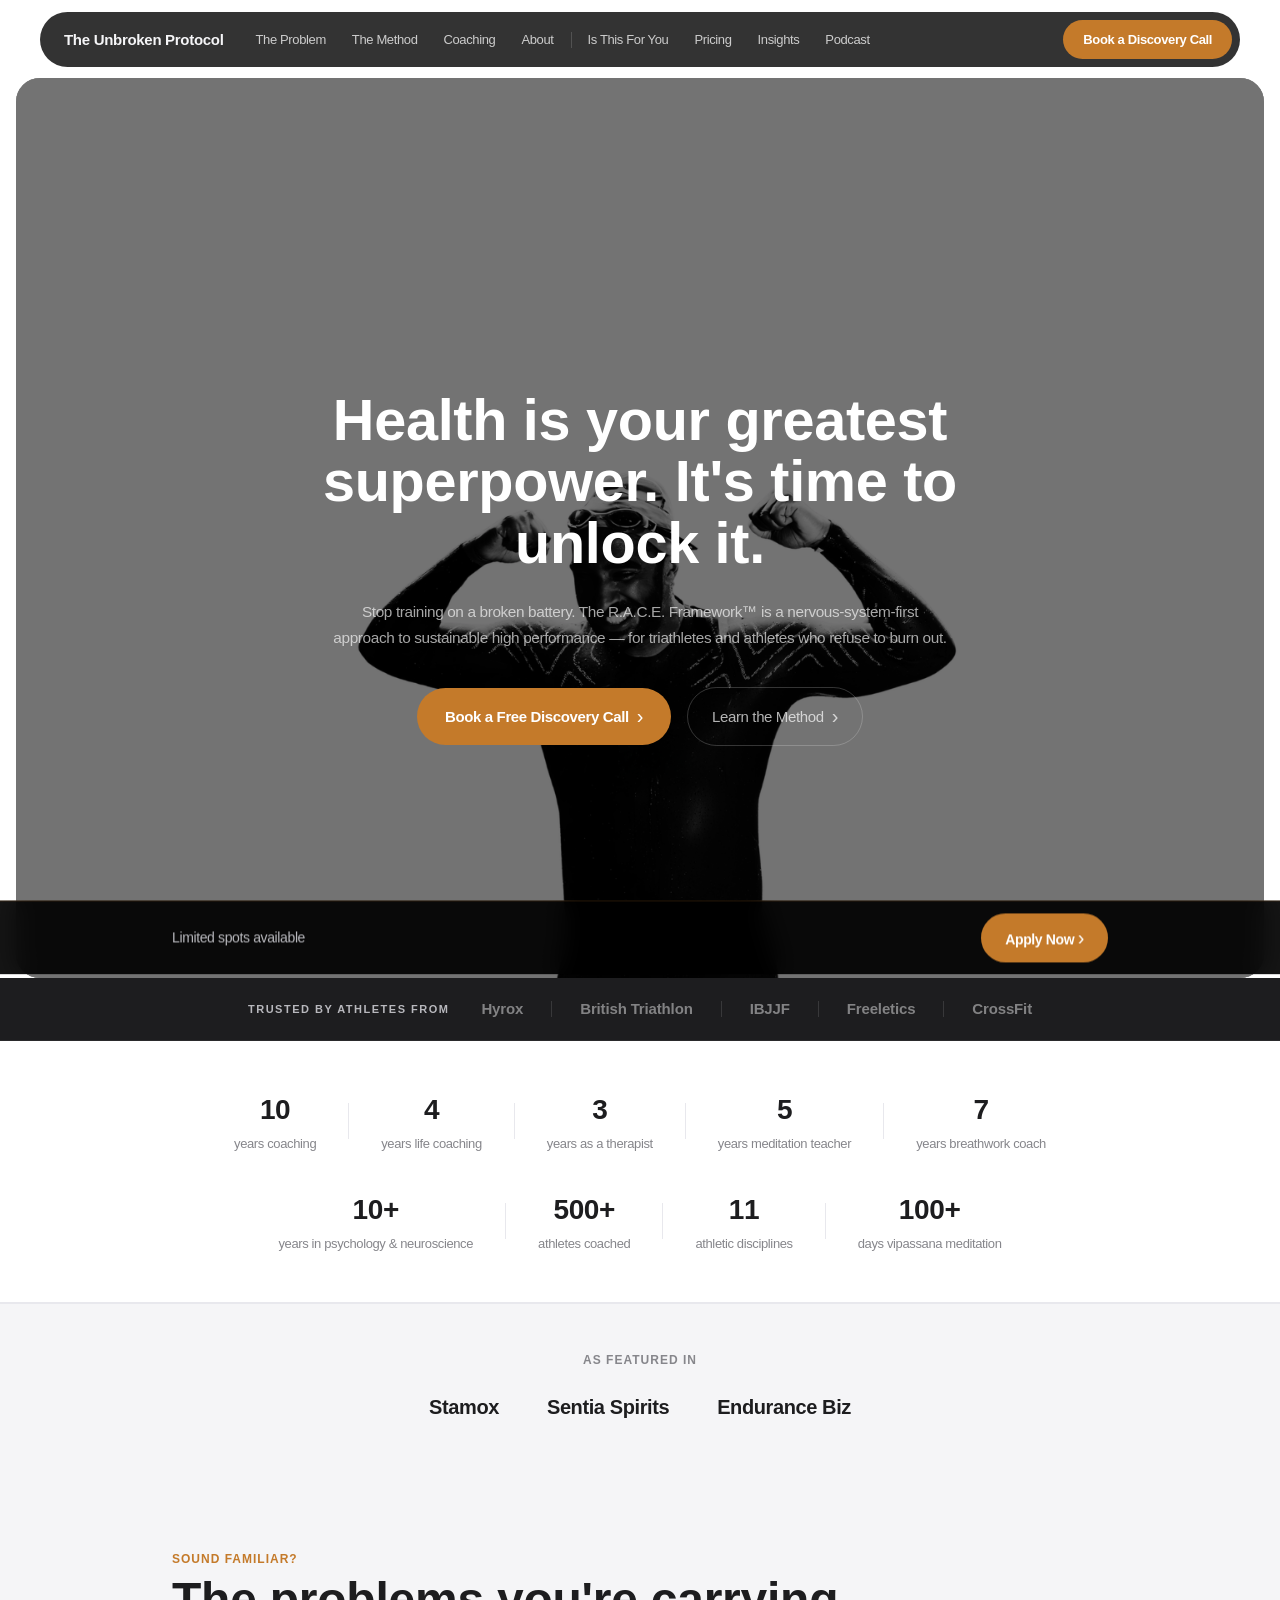
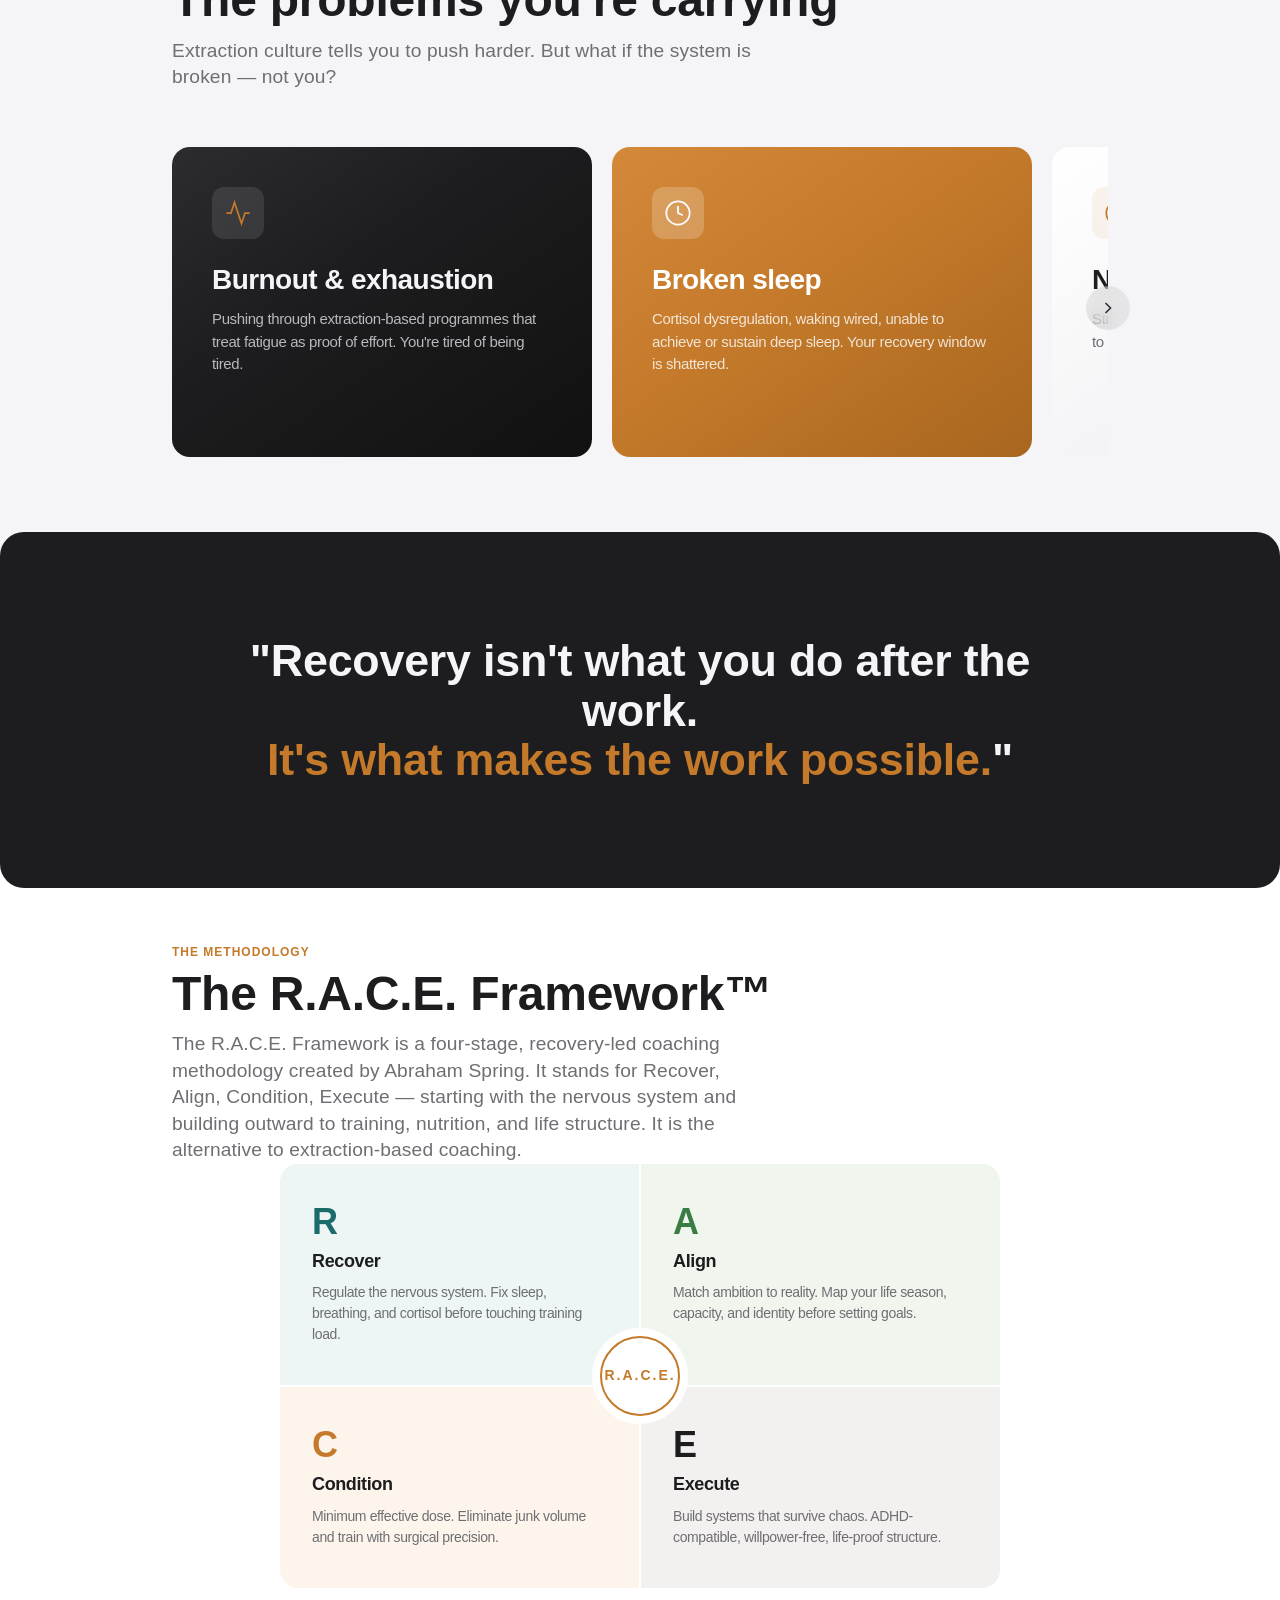
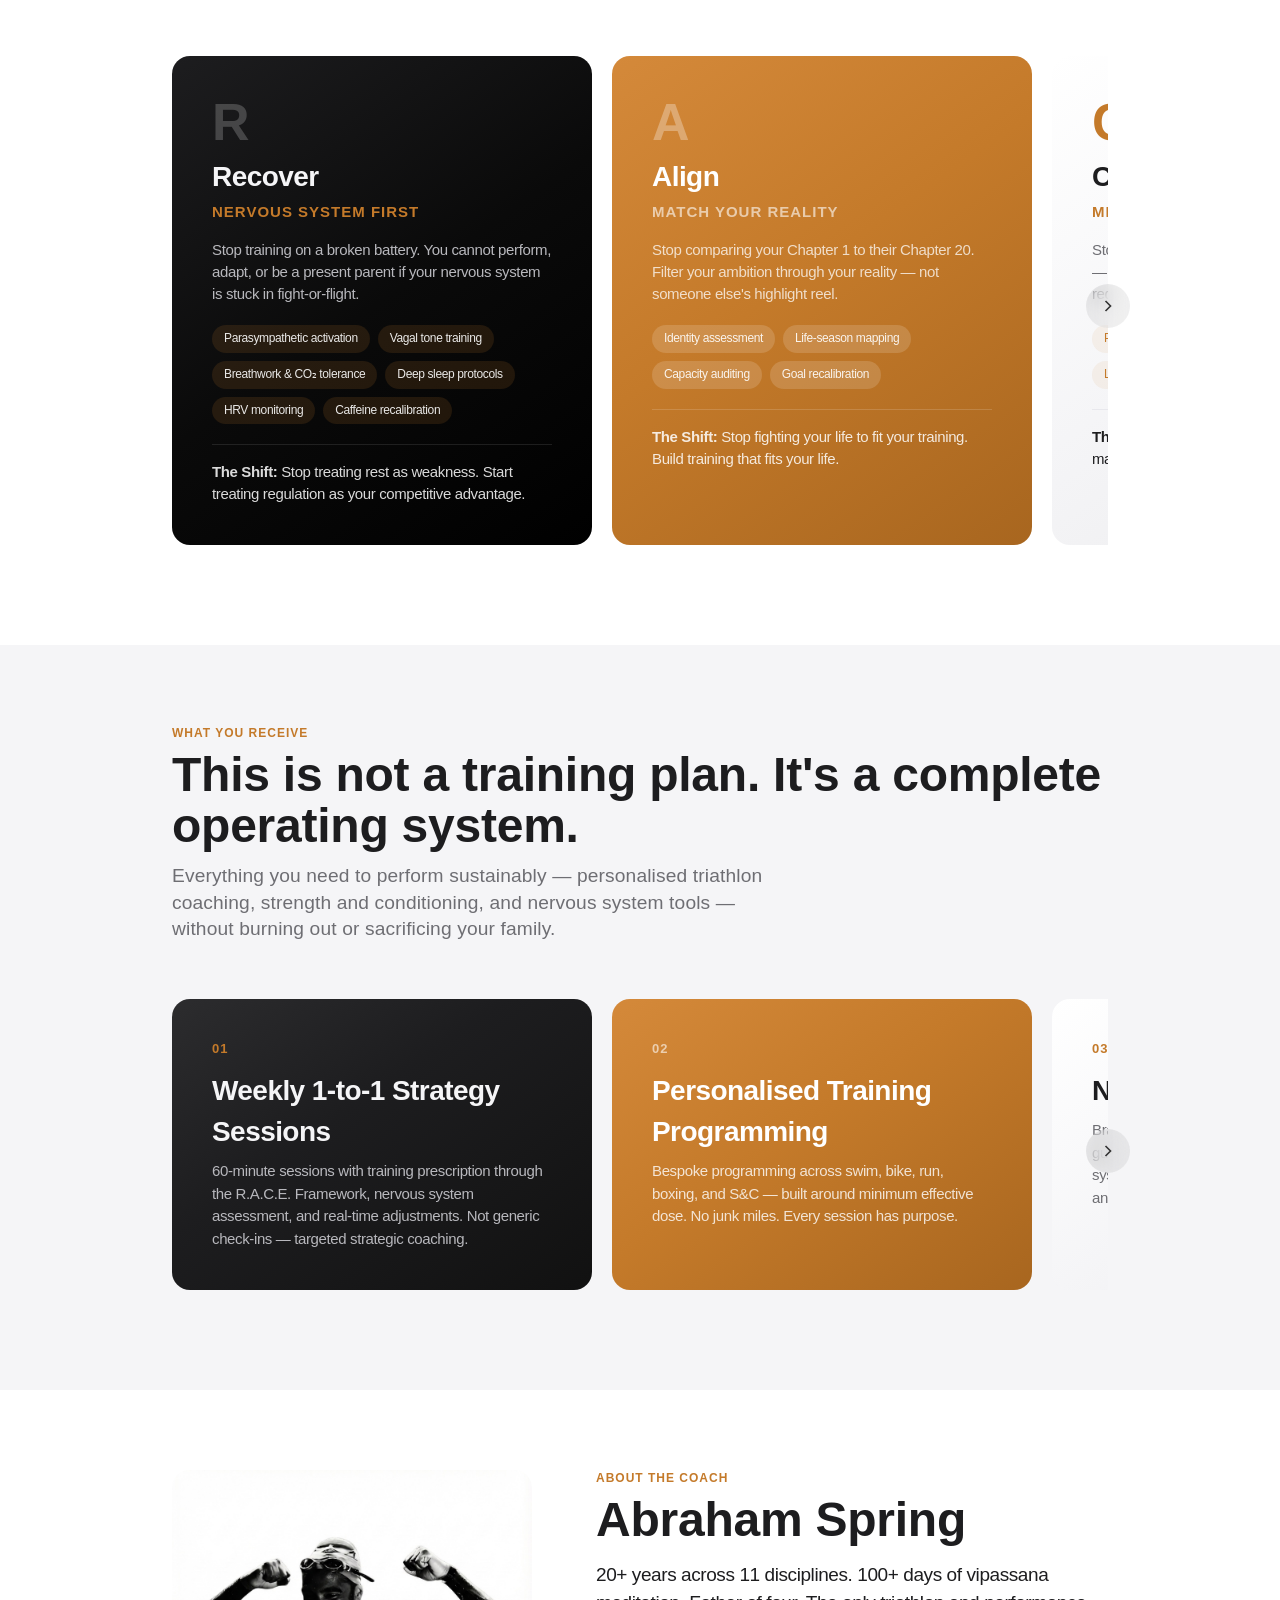
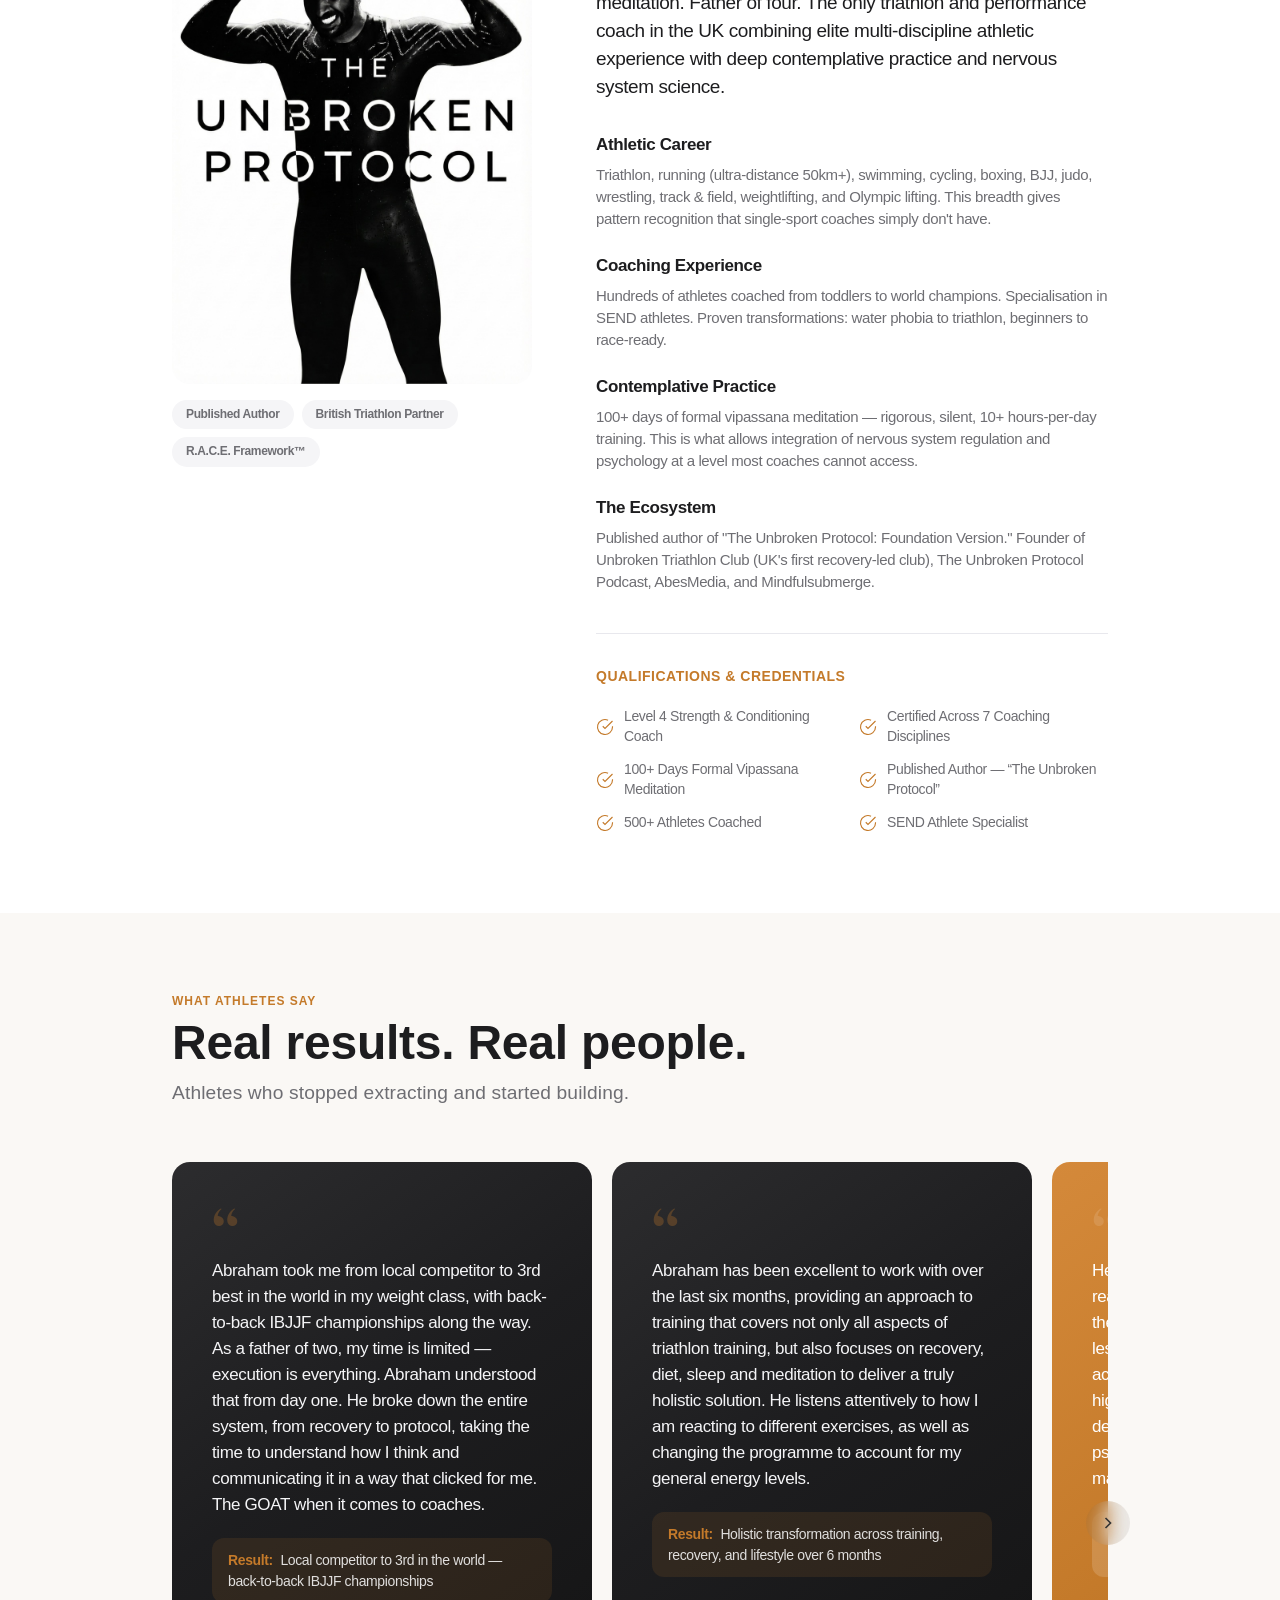
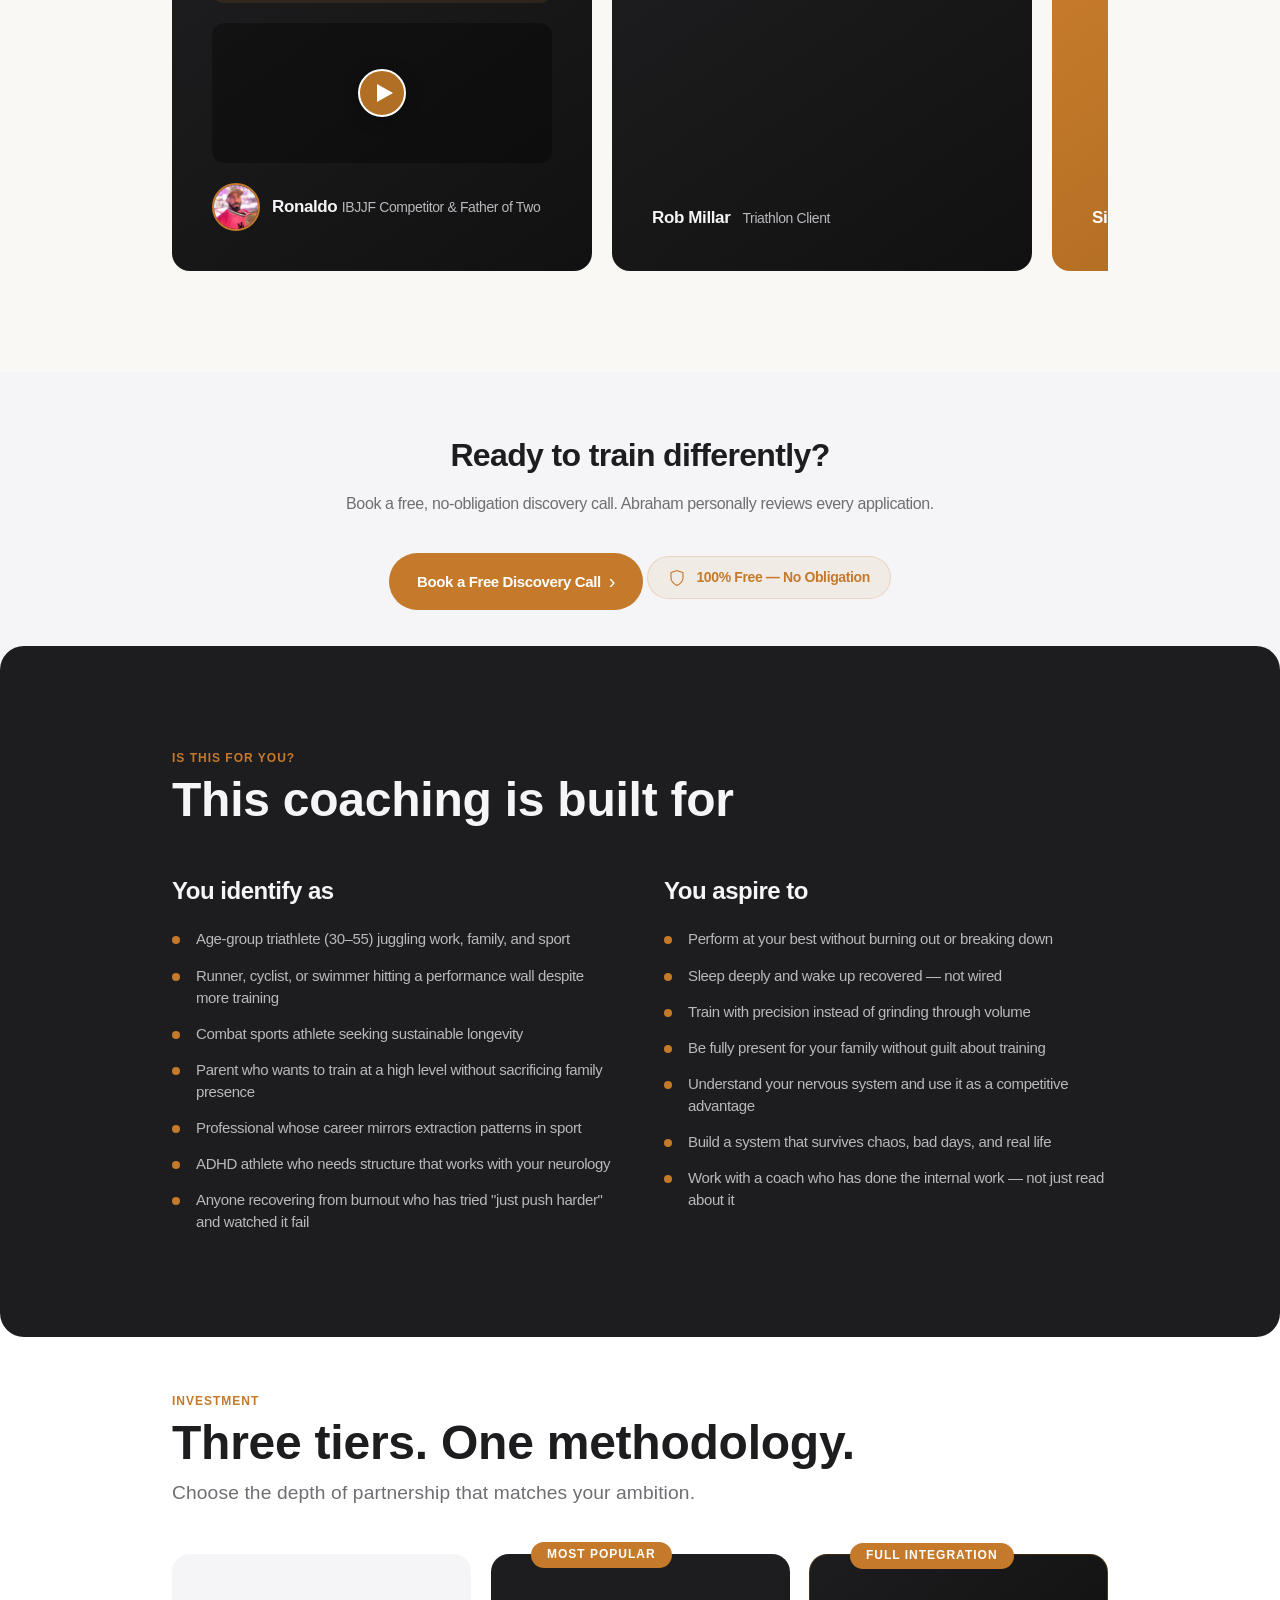
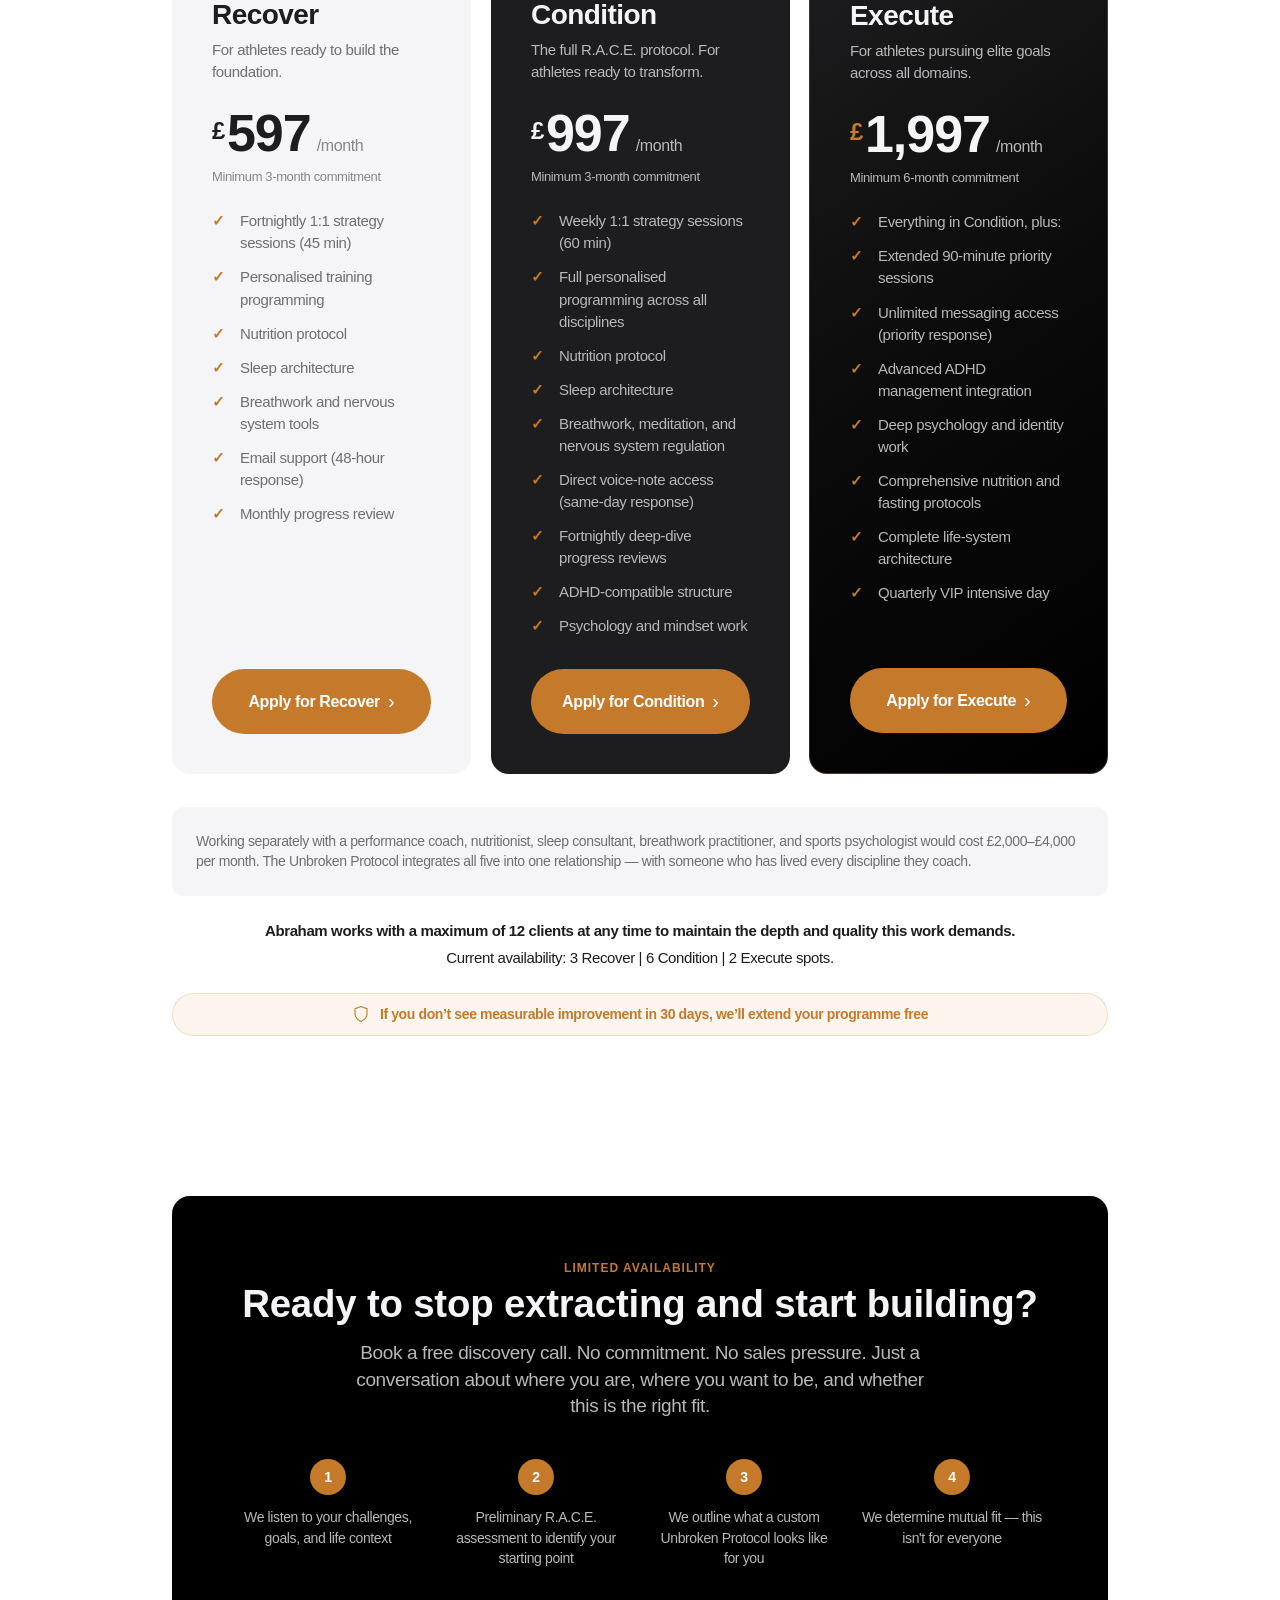
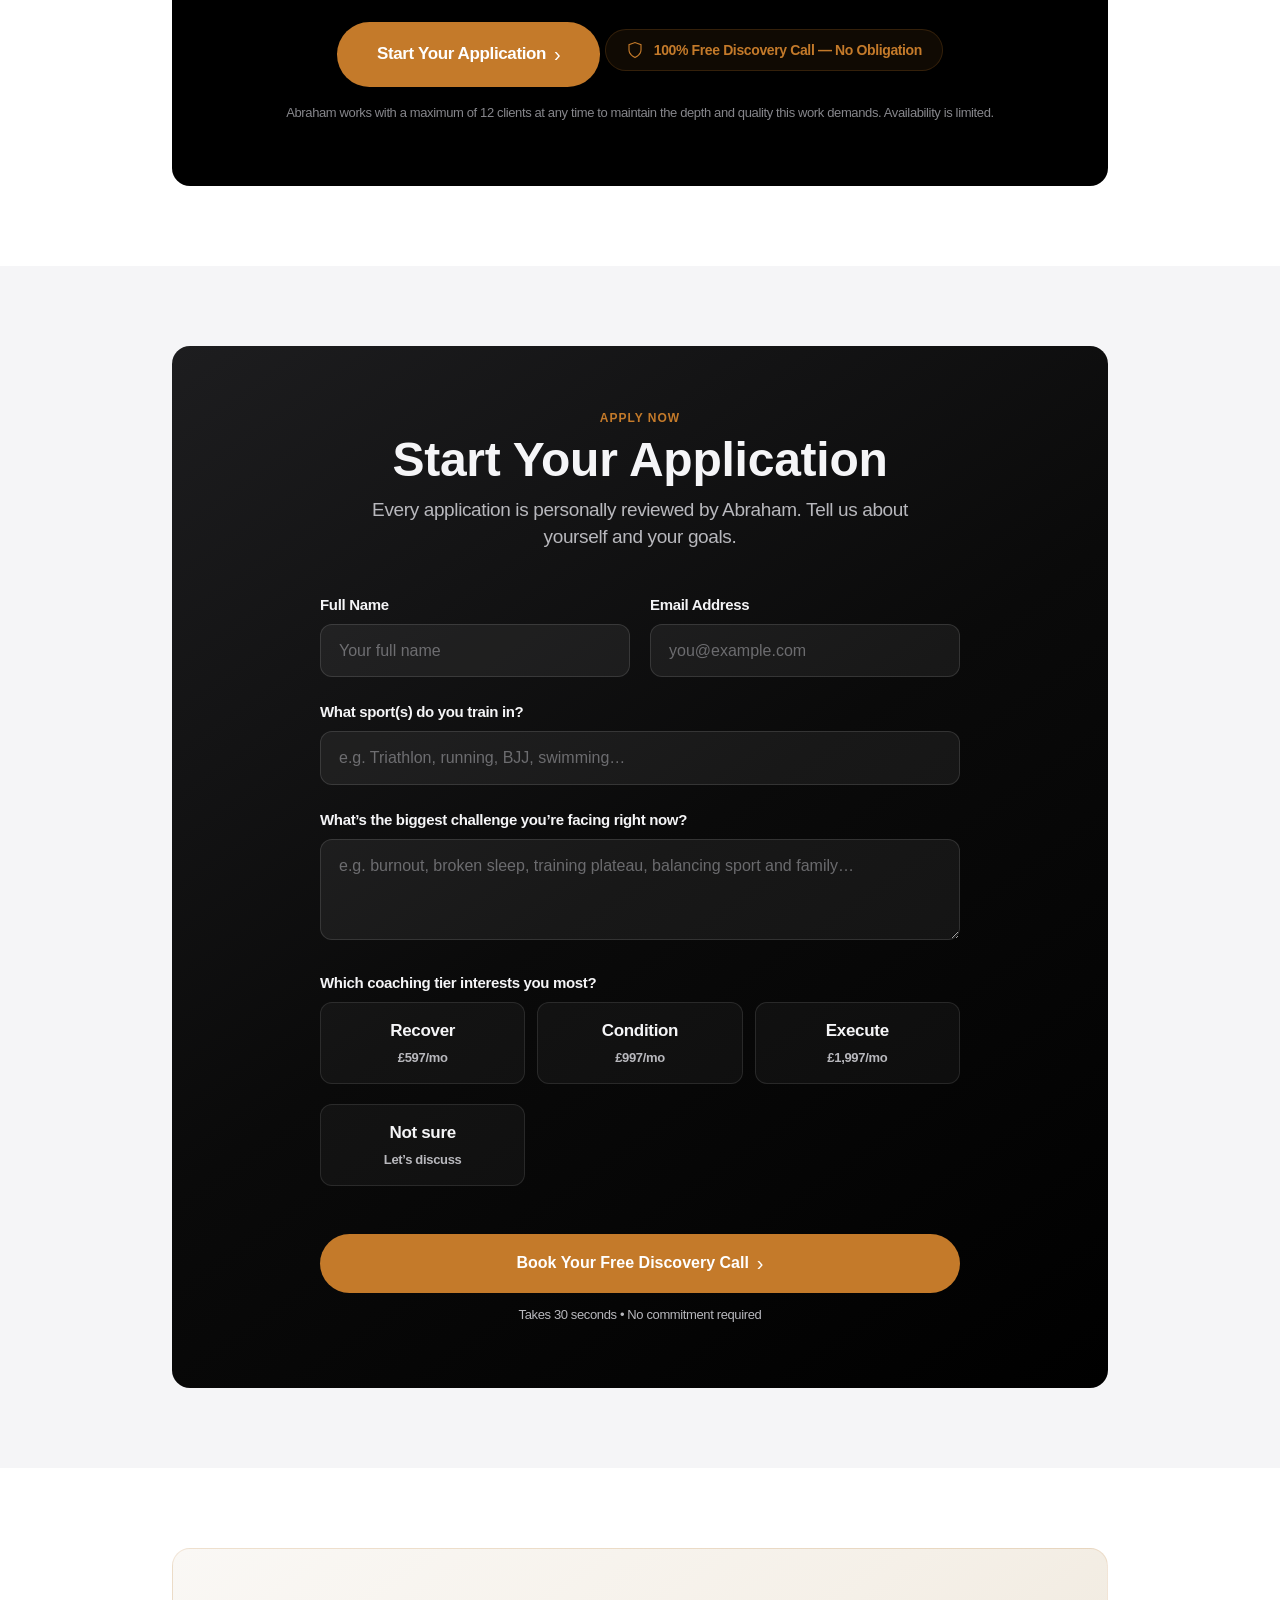
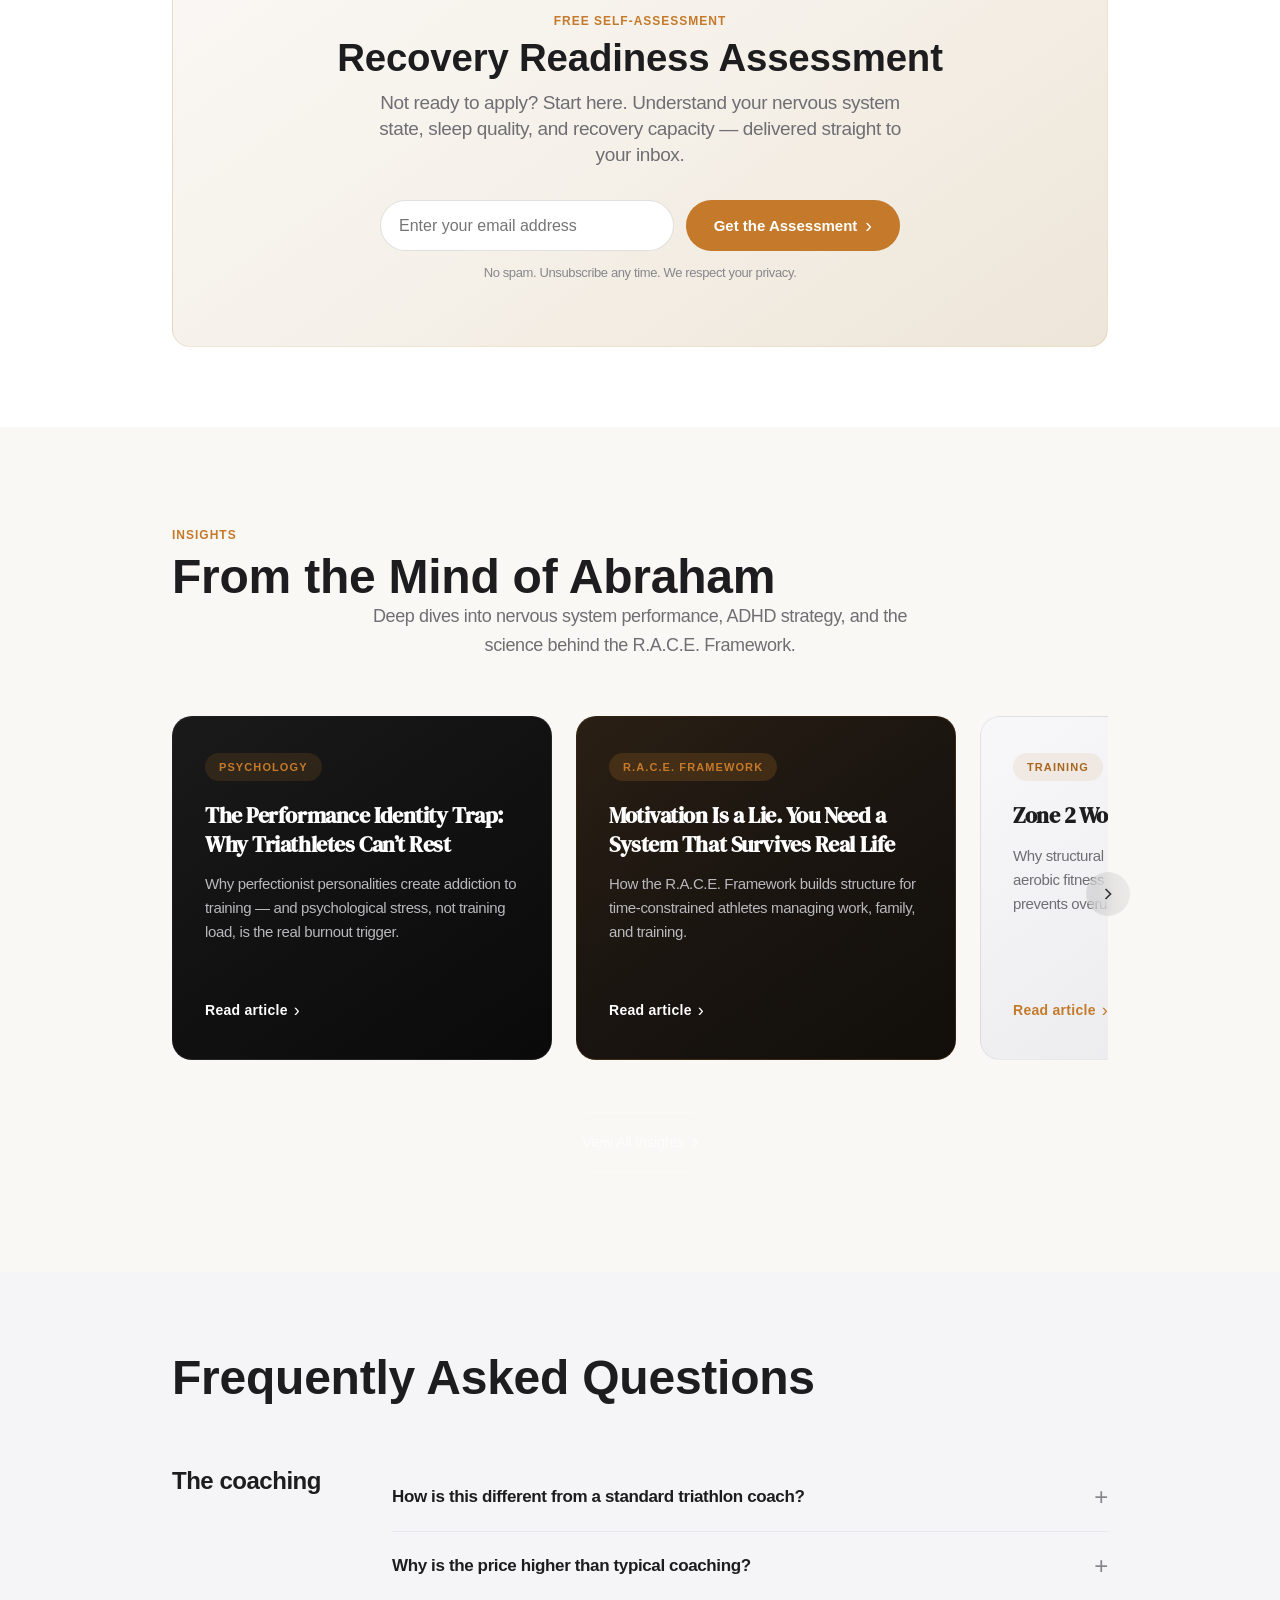
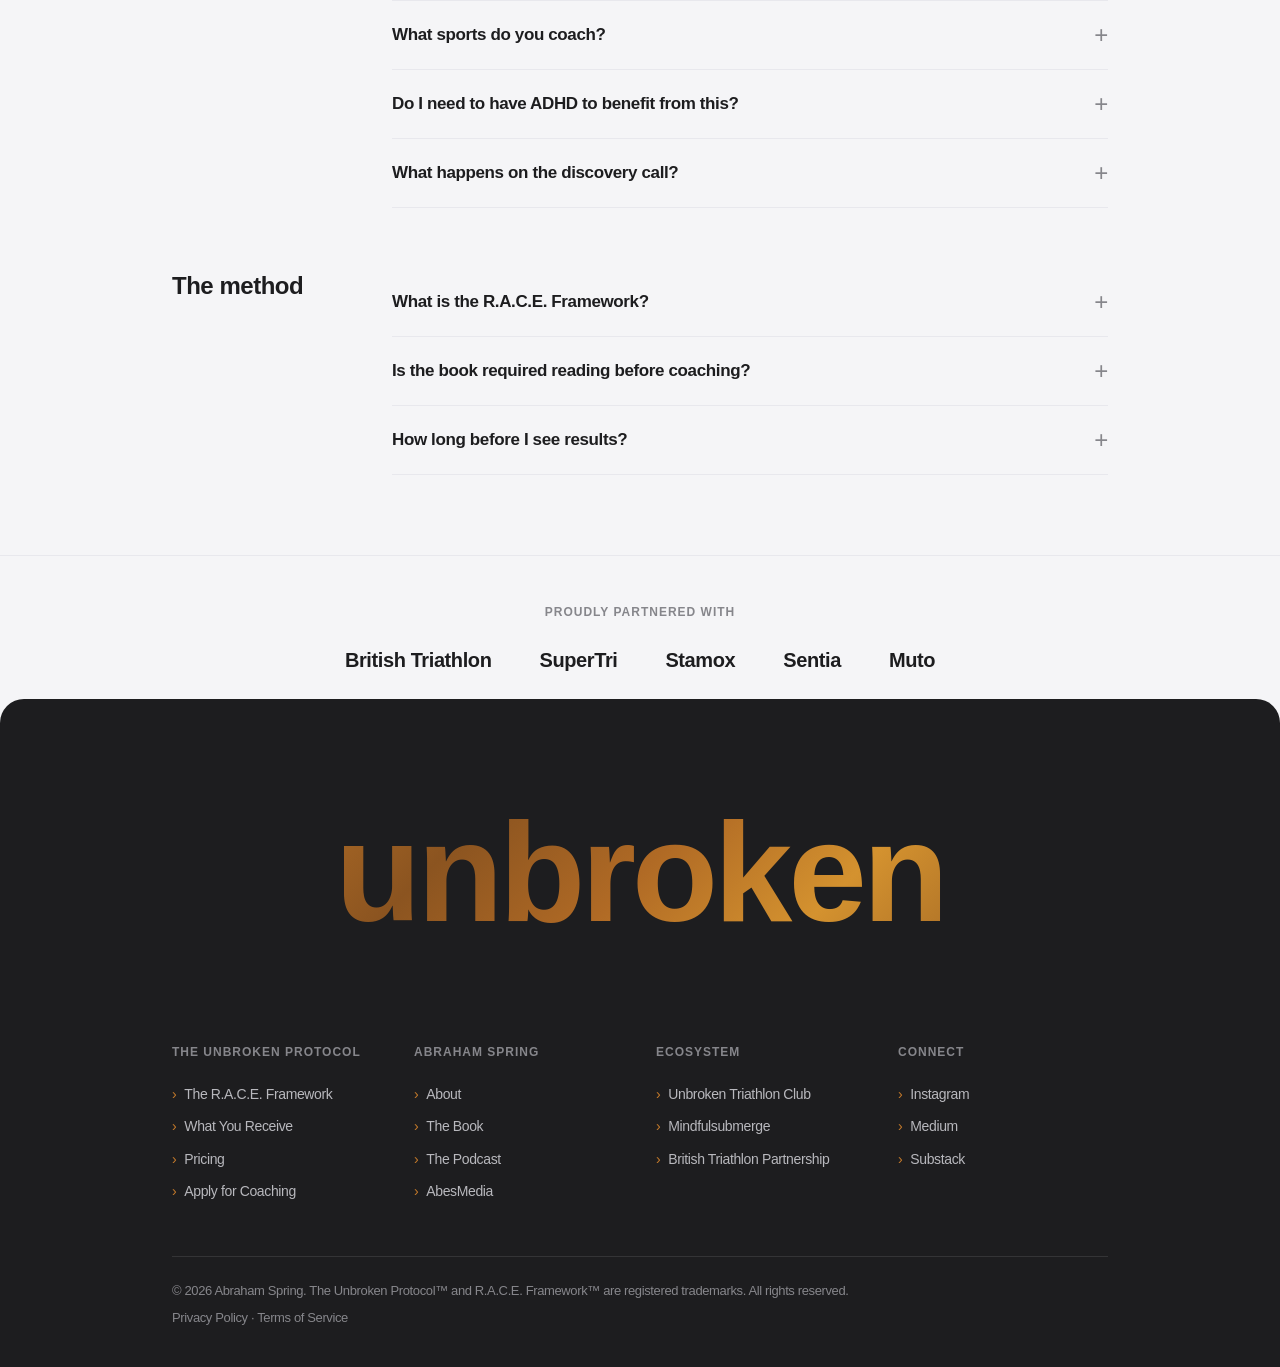
==== index.html @ 1a7e5030 "Restyle As Featured In to match Partners typography Clean static text layout — no SVGs, no dividers," ====
<!DOCTYPE html>
<html lang="en">
<head>
  <meta charset="UTF-8">
  <meta name="viewport" content="width=device-width, initial-scale=1.0">
  <meta name="google-site-verification" content="u3CYCLKpTF6dMRkoKI0PkgcPvoCCPbMqg4wJ_id_yRU">

  <!-- Google Analytics (GA4) -->
  <script async src="https://www.googletagmanager.com/gtag/js?id=G-G8VF61J7PK"></script>
  <script>
    window.dataLayer = window.dataLayer || [];
    function gtag(){dataLayer.push(arguments);}
    gtag('js', new Date());
    gtag('config', 'G-G8VF61J7PK');
  </script>

  <title>The Unbroken Protocol — Recovery-Led Performance Coaching by Abraham Spring</title>
  <meta name="description" content="Recovery-led performance coaching for triathletes and athletes in the UK. Abraham Spring's R.A.C.E. Framework combines triathlon coaching, nervous system regulation, breathwork, sleep architecture, and ADHD-compatible structure. Book a free discovery call.">
  <meta name="keywords" content="triathlon coach UK, triathlon coaching online, recovery-led coaching, performance coaching, strength and conditioning coach, nervous system coaching, breathwork coach for athletes, ADHD athlete coaching, sleep coaching for athletes, holistic triathlon training, Abraham Spring, R.A.C.E. Framework, Unbroken Protocol">
  <meta name="author" content="Abraham Spring">
  <link rel="canonical" href="https://abrahamspring.co.uk/">

  <!-- Open Graph -->
  <meta property="og:title" content="The Unbroken Protocol — Recovery-Led Performance Coaching">
  <meta property="og:description" content="Stop training on a broken battery. The R.A.C.E. Framework is a nervous-system-first approach to sustainable high performance for triathletes and athletes in the UK.">
  <meta property="og:image" content="https://abrahamspring.co.uk/assets/og-share.png">
  <meta property="og:image:width" content="1200">
  <meta property="og:image:height" content="630">
  <meta property="og:url" content="https://abrahamspring.co.uk/">
  <meta property="og:type" content="website">
  <meta property="og:site_name" content="The Unbroken Protocol">
  <meta property="og:locale" content="en_GB">

  <!-- Twitter Card -->
  <meta name="twitter:card" content="summary_large_image">
  <meta name="twitter:title" content="The Unbroken Protocol — Recovery-Led Performance Coaching">
  <meta name="twitter:description" content="Stop training on a broken battery. The R.A.C.E. Framework is a nervous-system-first approach to sustainable high performance for triathletes and athletes in the UK.">
  <meta name="twitter:image" content="https://abrahamspring.co.uk/assets/og-share.png">

  <meta name="robots" content="index, follow">
  <link rel="manifest" href="/manifest.json">
  <meta name="theme-color" content="#C47A2A">
  <link rel="icon" type="image/png" sizes="32x32" href="/assets/icon-32.png">
  <link rel="apple-touch-icon" href="/assets/icon-192.png">

  <link rel="stylesheet" href="styles.css">
  <link rel="preconnect" href="https://fonts.googleapis.com">
  <link rel="preconnect" href="https://fonts.gstatic.com" crossorigin>
  <link rel="preload" as="style" href="https://fonts.googleapis.com/css2?family=DM+Serif+Display&display=swap" onload="this.onload=null;this.rel='stylesheet'">
  <link rel="preload" as="style" href="https://fonts.googleapis.com/css2?family=Inter:wght@400;500;600;700&family=DM+Sans:opsz,wght@9..40,400;9..40,500;9..40,600;9..40,700&display=swap" onload="this.onload=null;this.rel='stylesheet'">
  <noscript>
    <link href="https://fonts.googleapis.com/css2?family=Inter:wght@400;500;600;700&family=DM+Sans:opsz,wght@9..40,400;9..40,500;9..40,600;9..40,700&family=DM+Serif+Display&display=swap" rel="stylesheet">
  </noscript>

  <!-- Structured Data -->
  <script type="application/ld+json">
  {
    "@context": "https://schema.org",
    "@graph": [
      {
        "@type": "ProfessionalService",
        "@id": "https://abrahamspring.co.uk/#business",
        "name": "The Unbroken Protocol",
        "description": "Recovery-led performance coaching for triathletes and athletes. Combining triathlon coaching, nervous system regulation, breathwork, sleep architecture, nutrition, and ADHD-compatible structure through the R.A.C.E. Framework.",
        "url": "https://abrahamspring.co.uk/",
        "email": "welcome@unbrokenclub.com",
        "areaServed": [
          { "@type": "Country", "name": "United Kingdom" },
          { "@type": "Place", "name": "Online" }
        ],
        "founder": { "@id": "https://abrahamspring.co.uk/#person" },
        "priceRange": "$$$$",
        "sameAs": [
          "https://www.instagram.com/abrahamspring_/",
          "https://medium.com/@abrahamspring",
          "https://substack.com/@abraham2spring",
          "https://open.spotify.com/show/2NaEjPL1jUODb9yCyeVXcz"
        ],
        "hasOfferCatalog": {
          "@type": "OfferCatalog",
          "name": "Coaching Tiers",
          "itemListElement": [
            {
              "@type": "Offer",
              "name": "Recover — Foundation Coaching",
              "description": "Fortnightly 45-minute 1:1 strategy sessions, personalised training programming, nutrition protocol, sleep architecture, breathwork and nervous system tools, email support with 48-hour response, and monthly progress review. Minimum 3-month commitment.",
              "priceCurrency": "GBP",
              "price": "597"
            },
            {
              "@type": "Offer",
              "name": "Condition — Full R.A.C.E. Protocol",
              "description": "Weekly 60-minute 1:1 strategy sessions, full personalised programming, nutrition protocol, sleep architecture, breathwork, meditation, nervous system regulation, direct voice-note access with same-day response, fortnightly deep-dive progress reviews, ADHD-compatible structure, and psychology and mindset work. Minimum 3-month commitment.",
              "priceCurrency": "GBP",
              "price": "997"
            },
            {
              "@type": "Offer",
              "name": "Execute — Full Integration Coaching",
              "description": "Everything in Condition plus extended 90-minute priority sessions, unlimited messaging access with priority response, advanced ADHD management integration, deep psychology and identity work, comprehensive nutrition and fasting protocols, complete life-system architecture, and quarterly VIP intensive day. Minimum 6-month commitment.",
              "priceCurrency": "GBP",
              "price": "1997"
            }
          ]
        }
      },
      {
        "@type": "Person",
        "@id": "https://abrahamspring.co.uk/#person",
        "name": "Abraham Spring",
        "jobTitle": "Recovery-Led Performance Coach",
        "description": "UK-based performance coach with 20+ years across 11 athletic disciplines, 500+ athletes coached, 100+ days of vipassana meditation, and expertise in nervous system regulation, breathwork, sleep architecture, and ADHD-compatible coaching. Published author and British Triathlon affiliated coach.",
        "url": "https://abrahamspring.co.uk/",
        "image": "https://abrahamspring.co.uk/assets/abraham.jpg",
        "email": "welcome@unbrokenclub.com",
        "sameAs": [
          "https://www.instagram.com/abrahamspring_/",
          "https://medium.com/@abrahamspring",
          "https://substack.com/@abraham2spring"
        ],
        "knowsAbout": [
          "Triathlon Coaching",
          "Strength and Conditioning",
          "Nervous System Regulation",
          "Breathwork",
          "Meditation",
          "Sleep Architecture",
          "ADHD Coaching for Athletes",
          "Sports Nutrition",
          "Psychology"
        ],
        "hasCredential": [
          {
            "@type": "EducationalOccupationalCredential",
            "credentialCategory": "Coaching Qualification",
            "name": "Level 4 Strength & Conditioning Coach"
          },
          {
            "@type": "EducationalOccupationalCredential",
            "credentialCategory": "Coaching Qualification",
            "name": "Certified Across 7 Coaching Disciplines"
          }
        ],
        "award": [
          "Published Author — The Unbroken Protocol: Foundation Version",
          "British Triathlon Partnership"
        ],
        "alumniOf": {
          "@type": "Organization",
          "name": "British Triathlon"
        }
      },
      {
        "@type": "FAQPage",
        "@id": "https://abrahamspring.co.uk/#faq",
        "mainEntity": [
          {
            "@type": "Question",
            "name": "How is this different from a standard triathlon coach?",
            "acceptedAnswer": {
              "@type": "Answer",
              "text": "Standard coaching delivers training plans. This delivers a complete operating system: training + nervous system regulation + nutrition + sleep architecture + psychology + ADHD management. It's the difference between a plan and a transformation."
            }
          },
          {
            "@type": "Question",
            "name": "Why is the price higher than typical coaching?",
            "acceptedAnswer": {
              "@type": "Answer",
              "text": "Because this replaces multiple professionals. The work here would otherwise require separate coaches, therapists, nutritionists, and sleep consultants. The methodology prevents future costs: injury rehab, burnout recovery, failed races, therapy. It's an investment in sustainable performance, not an expense."
            }
          },
          {
            "@type": "Question",
            "name": "What sports do you coach?",
            "acceptedAnswer": {
              "@type": "Answer",
              "text": "Triathlon (including Ironman-distance), running (including ultra-distance), swimming, cycling, boxing, BJJ, and strength & conditioning. The R.A.C.E. Framework applies across all disciplines because the nervous system doesn't care what sport you do."
            }
          },
          {
            "@type": "Question",
            "name": "Do I need to have ADHD to benefit from this?",
            "acceptedAnswer": {
              "@type": "Answer",
              "text": "No. ADHD-compatible structure benefits everyone. The systems are designed to survive chaos, low motivation, and real life. If you've ever struggled to stick to a training plan when things get hard, this approach will work for you."
            }
          },
          {
            "@type": "Question",
            "name": "What happens on the discovery call?",
            "acceptedAnswer": {
              "@type": "Answer",
              "text": "We talk about where you are, what you're struggling with, and what you want to achieve. I'll do a preliminary R.A.C.E. assessment, outline what a custom protocol would look like, and we'll determine if it's a mutual fit. No pressure, no obligation."
            }
          },
          {
            "@type": "Question",
            "name": "What is the R.A.C.E. Framework?",
            "acceptedAnswer": {
              "@type": "Answer",
              "text": "R.A.C.E. stands for Recover, Align, Condition, Execute. It's a trademarked, published methodology that starts with nervous system regulation and builds outward to training, nutrition, and life structure. It's the alternative to extraction-based coaching."
            }
          },
          {
            "@type": "Question",
            "name": "Is the book required reading before coaching?",
            "acceptedAnswer": {
              "@type": "Answer",
              "text": "The Unbroken Protocol: Foundation Version is helpful background but not required. The 1-to-1 coaching goes far deeper than the book, with personalised application to your specific situation."
            }
          },
          {
            "@type": "Question",
            "name": "How long before I see results?",
            "acceptedAnswer": {
              "@type": "Answer",
              "text": "Most clients notice improvements in sleep and energy within 2-4 weeks. Nervous system regulation shifts within 4-8 weeks. Training performance changes follow as the foundation stabilises. This is not a quick fix - it's a permanent shift."
            }
          }
        ]
      },
      {
        "@type": "Book",
        "@id": "https://abrahamspring.co.uk/#book",
        "name": "The Unbroken Protocol: Foundation Version",
        "author": { "@id": "https://abrahamspring.co.uk/#person" },
        "url": "https://www.amazon.co.uk/Unbroken-Protocol-Foundation-Recovery-Led-Grounded-ebook/dp/B0G5M1TKYQ",
        "bookFormat": "EBook",
        "inLanguage": "en"
      },
      {
        "@type": "Review",
        "author": { "@type": "Person", "name": "Rob Millar" },
        "reviewBody": "Abraham has been excellent to work with over the last six months, providing an approach to training that covers not only all aspects of triathlon training, but also focuses on recovery, diet, sleep and meditation to deliver a truly holistic solution.",
        "itemReviewed": { "@id": "https://abrahamspring.co.uk/#business" },
        "reviewRating": { "@type": "Rating", "ratingValue": "5", "bestRating": "5" }
      },
      {
        "@type": "Review",
        "author": { "@type": "Person", "name": "Simon" },
        "reviewBody": "He has loads of emotional intelligence, is a really talented coach and always understands the context you're in when you arrive for a lesson. My sessions with Abraham are the highlight of my week.",
        "itemReviewed": { "@id": "https://abrahamspring.co.uk/#business" },
        "reviewRating": { "@type": "Rating", "ratingValue": "5", "bestRating": "5" }
      }
    ]
  }
  </script>
</head>
<body>

  <a href="#main-content" class="skip-nav">Skip to main content</a>

  <!-- ===== NAVBAR ===== -->
  <nav class="navbar" aria-label="Main navigation">
    <div class="nav-pill">
      <a href="#" class="nav-logo">The Unbroken Protocol</a>
      <div class="nav-links" id="navLinks">
        <a href="#problems">The Problem</a>
        <a href="#method">The Method</a>
        <a href="#coaching">Coaching</a>
        <a href="#about" class="nav-divider-after">About</a>
        <a href="#for-you">Is This For You</a>
        <a href="#pricing">Pricing</a>
        <a href="#insights">Insights</a>
        <a href="/podcast">Podcast</a>
      </div>
      <div class="nav-right">
        <a href="#apply-form" class="nav-cta">Book a Discovery Call</a>
      </div>
      <button class="mobile-toggle" id="mobileToggle" aria-label="Menu">
        <span></span><span></span><span></span>
      </button>
    </div>
  </nav>

  <!-- ===== MOBILE MENU ===== -->
  <div class="mobile-menu" id="mobileMenu" role="navigation" aria-label="Mobile navigation" aria-hidden="true">
    <a href="#problems">The Problem</a>
    <a href="#method">The Method</a>
    <a href="#coaching">Coaching</a>
    <a href="#about">About</a>
    <a href="#for-you">Is This For You</a>
    <a href="#pricing">Pricing</a>
    <a href="#insights">Insights</a>
    <a href="/podcast">Podcast</a>
    <a href="#apply-form" class="nav-cta">Book a Discovery Call</a>
  </div>

  <main id="main-content">

  <!-- ===== HERO ===== -->
  <section class="hero">
    <video class="hero-video" autoplay muted loop playsinline aria-hidden="true" poster="assets/hero-poster.png">
      <source src="assets/hero-video.mp4" type="video/mp4">
    </video>
    <div class="hero-overlay"></div>
    <div class="hero-content">
      <p class="hero-tag">Recovery-Led Performance Coaching</p>
      <h1>Health is your greatest superpower. It's time to unlock it.</h1>
      <p class="hero-sub">Stop training on a broken battery. The R.A.C.E. Framework&trade; is a nervous-system-first approach to sustainable high performance &mdash; for triathletes and athletes who refuse to burn out.</p>
      <div class="hero-ctas">
        <a href="#apply-form" class="btn-primary">Book a Free Discovery Call <span class="btn-arrow">&rsaquo;</span></a>
        <a href="#method" class="btn-ghost">Learn the Method <span class="btn-arrow">&rsaquo;</span></a>
      </div>
    </div>
  </section>

  <!-- ===== TRUST BAR ===== -->
  <section class="trust-bar" aria-label="Trusted by athletes from">
    <div class="container">
      <div class="trust-bar-inner">
        <span class="trust-bar-label">Trusted by athletes from</span>
        <div class="trust-bar-logos">
          <span class="trust-bar-item">Hyrox</span>
          <span class="trust-bar-divider"></span>
          <span class="trust-bar-item">British Triathlon</span>
          <span class="trust-bar-divider"></span>
          <span class="trust-bar-item">IBJJF</span>
          <span class="trust-bar-divider"></span>
          <span class="trust-bar-item">Freeletics</span>
          <span class="trust-bar-divider"></span>
          <span class="trust-bar-item">CrossFit</span>
        </div>
      </div>
    </div>
  </section>

  <!-- ===== CREDIBILITY BAR ===== -->
  <section class="stats-bar">
    <div class="container">
      <!-- Row 1: Experience -->
      <div class="stats-row">
        <div class="stat-item">
          <span class="stat-number" data-count="10">0</span>
          <span class="stat-label">years coaching</span>
        </div>
        <div class="stat-divider"></div>
        <div class="stat-item">
          <span class="stat-number" data-count="4">0</span>
          <span class="stat-label">years life coaching</span>
        </div>
        <div class="stat-divider"></div>
        <div class="stat-item">
          <span class="stat-number" data-count="3">0</span>
          <span class="stat-label">years as a therapist</span>
        </div>
        <div class="stat-divider"></div>
        <div class="stat-item">
          <span class="stat-number" data-count="5">0</span>
          <span class="stat-label">years meditation teacher</span>
        </div>
        <div class="stat-divider"></div>
        <div class="stat-item">
          <span class="stat-number" data-count="7">0</span>
          <span class="stat-label">years breathwork coach</span>
        </div>
      </div>
      <!-- Row 2: Key numbers -->
      <div class="stats-row">
        <div class="stat-item">
          <span class="stat-number" data-count="10" data-suffix="+">0</span>
          <span class="stat-label">years in psychology &amp; neuroscience</span>
        </div>
        <div class="stat-divider"></div>
        <div class="stat-item">
          <span class="stat-number" data-count="500" data-suffix="+">0</span>
          <span class="stat-label">athletes coached</span>
        </div>
        <div class="stat-divider"></div>
        <div class="stat-item">
          <span class="stat-number" data-count="11">0</span>
          <span class="stat-label">athletic disciplines</span>
        </div>
        <div class="stat-divider"></div>
        <div class="stat-item">
          <span class="stat-number" data-count="100" data-suffix="+">0</span>
          <span class="stat-label">days vipassana meditation</span>
        </div>
      </div>
    </div>
  </section>

  <!-- ===== AS FEATURED IN ===== -->
  <section class="featured-in" aria-label="As featured in">
    <div class="container">
      <p class="featured-in-heading">As Featured In</p>
      <div class="featured-in-row">
        <span class="featured-in-name">Stamox</span>
        <span class="featured-in-name">Sentia Spirits</span>
        <span class="featured-in-name">Endurance Biz</span>
      </div>
    </div>
  </section>

  <!-- ===== PROBLEMS ===== -->
  <section class="problems" id="problems">
    <div class="container">
      <p class="section-tag">Sound familiar?</p>
      <h2 class="section-title-lg">The problems you're carrying</h2>
      <p class="section-desc">Extraction culture tells you to push harder. But what if the system is broken &mdash; not you?</p>
      <div class="carousel-wrap">
        <div class="carousel-track problems-track">
          <div class="problem-card problem-dark">
            <div class="problem-icon">
              <svg width="28" height="28" viewBox="0 0 24 24" fill="none" stroke="currentColor" stroke-width="1.5" aria-hidden="true"><path d="M22 12h-4l-3 9L9 3l-3 9H2"/></svg>
            </div>
            <h3>Burnout &amp; exhaustion</h3>
            <p>Pushing through extraction-based programmes that treat fatigue as proof of effort. You're tired of being tired.</p>
          </div>
          <div class="problem-card problem-copper">
            <div class="problem-icon">
              <svg width="28" height="28" viewBox="0 0 24 24" fill="none" stroke="currentColor" stroke-width="1.5" aria-hidden="true"><path d="M12 2C6.5 2 2 6.5 2 12s4.5 10 10 10 10-4.5 10-10S17.5 2 12 2z"/><path d="M12 6v6l4 2"/></svg>
            </div>
            <h3>Broken sleep</h3>
            <p>Cortisol dysregulation, waking wired, unable to achieve or sustain deep sleep. Your recovery window is shattered.</p>
          </div>
          <div class="problem-card problem-grey">
            <div class="problem-icon">
              <svg width="28" height="28" viewBox="0 0 24 24" fill="none" stroke="currentColor" stroke-width="1.5" aria-hidden="true"><path d="M12 2a10 10 0 1 0 10 10A10 10 0 0 0 12 2zm0 14a1.5 1.5 0 1 1 0-3 1.5 1.5 0 0 1 0 3zm1-5h-2V7h2z"/></svg>
            </div>
            <h3>Nervous system overdrive</h3>
            <p>Stuck in fight-or-flight. Hypervigilant, anxious, unable to down-regulate. Wired but tired &mdash; every single day.</p>
          </div>
          <div class="problem-card problem-charcoal">
            <div class="problem-icon">
              <svg width="28" height="28" viewBox="0 0 24 24" fill="none" stroke="currentColor" stroke-width="1.5" aria-hidden="true"><path d="M17 21v-2a4 4 0 0 0-4-4H5a4 4 0 0 0-4 4v2"/><circle cx="9" cy="7" r="4"/><path d="M23 21v-2a4 4 0 0 0-3-3.87"/><path d="M16 3.13a4 4 0 0 1 0 7.75"/></svg>
            </div>
            <h3>Parent-athlete guilt</h3>
            <p>The impossible tension between showing up for training and being present for your family. You can't win either way.</p>
          </div>
          <div class="problem-card problem-warm">
            <div class="problem-icon">
              <svg width="28" height="28" viewBox="0 0 24 24" fill="none" stroke="currentColor" stroke-width="1.5" aria-hidden="true"><path d="M18 20V10"/><path d="M12 20V4"/><path d="M6 20v-6"/></svg>
            </div>
            <h3>Training plateaus</h3>
            <p>More volume, same results. You're working harder than ever across swim, bike, run, or boxing &mdash; and going nowhere.</p>
          </div>
          <div class="problem-card problem-black">
            <div class="problem-icon">
              <svg width="28" height="28" viewBox="0 0 24 24" fill="none" stroke="currentColor" stroke-width="1.5" aria-hidden="true"><path d="M12 22s8-4 8-10V5l-8-3-8 3v7c0 6 8 10 8 10z"/></svg>
            </div>
            <h3>ADHD &amp; caffeine dependency</h3>
            <p>Chronic cognitive fatigue, structure that fights your neurology, and caffeine as a survival mechanism instead of a strategic tool.</p>
          </div>
        </div>
        <button class="carousel-arrow carousel-prev hidden" aria-label="Previous"><svg width="20" height="20" viewBox="0 0 24 24" fill="none" stroke="currentColor" stroke-width="2"><path d="M15 18l-6-6 6-6"/></svg></button>
        <button class="carousel-arrow carousel-next" aria-label="Next"><svg width="20" height="20" viewBox="0 0 24 24" fill="none" stroke="currentColor" stroke-width="2"><path d="M9 18l6-6-6-6"/></svg></button>
      </div>
    </div>
  </section>

  <!-- ===== PHILOSOPHY QUOTE ===== -->
  <section class="quote-section">
    <div class="container">
      <blockquote class="big-quote">
        "Recovery isn't what you do after the work.<br><span class="quote-highlight">It's what makes the work possible.</span>"
      </blockquote>
    </div>
  </section>

  <!-- ===== R.A.C.E. METHOD ===== -->
  <section class="method" id="method">
    <div class="container">
      <p class="section-tag">The Methodology</p>
      <h2 class="section-title-lg">The R.A.C.E. Framework&trade;</h2>
      <p class="section-desc">The R.A.C.E. Framework is a four-stage, recovery-led coaching methodology created by Abraham Spring. It stands for Recover, Align, Condition, Execute &mdash; starting with the nervous system and building outward to training, nutrition, and life structure. It is the alternative to extraction-based coaching.</p>

      <!-- R.A.C.E. Visual Diagram -->
      <div class="race-diagram" role="img" aria-label="R.A.C.E. Framework: Recover, Align, Condition, Execute">
        <div class="race-quadrant">
          <span class="race-quadrant-letter">R</span>
          <span class="race-quadrant-name">Recover</span>
          <span class="race-quadrant-desc">Regulate the nervous system. Fix sleep, breathing, and cortisol before touching training load.</span>
        </div>
        <div class="race-quadrant">
          <span class="race-quadrant-letter">A</span>
          <span class="race-quadrant-name">Align</span>
          <span class="race-quadrant-desc">Match ambition to reality. Map your life season, capacity, and identity before setting goals.</span>
        </div>
        <div class="race-quadrant">
          <span class="race-quadrant-letter">C</span>
          <span class="race-quadrant-name">Condition</span>
          <span class="race-quadrant-desc">Minimum effective dose. Eliminate junk volume and train with surgical precision.</span>
        </div>
        <div class="race-quadrant">
          <span class="race-quadrant-letter">E</span>
          <span class="race-quadrant-name">Execute</span>
          <span class="race-quadrant-desc">Build systems that survive chaos. ADHD-compatible, willpower-free, life-proof structure.</span>
        </div>
      </div>

      <div class="carousel-wrap">
        <div class="carousel-track race-track">
          <div class="race-card race-blue">
            <div class="race-letter">R</div>
            <h3>Recover</h3>
            <p class="race-subtitle">Nervous System First</p>
            <p>Stop training on a broken battery. You cannot perform, adapt, or be a present parent if your nervous system is stuck in fight-or-flight.</p>
            <div class="race-tools">
              <span>Parasympathetic activation</span>
              <span>Vagal tone training</span>
              <span>Breathwork &amp; CO&#8322; tolerance</span>
              <span>Deep sleep protocols</span>
              <span>HRV monitoring</span>
              <span>Caffeine recalibration</span>
            </div>
            <p class="race-shift"><strong>The Shift:</strong> Stop treating rest as weakness. Start treating regulation as your competitive advantage.</p>
          </div>

          <div class="race-card race-green">
            <div class="race-letter">A</div>
            <h3>Align</h3>
            <p class="race-subtitle">Match Your Reality</p>
            <p>Stop comparing your Chapter 1 to their Chapter 20. Filter your ambition through your reality &mdash; not someone else's highlight reel.</p>
            <div class="race-tools">
              <span>Identity assessment</span>
              <span>Life-season mapping</span>
              <span>Capacity auditing</span>
              <span>Goal recalibration</span>
            </div>
            <p class="race-shift"><strong>The Shift:</strong> Stop fighting your life to fit your training. Build training that fits your life.</p>
          </div>

          <div class="race-card race-amber">
            <div class="race-letter">C</div>
            <h3>Condition</h3>
            <p class="race-subtitle">Minimum Effective Dose</p>
            <p>Stop confusing fatigue with fitness. More isn't better &mdash; better is better. Find the smallest amount of training required to get the result.</p>
            <div class="race-tools">
              <span>Precision programming</span>
              <span>Junk mile elimination</span>
              <span>Load management</span>
              <span>Progressive overload</span>
            </div>
            <p class="race-shift"><strong>The Shift:</strong> Switch from maximum volume to maximum precision.</p>
          </div>

          <div class="race-card race-dark">
            <div class="race-letter">E</div>
            <h3>Execute</h3>
            <p class="race-subtitle">Simple Systems</p>
            <p>Build a plan that survives a bad day. Complex plans collapse when life gets chaotic. Simple systems survive.</p>
            <div class="race-tools">
              <span>Minimum viable week</span>
              <span>ADHD-compatible routines</span>
              <span>Chaos-proof planning</span>
              <span>Willpower-free systems</span>
            </div>
            <p class="race-shift"><strong>The Shift:</strong> Stop relying on willpower. Start relying on a system that adapts to chaos.</p>
          </div>
        </div>
        <button class="carousel-arrow carousel-prev hidden" aria-label="Previous"><svg width="20" height="20" viewBox="0 0 24 24" fill="none" stroke="currentColor" stroke-width="2"><path d="M15 18l-6-6 6-6"/></svg></button>
        <button class="carousel-arrow carousel-next" aria-label="Next"><svg width="20" height="20" viewBox="0 0 24 24" fill="none" stroke="currentColor" stroke-width="2"><path d="M9 18l6-6-6-6"/></svg></button>
      </div>
    </div>
  </section>

  <!-- ===== WHAT YOU RECEIVE ===== -->
  <section class="coaching" id="coaching">
    <div class="container">
      <p class="section-tag">What You Receive</p>
      <h2 class="section-title-lg">This is not a training plan. It's a complete operating system.</h2>
      <p class="section-desc">Everything you need to perform sustainably &mdash; personalised triathlon coaching, strength and conditioning, and nervous system tools &mdash; without burning out or sacrificing your family.</p>
      <div class="carousel-wrap">
        <div class="carousel-track coaching-grid">
          <div class="coaching-card coach-dark">
            <div class="coaching-num">01</div>
            <h3>Weekly 1-to-1 Strategy Sessions</h3>
            <p>60-minute sessions with training prescription through the R.A.C.E. Framework, nervous system assessment, and real-time adjustments. Not generic check-ins &mdash; targeted strategic coaching.</p>
          </div>
          <div class="coaching-card coach-copper">
            <div class="coaching-num">02</div>
            <h3>Personalised Training Programming</h3>
            <p>Bespoke programming across swim, bike, run, boxing, and S&amp;C &mdash; built around minimum effective dose. No junk miles. Every session has purpose.</p>
          </div>
          <div class="coaching-card coach-grey">
            <div class="coaching-num">03</div>
            <h3>Nutrition Protocol</h3>
            <p>Brain-supporting nutrition, not just macros. Fasting guidance, caffeine recalibration, food as nervous system fuel, and specific protocols for deep cognitive and athletic performance.</p>
          </div>
          <div class="coaching-card coach-charcoal">
            <div class="coaching-num">04</div>
            <h3>Sleep Architecture</h3>
            <p>Deep sleep protocols, cortisol management, evening wind-down systems. Addressing the root of why you're not sleeping &mdash; not layering supplements on broken patterns.</p>
          </div>
          <div class="coaching-card coach-warm">
            <div class="coaching-num">05</div>
            <h3>Breathwork &amp; Meditation</h3>
            <p>Parasympathetic activation, vagal tone training, CO&#8322; tolerance work. Built on 100+ days of vipassana training &mdash; practiced, embodied methodology.</p>
          </div>
          <div class="coaching-card coach-black">
            <div class="coaching-num">06</div>
            <h3>ADHD-Compatible Structure</h3>
            <p>Routine design that works with your neurology. Predictable systems that don't rely on willpower, minimum viable weeks, and chaos-proof architecture.</p>
          </div>
          <div class="coaching-card coach-copper">
            <div class="coaching-num">07</div>
            <h3>Psychology &amp; Mindset</h3>
            <p>Fear processing, identity alignment, imposter syndrome work. Trauma-informed coaching grounded in contemplative practice &mdash; not pop psychology.</p>
          </div>
          <div class="coaching-card coach-dark">
            <div class="coaching-num">08</div>
            <h3>Direct Access Between Sessions</h3>
            <p>Voice note support, real-time check-ins, and ongoing communication. You're not left alone between sessions &mdash; you have a line to your coach when you need it.</p>
          </div>
        </div>
        <button class="carousel-arrow carousel-prev" aria-label="Previous"><svg width="20" height="20" viewBox="0 0 24 24" fill="none" stroke="currentColor" stroke-width="2"><path d="M15 18l-6-6 6-6"/></svg></button>
        <button class="carousel-arrow carousel-next" aria-label="Next"><svg width="20" height="20" viewBox="0 0 24 24" fill="none" stroke="currentColor" stroke-width="2"><path d="M9 18l6-6-6-6"/></svg></button>
      </div>
    </div>
  </section>

  <!-- ===== ABOUT / CREDENTIALS ===== -->
  <section class="about" id="about">
    <div class="container">
      <div class="about-layout">
        <div class="about-visual">
          <div class="about-image-wrap">
            <img src="assets/abraham.jpg" alt="Abraham Spring — Recovery-Led Performance Coach" class="about-image" loading="lazy">
          </div>
          <div class="about-badges">
            <span>Published Author</span>
            <span>British Triathlon Partner</span>
            <span>R.A.C.E. Framework&trade;</span>
          </div>
        </div>
        <div class="about-content">
          <p class="section-tag">About the Coach</p>
          <h2 class="section-title-lg">Abraham Spring</h2>
          <p class="about-lead">20+ years across 11 disciplines. 100+ days of vipassana meditation. Father of four. The only triathlon and performance coach in the UK combining elite multi-discipline athletic experience with deep contemplative practice and nervous system science.</p>
          <div class="about-details">
            <div class="about-detail">
              <h4>Athletic Career</h4>
              <p>Triathlon, running (ultra-distance 50km+), swimming, cycling, boxing, BJJ, judo, wrestling, track &amp; field, weightlifting, and Olympic lifting. This breadth gives pattern recognition that single-sport coaches simply don't have.</p>
            </div>
            <div class="about-detail">
              <h4>Coaching Experience</h4>
              <p>Hundreds of athletes coached from toddlers to world champions. Specialisation in SEND athletes. Proven transformations: water phobia to triathlon, beginners to race-ready.</p>
            </div>
            <div class="about-detail">
              <h4>Contemplative Practice</h4>
              <p>100+ days of formal vipassana meditation &mdash; rigorous, silent, 10+ hours-per-day training. This is what allows integration of nervous system regulation and psychology at a level most coaches cannot access.</p>
            </div>
            <div class="about-detail">
              <h4>The Ecosystem</h4>
              <p>Published author of "The Unbroken Protocol: Foundation Version." Founder of Unbroken Triathlon Club (UK's first recovery-led club), The Unbroken Protocol Podcast, AbesMedia, and Mindfulsubmerge.</p>
            </div>
          </div>

          <!-- E-E-A-T Credentials -->
          <div class="credentials-section">
            <h4 class="credentials-heading">Qualifications &amp; Credentials</h4>
            <div class="credentials-grid">
              <div class="credential-item">
                <span class="credential-icon"><svg width="18" height="18" viewBox="0 0 24 24" fill="none" stroke="currentColor" stroke-width="1.5" aria-hidden="true"><path d="M22 11.08V12a10 10 0 1 1-5.93-9.14"/><polyline points="22 4 12 14.01 9 11.01"/></svg></span>
                <span class="credential-text">Level 4 Strength &amp; Conditioning Coach</span>
              </div>
              <div class="credential-item">
                <span class="credential-icon"><svg width="18" height="18" viewBox="0 0 24 24" fill="none" stroke="currentColor" stroke-width="1.5" aria-hidden="true"><path d="M22 11.08V12a10 10 0 1 1-5.93-9.14"/><polyline points="22 4 12 14.01 9 11.01"/></svg></span>
                <span class="credential-text">Certified Across 7 Coaching Disciplines</span>
              </div>
              <div class="credential-item">
                <span class="credential-icon"><svg width="18" height="18" viewBox="0 0 24 24" fill="none" stroke="currentColor" stroke-width="1.5" aria-hidden="true"><path d="M22 11.08V12a10 10 0 1 1-5.93-9.14"/><polyline points="22 4 12 14.01 9 11.01"/></svg></span>
                <span class="credential-text">100+ Days Formal Vipassana Meditation</span>
              </div>
              <div class="credential-item">
                <span class="credential-icon"><svg width="18" height="18" viewBox="0 0 24 24" fill="none" stroke="currentColor" stroke-width="1.5" aria-hidden="true"><path d="M22 11.08V12a10 10 0 1 1-5.93-9.14"/><polyline points="22 4 12 14.01 9 11.01"/></svg></span>
                <span class="credential-text">Published Author &mdash; &ldquo;The Unbroken Protocol&rdquo;</span>
              </div>
              <div class="credential-item">
                <span class="credential-icon"><svg width="18" height="18" viewBox="0 0 24 24" fill="none" stroke="currentColor" stroke-width="1.5" aria-hidden="true"><path d="M22 11.08V12a10 10 0 1 1-5.93-9.14"/><polyline points="22 4 12 14.01 9 11.01"/></svg></span>
                <span class="credential-text">500+ Athletes Coached</span>
              </div>
              <div class="credential-item">
                <span class="credential-icon"><svg width="18" height="18" viewBox="0 0 24 24" fill="none" stroke="currentColor" stroke-width="1.5" aria-hidden="true"><path d="M22 11.08V12a10 10 0 1 1-5.93-9.14"/><polyline points="22 4 12 14.01 9 11.01"/></svg></span>
                <span class="credential-text">SEND Athlete Specialist</span>
              </div>
              <!-- Add more credentials here as needed -->
            </div>
          </div>

        </div>
      </div>
    </div>
  </section>

  <!-- ===== TESTIMONIALS ===== -->
  <section class="testimonials" id="testimonials">
    <div class="container">
      <p class="section-tag">What Athletes Say</p>
      <h2 class="section-title-lg">Real results. Real people.</h2>
      <p class="section-desc">Athletes who stopped extracting and started building.</p>

      <div class="carousel-wrap">
        <div class="carousel-track testimonials-track">

          <!-- Testimonial: Ronaldo (3rd in the world) -->
          <div class="testimonial-card testimonial-dark">
            <div class="testimonial-quote-mark" aria-hidden="true">&ldquo;</div>
            <blockquote class="testimonial-text">Abraham took me from local competitor to 3rd best in the world in my weight class, with back-to-back IBJJF championships along the way. As a father of two, my time is limited &mdash; execution is everything. Abraham understood that from day one. He broke down the entire system, from recovery to protocol, taking the time to understand how I think and communicating it in a way that clicked for me. The GOAT when it comes to coaches.</blockquote>
            <div class="testimonial-result">
              <span class="testimonial-result-label">Result:</span>
              <span>Local competitor to 3rd in the world &mdash; back-to-back IBJJF championships</span>
            </div>
            <div class="video-embed-wrap" id="ronaldoVideoWrap">
              <video preload="metadata" playsinline id="ronaldoVideo">
                <source src="/assets/ronaldo-testimonial.mp4" type="video/mp4">
              </video>
              <div class="video-play-overlay" id="ronaldoPlayBtn" aria-label="Play testimonial video">
                <svg width="48" height="48" viewBox="0 0 48 48" fill="none"><circle cx="24" cy="24" r="23" fill="rgba(196,122,42,0.9)" stroke="white" stroke-width="2"/><path d="M19 15v18l16-9z" fill="white"/></svg>
              </div>
            </div>
            <div class="testimonial-attribution">
              <img src="assets/ronaldo.jpg" alt="Ronaldo — IBJJF Competitor" class="testimonial-avatar" width="48" height="48" loading="lazy">
              <div>
                <span class="testimonial-name">Ronaldo</span>
                <span class="testimonial-role">IBJJF Competitor &amp; Father of Two</span>
              </div>
            </div>
          </div>

          <!-- Testimonial 1: Dark — Rob Millar (holistic approach) -->
          <div class="testimonial-card testimonial-dark">
            <div class="testimonial-quote-mark" aria-hidden="true">&ldquo;</div>
            <blockquote class="testimonial-text">Abraham has been excellent to work with over the last six months, providing an approach to training that covers not only all aspects of triathlon training, but also focuses on recovery, diet, sleep and meditation to deliver a truly holistic solution. He listens attentively to how I am reacting to different exercises, as well as changing the programme to account for my general energy levels.</blockquote>
            <div class="testimonial-result">
              <span class="testimonial-result-label">Result:</span>
              <span>Holistic transformation across training, recovery, and lifestyle over 6 months</span>
            </div>
            <div class="testimonial-attribution">
              <span class="testimonial-name">Rob Millar</span>
              <span class="testimonial-role">Triathlon Client</span>
            </div>
          </div>

          <!-- Testimonial 2: Copper — Simon (emotional intelligence + physiology) -->
          <div class="testimonial-card testimonial-copper">
            <div class="testimonial-quote-mark" aria-hidden="true">&ldquo;</div>
            <blockquote class="testimonial-text">He has loads of emotional intelligence, is a really talented coach and always understands the context you&rsquo;re in when you arrive for a lesson, altering what he asks you to do accordingly. My sessions with Abraham are the highlight of my week. I always benefit from his deep knowledge of human physiology and psychology and feel like I am constantly making progress.</blockquote>
            <div class="testimonial-result">
              <span class="testimonial-result-label">Result:</span>
              <span>Constant progress through coaching that adapts to your context</span>
            </div>
            <div class="testimonial-attribution">
              <span class="testimonial-name">Simon</span>
              <span class="testimonial-role">Swimming Client</span>
            </div>
          </div>

          <!-- Testimonial 3: Grey — NV (character + trust) -->
          <div class="testimonial-card testimonial-grey">
            <div class="testimonial-quote-mark" aria-hidden="true">&ldquo;</div>
            <blockquote class="testimonial-text">Abraham ALWAYS goes out of his way to help where he can. His level of support, communication and all-round incredible character is not tied to money. He is someone that truly cares. Be it recovering from injury, understanding how much you can actually train, strengthening your mental resilience or facing your fears &mdash; Abraham is there.</blockquote>
            <div class="testimonial-result">
              <span class="testimonial-result-label">Result:</span>
              <span>Unmatched support and genuine care &mdash; even before becoming a paying client</span>
            </div>
            <div class="testimonial-attribution">
              <span class="testimonial-name">NV</span>
              <span class="testimonial-role">Gym Member</span>
            </div>
          </div>

        </div>
        <button class="carousel-arrow carousel-prev hidden" aria-label="Previous"><svg width="20" height="20" viewBox="0 0 24 24" fill="none" stroke="currentColor" stroke-width="2"><path d="M15 18l-6-6 6-6"/></svg></button>
        <button class="carousel-arrow carousel-next" aria-label="Next"><svg width="20" height="20" viewBox="0 0 24 24" fill="none" stroke="currentColor" stroke-width="2"><path d="M9 18l6-6-6-6"/></svg></button>
      </div>
    </div>
  </section>

  <!-- ===== MID-PAGE CTA ===== -->
  <section class="midpage-cta">
    <div class="container">
      <div class="midpage-cta-inner">
        <h2 class="midpage-cta-title">Ready to train differently?</h2>
        <p class="midpage-cta-desc">Book a free, no-obligation discovery call. Abraham personally reviews every application.</p>
        <a href="#apply-form" class="btn-primary">Book a Free Discovery Call <span class="btn-arrow">&rsaquo;</span></a>
        <div class="guarantee-badge">
          <svg width="18" height="18" viewBox="0 0 24 24" fill="none" stroke="currentColor" stroke-width="1.5"><path d="M12 22s8-4 8-10V5l-8-3-8 3v7c0 6 8 10 8 10z"/></svg>
          100% Free &mdash; No Obligation
        </div>
      </div>
    </div>
  </section>

  <!-- ===== IS THIS FOR YOU ===== -->
  <section class="for-you" id="for-you">
    <div class="container">
      <p class="section-tag">Is This For You?</p>
      <h2 class="section-title-lg">This coaching is built for</h2>
      <div class="for-you-grid">
        <div class="for-you-col">
          <h3>You identify as</h3>
          <ul>
            <li>Age-group triathlete (30&ndash;55) juggling work, family, and sport</li>
            <li>Runner, cyclist, or swimmer hitting a performance wall despite more training</li>
            <li>Combat sports athlete seeking sustainable longevity</li>
            <li>Parent who wants to train at a high level without sacrificing family presence</li>
            <li>Professional whose career mirrors extraction patterns in sport</li>
            <li>ADHD athlete who needs structure that works with your neurology</li>
            <li>Anyone recovering from burnout who has tried "just push harder" and watched it fail</li>
          </ul>
        </div>
        <div class="for-you-col">
          <h3>You aspire to</h3>
          <ul>
            <li>Perform at your best without burning out or breaking down</li>
            <li>Sleep deeply and wake up recovered &mdash; not wired</li>
            <li>Train with precision instead of grinding through volume</li>
            <li>Be fully present for your family without guilt about training</li>
            <li>Understand your nervous system and use it as a competitive advantage</li>
            <li>Build a system that survives chaos, bad days, and real life</li>
            <li>Work with a coach who has done the internal work &mdash; not just read about it</li>
          </ul>
        </div>
      </div>
    </div>
  </section>

  <!-- ===== PRICING ===== -->
  <section class="pricing" id="pricing">
    <div class="container">
      <p class="section-tag">Investment</p>
      <h2 class="section-title-lg">Three tiers. One methodology.</h2>
      <p class="section-desc">Choose the depth of partnership that matches your ambition.</p>
      <div class="pricing-cards-row">

        <!-- TIER 1: RECOVER -->
        <div class="pricing-card-v2">
          <h3>Recover</h3>
          <p class="pricing-tier-desc">For athletes ready to build the foundation.</p>
          <div class="pricing-amount-v2">
            <span class="price-currency">&pound;</span><span class="price-value">597</span><span class="price-period">/month</span>
          </div>
          <p class="pricing-commitment">Minimum 3-month commitment</p>
          <ul class="pricing-list">
            <li>Fortnightly 1:1 strategy sessions (45 min)</li>
            <li>Personalised training programming</li>
            <li>Nutrition protocol</li>
            <li>Sleep architecture</li>
            <li>Breathwork and nervous system tools</li>
            <li>Email support (48-hour response)</li>
            <li>Monthly progress review</li>
          </ul>
          <a href="#apply-form" class="btn-primary btn-full" data-tier="Recover">Apply for Recover <span class="btn-arrow">&rsaquo;</span></a>
        </div>

        <!-- TIER 2: CONDITION (Most Popular) -->
        <div class="pricing-card-v2 premium">
          <div class="premium-badge">Most Popular</div>
          <h3>Condition</h3>
          <p class="pricing-tier-desc">The full R.A.C.E. protocol. For athletes ready to transform.</p>
          <div class="pricing-amount-v2">
            <span class="price-currency">&pound;</span><span class="price-value">997</span><span class="price-period">/month</span>
          </div>
          <p class="pricing-commitment" style="color: var(--text-on-dark-sub);">Minimum 3-month commitment</p>
          <ul class="pricing-list">
            <li>Weekly 1:1 strategy sessions (60 min)</li>
            <li>Full personalised programming across all disciplines</li>
            <li>Nutrition protocol</li>
            <li>Sleep architecture</li>
            <li>Breathwork, meditation, and nervous system regulation</li>
            <li>Direct voice-note access (same-day response)</li>
            <li>Fortnightly deep-dive progress reviews</li>
            <li>ADHD-compatible structure</li>
            <li>Psychology and mindset work</li>
          </ul>
          <a href="#apply-form" class="btn-primary btn-full" data-tier="Condition">Apply for Condition <span class="btn-arrow">&rsaquo;</span></a>
        </div>

        <!-- TIER 3: EXECUTE (Full Integration) -->
        <div class="pricing-card-v2 elite">
          <div class="premium-badge">Full Integration</div>
          <h3>Execute</h3>
          <p class="pricing-tier-desc">For athletes pursuing elite goals across all domains.</p>
          <div class="pricing-amount-v2">
            <span class="price-currency">&pound;</span><span class="price-value">1,997</span><span class="price-period">/month</span>
          </div>
          <p class="pricing-commitment" style="color: var(--text-on-dark-sub);">Minimum 6-month commitment</p>
          <ul class="pricing-list">
            <li>Everything in Condition, plus:</li>
            <li>Extended 90-minute priority sessions</li>
            <li>Unlimited messaging access (priority response)</li>
            <li>Advanced ADHD management integration</li>
            <li>Deep psychology and identity work</li>
            <li>Comprehensive nutrition and fasting protocols</li>
            <li>Complete life-system architecture</li>
            <li>Quarterly VIP intensive day</li>
          </ul>
          <a href="#apply-form" class="btn-primary btn-full" data-tier="Execute">Apply for Execute <span class="btn-arrow">&rsaquo;</span></a>
        </div>

      </div>
      <div class="pricing-context">
        <p>Working separately with a performance coach, nutritionist, sleep consultant, breathwork practitioner, and sports psychologist would cost &pound;2,000&ndash;&pound;4,000 per month. The Unbroken Protocol integrates all five into one relationship &mdash; with someone who has lived every discipline they coach.</p>
      </div>
      <p class="pricing-scarcity"><strong>Abraham works with a maximum of 12 clients at any time to maintain the depth and quality this work demands.</strong> Current availability: 3 Recover | 6 Condition | 2 Execute spots.</p>
      <div class="guarantee-badge" style="margin: 24px auto 0; justify-content: center;">
        <svg width="18" height="18" viewBox="0 0 24 24" fill="none" stroke="currentColor" stroke-width="1.5"><path d="M12 22s8-4 8-10V5l-8-3-8 3v7c0 6 8 10 8 10z"/></svg>
        If you don&rsquo;t see measurable improvement in 30 days, we&rsquo;ll extend your programme free
      </div>
    </div>
  </section>

  <!-- ===== APPLY / CTA ===== -->
  <section class="apply" id="apply">
    <div class="container">
      <div class="apply-card">
        <p class="section-tag">Limited Availability</p>
        <h2>Ready to stop extracting and start building?</h2>
        <p class="apply-desc">Book a free discovery call. No commitment. No sales pressure. Just a conversation about where you are, where you want to be, and whether this is the right fit.</p>
        <div class="apply-steps">
          <div class="apply-step">
            <span class="apply-step-num">1</span>
            <p>We listen to your challenges, goals, and life context</p>
          </div>
          <div class="apply-step">
            <span class="apply-step-num">2</span>
            <p>Preliminary R.A.C.E. assessment to identify your starting point</p>
          </div>
          <div class="apply-step">
            <span class="apply-step-num">3</span>
            <p>We outline what a custom Unbroken Protocol looks like for you</p>
          </div>
          <div class="apply-step">
            <span class="apply-step-num">4</span>
            <p>We determine mutual fit &mdash; this isn't for everyone</p>
          </div>
        </div>
        <a href="#apply-form" class="btn-primary btn-lg-apply">Start Your Application <span class="btn-arrow">&rsaquo;</span></a>
        <div class="guarantee-badge">
          <svg width="18" height="18" viewBox="0 0 24 24" fill="none" stroke="currentColor" stroke-width="1.5"><path d="M12 22s8-4 8-10V5l-8-3-8 3v7c0 6 8 10 8 10z"/></svg>
          100% Free Discovery Call &mdash; No Obligation
        </div>
        <p class="apply-note">Abraham works with a maximum of 12 clients at any time to maintain the depth and quality this work demands. Availability is limited.</p>
      </div>
    </div>
  </section>

  <!-- ===== APPLICATION FORM ===== -->
  <section class="apply-form-section" id="apply-form">
    <div class="container">
      <div class="form-card">
        <p class="section-tag">Apply Now</p>
        <h2 class="section-title-lg" style="color: var(--text-on-dark);">Start Your Application</h2>
        <p class="form-desc">Every application is personally reviewed by Abraham. Tell us about yourself and your goals.</p>

        <form name="application" method="POST" data-netlify="true" data-netlify-honeypot="bot-field" class="application-form" id="applicationForm">
          <input type="hidden" name="form-name" value="application">
          <input type="hidden" name="tier" id="tierField" value="">
          <p class="hidden-field" style="display:none;"><input name="bot-field"></p>

          <!-- Name + Email -->
          <div class="form-row form-row-2col">
            <div class="form-group">
              <label for="app-name">Full Name</label>
              <input type="text" id="app-name" name="name" required placeholder="Your full name">
            </div>
            <div class="form-group">
              <label for="app-email">Email Address</label>
              <input type="email" id="app-email" name="email" required placeholder="you@example.com">
            </div>
          </div>

          <!-- Q1: Sport & experience -->
          <div class="form-group">
            <label for="q1">What sport(s) do you train in?</label>
            <input type="text" id="q1" name="sport-and-level" required placeholder="e.g. Triathlon, running, BJJ, swimming&hellip;">
          </div>

          <!-- Q2: Biggest challenge -->
          <div class="form-group">
            <label for="q2">What&rsquo;s the biggest challenge you&rsquo;re facing right now?</label>
            <textarea id="q2" name="biggest-challenge" rows="3" required placeholder="e.g. burnout, broken sleep, training plateau, balancing sport and family&hellip;"></textarea>
          </div>

          <!-- Q2: Tier selector -->
          <div class="form-group">
            <label>Which coaching tier interests you most?</label>
            <div class="tier-selector">
              <label class="tier-option">
                <input type="radio" name="tier-interest" value="Recover" required>
                <span class="tier-option-card">
                  <strong>Recover</strong>
                  <span>&pound;597/mo</span>
                </span>
              </label>
              <label class="tier-option">
                <input type="radio" name="tier-interest" value="Condition">
                <span class="tier-option-card">
                  <strong>Condition</strong>
                  <span>&pound;997/mo</span>
                </span>
              </label>
              <label class="tier-option">
                <input type="radio" name="tier-interest" value="Execute">
                <span class="tier-option-card">
                  <strong>Execute</strong>
                  <span>&pound;1,997/mo</span>
                </span>
              </label>
              <label class="tier-option">
                <input type="radio" name="tier-interest" value="Not sure yet">
                <span class="tier-option-card">
                  <strong>Not sure</strong>
                  <span>Let&rsquo;s discuss</span>
                </span>
              </label>
            </div>
          </div>

          <button type="submit" class="btn-primary btn-full form-submit">Book Your Free Discovery Call <span class="btn-arrow">&rsaquo;</span></button>
          <p style="text-align:center; margin-top:12px; font-size:13px; color: var(--text-on-dark-sub);">Takes 30 seconds &bull; No commitment required</p>
        </form>

        <!-- Success state -->
        <div class="form-success" id="formSuccess" style="display: none;">
          <div class="success-icon">
            <svg width="48" height="48" viewBox="0 0 24 24" fill="none" stroke="#C47A2A" stroke-width="2" stroke-linecap="round" stroke-linejoin="round"><path d="M22 11.08V12a10 10 0 1 1-5.93-9.14"/><polyline points="22 4 12 14.01 9 11.01"/></svg>
          </div>
          <h3>Application Received</h3>
          <p>Thank you. Abraham personally reviews every application. You&rsquo;ll hear back within 48 hours at the email address you provided.</p>
        </div>
      </div>
    </div>
  </section>

  <!-- ===== LEAD MAGNET ===== -->
  <section class="lead-magnet" id="assessment">
    <div class="container">
      <div class="lead-magnet-card">
        <p class="section-tag">Free Self-Assessment</p>
        <h2 class="lead-magnet-title">Recovery Readiness Assessment</h2>
        <p class="lead-magnet-desc">Not ready to apply? Start here. Understand your nervous system state, sleep quality, and recovery capacity &mdash; delivered straight to your inbox.</p>

        <form name="lead-magnet" method="POST" data-netlify="true" data-netlify-honeypot="bot-field-lm" class="lead-magnet-form" id="leadMagnetForm">
          <input type="hidden" name="form-name" value="lead-magnet">
          <p style="display:none;"><input name="bot-field-lm"></p>
          <div class="lead-magnet-input-row">
            <input type="email" name="email" required placeholder="Enter your email address" aria-label="Email address for assessment">
            <button type="submit" class="btn-primary lead-magnet-btn">Get the Assessment <span class="btn-arrow">&rsaquo;</span></button>
          </div>
          <p class="lead-magnet-privacy">No spam. Unsubscribe any time. We respect your privacy.</p>
        </form>

        <div class="lead-magnet-success" id="leadMagnetSuccess" style="display: none;">
          <p>Check your inbox &mdash; your Recovery Readiness Assessment is on its way.</p>
        </div>
      </div>
    </div>
  </section>

  <!-- ===== BLOG / INSIGHTS ===== -->
  <section class="blog-section" id="insights">
    <div class="container">
      <p class="section-tag">Insights</p>
      <h2 class="section-title-lg">From the Mind of Abraham</h2>
      <p class="blog-subtitle">Deep dives into nervous system performance, ADHD strategy, and the science behind the R.A.C.E. Framework.</p>

      <div class="carousel-wrap">
        <div class="carousel-track blog-track">

          <a href="/blog/performance-identity-trap" class="blog-card blog-card-dark scroll-reveal">
            <span class="blog-tag">Psychology</span>
            <h3 class="blog-card-title">The Performance Identity Trap: Why Triathletes Can&rsquo;t Rest</h3>
            <p class="blog-card-desc">Why perfectionist personalities create addiction to training &mdash; and psychological stress, not training load, is the real burnout trigger.</p>
            <span class="blog-read-more">Read article <span class="btn-arrow">&rsaquo;</span></span>
          </a>

          <a href="/blog/motivation-is-a-lie" class="blog-card blog-card-copper scroll-reveal">
            <span class="blog-tag">R.A.C.E. Framework</span>
            <h3 class="blog-card-title">Motivation Is a Lie. You Need a System That Survives Real Life</h3>
            <p class="blog-card-desc">How the R.A.C.E. Framework builds structure for time-constrained athletes managing work, family, and training.</p>
            <span class="blog-read-more">Read article <span class="btn-arrow">&rsaquo;</span></span>
          </a>

          <a href="/blog/zone-2-wont-save-your-knees" class="blog-card blog-card-grey scroll-reveal">
            <span class="blog-tag">Training</span>
            <h3 class="blog-card-title">Zone 2 Won&rsquo;t Save Your Knees</h3>
            <p class="blog-card-desc">Why structural readiness matters more than aerobic fitness &mdash; and how proper conditioning prevents overuse injuries in triathlon.</p>
            <span class="blog-read-more">Read article <span class="btn-arrow">&rsaquo;</span></span>
          </a>

          <a href="/blog/youre-not-lazy" class="blog-card blog-card-dark scroll-reveal">
            <span class="blog-tag">Neuroscience</span>
            <h3 class="blog-card-title">You&rsquo;re Not Lazy &mdash; Your Brain Was Hijacked</h3>
            <p class="blog-card-desc">How sugar, gaming, and social media create dopamine dysregulation &mdash; and why resistance to rest is neurological, not a character flaw.</p>
            <span class="blog-read-more">Read article <span class="btn-arrow">&rsaquo;</span></span>
          </a>

          <a href="/blog/adhd-system-not-flaw" class="blog-card blog-card-copper scroll-reveal">
            <span class="blog-tag">ADHD</span>
            <h3 class="blog-card-title">The Biggest Mistake: Treating ADHD Like a Character Flaw</h3>
            <p class="blog-card-desc">ADHD isn&rsquo;t a discipline problem. Time blindness and rejection sensitivity are neurological traits that need environmental design, not willpower.</p>
            <span class="blog-read-more">Read article <span class="btn-arrow">&rsaquo;</span></span>
          </a>

          <a href="/blog/social-media-biggest-lie" class="blog-card blog-card-grey scroll-reveal">
            <span class="blog-tag">Mindset</span>
            <h3 class="blog-card-title">Social Media&rsquo;s Biggest Lie: Comparing Your Chapter 1 to Everyone&rsquo;s Chapter 20</h3>
            <p class="blog-card-desc">How social comparison triggers threat-detection responses and activates chronic fight-or-flight states through curated highlight reels.</p>
            <span class="blog-read-more">Read article <span class="btn-arrow">&rsaquo;</span></span>
          </a>

          <a href="/blog/caffeine-recovery-debt" class="blog-card blog-card-dark scroll-reveal">
            <span class="blog-tag">Recovery</span>
            <h3 class="blog-card-title">The Biggest Mistake I&rsquo;ve Made: Treating Caffeine Like Recovery Instead of Debt</h3>
            <p class="blog-card-desc">Caffeine isn&rsquo;t energy &mdash; it&rsquo;s borrowed focus. How stimulant dependency creates sleep debt cycles that sabotage performance.</p>
            <span class="blog-read-more">Read article <span class="btn-arrow">&rsaquo;</span></span>
          </a>

        </div>
        <button class="carousel-arrow carousel-prev hidden" aria-label="Previous"><svg width="20" height="20" viewBox="0 0 24 24" fill="none" stroke="currentColor" stroke-width="2"><path d="M15 18l-6-6 6-6"/></svg></button>
        <button class="carousel-arrow carousel-next" aria-label="Next"><svg width="20" height="20" viewBox="0 0 24 24" fill="none" stroke="currentColor" stroke-width="2"><path d="M9 18l6-6-6-6"/></svg></button>
      </div>
      <div style="text-align:center; margin-top:32px;">
        <a href="/blog/" class="btn-ghost" style="font-size:15px;">View All Insights <span class="btn-arrow">&rsaquo;</span></a>
      </div>
    </div>
  </section>

  <!-- ===== FAQ ===== -->
  <section class="faq" id="faq">
    <div class="container">
      <div class="faq-header">
        <h2 class="section-title-lg">Frequently Asked Questions</h2>
      </div>
      <div class="faq-sections">
        <div class="faq-group">
          <h3 class="faq-group-title">The coaching</h3>
          <div class="faq-list">
            <div class="faq-item">
              <button class="faq-q"><span>How is this different from a standard triathlon coach?</span><span class="faq-plus">+</span></button>
              <div class="faq-a"><p>Standard coaching delivers training plans. This delivers a complete operating system: training + nervous system regulation + nutrition + sleep architecture + psychology + ADHD management. It's the difference between a plan and a transformation.</p></div>
            </div>
            <div class="faq-item">
              <button class="faq-q"><span>Why is the price higher than typical coaching?</span><span class="faq-plus">+</span></button>
              <div class="faq-a"><p>Because this replaces multiple professionals. The work here would otherwise require separate coaches, therapists, nutritionists, and sleep consultants. The methodology prevents future costs: injury rehab, burnout recovery, failed races, therapy. It's an investment in sustainable performance, not an expense.</p></div>
            </div>
            <div class="faq-item">
              <button class="faq-q"><span>What sports do you coach?</span><span class="faq-plus">+</span></button>
              <div class="faq-a"><p>Triathlon (including Ironman-distance), running (including ultra-distance), swimming, cycling, boxing, BJJ, and strength &amp; conditioning. The R.A.C.E. Framework applies across all disciplines because the nervous system doesn't care what sport you do.</p></div>
            </div>
            <div class="faq-item">
              <button class="faq-q"><span>Do I need to have ADHD to benefit from this?</span><span class="faq-plus">+</span></button>
              <div class="faq-a"><p>No. ADHD-compatible structure benefits everyone. The systems are designed to survive chaos, low motivation, and real life. If you've ever struggled to stick to a training plan when things get hard, this approach will work for you.</p></div>
            </div>
            <div class="faq-item">
              <button class="faq-q"><span>What happens on the discovery call?</span><span class="faq-plus">+</span></button>
              <div class="faq-a"><p>We talk about where you are, what you're struggling with, and what you want to achieve. I'll do a preliminary R.A.C.E. assessment, outline what a custom protocol would look like, and we'll determine if it's a mutual fit. No pressure, no obligation.</p></div>
            </div>
          </div>
        </div>
        <div class="faq-group">
          <h3 class="faq-group-title">The method</h3>
          <div class="faq-list">
            <div class="faq-item">
              <button class="faq-q"><span>What is the R.A.C.E. Framework?</span><span class="faq-plus">+</span></button>
              <div class="faq-a"><p>R.A.C.E. stands for Recover, Align, Condition, Execute. It's a trademarked, published methodology that starts with nervous system regulation and builds outward to training, nutrition, and life structure. It's the alternative to extraction-based coaching.</p></div>
            </div>
            <div class="faq-item">
              <button class="faq-q"><span>Is the book required reading before coaching?</span><span class="faq-plus">+</span></button>
              <div class="faq-a"><p>"The Unbroken Protocol: Foundation Version" is helpful background but not required. The 1-to-1 coaching goes far deeper than the book, with personalised application to your specific situation.</p></div>
            </div>
            <div class="faq-item">
              <button class="faq-q"><span>How long before I see results?</span><span class="faq-plus">+</span></button>
              <div class="faq-a"><p>Most clients notice improvements in sleep and energy within 2&ndash;4 weeks. Nervous system regulation shifts within 4&ndash;8 weeks. Training performance changes follow as the foundation stabilises. This is not a quick fix &mdash; it's a permanent shift.</p></div>
            </div>
          </div>
        </div>
      </div>
    </div>
  </section>

  <!-- ===== PARTNERS ===== -->
  <section class="partners">
    <div class="container">
      <p class="partners-heading">Proudly Partnered With</p>
      <div class="partners-row">
        <span class="partner-name">British Triathlon</span>
        <span class="partner-name">SuperTri</span>
        <span class="partner-name">Stamox</span>
        <span class="partner-name">Sentia</span>
        <span class="partner-name">Muto</span>
      </div>
    </div>
  </section>

  <!-- ===== BIG LOGO / FOOTER TOP ===== -->
  <section class="footer-hero">
    <div class="container">
      <div class="big-logo-text">unbroken</div>
    </div>
  </section>

  </main>

  <!-- ===== STICKY CTA BAR ===== -->
  <div class="sticky-cta-bar" id="stickyCta" aria-hidden="true">
    <div class="sticky-cta-inner">
      <span class="sticky-cta-text">Limited spots available</span>
      <a href="#apply-form" class="sticky-cta-btn">Apply Now <span class="btn-arrow">&rsaquo;</span></a>
    </div>
  </div>

  <!-- ===== FOOTER ===== -->
  <footer class="footer">
    <div class="container">
      <div class="footer-grid">
        <div class="footer-col">
          <h4>The Unbroken Protocol</h4>
          <a href="#method"><span class="footer-arrow">&rsaquo;</span> The R.A.C.E. Framework</a>
          <a href="#coaching"><span class="footer-arrow">&rsaquo;</span> What You Receive</a>
          <a href="#pricing"><span class="footer-arrow">&rsaquo;</span> Pricing</a>
          <a href="#apply-form"><span class="footer-arrow">&rsaquo;</span> Apply for Coaching</a>
        </div>
        <div class="footer-col">
          <h4>Abraham Spring</h4>
          <a href="#about"><span class="footer-arrow">&rsaquo;</span> About</a>
          <a href="https://www.amazon.co.uk/Unbroken-Protocol-Foundation-Recovery-Led-Grounded-ebook/dp/B0G5M1TKYQ" target="_blank" rel="noopener"><span class="footer-arrow">&rsaquo;</span> The Book</a>
          <a href="https://open.spotify.com/show/2NaEjPL1jUODb9yCyeVXcz" target="_blank" rel="noopener"><span class="footer-arrow">&rsaquo;</span> The Podcast</a>
          <a href="#"><span class="footer-arrow">&rsaquo;</span> AbesMedia</a>
        </div>
        <div class="footer-col">
          <h4>Ecosystem</h4>
          <a href="https://www.unbrokenclub.com" target="_blank" rel="noopener"><span class="footer-arrow">&rsaquo;</span> Unbroken Triathlon Club</a>
          <a href="https://mindfulsubmerge.com" target="_blank" rel="noopener"><span class="footer-arrow">&rsaquo;</span> Mindfulsubmerge</a>
          <a href="https://www.britishtriathlon.org/london/news/there%27s-a-new-club-in-town%21_20276" target="_blank" rel="noopener"><span class="footer-arrow">&rsaquo;</span> British Triathlon Partnership</a>
        </div>
        <div class="footer-col">
          <h4>Connect</h4>
          <a href="https://www.instagram.com/abrahamspring_/" target="_blank" rel="noopener"><span class="footer-arrow">&rsaquo;</span> Instagram</a>
          <a href="https://medium.com/@abrahamspring" target="_blank" rel="noopener"><span class="footer-arrow">&rsaquo;</span> Medium</a>
          <a href="https://substack.com/@abraham2spring" target="_blank" rel="noopener"><span class="footer-arrow">&rsaquo;</span> Substack</a>
        </div>
      </div>
      <div class="footer-bottom">
        <p>&copy; 2026 Abraham Spring. The Unbroken Protocol&trade; and R.A.C.E. Framework&trade; are registered trademarks. All rights reserved.</p>
        <p class="footer-legal-links"><a href="/privacy">Privacy Policy</a> &middot; <a href="/terms">Terms of Service</a></p>
      </div>
    </div>
  </footer>

  <!-- ===== EMAIL SIGNUP POPUP ===== -->
  <div class="popup-overlay" id="emailPopup" role="dialog" aria-modal="true" aria-label="Newsletter signup">
    <div class="popup-card">
      <button class="popup-close" id="popupClose" aria-label="Close popup">&times;</button>
      <div class="popup-icon">
        <svg width="40" height="40" viewBox="0 0 24 24" fill="none" stroke="#C47A2A" stroke-width="1.5" stroke-linecap="round" stroke-linejoin="round"><path d="M4 4h16c1.1 0 2 .9 2 2v12c0 1.1-.9 2-2 2H4c-1.1 0-2-.9-2-2V6c0-1.1.9-2 2-2z"/><polyline points="22,6 12,13 2,6"/></svg>
      </div>
      <h3 class="popup-title">Stay in the loop</h3>
      <p class="popup-desc">Get performance insights, recovery strategies &amp; exclusive content from Abraham &mdash; straight to your inbox.</p>
      <form name="newsletter" method="POST" data-netlify="true" data-netlify-honeypot="bot-field-nl" class="popup-form" id="newsletterPopupForm">
        <input type="hidden" name="form-name" value="newsletter">
        <p style="display:none;"><input name="bot-field-nl"></p>
        <div class="popup-input-row">
          <input type="email" name="email" required placeholder="Enter your email" aria-label="Email address for newsletter" class="popup-email-input">
          <button type="submit" class="popup-submit-btn">Subscribe <span class="btn-arrow">&rsaquo;</span></button>
        </div>
      </form>
      <div class="popup-success" id="popupSuccess" style="display:none;">
        <p>You&rsquo;re in! Watch your inbox for the latest insights.</p>
      </div>
      <p class="popup-privacy">No spam. Unsubscribe anytime.</p>
    </div>
  </div>

  <script src="script.js"></script>
</body>
</html>
---- styles.css ----
/* ===== RESET & BASE ===== */
*, *::before, *::after {
  margin: 0;
  padding: 0;
  box-sizing: border-box;
}

:root {
  /* Deep Teal + Copper palette */
  --accent: #C47A2A;
  --accent-hover: #a8661f;
  --accent-light: rgba(196, 122, 42, 0.08);
  --teal: #1A6B6A;
  --teal-light: #2A8C8A;
  --teal-subtle: rgba(26, 107, 106, 0.08);

  --bg-white: #FFFFFF;
  --bg-ivory: #FAF8F5;
  --bg-grey: #F5F5F7;
  --bg-grey-mid: #E8E8ED;
  --bg-dark: #1D1D1F;
  --bg-black: #000000;

  --text-primary: #1D1D1F;
  --text-secondary: #6E6E73;
  --text-tertiary: #86868B;
  --text-on-dark: #F5F5F7;
  --text-on-dark-sub: #B8B8BD;

  --dark: #1D1D1F;
  --dark-card: #1a1a1a;
  --text: #1D1D1F;
  --text-light: #6E6E73;
  --text-muted: #86868B;
  --bg: #FFFFFF;
  --bg-light: #F5F5F7;
  --border: #E8E8ED;
  --border-dark: #2a2a2a;
  --nav-bg: rgba(0, 0, 0, 0.8);

  --radius: 18px;
  --radius-sm: 12px;
  --radius-pill: 980px;
  --radius-section: 24px;

  /* Apple typography */
  --font-display: -apple-system, BlinkMacSystemFont, "SF Pro Display", "Helvetica Neue", "Helvetica", "Arial", sans-serif;
  --font-body: -apple-system, BlinkMacSystemFont, "SF Pro Text", "Helvetica Neue", "Helvetica", "Arial", sans-serif;

  /* Spacing */
  --space-xs: 6px;
  --space-sm: 12px;
  --space-md: 16px;
  --space-lg: 22px;
  --space-xl: 30px;
  --space-2xl: 44px;
  --space-3xl: 60px;
  --space-4xl: 80px;
}

html {
  scroll-behavior: smooth;
  -webkit-font-smoothing: antialiased;
  -moz-osx-font-smoothing: grayscale;
}

body {
  font-family: var(--font-body);
  color: var(--text-primary);
  background: var(--bg-white);
  line-height: 1.47;
  overflow-x: hidden;
  letter-spacing: -0.022em;
  font-size: 17px;
}

a { text-decoration: none; color: inherit; }
img { max-width: 100%; display: block; }

/* Skip Navigation */
.skip-nav {
  position: absolute;
  top: -100%;
  left: 16px;
  background: var(--accent);
  color: #fff;
  padding: 12px 24px;
  border-radius: 8px;
  z-index: 10001;
  font-weight: 600;
  font-size: 14px;
  transition: top 0.2s;
}
.skip-nav:focus {
  top: 16px;
}

/* Global Focus Styles */
:focus-visible {
  outline: 2px solid var(--accent);
  outline-offset: 3px;
  border-radius: 4px;
}

.container {
  max-width: 980px;
  margin: 0 auto;
  padding: 0 22px;
}

/* ===== NAVBAR ===== */
.navbar {
  position: fixed;
  top: 12px;
  left: 50%;
  transform: translateX(-50%);
  z-index: 1000;
  width: calc(100% - 32px);
  max-width: 1200px;
}

.nav-pill {
  display: flex;
  align-items: center;
  background: var(--nav-bg);
  border-radius: var(--radius-pill);
  padding: 8px 8px 8px 24px;
  backdrop-filter: saturate(180%) blur(20px);
  -webkit-backdrop-filter: saturate(180%) blur(20px);
  gap: 0;
  overflow: hidden;
}

.nav-logo {
  font-family: var(--font-display);
  font-weight: 600;
  font-size: 15px;
  color: var(--text-on-dark);
  letter-spacing: -0.3px;
  white-space: nowrap;
  margin-right: 20px;
  flex-shrink: 0;
}

.nav-links {
  display: flex;
  align-items: center;
  gap: 2px;
  flex: 1;
  min-width: 0;
}

.nav-links a {
  color: rgba(255,255,255,0.75);
  font-size: 13px;
  font-weight: 500;
  padding: 8px 12px;
  border-radius: var(--radius-pill);
  transition: all 0.2s;
  white-space: nowrap;
}

.nav-links a:hover {
  color: white;
  background: rgba(255,255,255,0.08);
}
.nav-links a.nav-active {
  color: white;
  background: rgba(196, 122, 42, 0.2);
}

.nav-divider-after {
  position: relative;
  margin-right: 8px;
}

.nav-divider-after::after {
  content: '';
  position: absolute;
  right: -6px;
  top: 50%;
  transform: translateY(-50%);
  width: 1px;
  height: 16px;
  background: rgba(255,255,255,0.15);
}

.nav-right {
  display: flex;
  align-items: center;
  margin-left: auto;
  flex-shrink: 0;
}

.nav-cta {
  background: var(--accent);
  color: white;
  font-size: 13px;
  font-weight: 600;
  padding: 10px 20px;
  border-radius: var(--radius-pill);
  white-space: nowrap;
}

.nav-cta:hover {
  background: var(--accent-hover);
}

.mobile-toggle {
  display: none;
  flex-direction: column;
  gap: 5px;
  background: none;
  border: none;
  cursor: pointer;
  padding: 8px;
  margin-left: auto;
}

.mobile-toggle span {
  display: block;
  width: 22px;
  height: 2px;
  background: white;
  border-radius: 2px;
  transition: all 0.3s;
}

.mobile-menu {
  display: none;
  position: fixed;
  top: 72px;
  left: 16px;
  right: 16px;
  background: rgba(0, 0, 0, 0.95);
  backdrop-filter: saturate(180%) blur(20px);
  -webkit-backdrop-filter: saturate(180%) blur(20px);
  border-radius: var(--radius);
  padding: 16px;
  z-index: 999;
  flex-direction: column;
  gap: 4px;
}

.mobile-menu a {
  color: rgba(255,255,255,0.8);
  font-size: 16px;
  padding: 12px 16px;
  border-radius: var(--radius-sm);
  transition: background 0.2s;
}

.mobile-menu a:hover { background: rgba(255,255,255,0.08); }
.mobile-menu .nav-cta { text-align: center; margin-top: 8px; }

/* ===== HERO ===== */
.hero {
  position: relative;
  height: 100vh;
  min-height: 640px;
  max-height: 920px;
  display: flex;
  align-items: center;
  justify-content: center;
  text-align: center;
  overflow: hidden;
  background: #000;
  border-radius: 24px;
  margin: 78px 16px 0;
}

.hero-video {
  position: absolute;
  inset: 0;
  width: 100%;
  height: 100%;
  object-fit: cover;
  z-index: 0;
}

.hero-overlay {
  position: absolute;
  inset: 0;
  background: rgba(0, 0, 0, 0.55);
  z-index: 1;
}

.hero::before {
  display: none;
}

.hero-content {
  position: relative;
  z-index: 2;
  padding: 80px 40px 0;
  max-width: 800px;
  animation: fadeInUp 0.8s ease-out;
}

.hero-tag {
  display: none;
}

.hero h1 {
  font-family: var(--font-display);
  font-size: clamp(36px, 4.5vw, 64px);
  font-weight: 600;
  color: #fff;
  line-height: 1.07;
  margin-bottom: 24px;
  letter-spacing: -0.005em;
}

.hero-sub {
  font-size: clamp(15px, 1.2vw, 17px);
  color: rgba(255,255,255,0.65);
  line-height: 1.7;
  margin-bottom: 36px;
  max-width: 620px;
  margin-left: auto;
  margin-right: auto;
}

.hero-ctas {
  display: flex;
  gap: 16px;
  align-items: center;
  justify-content: center;
  flex-wrap: wrap;
}

/* ===== BUTTONS ===== */
.btn-primary {
  display: inline-flex;
  align-items: center;
  gap: 8px;
  background: var(--accent);
  color: white;
  font-size: 15px;
  font-weight: 600;
  padding: 14px 28px;
  border-radius: var(--radius-pill);
  border: none;
  cursor: pointer;
}

.btn-primary:hover {
  background: var(--accent-hover);
}

.btn-primary.btn-full {
  width: 100%;
  justify-content: center;
  padding: 18px 28px;
  font-size: 16px;
}

.btn-primary.btn-lg-apply {
  padding: 18px 40px;
  font-size: 17px;
}

.btn-ghost {
  display: inline-flex;
  align-items: center;
  gap: 8px;
  color: rgba(255,255,255,0.7);
  font-size: 15px;
  font-weight: 500;
  padding: 14px 24px;
  border: 1px solid rgba(255,255,255,0.2);
  border-radius: var(--radius-pill);
}

.btn-ghost:hover {
  color: white;
  border-color: rgba(255,255,255,0.4);
}

.btn-arrow {
  font-size: 20px;
  font-weight: 300;
}

/* ===== SECTION SHARED ===== */
.section-tag {
  font-family: var(--font-body);
  font-size: 12px;
  font-weight: 600;
  letter-spacing: 1px;
  text-transform: uppercase;
  color: var(--accent);
  margin-bottom: var(--space-xs);
}

.section-title-lg {
  font-family: var(--font-display);
  font-size: clamp(32px, 4vw, 48px);
  font-weight: 600;
  color: var(--text-primary);
  letter-spacing: -0.005em;
  line-height: 1.07;
}

.section-desc {
  font-family: var(--font-display);
  font-size: clamp(17px, 1.5vw, 21px);
  font-weight: 400;
  color: var(--text-secondary);
  margin-top: var(--space-sm);
  max-width: 600px;
  line-height: 1.381;
  letter-spacing: 0.007em;
}

/* ===== STATS BAR ===== */
.stats-bar {
  padding: 48px 0;
  background: var(--bg-white);
  border-bottom: 1px solid var(--border);
}

.stats-bar .container {
  display: flex;
  flex-direction: column;
  gap: 36px;
  max-width: 1100px;
}

.stats-row {
  display: flex;
  align-items: center;
  justify-content: center;
  gap: 32px;
}

/* ===== PARTNERS ===== */
.partners {
  padding: 48px 0;
  background: var(--bg-grey);
  border-top: 1px solid var(--border);
}

.partners-heading {
  font-family: var(--font-body);
  font-size: 12px;
  font-weight: 600;
  letter-spacing: 1px;
  text-transform: uppercase;
  color: var(--text-tertiary);
  text-align: center;
  margin-bottom: 24px;
}

.partners-row {
  display: flex;
  align-items: center;
  justify-content: center;
  gap: 48px;
  flex-wrap: wrap;
}

.partner-name {
  font-family: var(--font-display);
  font-size: 20px;
  font-weight: 700;
  color: var(--text-primary);
  letter-spacing: -0.02em;
}

.stat-item {
  display: flex;
  flex-direction: column;
  align-items: center;
  gap: 4px;
  opacity: 0;
  transform: translateY(16px);
  transition: opacity 0.6s ease, transform 0.6s ease;
}

.stat-item.stat-visible {
  opacity: 1;
  transform: translateY(0);
}

.stat-number {
  font-size: 28px;
  font-weight: 700;
  color: var(--dark);
}

.stat-number:not([data-count]) {
  opacity: 0;
  transition: opacity 0.8s ease;
}

.stat-label {
  font-size: 13px;
  color: var(--text-muted);
}

.stat-divider {
  width: 1px;
  height: 36px;
  background: var(--border);
}

/* ===== PROBLEMS ===== */
.problems {
  padding: var(--space-4xl) 0;
  background: var(--bg-grey);
  position: relative;
  z-index: 1;
}

/* ===== CAROUSEL ===== */
.carousel-wrap {
  position: relative;
  margin-top: 48px;
}

.carousel-track {
  display: flex;
  gap: 20px;
  overflow-x: auto;
  scroll-behavior: smooth;
  scroll-snap-type: x mandatory;
  -webkit-overflow-scrolling: touch;
  padding: 8px 0 20px;
  scrollbar-width: none;
}

.carousel-track::-webkit-scrollbar {
  display: none;
}

.carousel-arrow {
  position: absolute;
  top: 50%;
  transform: translateY(-50%);
  width: 44px;
  height: 44px;
  border-radius: 50%;
  border: none;
  background: rgba(0, 0, 0, 0.06);
  color: #333;
  cursor: pointer;
  display: flex;
  align-items: center;
  justify-content: center;
  transition: all 0.25s;
  z-index: 10;
  backdrop-filter: blur(10px);
}

.carousel-arrow:hover {
  background: rgba(0, 0, 0, 0.12);
}

.carousel-arrow.hidden {
  opacity: 0;
  pointer-events: none;
}

.carousel-prev {
  left: -22px;
}

.carousel-next {
  right: -22px;
}

.problems-track {
  margin-top: 0;
}

.problem-card {
  min-width: 420px;
  max-width: 420px;
  padding: 40px;
  border-radius: var(--radius);
  transition: transform 0.4s cubic-bezier(0.25, 0.46, 0.45, 0.94), box-shadow 0.4s cubic-bezier(0.25, 0.46, 0.45, 0.94);
  scroll-snap-align: start;
  flex-shrink: 0;
  display: flex;
  flex-direction: column;
  will-change: transform;
}

.problem-card:hover {
  transform: translateY(-4px);
  box-shadow: 0px 14px 36px rgba(0, 0, 0, 0.14);
}

.problem-icon {
  width: 52px;
  height: 52px;
  border-radius: 12px;
  display: flex;
  align-items: center;
  justify-content: center;
  margin-bottom: 20px;
}

.problem-card h3 {
  font-family: var(--font-display);
  font-size: 28px;
  font-weight: 600;
  margin-bottom: 8px;
  letter-spacing: -0.02em;
}

.problem-card p {
  font-size: 15px;
  line-height: 1.5;
}

/* Problem card dark — space black */
.problem-dark { background: linear-gradient(145deg, #2C2C2E 0%, #1D1D1F 40%, #111111 100%); }
.problem-dark .problem-icon { background: rgba(255,255,255,0.1); color: var(--accent); }
.problem-dark h3 { color: var(--text-on-dark); }
.problem-dark p { color: var(--text-on-dark-sub); }

/* Problem card copper */
.problem-copper { background: linear-gradient(145deg, #D4893A 0%, #C47A2A 45%, #A8661F 100%); }
.problem-copper .problem-icon { background: rgba(255,255,255,0.2); color: #fff; }
.problem-copper h3 { color: #fff; }
.problem-copper p { color: rgba(255,255,255,0.8); }

/* Problem card grey — warm light */
.problem-grey { background: linear-gradient(145deg, #FFFFFF 0%, #F5F5F7 50%, #EBEBED 100%); }
.problem-grey .problem-icon { background: var(--accent-light); color: var(--accent); }
.problem-grey h3 { color: var(--text-primary); }
.problem-grey p { color: var(--text-secondary); }

/* Problem card charcoal */
.problem-charcoal { background: linear-gradient(145deg, #3A3A3C 0%, #2C2C2E 45%, #1C1C1E 100%); }
.problem-charcoal .problem-icon { background: rgba(196,122,42,0.2); color: var(--accent); }
.problem-charcoal h3 { color: var(--text-on-dark); }
.problem-charcoal p { color: var(--text-on-dark-sub); }

/* Problem card warm — ivory */
.problem-warm { background: linear-gradient(145deg, #FFFFFF 0%, #FAF8F5 50%, #F0EBE3 100%); }
.problem-warm .problem-icon { background: var(--accent-light); color: var(--accent); }
.problem-warm h3 { color: var(--text-primary); }
.problem-warm p { color: var(--text-secondary); }

/* Problem card black */
.problem-black { background: linear-gradient(145deg, #1D1D1F 0%, #0A0A0A 50%, #000000 100%); }
.problem-black .problem-icon { background: rgba(196,122,42,0.15); color: var(--accent); }
.problem-black h3 { color: var(--text-on-dark); }
.problem-black p { color: var(--text-on-dark-sub); }

/* ===== PHILOSOPHY QUOTE ===== */
.quote-section {
  padding: calc(var(--space-4xl) + var(--radius-section)) 0;
  background: var(--bg-dark);
  border-radius: var(--radius-section);
  position: relative;
  z-index: 2;
  margin-top: calc(-1 * var(--radius-section));
  margin-bottom: calc(-1 * var(--radius-section));
}

.big-quote {
  font-family: var(--font-display);
  font-size: clamp(28px, 3.5vw, 48px);
  font-weight: 600;
  color: var(--text-on-dark);
  line-height: 1.1;
  text-align: center;
  max-width: 800px;
  margin: 0 auto;
  letter-spacing: -0.005em;
}

.quote-highlight {
  color: var(--accent);
}

/* ===== R.A.C.E. METHOD ===== */
.method {
  padding: var(--space-4xl) 0;
  background: var(--bg-white);
  position: relative;
  z-index: 1;
}

.race-track {
  margin-top: 0;
}

.race-card {
  min-width: 420px;
  max-width: 420px;
  border-radius: var(--radius);
  padding: 40px;
  transition: transform 0.4s cubic-bezier(0.25, 0.46, 0.45, 0.94), box-shadow 0.4s cubic-bezier(0.25, 0.46, 0.45, 0.94);
  scroll-snap-align: start;
  flex-shrink: 0;
  will-change: transform;
}

.race-card:hover {
  transform: translateY(-4px);
  box-shadow: 0px 14px 36px rgba(0, 0, 0, 0.14);
}

.race-letter {
  font-family: var(--font-display);
  font-size: 52px;
  font-weight: 600;
  line-height: 1;
  margin-bottom: 8px;
}

.race-card h3 {
  font-family: var(--font-display);
  font-size: 28px;
  font-weight: 600;
  margin-bottom: 4px;
  letter-spacing: -0.02em;
}

.race-subtitle {
  font-size: 12px;
  font-weight: 600;
  text-transform: uppercase;
  letter-spacing: 1px;
  margin-bottom: 16px;
}

.race-card > p {
  font-size: 15px;
  line-height: 1.47;
}

.race-tools {
  display: flex;
  flex-wrap: wrap;
  gap: 8px;
  margin: 20px 0;
}

.race-tools span {
  font-size: 12px;
  font-weight: 500;
  padding: 5px 12px;
  border-radius: var(--radius-pill);
}

.race-shift {
  font-size: 14px;
  line-height: 1.47;
  padding-top: 16px;
  margin-top: 4px;
}

/* R — Pure Black */
.race-blue {
  background: linear-gradient(145deg, #1D1D1F 0%, #0A0A0A 50%, #000000 100%);
}
.race-blue .race-letter { color: rgba(255,255,255,0.2); }
.race-blue h3 { color: var(--text-on-dark); }
.race-blue .race-subtitle { color: var(--accent); }
.race-blue > p { color: var(--text-on-dark-sub); }
.race-blue .race-tools span {
  background: rgba(196,122,42,0.15);
  color: rgba(255,255,255,0.9);
}
.race-blue .race-shift {
  color: rgba(255,255,255,0.85);
  border-top: 1px solid rgba(255,255,255,0.1);
}

/* A — Copper Gold */
.race-green {
  background: linear-gradient(145deg, #D4893A 0%, #C47A2A 45%, #A8661F 100%);
}
.race-green .race-letter { color: rgba(255,255,255,0.3); }
.race-green h3 { color: #fff; }
.race-green .race-subtitle { color: rgba(255,255,255,0.6); }
.race-green > p { color: rgba(255,255,255,0.75); }
.race-green .race-tools span {
  background: rgba(255,255,255,0.15);
  color: rgba(255,255,255,0.9);
}
.race-green .race-shift {
  color: rgba(255,255,255,0.85);
  border-top: 1px solid rgba(255,255,255,0.15);
}

/* C — Warm Amber */
.race-amber {
  background: linear-gradient(145deg, #FFFFFF 0%, #F5F5F7 50%, #EBEBED 100%);
}
.race-amber .race-letter { color: var(--accent); }
.race-amber h3 { color: var(--text-primary); }
.race-amber .race-subtitle { color: var(--accent); }
.race-amber > p { color: var(--text-secondary); }
.race-amber .race-tools span {
  background: var(--accent-light);
  color: var(--accent);
}
.race-amber .race-shift {
  color: var(--text-primary);
  border-top: 1px solid var(--border);
}

/* E — Space Black (Apple Dark) */
.race-dark {
  background: linear-gradient(145deg, #2C2C2E 0%, #1D1D1F 40%, #111111 100%);
}
.race-dark .race-letter { color: rgba(255,255,255,0.2); }
.race-dark h3 { color: var(--text-on-dark); }
.race-dark .race-subtitle { color: var(--accent); }
.race-dark > p { color: var(--text-on-dark-sub); }
.race-dark .race-tools span {
  background: rgba(255,255,255,0.08);
  color: var(--text-on-dark-sub);
}
.race-dark .race-shift {
  color: var(--text-on-dark);
  border-top: 1px solid rgba(255,255,255,0.1);
}

/* ===== COACHING / WHAT YOU RECEIVE ===== */
.coaching {
  padding: var(--space-4xl) 0;
  background: var(--bg-grey);
}

.coaching-grid {
  margin-top: 0;
}

.coaching-card {
  min-width: 420px;
  max-width: 420px;
  padding: 40px;
  border-radius: var(--radius);
  transition: transform 0.4s cubic-bezier(0.25, 0.46, 0.45, 0.94), box-shadow 0.4s cubic-bezier(0.25, 0.46, 0.45, 0.94);
  scroll-snap-align: start;
  flex-shrink: 0;
  display: flex;
  flex-direction: column;
  will-change: transform;
}

.coaching-card:hover {
  transform: translateY(-4px);
  box-shadow: 0px 14px 36px rgba(0, 0, 0, 0.14);
}

.coaching-num {
  font-size: 13px;
  font-weight: 700;
  margin-bottom: 12px;
  letter-spacing: 1px;
}

.coaching-card h3 {
  font-family: var(--font-display);
  font-size: 28px;
  font-weight: 600;
  margin-bottom: 8px;
  letter-spacing: -0.02em;
}

.coaching-card p {
  font-size: 15px;
  line-height: 1.5;
}

/* Coaching card colours */
.coach-dark { background: linear-gradient(145deg, #2C2C2E 0%, #1D1D1F 40%, #111111 100%); }
.coach-dark .coaching-num { color: var(--accent); }
.coach-dark h3 { color: var(--text-on-dark); }
.coach-dark p { color: var(--text-on-dark-sub); }

.coach-copper { background: linear-gradient(145deg, #D4893A 0%, #C47A2A 45%, #A8661F 100%); }
.coach-copper .coaching-num { color: rgba(255,255,255,0.6); }
.coach-copper h3 { color: #fff; }
.coach-copper p { color: rgba(255,255,255,0.8); }

.coach-grey { background: linear-gradient(145deg, #FFFFFF 0%, #F5F5F7 50%, #EBEBED 100%); }
.coach-grey .coaching-num { color: var(--accent); }
.coach-grey h3 { color: var(--text-primary); }
.coach-grey p { color: var(--text-secondary); }

.coach-charcoal { background: linear-gradient(145deg, #3A3A3C 0%, #2C2C2E 45%, #1C1C1E 100%); }
.coach-charcoal .coaching-num { color: var(--accent); }
.coach-charcoal h3 { color: var(--text-on-dark); }
.coach-charcoal p { color: var(--text-on-dark-sub); }

.coach-warm { background: linear-gradient(145deg, #FFFFFF 0%, #FAF8F5 50%, #F0EBE3 100%); }
.coach-warm .coaching-num { color: var(--accent); }
.coach-warm h3 { color: var(--text-primary); }
.coach-warm p { color: var(--text-secondary); }

.coach-black { background: linear-gradient(145deg, #1D1D1F 0%, #0A0A0A 50%, #000000 100%); }
.coach-black .coaching-num { color: var(--accent); }
.coach-black h3 { color: var(--text-on-dark); }
.coach-black p { color: var(--text-on-dark-sub); }

/* ===== ABOUT ===== */
.about {
  padding: var(--space-4xl) 0;
  background: var(--bg-white);
}

.about-layout {
  display: grid;
  grid-template-columns: 360px 1fr;
  gap: 64px;
  align-items: start;
}

.about-image-wrap {
  width: 100%;
  border-radius: var(--radius);
  overflow: hidden;
}

.about-image {
  width: 100%;
  height: auto;
  display: block;
  object-fit: cover;
  border-radius: var(--radius);
}

.about-badges {
  display: flex;
  flex-wrap: wrap;
  gap: 8px;
  margin-top: 16px;
}

.about-badges span {
  font-size: 12px;
  font-weight: 600;
  padding: 6px 14px;
  background: var(--bg-grey);
  border: none;
  border-radius: var(--radius-pill);
  color: var(--text-secondary);
}

.about-lead {
  font-family: var(--font-display);
  font-size: 19px;
  font-weight: 400;
  color: var(--text-primary);
  line-height: 1.47;
  margin: 16px 0 32px;
  letter-spacing: -0.022em;
}

.about-details {
  display: flex;
  flex-direction: column;
  gap: 24px;
}

.about-detail h4 {
  font-family: var(--font-display);
  font-size: 17px;
  font-weight: 600;
  color: var(--text-primary);
  margin-bottom: 6px;
  letter-spacing: -0.022em;
}

.about-detail p {
  font-size: 15px;
  color: var(--text-secondary);
  line-height: 1.47;
}

/* ===== E-E-A-T CREDENTIALS ===== */
.credentials-section {
  margin-top: 40px;
  padding-top: 32px;
  border-top: 1px solid var(--border);
}

.credentials-heading {
  font-family: var(--font-display);
  font-size: 14px;
  font-weight: 600;
  letter-spacing: 0.5px;
  text-transform: uppercase;
  color: var(--accent);
  margin-bottom: 20px;
}

.credentials-grid {
  display: grid;
  grid-template-columns: 1fr 1fr;
  gap: 14px;
}

.credential-item {
  display: flex;
  align-items: center;
  gap: 10px;
}

.credential-icon {
  flex-shrink: 0;
  color: var(--accent);
  display: flex;
  align-items: center;
}

.credential-text {
  font-size: 14px;
  font-weight: 500;
  color: var(--text-secondary);
  line-height: 1.4;
}

@media (max-width: 768px) {
  .credentials-grid {
    grid-template-columns: 1fr;
  }
}

/* ===== IS THIS FOR YOU ===== */
.for-you {
  padding: calc(var(--space-4xl) + var(--radius-section)) 0;
  background: var(--bg-dark);
  border-radius: var(--radius-section);
  position: relative;
  z-index: 2;
  margin-top: calc(-1 * var(--radius-section));
  margin-bottom: calc(-1 * var(--radius-section));
}

.for-you .section-tag {
  color: var(--accent);
}

.for-you .section-title-lg {
  color: var(--text-on-dark);
}

.for-you .section-desc {
  color: var(--text-on-dark-sub);
}

.for-you-grid {
  display: grid;
  grid-template-columns: 1fr 1fr;
  gap: 48px;
  margin-top: 48px;
}

.for-you-col h3 {
  font-family: var(--font-display);
  font-size: 24px;
  font-weight: 600;
  color: var(--text-on-dark);
  margin-bottom: 20px;
  letter-spacing: -0.02em;
}

.for-you-col ul {
  list-style: none;
  display: flex;
  flex-direction: column;
  gap: 14px;
}

.for-you-col li {
  font-size: 15px;
  color: var(--text-on-dark-sub);
  line-height: 1.47;
  padding-left: 24px;
  position: relative;
}

.for-you-col li::before {
  content: '';
  position: absolute;
  left: 0;
  top: 8px;
  width: 8px;
  height: 8px;
  background: var(--accent);
  border-radius: 50%;
}

/* ===== PRICING ===== */
.pricing {
  padding: var(--space-4xl) 0;
  background: var(--bg-white);
  position: relative;
  z-index: 1;
}

.pricing-cards-row {
  display: grid;
  grid-template-columns: repeat(3, 1fr);
  gap: 20px;
  margin-top: 48px;
}

.pricing-card-v2 {
  background: var(--bg-grey);
  border: none;
  border-radius: var(--radius);
  padding: 40px;
  position: relative;
  display: flex;
  flex-direction: column;
  transition: transform 0.4s cubic-bezier(0.25, 0.46, 0.45, 0.94), box-shadow 0.4s cubic-bezier(0.25, 0.46, 0.45, 0.94);
  will-change: transform;
}
.pricing-card-v2 .btn-primary {
  margin-top: auto;
}

.pricing-card-v2:hover {
  transform: translateY(-4px);
  box-shadow: 0px 14px 36px rgba(0, 0, 0, 0.10);
}

.pricing-card-v2.premium {
  background: var(--bg-dark);
  border: none;
}

.pricing-card-v2.elite {
  background: linear-gradient(145deg, #1D1D1F 0%, #0A0A0A 50%, #000000 100%);
  border: 1px solid rgba(196, 122, 42, 0.3);
}

.pricing-card-v2.elite h3 { color: var(--text-on-dark); }
.pricing-card-v2.elite .pricing-tier-desc { color: var(--text-on-dark-sub); }
.pricing-card-v2.elite .price-currency { color: var(--accent); }
.pricing-card-v2.elite .price-value { color: var(--text-on-dark); }
.pricing-card-v2.elite .price-period { color: var(--text-on-dark-sub); }
.pricing-card-v2.elite .pricing-list li { color: var(--text-on-dark-sub); }
.pricing-card-v2.elite .pricing-list li::before { color: var(--accent); }

.pricing-commitment {
  font-size: 13px;
  color: var(--text-tertiary);
  margin-top: -16px;
  margin-bottom: 24px;
  font-weight: 500;
}

.premium-badge {
  position: absolute;
  top: -12px;
  left: 40px;
  background: var(--accent);
  color: white;
  font-size: 12px;
  font-weight: 600;
  padding: 4px 16px;
  border-radius: var(--radius-pill);
  text-transform: uppercase;
  letter-spacing: 1px;
}

.pricing-card-v2 h3 {
  font-family: var(--font-display);
  font-size: 28px;
  font-weight: 600;
  color: var(--text-primary);
  margin-bottom: 4px;
  letter-spacing: -0.02em;
}

.pricing-card-v2.premium h3 { color: var(--text-on-dark); }

.pricing-tier-desc {
  font-size: 15px;
  color: var(--text-secondary);
  margin-bottom: 24px;
}

.pricing-card-v2.premium .pricing-tier-desc { color: var(--text-on-dark-sub); }

.pricing-amount-v2 {
  display: flex;
  align-items: baseline;
  gap: 2px;
  margin-bottom: 24px;
}

.price-currency {
  font-family: var(--font-display);
  font-size: 24px;
  font-weight: 600;
  color: var(--text-primary);
  align-self: flex-start;
  margin-top: 6px;
}

.pricing-card-v2.premium .price-currency { color: var(--text-on-dark); }

.price-value {
  font-family: var(--font-display);
  font-size: 52px;
  font-weight: 600;
  color: var(--text-primary);
  line-height: 1;
  letter-spacing: -0.02em;
}

.pricing-card-v2.premium .price-value { color: var(--text-on-dark); }

.price-period {
  font-size: 16px;
  color: var(--text-tertiary);
  margin-left: 4px;
}

.pricing-card-v2.premium .price-period { color: var(--text-on-dark-sub); }

.pricing-list {
  list-style: none;
  display: flex;
  flex-direction: column;
  gap: 12px;
  margin-bottom: 32px;
}

.pricing-list li {
  font-size: 15px;
  color: var(--text-secondary);
  padding-left: 28px;
  position: relative;
  line-height: 1.47;
}

.pricing-card-v2.premium .pricing-list li { color: var(--text-on-dark-sub); }

.pricing-list li::before {
  content: '✓';
  position: absolute;
  left: 0;
  color: var(--accent);
  font-weight: 700;
}

.pricing-context {
  margin-top: 32px;
  padding: 24px;
  background: var(--bg-grey);
  border-radius: var(--radius-sm);
  border: none;
}

.pricing-context p {
  font-size: 14px;
  color: var(--text-secondary);
  line-height: 1.47;
}

.pricing-scarcity {
  margin-top: 24px;
  text-align: center;
  font-size: 15px;
  color: var(--text-primary);
  line-height: 1.5;
}

.pricing-scarcity strong {
  display: block;
  margin-bottom: 4px;
}

/* ===== TESTIMONIALS ===== */
.testimonials {
  padding: var(--space-4xl) 0;
  background: var(--bg-ivory);
  position: relative;
  z-index: 1;
}

.testimonial-card {
  min-width: 420px;
  max-width: 420px;
  padding: 40px;
  border-radius: var(--radius);
  transition: transform 0.4s cubic-bezier(0.25, 0.46, 0.45, 0.94),
              box-shadow 0.4s cubic-bezier(0.25, 0.46, 0.45, 0.94);
  scroll-snap-align: start;
  flex-shrink: 0;
  display: flex;
  flex-direction: column;
  will-change: transform;
}

.testimonial-card:hover {
  transform: translateY(-4px);
  box-shadow: 0px 14px 36px rgba(0, 0, 0, 0.14);
}

.testimonial-quote-mark {
  font-family: "DM Serif Display", serif;
  font-size: 64px;
  line-height: 1;
  margin-bottom: -8px;
  opacity: 0.3;
}

.testimonial-text {
  font-family: var(--font-display);
  font-size: 17px;
  line-height: 1.53;
  margin-bottom: 20px;
  font-weight: 400;
  font-style: normal;
}

.testimonial-result {
  font-size: 14px;
  font-weight: 500;
  padding: 12px 16px;
  border-radius: var(--radius-sm);
  margin-bottom: 20px;
}

.testimonial-result-label {
  font-weight: 700;
  margin-right: 4px;
}

.testimonial-attribution {
  margin-top: auto;
  display: flex;
  flex-direction: row;
  align-items: center;
  gap: 12px;
}

.testimonial-avatar {
  width: 48px;
  height: 48px;
  border-radius: 50%;
  object-fit: cover;
  border: 2px solid var(--accent);
  flex-shrink: 0;
}

.testimonial-name {
  font-family: var(--font-display);
  font-size: 17px;
  font-weight: 600;
}

.testimonial-role {
  font-size: 14px;
}

/* Dark testimonial */
.testimonial-dark {
  background: linear-gradient(145deg, #2C2C2E 0%, #1D1D1F 40%, #111111 100%);
}
.testimonial-dark .testimonial-quote-mark { color: var(--accent); }
.testimonial-dark .testimonial-text { color: var(--text-on-dark); }
.testimonial-dark .testimonial-result { background: rgba(196, 122, 42, 0.12); color: rgba(255, 255, 255, 0.85); }
.testimonial-dark .testimonial-result-label { color: var(--accent); }
.testimonial-dark .testimonial-name { color: var(--text-on-dark); }
.testimonial-dark .testimonial-role { color: var(--text-on-dark-sub); }

/* Copper testimonial */
.testimonial-copper {
  background: linear-gradient(145deg, #D4893A 0%, #C47A2A 45%, #A8661F 100%);
}
.testimonial-copper .testimonial-quote-mark { color: rgba(255, 255, 255, 0.4); }
.testimonial-copper .testimonial-text { color: #fff; }
.testimonial-copper .testimonial-result { background: rgba(255, 255, 255, 0.15); color: rgba(255, 255, 255, 0.9); }
.testimonial-copper .testimonial-result-label { color: #fff; }
.testimonial-copper .testimonial-name { color: #fff; }
.testimonial-copper .testimonial-role { color: rgba(255, 255, 255, 0.7); }

/* Grey testimonial */
.testimonial-grey {
  background: linear-gradient(145deg, #FFFFFF 0%, #F5F5F7 50%, #EBEBED 100%);
}
.testimonial-grey .testimonial-quote-mark { color: var(--accent); }
.testimonial-grey .testimonial-text { color: var(--text-primary); }
.testimonial-grey .testimonial-result { background: rgba(196, 122, 42, 0.08); color: var(--text-primary); }
.testimonial-grey .testimonial-result-label { color: var(--accent); }
.testimonial-grey .testimonial-name { color: var(--text-primary); }
.testimonial-grey .testimonial-role { color: var(--text-secondary); }

/* Video testimonial link — styles are inline on the element */

/* ===== APPLY / CTA ===== */
.apply {
  padding: var(--space-4xl) 0;
  background: var(--bg-white);
}

.apply-card {
  background: var(--bg-black);
  border-radius: var(--radius);
  padding: 64px;
  text-align: center;
}

.apply-card .section-tag {
  color: var(--accent);
}

.apply-card h2 {
  font-family: var(--font-display);
  font-size: clamp(28px, 3vw, 40px);
  font-weight: 600;
  color: var(--text-on-dark);
  margin-bottom: 16px;
  letter-spacing: -0.005em;
  line-height: 1.07;
}

.apply-desc {
  font-family: var(--font-display);
  font-size: 19px;
  color: var(--text-on-dark-sub);
  max-width: 600px;
  margin: 0 auto 40px;
  line-height: 1.381;
}

.apply-steps {
  display: grid;
  grid-template-columns: repeat(4, 1fr);
  gap: 24px;
  margin-bottom: 40px;
}

.apply-step {
  text-align: center;
}

.apply-step-num {
  display: inline-flex;
  align-items: center;
  justify-content: center;
  width: 36px;
  height: 36px;
  background: var(--accent);
  color: white;
  border-radius: 50%;
  font-size: 14px;
  font-weight: 700;
  margin-bottom: 12px;
}

.apply-step p {
  font-size: 14px;
  color: var(--text-on-dark-sub);
  line-height: 1.47;
}

.apply-note {
  font-size: 13px;
  color: var(--text-tertiary);
  margin-top: 16px;
}

/* ===== APPLICATION FORM ===== */
.apply-form-section {
  padding: var(--space-4xl) 0;
  background: var(--bg-grey);
  scroll-margin-top: 80px;
}

.form-card {
  background: linear-gradient(145deg, #1D1D1F 0%, #0A0A0A 50%, #000000 100%);
  border-radius: var(--radius);
  padding: 64px;
  text-align: center;
}

.form-desc {
  font-family: var(--font-display);
  font-size: 19px;
  color: var(--text-on-dark-sub);
  max-width: 600px;
  margin: 12px auto 44px;
  line-height: 1.381;
}

.application-form {
  max-width: 640px;
  margin: 0 auto;
  text-align: left;
}

.form-row-2col {
  display: grid;
  grid-template-columns: 1fr 1fr;
  gap: 20px;
}

.form-group {
  margin-bottom: 24px;
}

.form-group label {
  display: block;
  font-family: var(--font-display);
  font-size: 15px;
  font-weight: 600;
  color: var(--text-on-dark);
  margin-bottom: 8px;
  letter-spacing: -0.022em;
}

.form-group input[type="text"],
.form-group input[type="email"],
.form-group textarea {
  width: 100%;
  padding: 14px 18px;
  background: rgba(255, 255, 255, 0.06);
  border: 1px solid rgba(255, 255, 255, 0.12);
  border-radius: var(--radius-sm);
  color: var(--text-on-dark);
  font-family: var(--font-body);
  font-size: 16px;
  line-height: 1.47;
  transition: border-color 0.2s, background 0.2s;
  -webkit-appearance: none;
  box-sizing: border-box;
}

.form-group input::placeholder,
.form-group textarea::placeholder {
  color: rgba(161, 161, 166, 0.6);
}

.form-group input:focus,
.form-group textarea:focus {
  outline: none;
  border-color: var(--accent);
  background: rgba(255, 255, 255, 0.08);
}

.form-group textarea {
  resize: vertical;
  min-height: 80px;
}

/* Tier selector */
.tier-selector {
  display: grid;
  grid-template-columns: repeat(3, 1fr);
  gap: 12px;
}

.tier-option {
  cursor: pointer;
}

.tier-option input[type="radio"] {
  position: absolute;
  opacity: 0;
  pointer-events: none;
}

.tier-option-card {
  display: flex;
  flex-direction: column;
  gap: 4px;
  padding: 16px;
  background: rgba(255, 255, 255, 0.04);
  border: 1px solid rgba(255, 255, 255, 0.1);
  border-radius: var(--radius-sm);
  transition: all 0.2s;
  text-align: center;
}

.tier-option-card strong {
  font-size: 17px;
  color: var(--text-on-dark);
}

.tier-option-card span {
  font-size: 13px;
  color: var(--text-on-dark-sub);
}

.tier-option input:checked + .tier-option-card {
  border-color: var(--accent);
  background: rgba(196, 122, 42, 0.1);
}

.tier-option input:focus-visible + .tier-option-card {
  outline: 2px solid var(--accent);
  outline-offset: 2px;
}

/* Radio group */
.radio-group {
  display: flex;
  gap: 20px;
}

.radio-option {
  display: flex;
  align-items: center;
  gap: 8px;
  cursor: pointer;
  font-size: 15px;
  color: var(--text-on-dark-sub);
}

.radio-option input[type="radio"] {
  accent-color: var(--accent);
  width: 18px;
  height: 18px;
}

/* Form submit */
.form-submit {
  margin-top: 16px;
}

/* Success state */
.form-success {
  padding: 60px 40px;
  text-align: center;
}

.success-icon {
  margin-bottom: 20px;
}

.form-success h3 {
  font-family: var(--font-display);
  font-size: 28px;
  font-weight: 600;
  color: var(--text-on-dark);
  margin-bottom: 12px;
}

.form-success p {
  font-size: 17px;
  color: var(--text-on-dark-sub);
  max-width: 480px;
  margin: 0 auto;
  line-height: 1.47;
}

/* ===== LEAD MAGNET ===== */
.lead-magnet {
  padding: var(--space-4xl) 0;
  background: var(--bg-white);
}

.lead-magnet-card {
  background: linear-gradient(145deg, #FAF8F5 0%, #F5F0E8 50%, #EDE5D8 100%);
  border-radius: var(--radius);
  padding: 64px;
  text-align: center;
  border: 1px solid rgba(196, 122, 42, 0.15);
}

.lead-magnet-title {
  font-family: var(--font-display);
  font-size: clamp(28px, 3vw, 40px);
  font-weight: 600;
  color: var(--text-primary);
  letter-spacing: -0.005em;
  line-height: 1.07;
  margin-bottom: 12px;
}

.lead-magnet-desc {
  font-family: var(--font-display);
  font-size: 19px;
  color: var(--text-secondary);
  max-width: 560px;
  margin: 0 auto 32px;
  line-height: 1.381;
}

.lead-magnet-input-row {
  display: flex;
  gap: 12px;
  max-width: 520px;
  margin: 0 auto;
  align-items: stretch;
}

.lead-magnet-input-row input[type="email"] {
  flex: 1;
  padding: 14px 18px;
  background: var(--bg-white);
  border: 1px solid rgba(0, 0, 0, 0.12);
  border-radius: var(--radius-pill);
  font-family: var(--font-body);
  font-size: 16px;
  color: var(--text-primary);
  transition: border-color 0.2s;
  -webkit-appearance: none;
}

.lead-magnet-input-row input:focus {
  outline: none;
  border-color: var(--accent);
}

.lead-magnet-btn {
  white-space: nowrap;
  flex-shrink: 0;
}

.lead-magnet-privacy {
  font-size: 13px;
  color: var(--text-tertiary);
  margin-top: 12px;
}

.lead-magnet-success p {
  font-size: 17px;
  font-weight: 500;
  color: var(--accent);
  margin-top: 20px;
}

/* ===== FAQ ===== */
.faq {
  padding: var(--space-4xl) 0;
  background: var(--bg-grey);
}

.faq-header {
  margin-bottom: 60px;
}

.faq-sections {
  display: flex;
  flex-direction: column;
  gap: 60px;
}

.faq-group {
  display: grid;
  grid-template-columns: 180px 1fr;
  gap: 40px;
}

.faq-group-title {
  font-family: var(--font-display);
  font-size: 24px;
  font-weight: 600;
  color: var(--text-primary);
  letter-spacing: -0.02em;
}

.faq-list {
  display: flex;
  flex-direction: column;
}

.faq-item {
  border-bottom: 1px solid var(--border);
}

.faq-q {
  display: flex;
  align-items: center;
  justify-content: space-between;
  width: 100%;
  padding: 20px 0;
  background: none;
  border: none;
  font-family: var(--font-display);
  font-size: 17px;
  font-weight: 600;
  color: var(--text-primary);
  cursor: pointer;
  text-align: left;
  gap: 16px;
  letter-spacing: -0.022em;
}

.faq-plus {
  font-size: 24px;
  font-weight: 300;
  color: var(--text-tertiary);
  transition: transform 0.3s;
  flex-shrink: 0;
}

.faq-item.open .faq-plus {
  transform: rotate(45deg);
}

.faq-a {
  max-height: 0;
  overflow: hidden;
  transition: max-height 0.3s ease, padding 0.3s ease;
}

.faq-item.open .faq-a {
  max-height: 200px;
  padding-bottom: 20px;
}

.faq-a p {
  font-size: 15px;
  color: var(--text-secondary);
  line-height: 1.47;
}

/* ===== FOOTER HERO ===== */
.footer-hero {
  padding: calc(80px + var(--radius-section)) 0 40px;
  overflow: hidden;
  background: var(--bg-dark);
  border-radius: var(--radius-section) var(--radius-section) 0 0;
  position: relative;
  z-index: 2;
  margin-top: calc(-1 * var(--radius-section));
}

.big-logo-text {
  font-family: var(--font-display);
  font-size: clamp(72px, 11vw, 160px);
  font-weight: 600;
  letter-spacing: -4px;
  background: linear-gradient(135deg, #c47a2a 0%, #8b5420 30%, #b06a25 50%, #d4922f 70%, #8b5420 100%);
  -webkit-background-clip: text;
  -webkit-text-fill-color: transparent;
  background-clip: text;
  line-height: 1;
  text-align: center;
}

/* ===== FOOTER ===== */
.footer {
  padding: 60px 0 40px;
  background: var(--bg-dark);
}

.footer-grid {
  display: grid;
  grid-template-columns: repeat(4, 1fr);
  gap: 32px;
  margin-bottom: 48px;
}

.footer-col h4 {
  font-size: 12px;
  font-weight: 600;
  color: var(--text-tertiary);
  margin-bottom: 16px;
  text-transform: uppercase;
  letter-spacing: 1px;
}

.footer-col a {
  display: flex;
  align-items: center;
  gap: 8px;
  font-size: 14px;
  color: var(--text-on-dark-sub);
  padding: 6px 0;
  transition: color 0.2s;
}

.footer-col a:hover { color: var(--text-on-dark); }

.footer-arrow {
  color: var(--accent);
  font-size: 14px;
  font-weight: 400;
}

.footer-bottom {
  padding-top: 24px;
  border-top: 1px solid rgba(255,255,255,0.1);
  font-size: 13px;
  color: var(--text-tertiary);
}
.footer-legal-links {
  margin-top: 8px;
}
.footer-legal-links a {
  color: var(--text-tertiary);
  text-decoration: none;
  font-size: 13px;
}
.footer-legal-links a:hover {
  color: var(--accent);
}

/* ===== ANIMATIONS ===== */
@keyframes fadeInUp {
  from { opacity: 0; transform: translateY(20px); }
  to { opacity: 1; transform: translateY(0); }
}

/* ===== RESPONSIVE ===== */
@media (max-width: 1024px) {
  .nav-links { display: none; }
  .mobile-toggle { display: flex; }
  .nav-right { display: none; }

  .carousel-prev { left: 8px; }
  .carousel-next { right: 8px; }
  .about-layout { grid-template-columns: 1fr; gap: 40px; }
  .about-image-placeholder { max-width: 360px; }
  .for-you-grid { grid-template-columns: 1fr; gap: 40px; }
  .pricing-cards-row { grid-template-columns: 1fr; }
  .apply-steps { grid-template-columns: repeat(2, 1fr); }
  .faq-group { grid-template-columns: 1fr; gap: 16px; }
  .footer-grid { grid-template-columns: repeat(2, 1fr); }
}

@media (max-width: 768px) {
  :root { --radius-section: 16px; }
  .hero-content { padding: 80px 24px 0; }
  .hero h1 { font-size: 30px; }
  .hero-ctas { flex-direction: column; align-items: center; }

  .stats-bar .container { gap: 24px; }
  .stats-bar { padding: 32px 0; }
  .stats-row { flex-wrap: wrap; gap: 20px; }
  .stat-divider { display: none; }
  .stat-number { font-size: 22px; }
  .stat-label { font-size: 11px; }
  .partners-row { gap: 28px; }
  .partner-name { font-size: 16px; }
  .partners-ticker-set { gap: 40px; padding: 0 20px; }
  .partner-logo { font-size: 16px; }

  .race-card { min-width: 320px; max-width: 320px; padding: 32px; }
  .problem-card { min-width: 320px; max-width: 320px; padding: 32px; }
  .coaching-card { min-width: 320px; max-width: 320px; padding: 32px; }
  .testimonial-card { min-width: 320px; max-width: 320px; padding: 32px; }
  .apply-card { padding: 40px 24px; }
  .apply-steps { grid-template-columns: 1fr; }
  .form-card { padding: 40px 24px; }
  .form-row-2col { grid-template-columns: 1fr; }
  .tier-selector { grid-template-columns: 1fr; }
  .radio-group { flex-direction: column; }
  .lead-magnet-card { padding: 40px 24px; }
  .lead-magnet-input-row { flex-direction: column; }
  .footer-grid { grid-template-columns: 1fr; }

  .big-logo-text { font-size: 56px; letter-spacing: -2px; }
}

@media (max-width: 480px) {
  .navbar { top: 8px; width: calc(100% - 16px); }
  .nav-pill { padding: 8px 12px 8px 16px; }
  .hero { min-height: 540px; }
  .hero h1 { font-size: 28px; }
  .hero-ctas { flex-direction: column; }
  .section-title-lg { font-size: 26px; }
}

/* ===== APPLE-STYLE SCROLL REVEAL ===== */
.scroll-reveal {
  opacity: 0;
  transform: translateY(40px);
  transition: opacity 0.8s cubic-bezier(0.25, 0.46, 0.45, 0.94),
              transform 0.8s cubic-bezier(0.25, 0.46, 0.45, 0.94);
}

.scroll-reveal.revealed {
  opacity: 1;
  transform: translateY(0);
}

/* Sections with child staggers — parent does opacity only, children do their own transforms */
.for-you.scroll-reveal,
.pricing.scroll-reveal,
.about.scroll-reveal,
.faq.scroll-reveal,
.method.scroll-reveal,
.coaching.scroll-reveal,
.testimonials.scroll-reveal,
.problems.scroll-reveal,
.blog-section.scroll-reveal {
  transform: none;
  transition: opacity 0.5s cubic-bezier(0.25, 0.46, 0.45, 0.94);
}

/* ===== STAGGERED CHILD REVEAL ===== */
.stagger-reveal {
  opacity: 0;
  transform: translateY(24px);
  transition: opacity 0.6s cubic-bezier(0.25, 0.46, 0.45, 0.94),
              transform 0.6s cubic-bezier(0.25, 0.46, 0.45, 0.94);
}

.stagger-reveal.revealed {
  opacity: 1;
  transform: translateY(0);
}

/* For-You list items — horizontal slide */
.for-you-col li.stagger-reveal {
  transform: translateX(-16px);
}

.for-you-col li.stagger-reveal.revealed {
  transform: translateX(0);
}

/* Pricing cards — scale + lift */
.pricing-card-v2.stagger-reveal {
  transform: translateY(24px) scale(0.97);
}

.pricing-card-v2.stagger-reveal.revealed {
  transform: translateY(0) scale(1);
}

/* ===== FOCUS-VISIBLE — KEYBOARD ACCESSIBILITY ===== */
:focus-visible {
  outline: 2px solid var(--accent);
  outline-offset: 3px;
  border-radius: 4px;
}

.btn-primary:focus-visible,
.btn-ghost:focus-visible,
.nav-cta:focus-visible {
  outline: 2px solid var(--accent);
  outline-offset: 3px;
  box-shadow: 0 0 0 4px rgba(196, 122, 42, 0.2);
}

.nav-links a:focus-visible {
  outline: 2px solid rgba(255,255,255,0.6);
  outline-offset: 2px;
}

/* ===== BUTTON MICRO-INTERACTIONS ===== */
.btn-primary {
  transition: background 0.2s, transform 0.25s cubic-bezier(0.25, 0.46, 0.45, 0.94), box-shadow 0.25s;
}

.btn-primary:hover {
  transform: translateY(-2px);
  box-shadow: 0 6px 20px rgba(196, 122, 42, 0.25);
}

.btn-primary:active {
  transform: translateY(0px) scale(0.97);
  box-shadow: none;
  transition-duration: 0.1s;
}

.btn-ghost {
  transition: all 0.25s cubic-bezier(0.25, 0.46, 0.45, 0.94);
}

.btn-ghost:hover {
  transform: translateY(-2px);
  box-shadow: 0 4px 16px rgba(255,255,255,0.06);
}

.btn-ghost:active {
  transform: translateY(0px) scale(0.97);
  transition-duration: 0.1s;
}

.nav-cta {
  transition: background 0.2s, transform 0.2s cubic-bezier(0.25, 0.46, 0.45, 0.94);
}

.nav-cta:hover {
  transform: translateY(-1px);
}

.nav-cta:active {
  transform: translateY(0px) scale(0.97);
  transition-duration: 0.1s;
}

/* FAQ question hover/active */
.faq-q {
  transition: color 0.2s;
}

.faq-q:hover {
  color: var(--accent);
}

.faq-q:active {
  transform: scale(0.995);
}

/* ===== BLOG / INSIGHTS ===== */
.blog-section {
  padding: 100px 0;
  background: var(--bg-ivory);
}
.blog-subtitle {
  text-align: center;
  color: var(--text-secondary);
  font-size: 18px;
  max-width: 560px;
  margin: 0 auto 48px;
  line-height: 1.6;
}
.blog-track {
  gap: 24px;
}
.blog-card {
  flex: 0 0 380px;
  border-radius: 20px;
  padding: 36px 32px;
  text-decoration: none;
  display: flex;
  flex-direction: column;
  min-height: 320px;
  transition: transform 0.4s cubic-bezier(0.16, 1, 0.3, 1), box-shadow 0.4s ease;
  cursor: pointer;
}
.blog-card:hover {
  transform: translateY(-6px);
  box-shadow: 0 20px 40px rgba(0, 0, 0, 0.2);
}
.blog-card-dark {
  background: linear-gradient(145deg, #1a1a1a 0%, #111 50%, #0a0a0a 100%);
  border: 1px solid rgba(255, 255, 255, 0.06);
}
.blog-card-dark .blog-card-title,
.blog-card-dark .blog-read-more {
  color: #fff;
}
.blog-card-dark .blog-card-desc {
  color: var(--text-on-dark-sub);
}
.blog-card-dark .blog-tag {
  background: rgba(196, 122, 42, 0.15);
  color: var(--accent);
}
.blog-card-copper {
  background: linear-gradient(145deg, #2a1f14 0%, #1a1510 50%, #120e09 100%);
  border: 1px solid rgba(196, 122, 42, 0.15);
}
.blog-card-copper .blog-card-title,
.blog-card-copper .blog-read-more {
  color: #fff;
}
.blog-card-copper .blog-card-desc {
  color: var(--text-on-dark-sub);
}
.blog-card-copper .blog-tag {
  background: rgba(196, 122, 42, 0.2);
  color: var(--accent);
}
.blog-card-grey {
  background: linear-gradient(145deg, #f8f8fa 0%, #f0f0f2 50%, #e8e8ed 100%);
  border: 1px solid rgba(0, 0, 0, 0.06);
}
.blog-card-grey .blog-card-title {
  color: var(--text-primary);
}
.blog-card-grey .blog-card-desc {
  color: var(--text-secondary);
}
.blog-card-grey .blog-read-more {
  color: var(--accent);
}
.blog-card-grey .blog-tag {
  background: rgba(196, 122, 42, 0.1);
  color: var(--accent-hover);
}
.blog-tag {
  display: inline-block;
  font-size: 11px;
  font-weight: 700;
  text-transform: uppercase;
  letter-spacing: 0.1em;
  padding: 6px 14px;
  border-radius: 100px;
  margin-bottom: 20px;
  width: fit-content;
}
.blog-card-title {
  font-family: 'DM Serif Display', serif;
  font-size: 22px;
  line-height: 1.3;
  letter-spacing: -0.02em;
  margin-bottom: 14px;
}
.blog-card-desc {
  font-size: 15px;
  line-height: 1.6;
  margin-bottom: auto;
  padding-bottom: 24px;
}
.blog-read-more {
  font-size: 14px;
  font-weight: 600;
  letter-spacing: 0.02em;
  display: flex;
  align-items: center;
  gap: 6px;
  transition: gap 0.2s ease;
}
.blog-card:hover .blog-read-more {
  gap: 10px;
}
.blog-read-more .btn-arrow {
  font-size: 18px;
  transition: transform 0.2s ease;
}
.blog-card:hover .blog-read-more .btn-arrow {
  transform: translateX(2px);
}

@media (max-width: 768px) {
  .blog-section {
    padding: 72px 0;
  }
  .blog-subtitle {
    font-size: 16px;
    margin-bottom: 36px;
  }
  .blog-card {
    flex: 0 0 300px;
    padding: 28px 24px;
    min-height: 280px;
  }
  .blog-card-title {
    font-size: 19px;
  }
}

/* ===== EMAIL SIGNUP POPUP ===== */
.popup-overlay {
  position: fixed;
  inset: 0;
  background: rgba(0, 0, 0, 0.6);
  backdrop-filter: blur(4px);
  -webkit-backdrop-filter: blur(4px);
  z-index: 10000;
  display: flex;
  align-items: center;
  justify-content: center;
  padding: 24px;
  opacity: 0;
  visibility: hidden;
  transition: opacity 0.4s ease, visibility 0.4s ease;
}
.popup-overlay.active {
  opacity: 1;
  visibility: visible;
}
.popup-card {
  background: linear-gradient(145deg, #111 0%, #1a1a1a 50%, #111 100%);
  border: 1px solid rgba(196, 122, 42, 0.25);
  border-radius: 20px;
  padding: 48px 40px 40px;
  max-width: 460px;
  width: 100%;
  position: relative;
  text-align: center;
  transform: translateY(20px) scale(0.97);
  transition: transform 0.4s cubic-bezier(0.16, 1, 0.3, 1);
  box-shadow: 0 25px 60px rgba(0, 0, 0, 0.5), 0 0 40px rgba(196, 122, 42, 0.08);
}
.popup-overlay.active .popup-card {
  transform: translateY(0) scale(1);
}
.popup-close {
  position: absolute;
  top: 16px;
  right: 16px;
  background: rgba(255, 255, 255, 0.08);
  border: 1px solid rgba(255, 255, 255, 0.1);
  color: var(--text-on-dark-sub);
  width: 36px;
  height: 36px;
  border-radius: 50%;
  font-size: 20px;
  cursor: pointer;
  display: flex;
  align-items: center;
  justify-content: center;
  transition: background 0.2s, color 0.2s;
  line-height: 1;
}
.popup-close:hover {
  background: rgba(255, 255, 255, 0.15);
  color: #fff;
}
.popup-icon {
  margin-bottom: 20px;
}
.popup-title {
  font-family: 'DM Serif Display', serif;
  font-size: 28px;
  color: #fff;
  margin-bottom: 12px;
  letter-spacing: -0.02em;
}
.popup-desc {
  font-size: 15px;
  color: var(--text-on-dark-sub);
  line-height: 1.6;
  margin-bottom: 28px;
  max-width: 380px;
  margin-left: auto;
  margin-right: auto;
}
.popup-input-row {
  display: flex;
  gap: 10px;
  margin-bottom: 16px;
}
.popup-email-input {
  flex: 1;
  padding: 14px 18px;
  border-radius: 12px;
  border: 1px solid rgba(255, 255, 255, 0.12);
  background: rgba(255, 255, 255, 0.06);
  color: #fff;
  font-size: 16px;
  font-family: inherit;
  outline: none;
  transition: border-color 0.2s, background 0.2s;
}
.popup-email-input::placeholder {
  color: rgba(255, 255, 255, 0.35);
}
.popup-email-input:focus {
  border-color: var(--accent);
  background: rgba(255, 255, 255, 0.1);
}
.popup-submit-btn {
  padding: 14px 24px;
  border-radius: 12px;
  border: none;
  background: var(--accent);
  color: #fff;
  font-size: 15px;
  font-weight: 600;
  font-family: inherit;
  cursor: pointer;
  white-space: nowrap;
  transition: background 0.2s, transform 0.15s;
}
.popup-submit-btn:hover {
  background: var(--accent-hover);
  transform: translateY(-1px);
}
.popup-submit-btn .btn-arrow {
  margin-left: 4px;
}
.popup-success p {
  color: var(--accent);
  font-size: 16px;
  font-weight: 500;
  padding: 12px 0;
}
.popup-privacy {
  font-size: 12px;
  color: rgba(255, 255, 255, 0.3);
  margin-top: 4px;
}

@media (max-width: 768px) {
  .popup-card {
    padding: 40px 24px 32px;
  }
  .popup-title {
    font-size: 24px;
  }
  .popup-input-row {
    flex-direction: column;
  }
  .popup-submit-btn {
    width: 100%;
    padding: 16px;
  }
}

/* ===== STICKY CTA BAR ===== */
.sticky-cta-bar {
  position: fixed;
  bottom: 0;
  left: 0;
  right: 0;
  z-index: 999;
  background: rgba(0, 0, 0, 0.92);
  backdrop-filter: blur(12px);
  -webkit-backdrop-filter: blur(12px);
  border-top: 1px solid rgba(196, 122, 42, 0.2);
  padding: 12px 0;
  transform: translateY(100%);
  transition: transform 0.4s cubic-bezier(0.16, 1, 0.3, 1);
}
.sticky-cta-bar.visible {
  transform: translateY(0);
}
.sticky-cta-inner {
  max-width: 980px;
  margin: 0 auto;
  padding: 0 22px;
  display: flex;
  align-items: center;
  justify-content: space-between;
  gap: 16px;
}
.sticky-cta-text {
  color: var(--text-on-dark-sub);
  font-size: 14px;
  font-weight: 500;
}
.sticky-cta-btn {
  background: var(--accent);
  color: #fff;
  padding: 10px 24px;
  border-radius: var(--radius-pill);
  font-size: 14px;
  font-weight: 600;
  white-space: nowrap;
  transition: background 0.2s, transform 0.15s;
}
.sticky-cta-btn:hover {
  background: var(--accent-hover);
  transform: translateY(-1px);
}
@media (max-width: 768px) {
  .sticky-cta-text { display: none; }
  .sticky-cta-inner { justify-content: center; }
  .sticky-cta-btn { width: 100%; text-align: center; padding: 14px; }
}

/* ===== R.A.C.E. FRAMEWORK DIAGRAM ===== */
.race-diagram {
  display: grid;
  grid-template-columns: 1fr 1fr;
  gap: 2px;
  max-width: 720px;
  margin: 0 auto var(--space-3xl);
  position: relative;
}
.race-diagram::before {
  content: 'R.A.C.E.';
  position: absolute;
  top: 50%;
  left: 50%;
  transform: translate(-50%, -50%);
  font-family: var(--font-display);
  font-size: 14px;
  font-weight: 700;
  letter-spacing: 2px;
  color: var(--accent);
  background: var(--bg-white);
  z-index: 2;
  width: 80px;
  height: 80px;
  border-radius: 50%;
  display: flex;
  align-items: center;
  justify-content: center;
  border: 2px solid var(--accent);
  box-shadow: 0 0 0 8px var(--bg-white);
}

.race-quadrant {
  padding: 40px 32px;
  display: flex;
  flex-direction: column;
  gap: 8px;
  transition: transform 0.4s cubic-bezier(0.25, 0.46, 0.45, 0.94), box-shadow 0.4s;
}
.race-quadrant:hover {
  transform: scale(1.02);
  z-index: 1;
}
.race-quadrant:nth-child(1) {
  background: #EEF5F5;
  border-radius: var(--radius) 0 0 0;
}
.race-quadrant:nth-child(2) {
  background: #F0F5EE;
  border-radius: 0 var(--radius) 0 0;
}
.race-quadrant:nth-child(3) {
  background: #FDF5EC;
  border-radius: 0 0 0 var(--radius);
}
.race-quadrant:nth-child(4) {
  background: #F3F0F0;
  border-radius: 0 0 var(--radius) 0;
}

.race-quadrant-letter {
  font-family: var(--font-display);
  font-size: 36px;
  font-weight: 700;
  line-height: 1;
}
.race-quadrant:nth-child(1) .race-quadrant-letter { color: var(--teal); }
.race-quadrant:nth-child(2) .race-quadrant-letter { color: #3A7D44; }
.race-quadrant:nth-child(3) .race-quadrant-letter { color: var(--accent); }
.race-quadrant:nth-child(4) .race-quadrant-letter { color: var(--text-primary); }

.race-quadrant-name {
  font-family: var(--font-body);
  font-size: 18px;
  font-weight: 700;
  color: var(--text-primary);
}

.race-quadrant-desc {
  font-family: var(--font-body);
  font-size: 14px;
  color: var(--text-secondary);
  line-height: 1.5;
}

/* Diagram scroll reveal */
.race-quadrant.stagger-reveal {
  opacity: 0;
  transform: scale(0.95);
  transition: opacity 0.5s cubic-bezier(0.25, 0.46, 0.45, 0.94),
              transform 0.5s cubic-bezier(0.25, 0.46, 0.45, 0.94);
}
.race-quadrant.stagger-reveal.revealed {
  opacity: 1;
  transform: scale(1);
}

@media (max-width: 600px) {
  .race-diagram { grid-template-columns: 1fr; gap: 0; }
  .race-quadrant { border-radius: 0 !important; }
  .race-quadrant:first-child { border-radius: var(--radius) var(--radius) 0 0 !important; }
  .race-quadrant:last-child { border-radius: 0 0 var(--radius) var(--radius) !important; }
  .race-diagram::before {
    top: -24px;
    left: 50%;
    transform: translateX(-50%);
    box-shadow: 0 4px 12px rgba(0,0,0,0.1);
  }
  .race-quadrant { padding: 28px 24px; }
}

/* ===== MID-PAGE CTA BREAK ===== */
.midpage-cta {
  padding: var(--space-3xl) 0;
  background: var(--bg-grey);
  text-align: center;
}
.midpage-cta-inner {
  max-width: 600px;
  margin: 0 auto;
}
.midpage-cta-title {
  font-family: var(--font-display);
  font-size: clamp(24px, 3vw, 32px);
  font-weight: 700;
  color: var(--text-primary);
  margin-bottom: 12px;
  letter-spacing: -0.02em;
}
.midpage-cta-desc {
  font-family: var(--font-body);
  font-size: 16px;
  color: var(--text-secondary);
  margin-bottom: 24px;
  line-height: 1.6;
}

/* ===== GUARANTEE BADGE ===== */
.guarantee-badge {
  display: inline-flex;
  align-items: center;
  gap: 10px;
  background: rgba(196, 122, 42, 0.08);
  border: 1px solid rgba(196, 122, 42, 0.2);
  border-radius: var(--radius-pill);
  padding: 10px 20px;
  margin-top: 16px;
  font-family: var(--font-body);
  font-size: 14px;
  font-weight: 600;
  color: var(--accent);
}
.guarantee-badge svg { flex-shrink: 0; }

.pricing .guarantee-badge {
  display: flex;
  justify-content: center;
  margin: 24px auto 0;
}
.apply-card .guarantee-badge {
  margin-top: 20px;
}

/* ===== RONALDO VIDEO EMBED ===== */
.video-embed-wrap {
  position: relative;
  display: inline-flex;
  border-radius: var(--radius-sm);
  overflow: hidden;
  margin-bottom: 20px;
  cursor: pointer;
  max-width: 100%;
}
.video-embed-wrap video {
  display: block;
  width: 280px;
  max-width: 100%;
  border-radius: var(--radius-sm);
}
.video-play-overlay {
  position: absolute;
  inset: 0;
  display: flex;
  align-items: center;
  justify-content: center;
  background: rgba(0,0,0,0.35);
  transition: background 0.3s;
  border-radius: var(--radius-sm);
}
.video-play-overlay:hover { background: rgba(0,0,0,0.2); }
.video-play-overlay svg { filter: drop-shadow(0 2px 8px rgba(0,0,0,0.3)); }
.video-embed-wrap.playing .video-play-overlay { opacity: 0; pointer-events: none; }

/* ===== TRUST BAR (below hero) ===== */
.trust-bar {
  padding: 20px 0;
  background: var(--bg-dark);
  border-bottom: 1px solid rgba(255,255,255,0.06);
  overflow: hidden;
}
.trust-bar-inner {
  display: flex;
  align-items: center;
  justify-content: center;
  gap: 32px;
  flex-wrap: wrap;
}
.trust-bar-label {
  font-family: var(--font-body);
  font-size: 11px;
  font-weight: 600;
  letter-spacing: 1.5px;
  text-transform: uppercase;
  color: var(--text-on-dark-sub);
  white-space: nowrap;
}
.trust-bar-logos {
  display: flex;
  align-items: center;
  gap: 28px;
}
.trust-bar-item {
  font-family: var(--font-display);
  font-size: 15px;
  font-weight: 600;
  color: rgba(255,255,255,0.45);
  letter-spacing: -0.01em;
  white-space: nowrap;
  transition: color 0.3s;
}
.trust-bar-item:hover { color: rgba(255,255,255,0.8); }
.trust-bar-divider {
  width: 1px;
  height: 16px;
  background: rgba(255,255,255,0.12);
}

@media (max-width: 768px) {
  .trust-bar-inner { gap: 16px; flex-direction: column; }
  .trust-bar-logos { gap: 20px; flex-wrap: wrap; justify-content: center; }
  .trust-bar-item { font-size: 13px; }
  .trust-bar-divider { display: none; }
  .partners-ticker-set { gap: 40px; }
}

/* ===== AS FEATURED IN BAR ===== */
.featured-in {
  padding: 48px 0;
  background: var(--bg-grey);
  border-top: 1px solid var(--border);
}
.featured-in-heading {
  font-family: var(--font-body);
  font-size: 12px;
  font-weight: 600;
  letter-spacing: 1px;
  text-transform: uppercase;
  color: var(--text-tertiary);
  text-align: center;
  margin-bottom: 24px;
}
.featured-in-row {
  display: flex;
  align-items: center;
  justify-content: center;
  gap: 48px;
  flex-wrap: wrap;
}
.featured-in-name {
  font-family: var(--font-display);
  font-size: 20px;
  font-weight: 700;
  color: var(--text-primary);
  letter-spacing: -0.02em;
}

/* ===== REDUCED MOTION ===== */
@media (prefers-reduced-motion: reduce) {
  *, *::before, *::after {
    animation-duration: 0.01ms !important;
    animation-iteration-count: 1 !important;
    transition-duration: 0.01ms !important;
  }
  .scroll-reveal,
  .stagger-reveal,
  .race-quadrant.stagger-reveal {
    opacity: 1;
    transform: none;
    transition: none;
  }
  .partners-ticker { animation: none; }
}
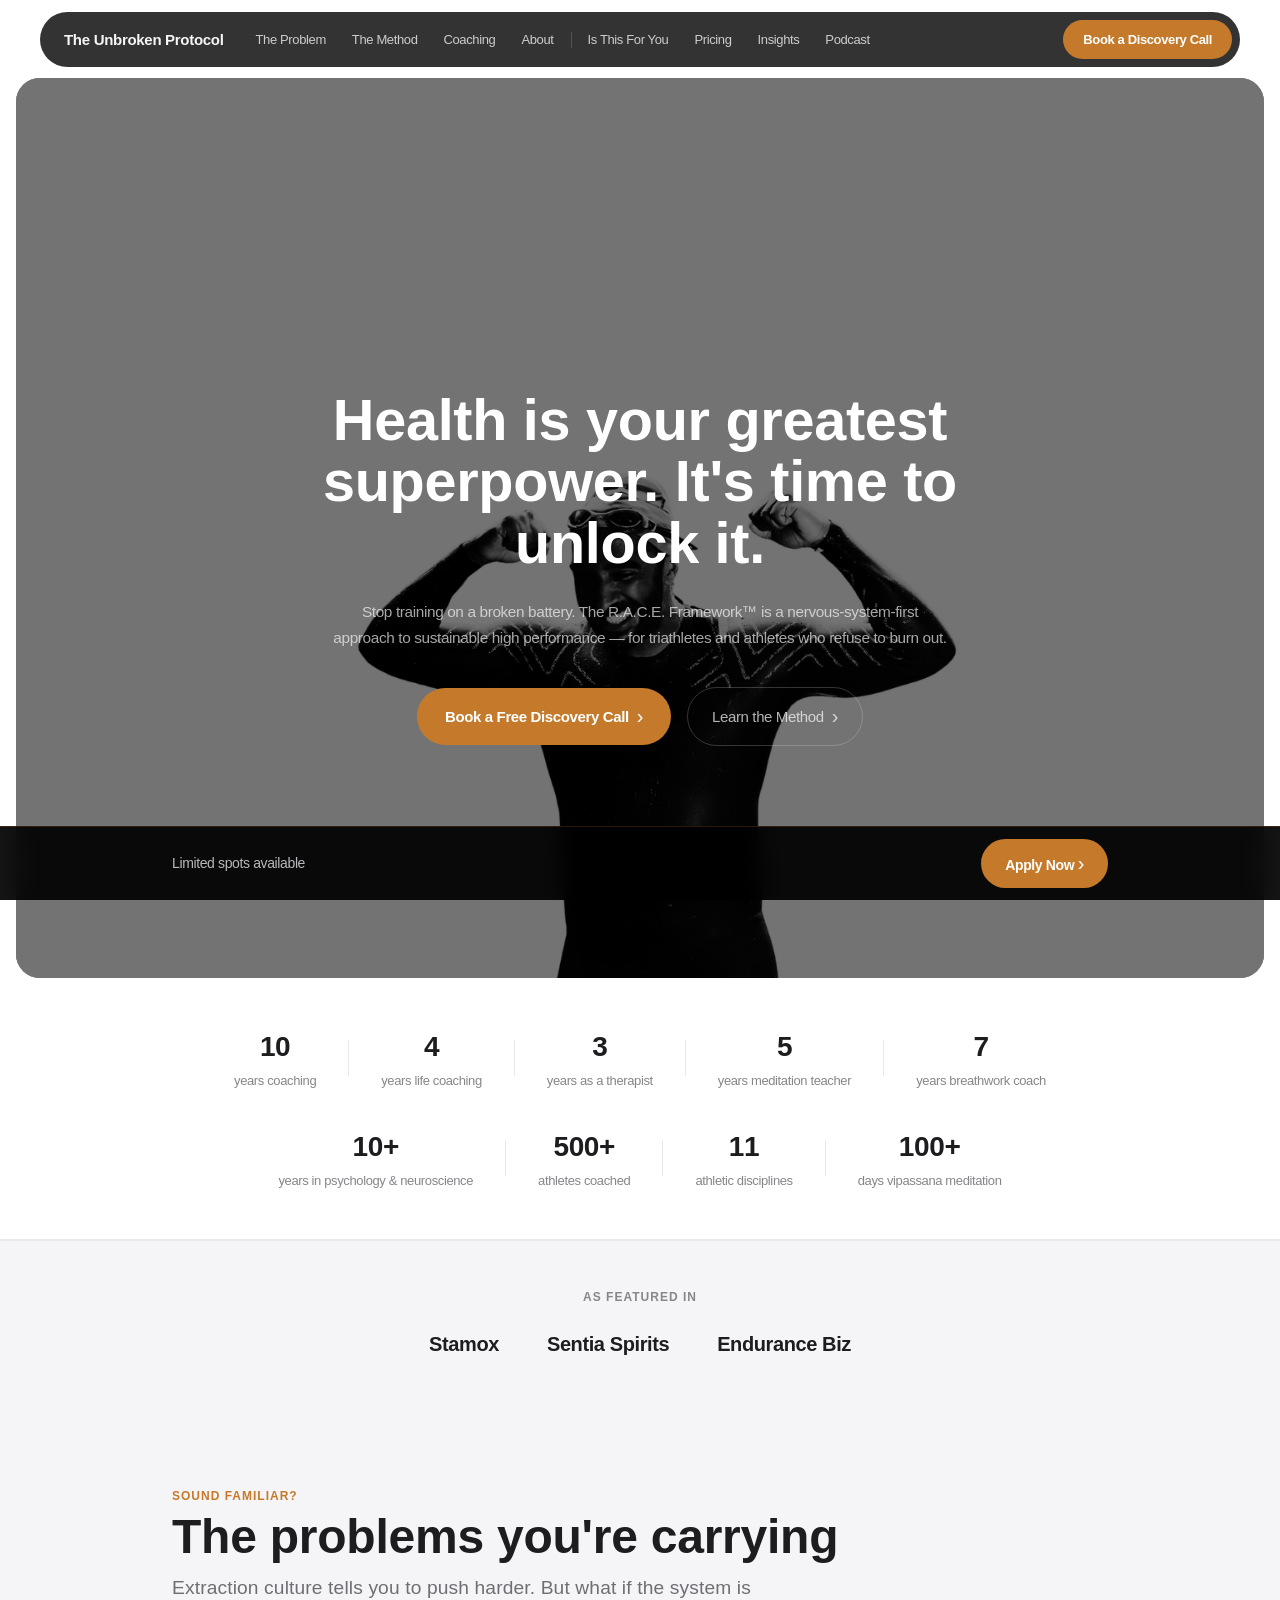
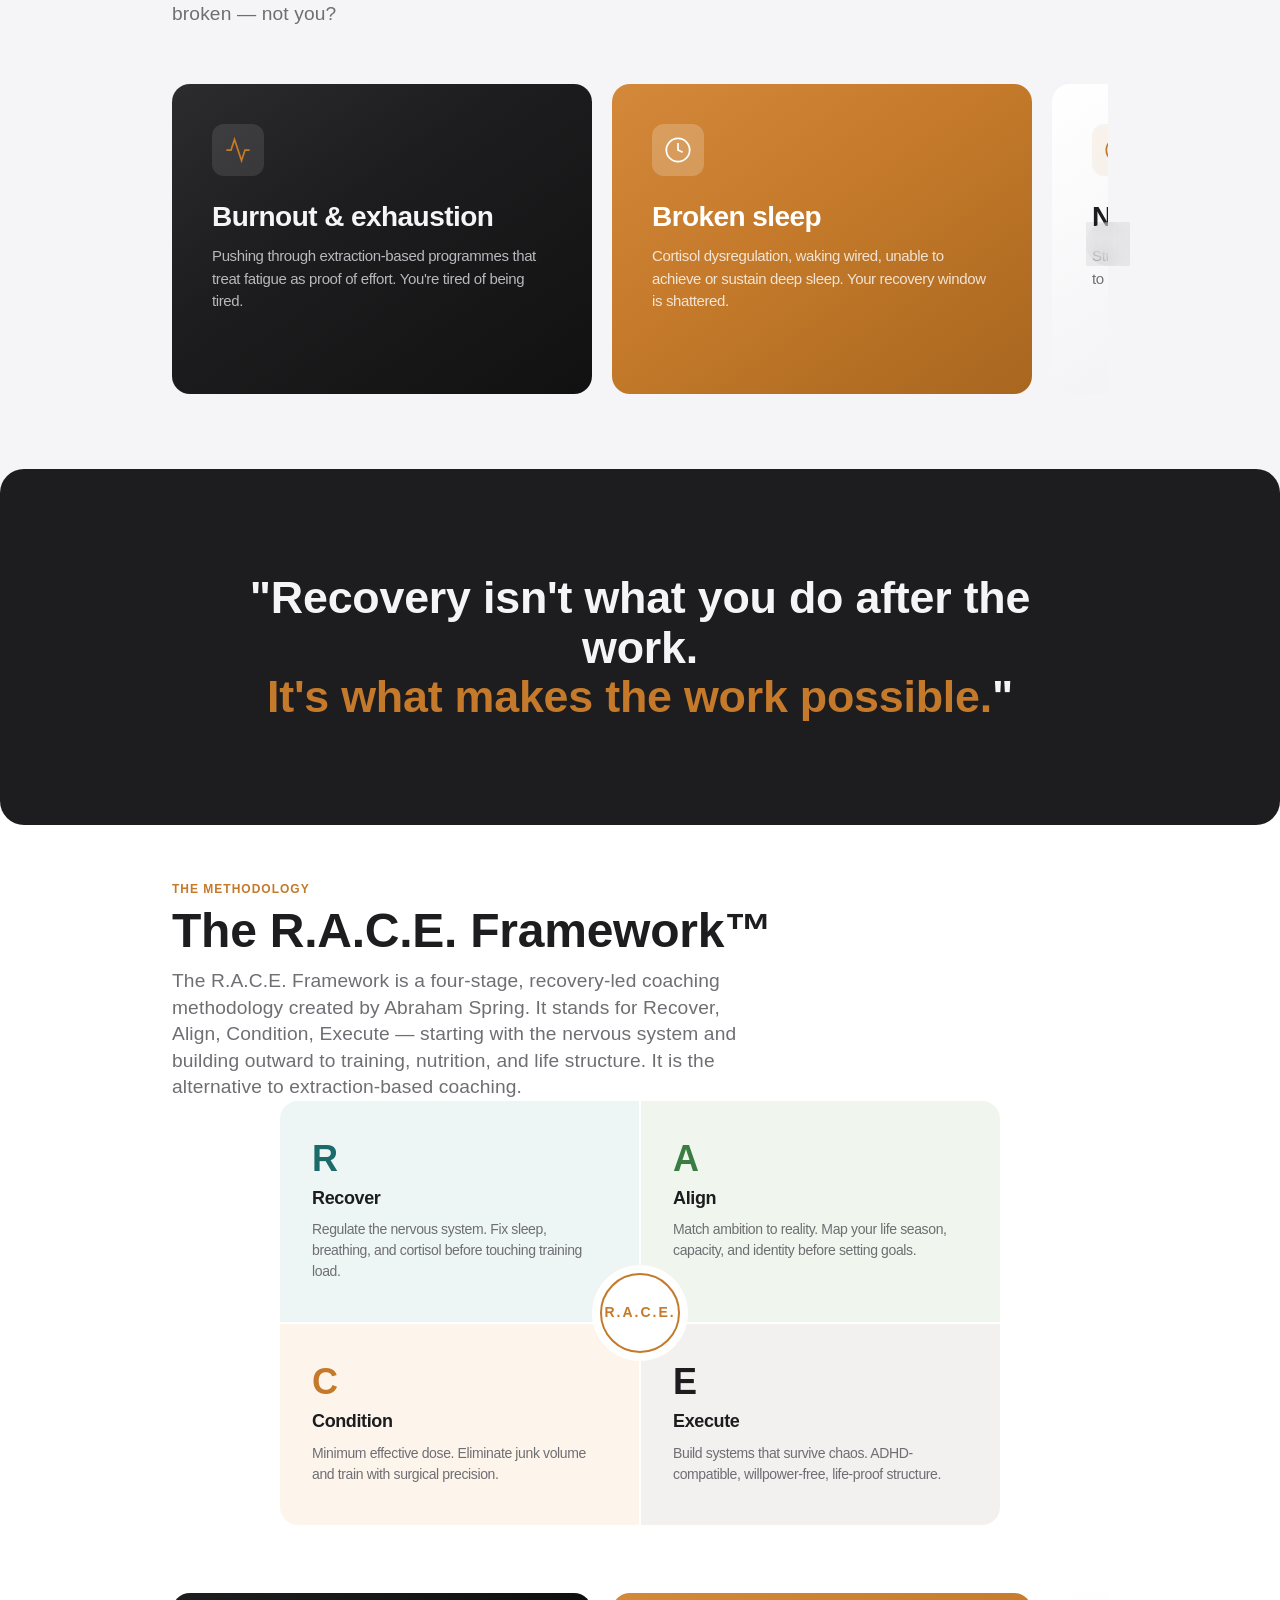
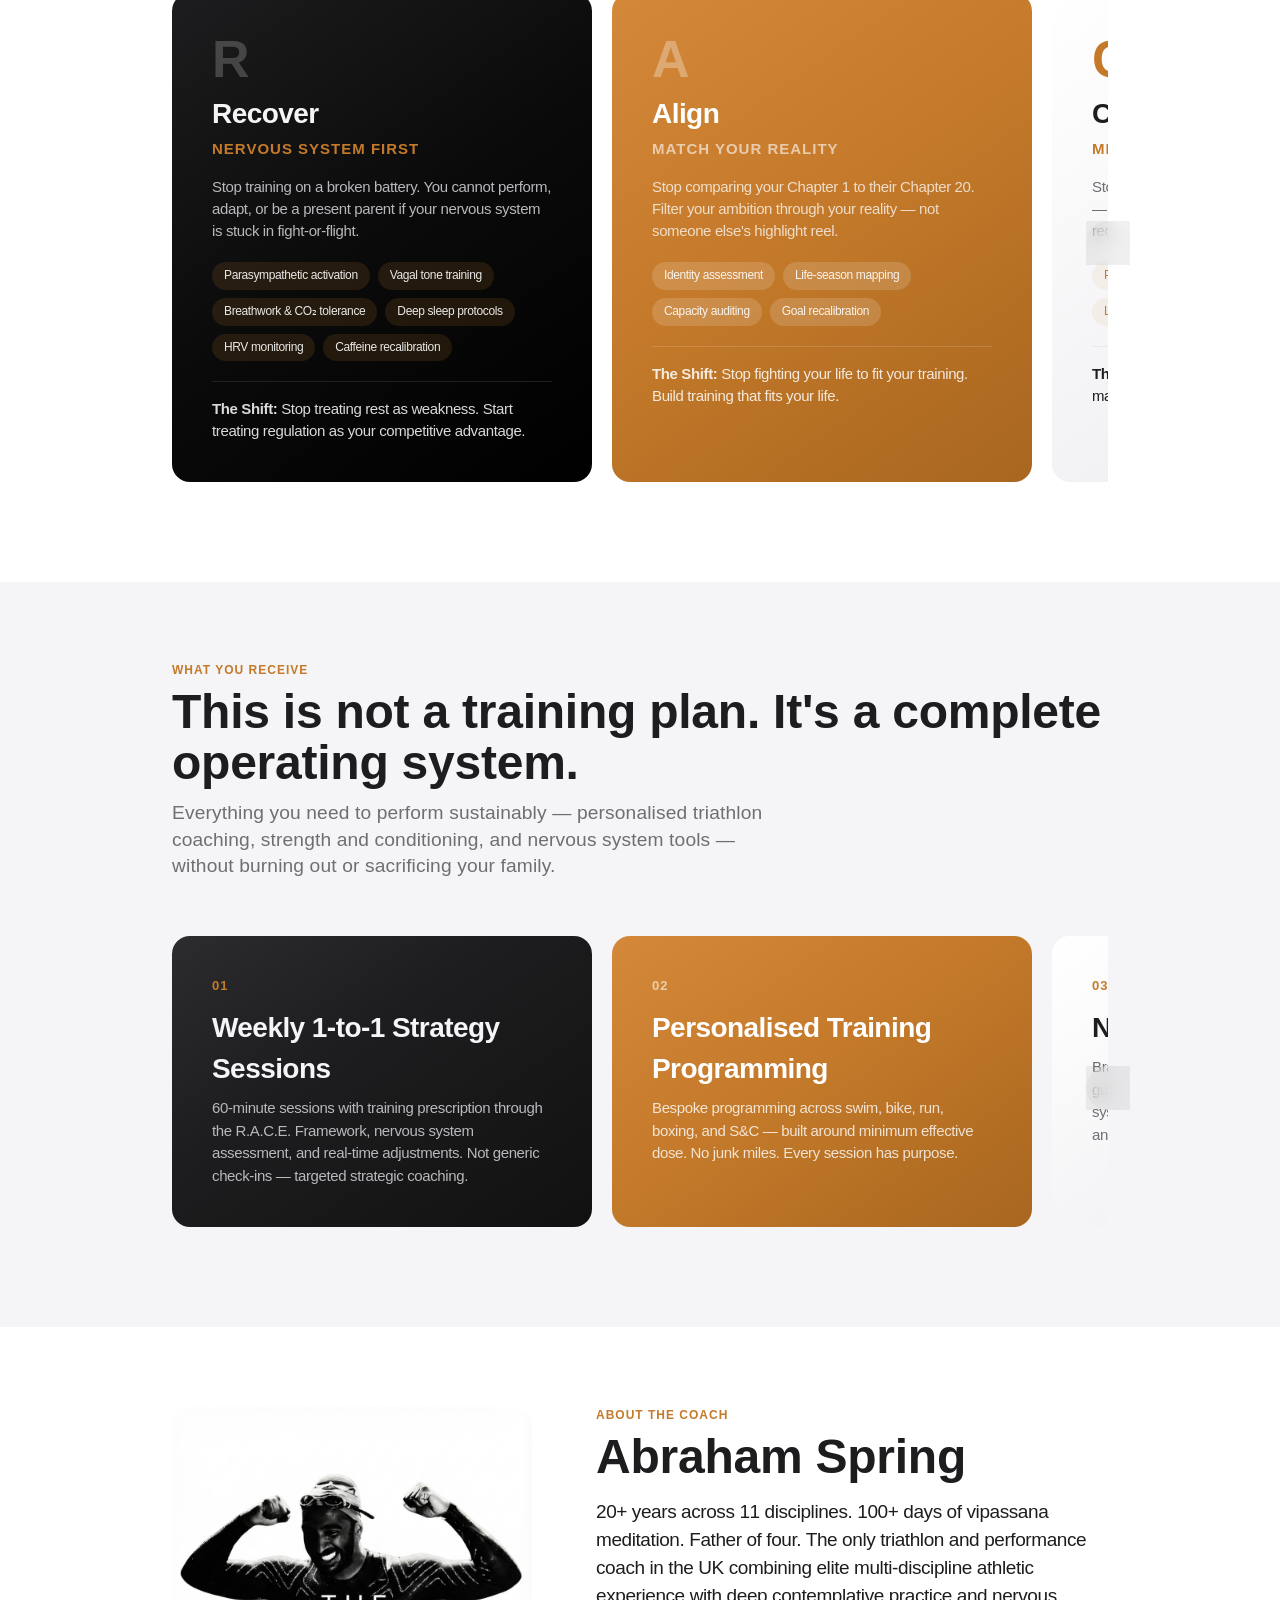
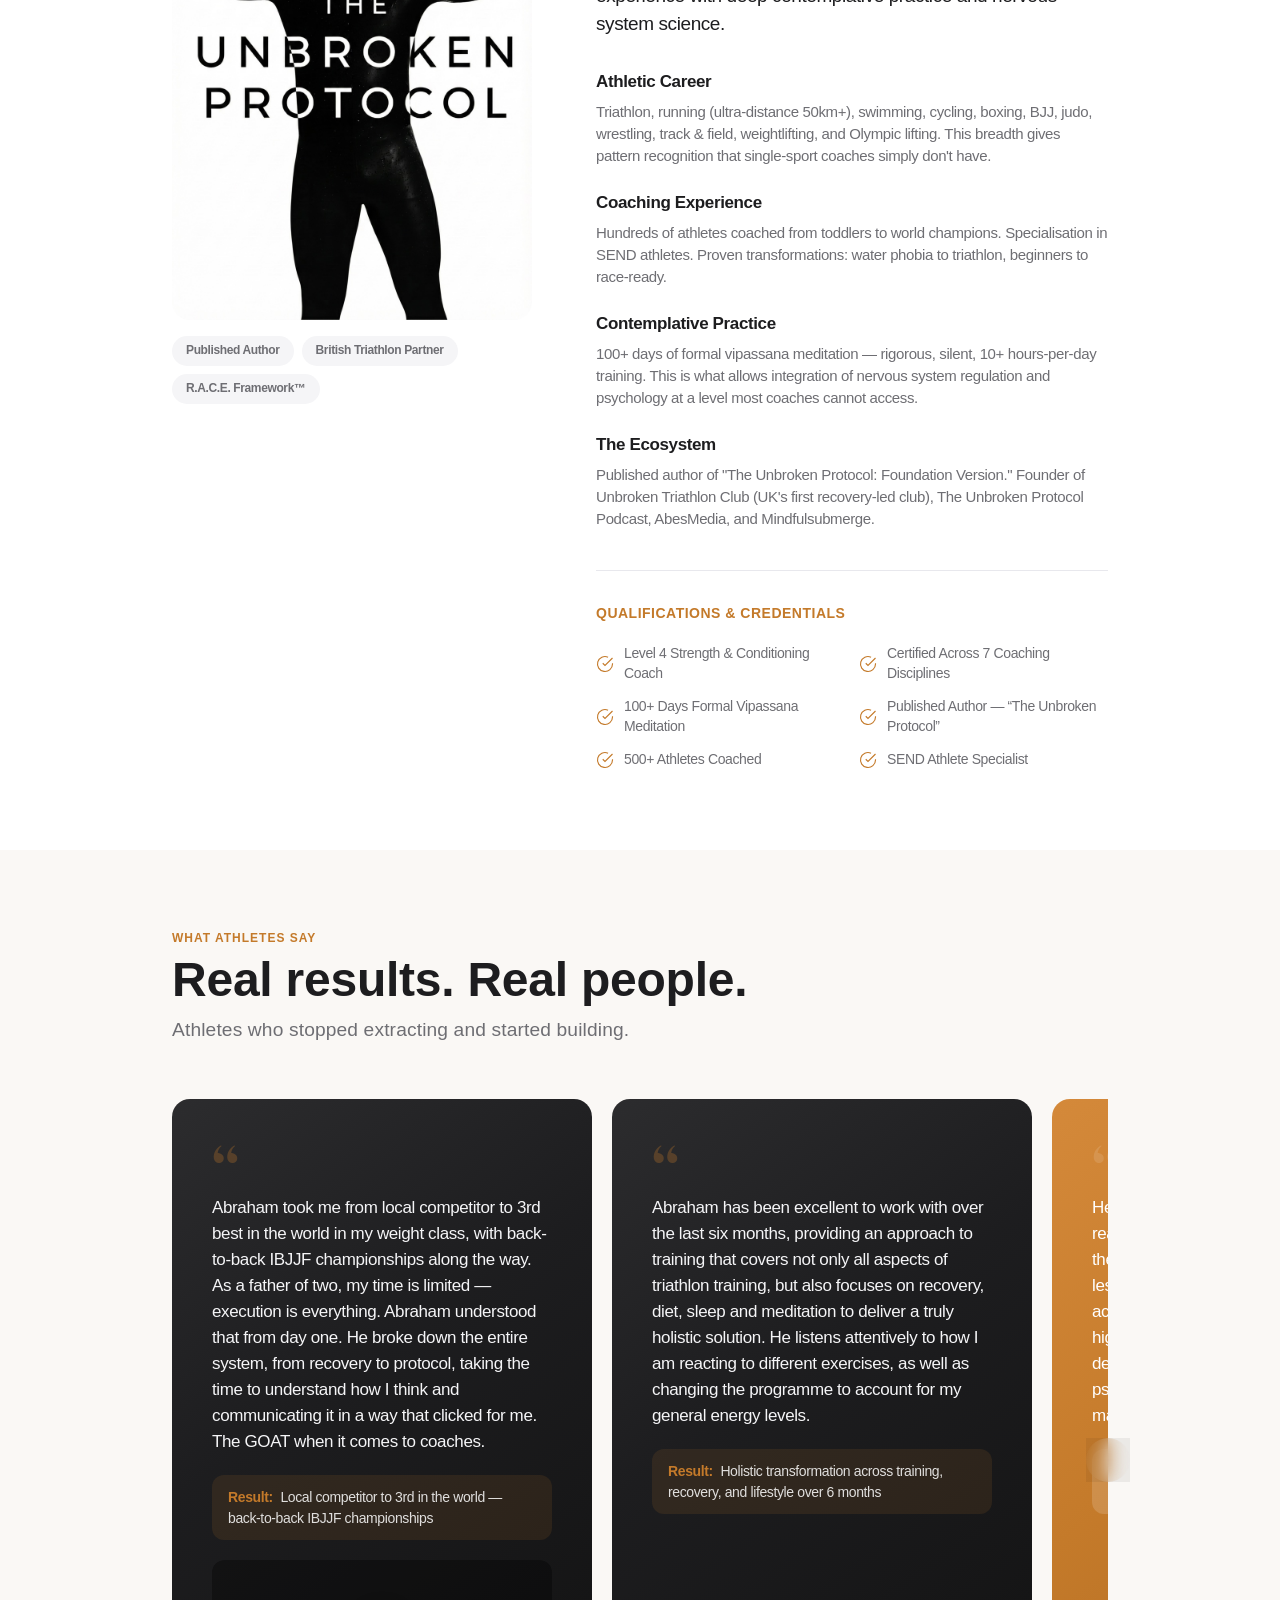
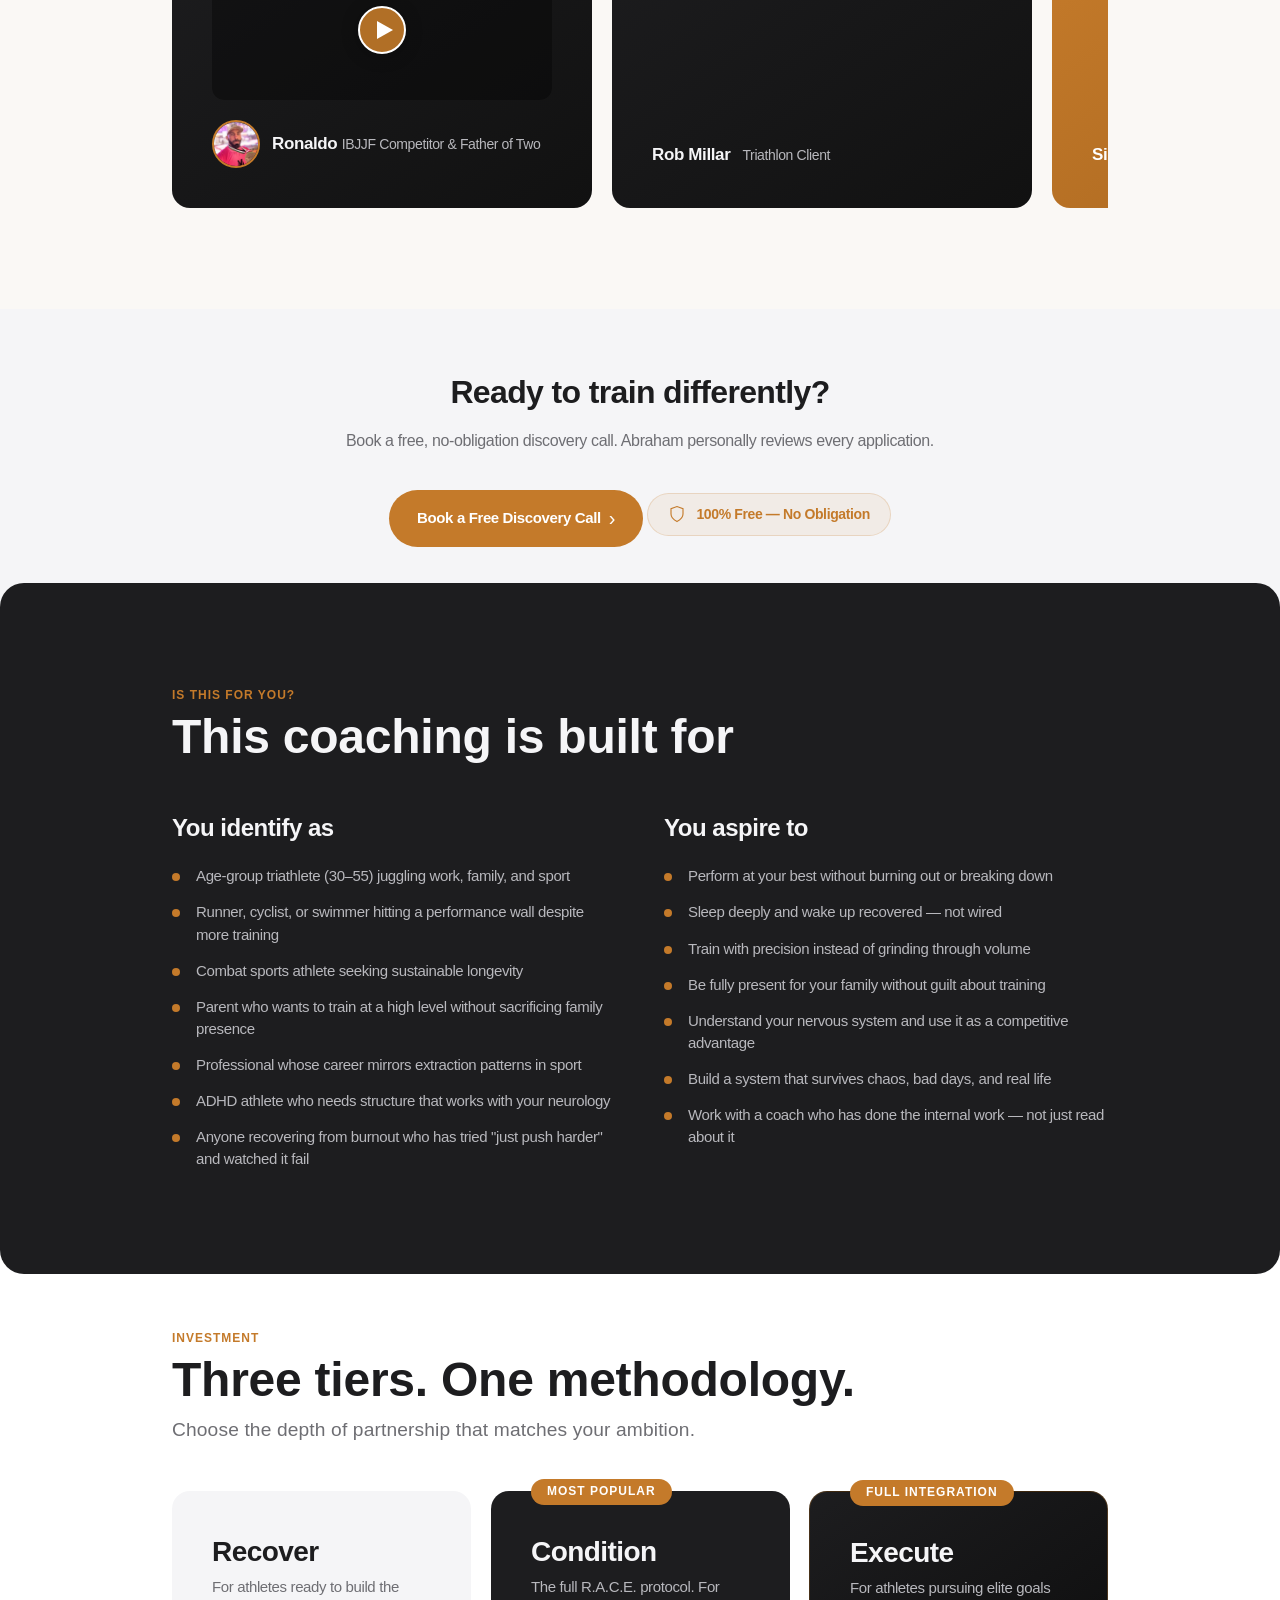
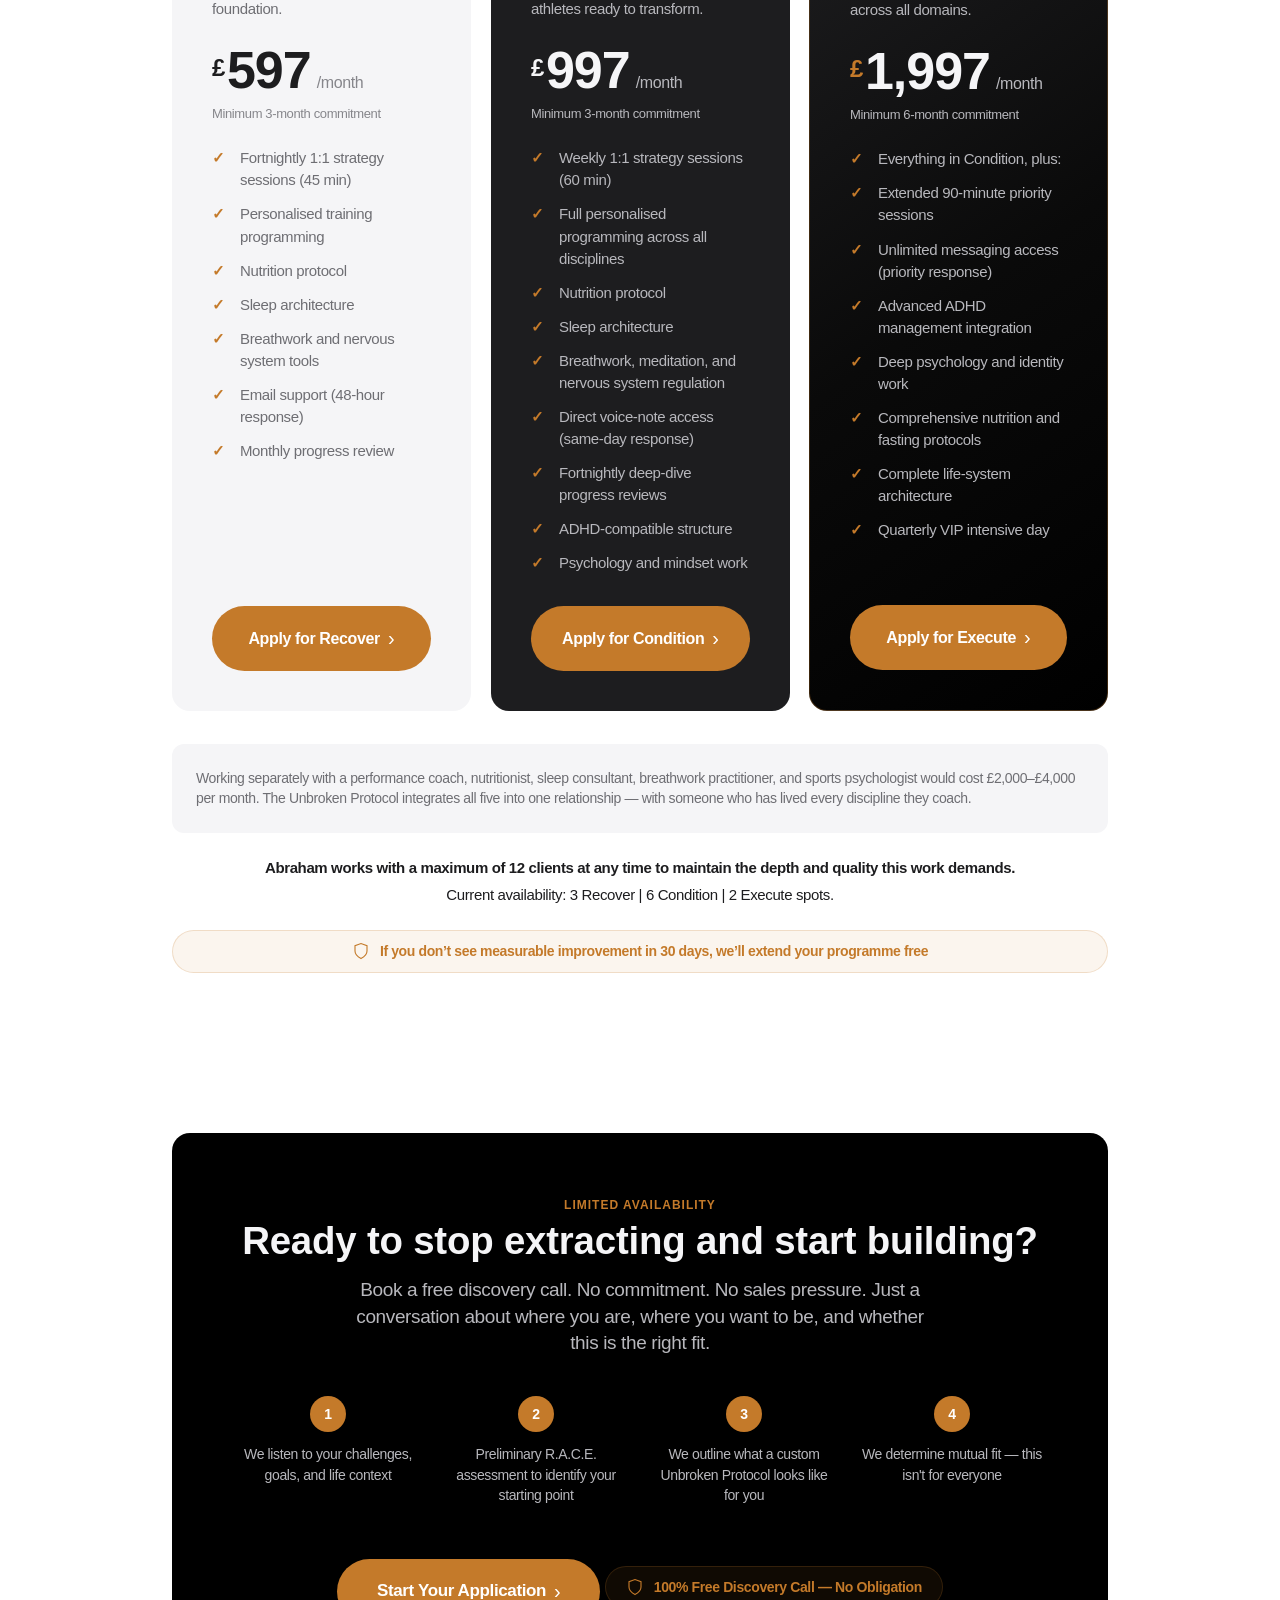
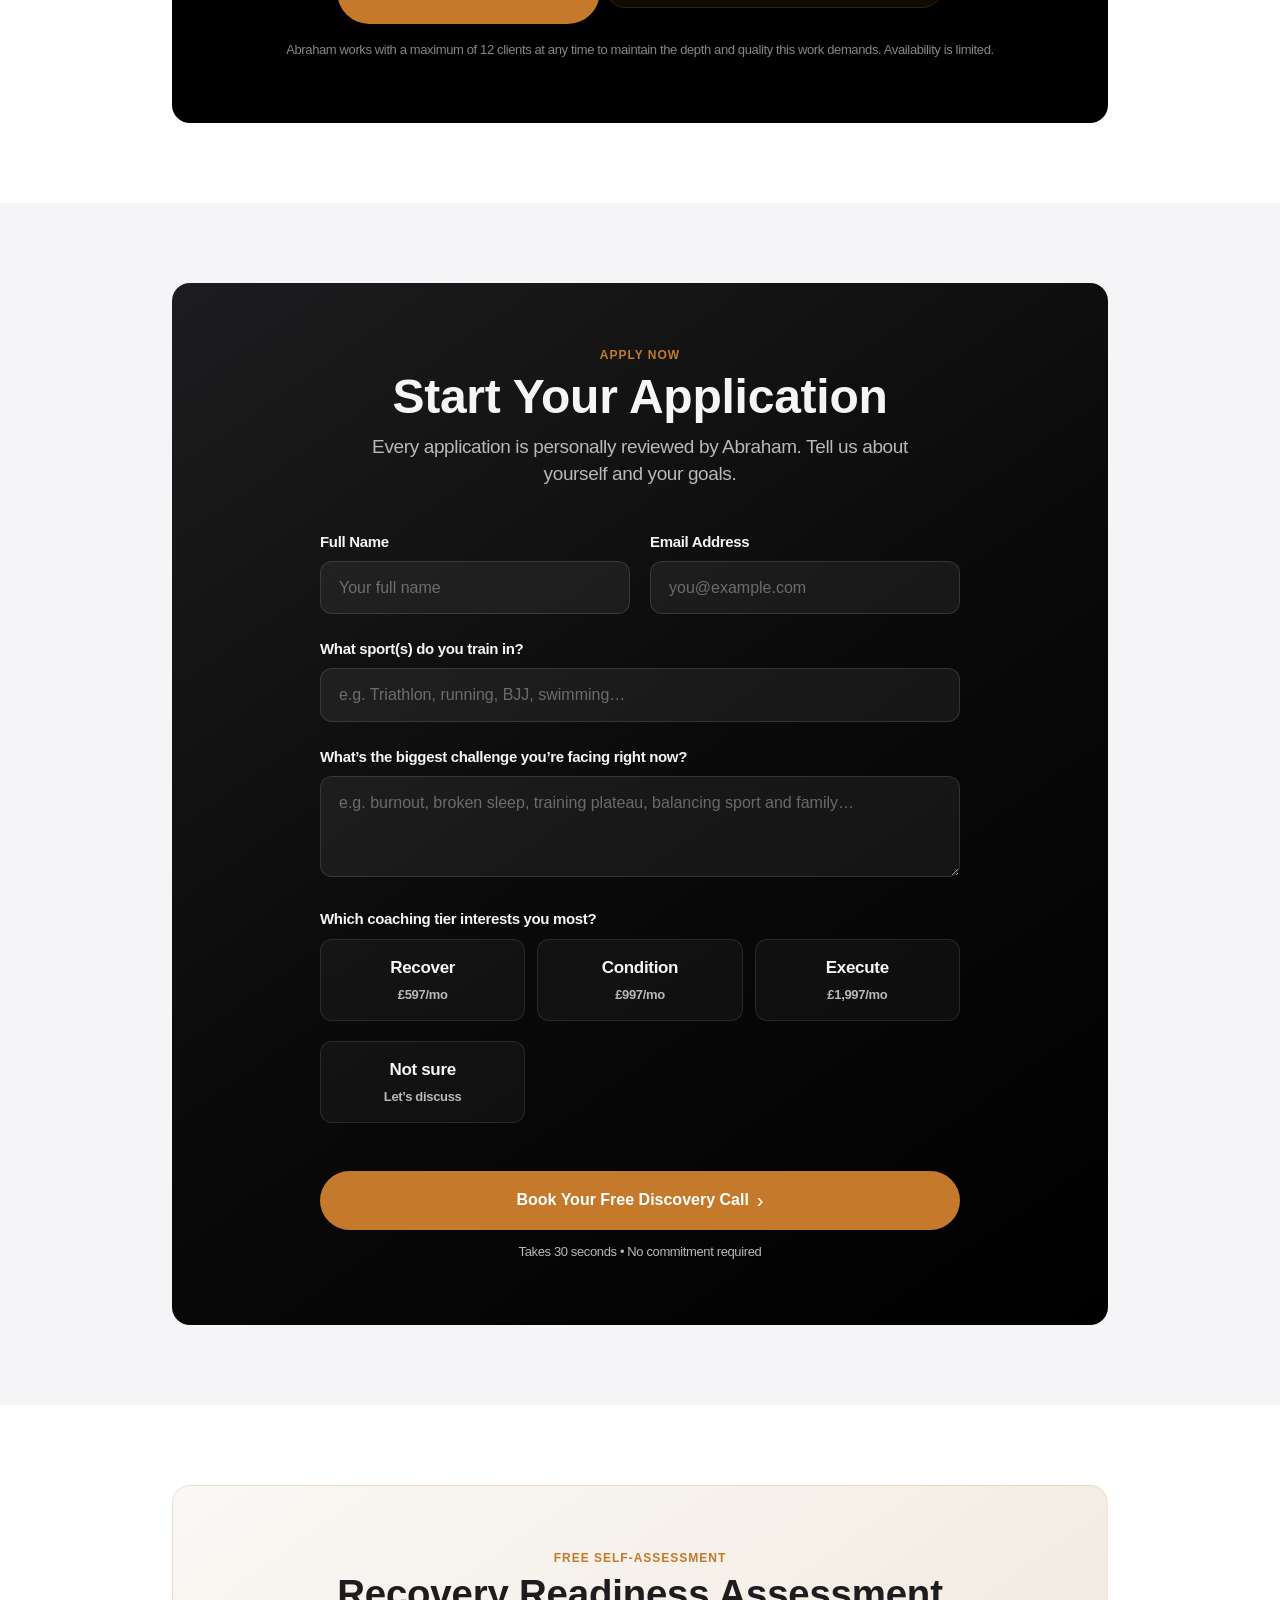
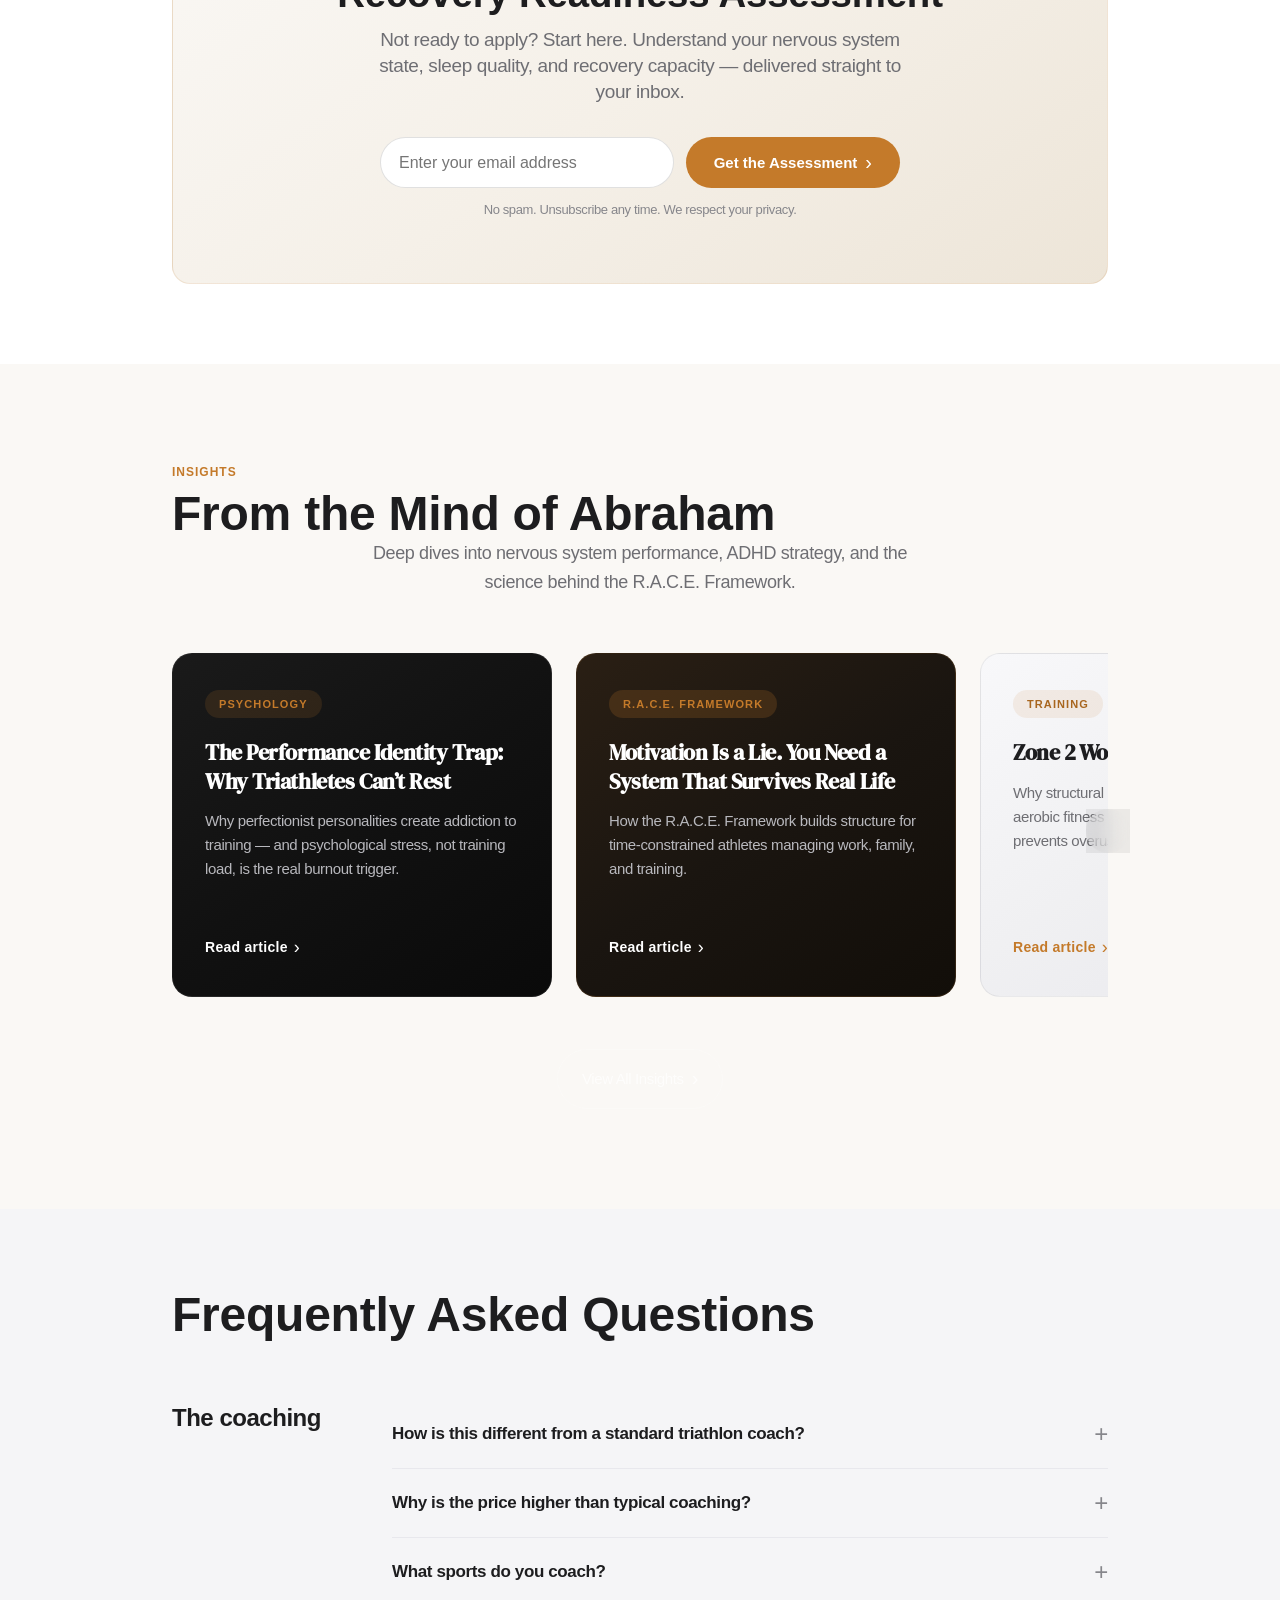
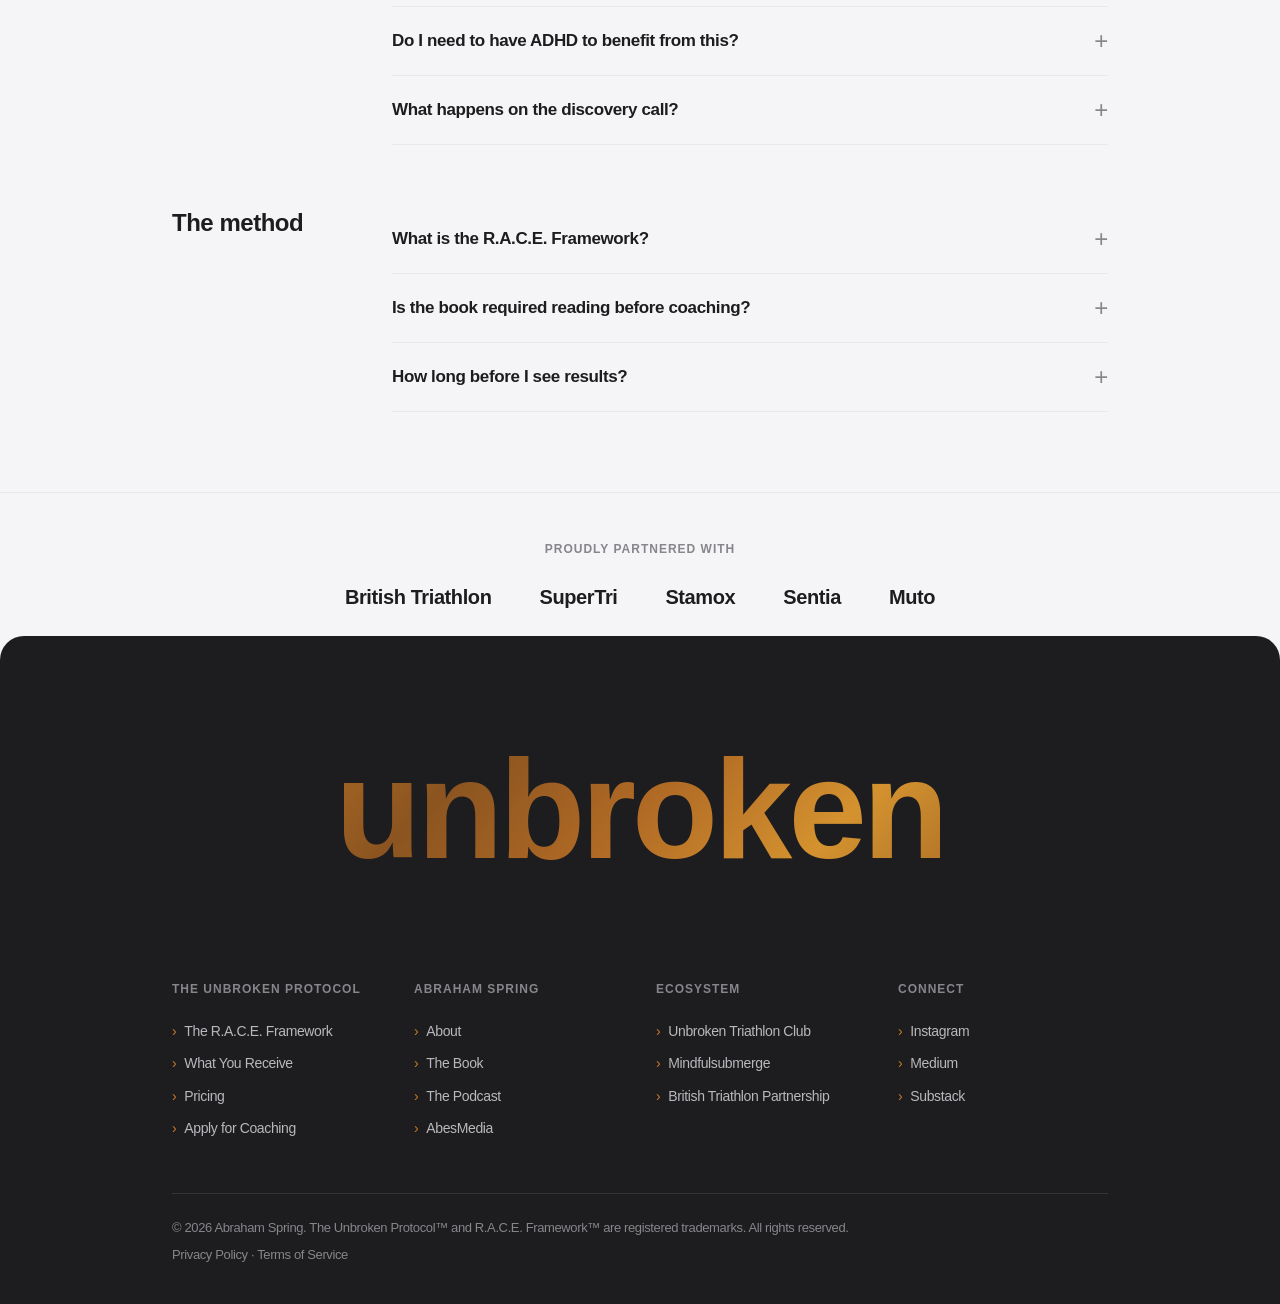
==== commit b7563278: "Remove trust bar, unify As Featured In with Partners styling - Removed "Trusted by athletes from" tr" ====
--- a/index.html
+++ b/index.html
@@ -307,25 +307,6 @@
   </section>
 
   <!-- ===== TRUST BAR ===== -->
-  <section class="trust-bar" aria-label="Trusted by athletes from">
-    <div class="container">
-      <div class="trust-bar-inner">
-        <span class="trust-bar-label">Trusted by athletes from</span>
-        <div class="trust-bar-logos">
-          <span class="trust-bar-item">Hyrox</span>
-          <span class="trust-bar-divider"></span>
-          <span class="trust-bar-item">British Triathlon</span>
-          <span class="trust-bar-divider"></span>
-          <span class="trust-bar-item">IBJJF</span>
-          <span class="trust-bar-divider"></span>
-          <span class="trust-bar-item">Freeletics</span>
-          <span class="trust-bar-divider"></span>
-          <span class="trust-bar-item">CrossFit</span>
-        </div>
-      </div>
-    </div>
-  </section>
-
   <!-- ===== CREDIBILITY BAR ===== -->
   <section class="stats-bar">
     <div class="container">
@@ -382,13 +363,13 @@
   </section>
 
   <!-- ===== AS FEATURED IN ===== -->
-  <section class="featured-in" aria-label="As featured in">
-    <div class="container">
-      <p class="featured-in-heading">As Featured In</p>
-      <div class="featured-in-row">
-        <span class="featured-in-name">Stamox</span>
-        <span class="featured-in-name">Sentia Spirits</span>
-        <span class="featured-in-name">Endurance Biz</span>
+  <section class="partners">
+    <div class="container">
+      <p class="partners-heading">As Featured In</p>
+      <div class="partners-row">
+        <a href="https://stamox.com/pages/sustainable-athletic-performance-unbroken" target="_blank" rel="noopener" class="partner-name">Stamox</a>
+        <a href="https://sentiaspirits.com/blogs/sentia-club-blog/unbroken-triathlon-club-sentia-spirits" target="_blank" rel="noopener" class="partner-name">Sentia Spirits</a>
+        <a href="https://endurance.biz/2025/industry-news/unbroken-triathlon-club-takes-a-recovery-led-approach-in-london/" target="_blank" rel="noopener" class="partner-name">Endurance Biz</a>
       </div>
     </div>
   </section>
--- a/styles.css
+++ b/styles.css
@@ -2631,88 +2631,13 @@
 .video-play-overlay svg { filter: drop-shadow(0 2px 8px rgba(0,0,0,0.3)); }
 .video-embed-wrap.playing .video-play-overlay { opacity: 0; pointer-events: none; }
 
-/* ===== TRUST BAR (below hero) ===== */
-.trust-bar {
-  padding: 20px 0;
-  background: var(--bg-dark);
-  border-bottom: 1px solid rgba(255,255,255,0.06);
-  overflow: hidden;
-}
-.trust-bar-inner {
-  display: flex;
-  align-items: center;
-  justify-content: center;
-  gap: 32px;
-  flex-wrap: wrap;
-}
-.trust-bar-label {
-  font-family: var(--font-body);
-  font-size: 11px;
-  font-weight: 600;
-  letter-spacing: 1.5px;
-  text-transform: uppercase;
-  color: var(--text-on-dark-sub);
-  white-space: nowrap;
-}
-.trust-bar-logos {
-  display: flex;
-  align-items: center;
-  gap: 28px;
-}
-.trust-bar-item {
-  font-family: var(--font-display);
-  font-size: 15px;
-  font-weight: 600;
-  color: rgba(255,255,255,0.45);
-  letter-spacing: -0.01em;
-  white-space: nowrap;
-  transition: color 0.3s;
-}
-.trust-bar-item:hover { color: rgba(255,255,255,0.8); }
-.trust-bar-divider {
-  width: 1px;
-  height: 16px;
-  background: rgba(255,255,255,0.12);
-}
-
-@media (max-width: 768px) {
-  .trust-bar-inner { gap: 16px; flex-direction: column; }
-  .trust-bar-logos { gap: 20px; flex-wrap: wrap; justify-content: center; }
-  .trust-bar-item { font-size: 13px; }
-  .trust-bar-divider { display: none; }
-  .partners-ticker-set { gap: 40px; }
-}
-
-/* ===== AS FEATURED IN BAR ===== */
-.featured-in {
-  padding: 48px 0;
-  background: var(--bg-grey);
-  border-top: 1px solid var(--border);
-}
-.featured-in-heading {
-  font-family: var(--font-body);
-  font-size: 12px;
-  font-weight: 600;
-  letter-spacing: 1px;
-  text-transform: uppercase;
-  color: var(--text-tertiary);
-  text-align: center;
-  margin-bottom: 24px;
-}
-.featured-in-row {
-  display: flex;
-  align-items: center;
-  justify-content: center;
-  gap: 48px;
-  flex-wrap: wrap;
-}
-.featured-in-name {
-  font-family: var(--font-display);
-  font-size: 20px;
-  font-weight: 700;
+/* partner-name links inherit typography, just remove underline */
+a.partner-name {
+  text-decoration: none;
   color: var(--text-primary);
-  letter-spacing: -0.02em;
-}
+  transition: opacity 0.3s;
+}
+a.partner-name:hover { opacity: 0.6; }
 
 /* ===== REDUCED MOTION ===== */
 @media (prefers-reduced-motion: reduce) {
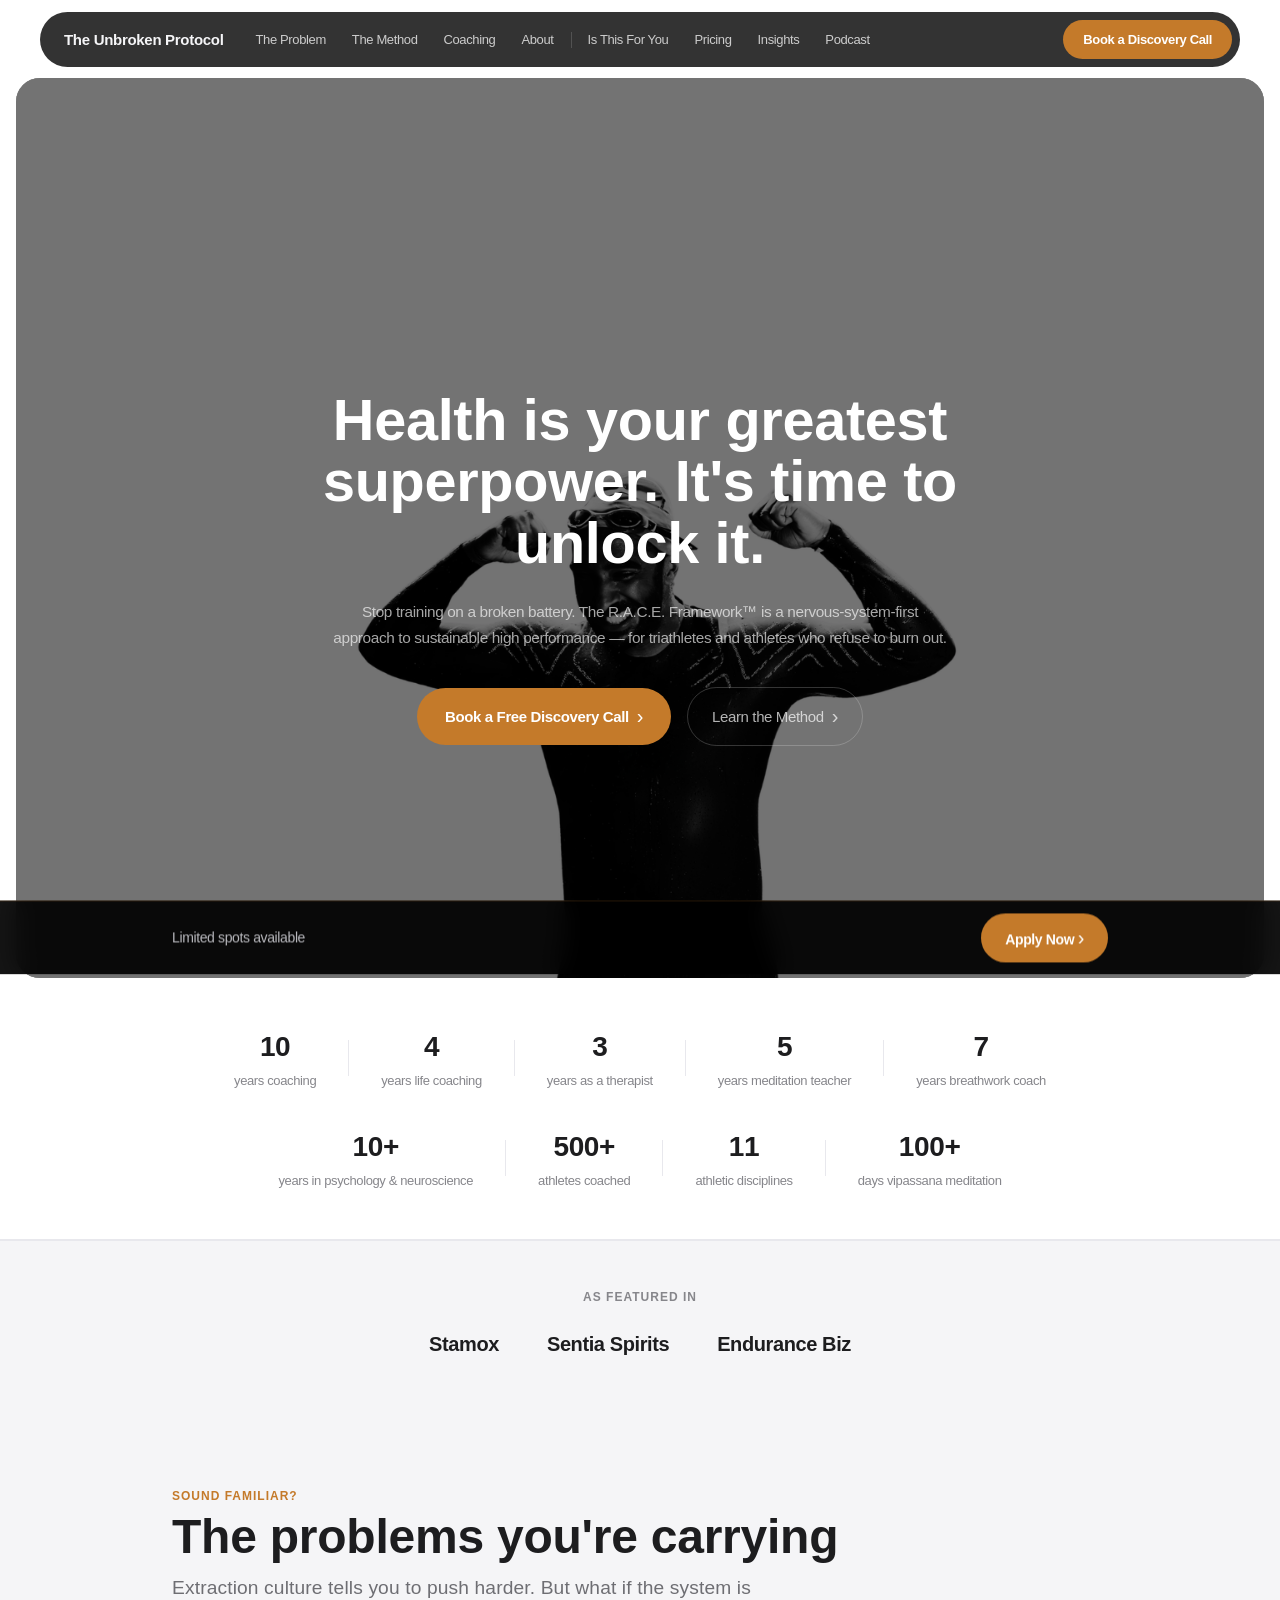
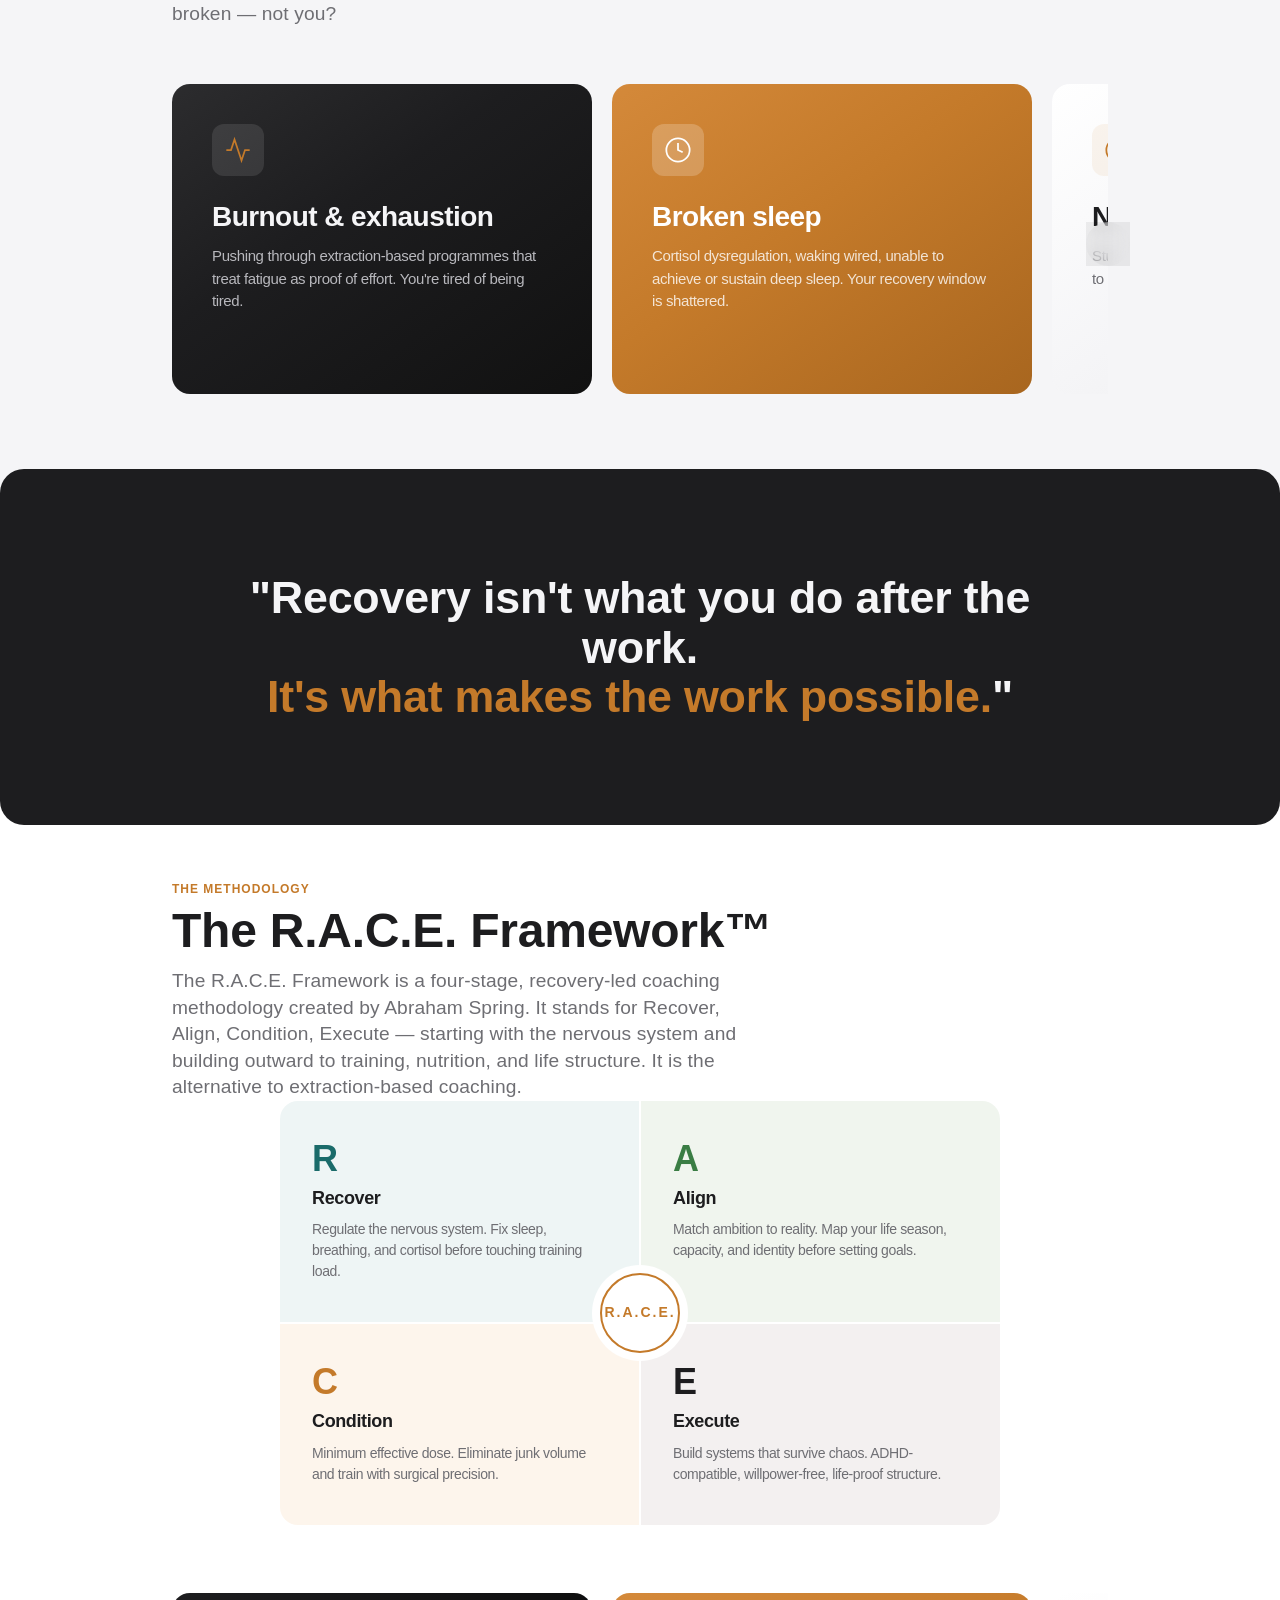
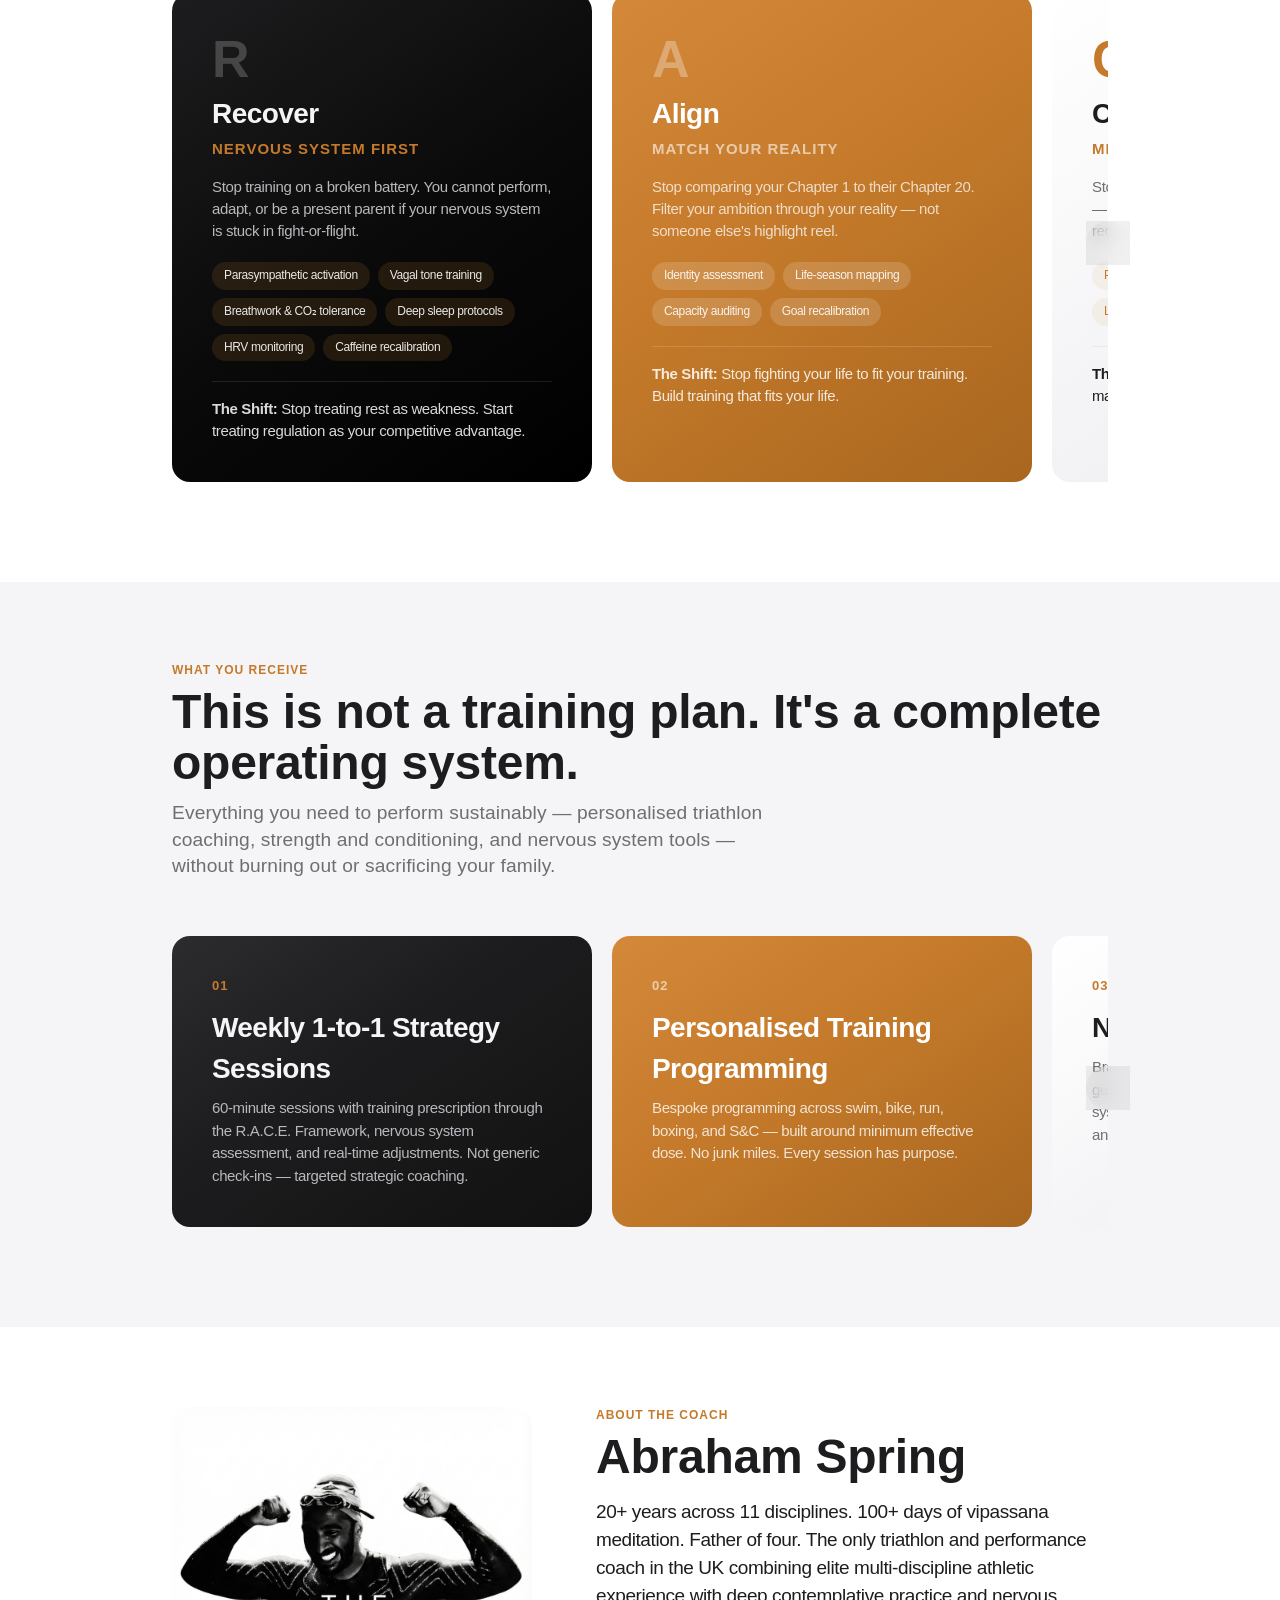
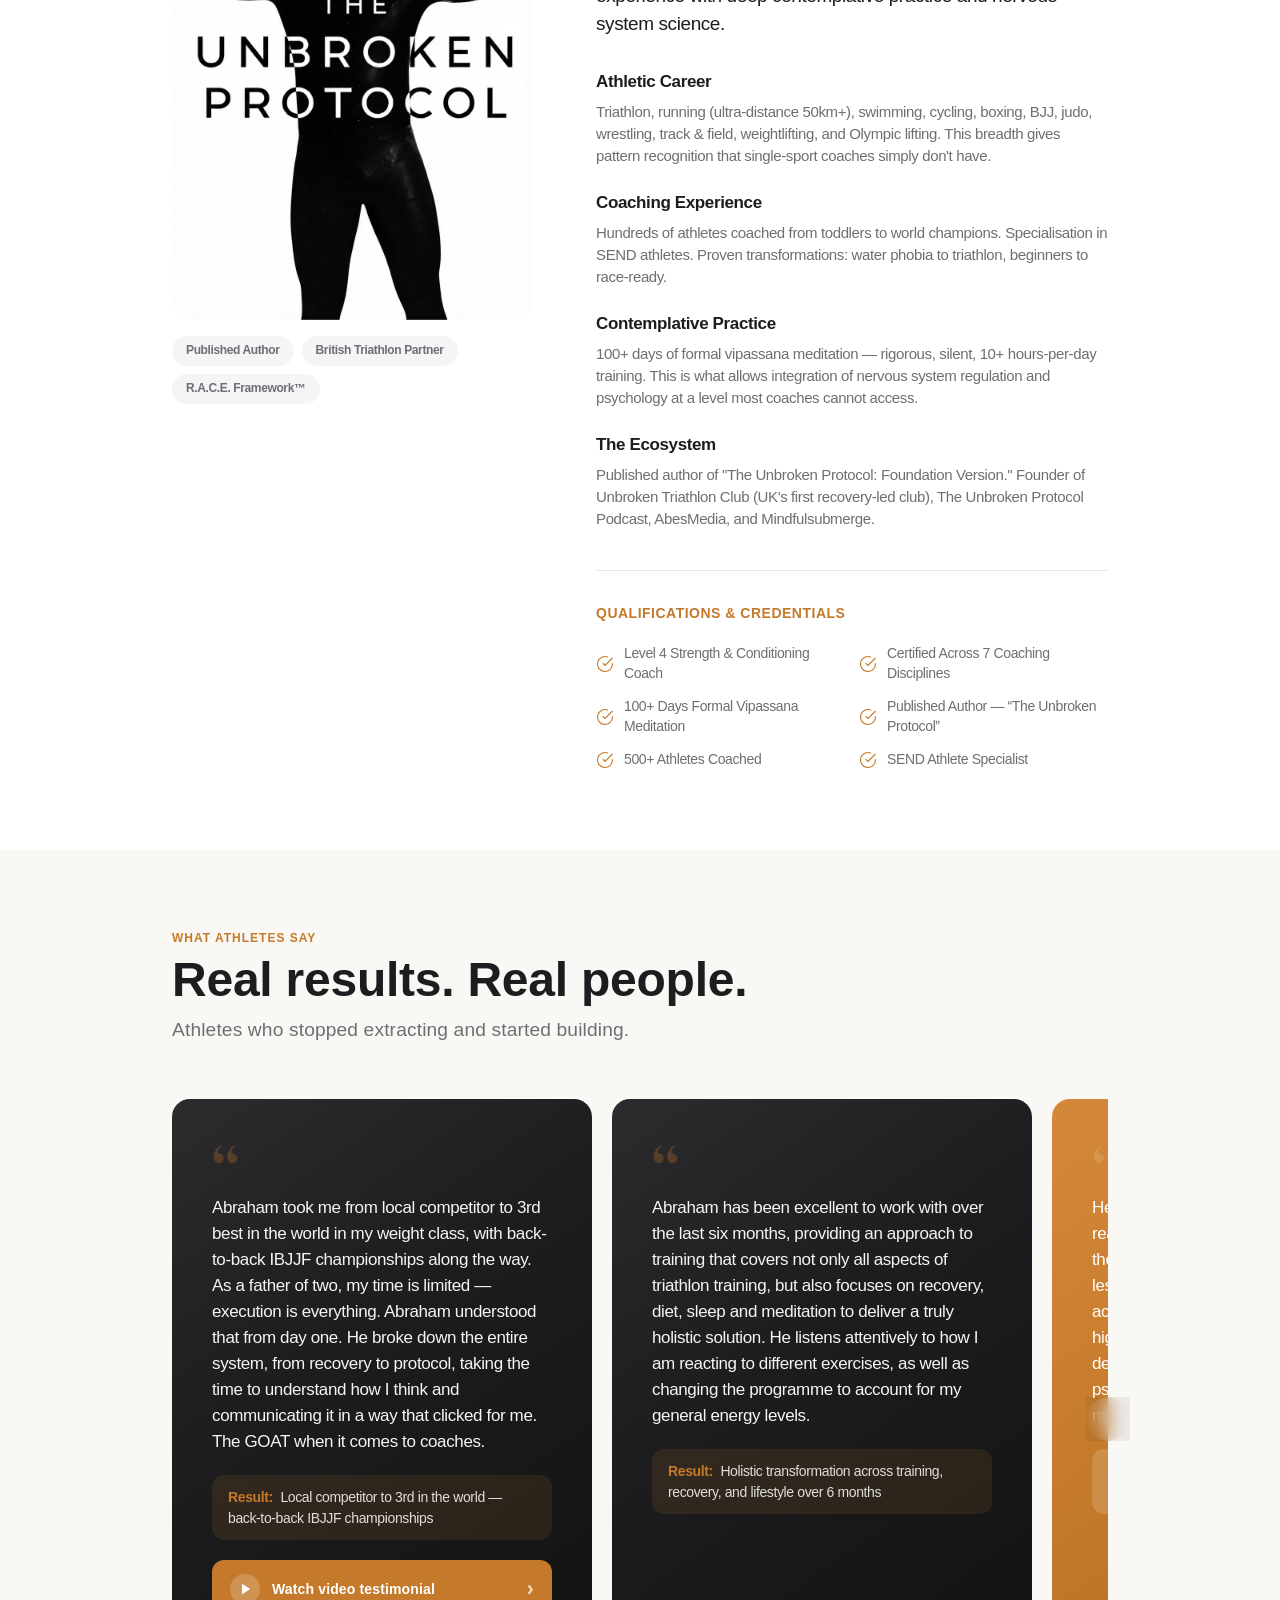
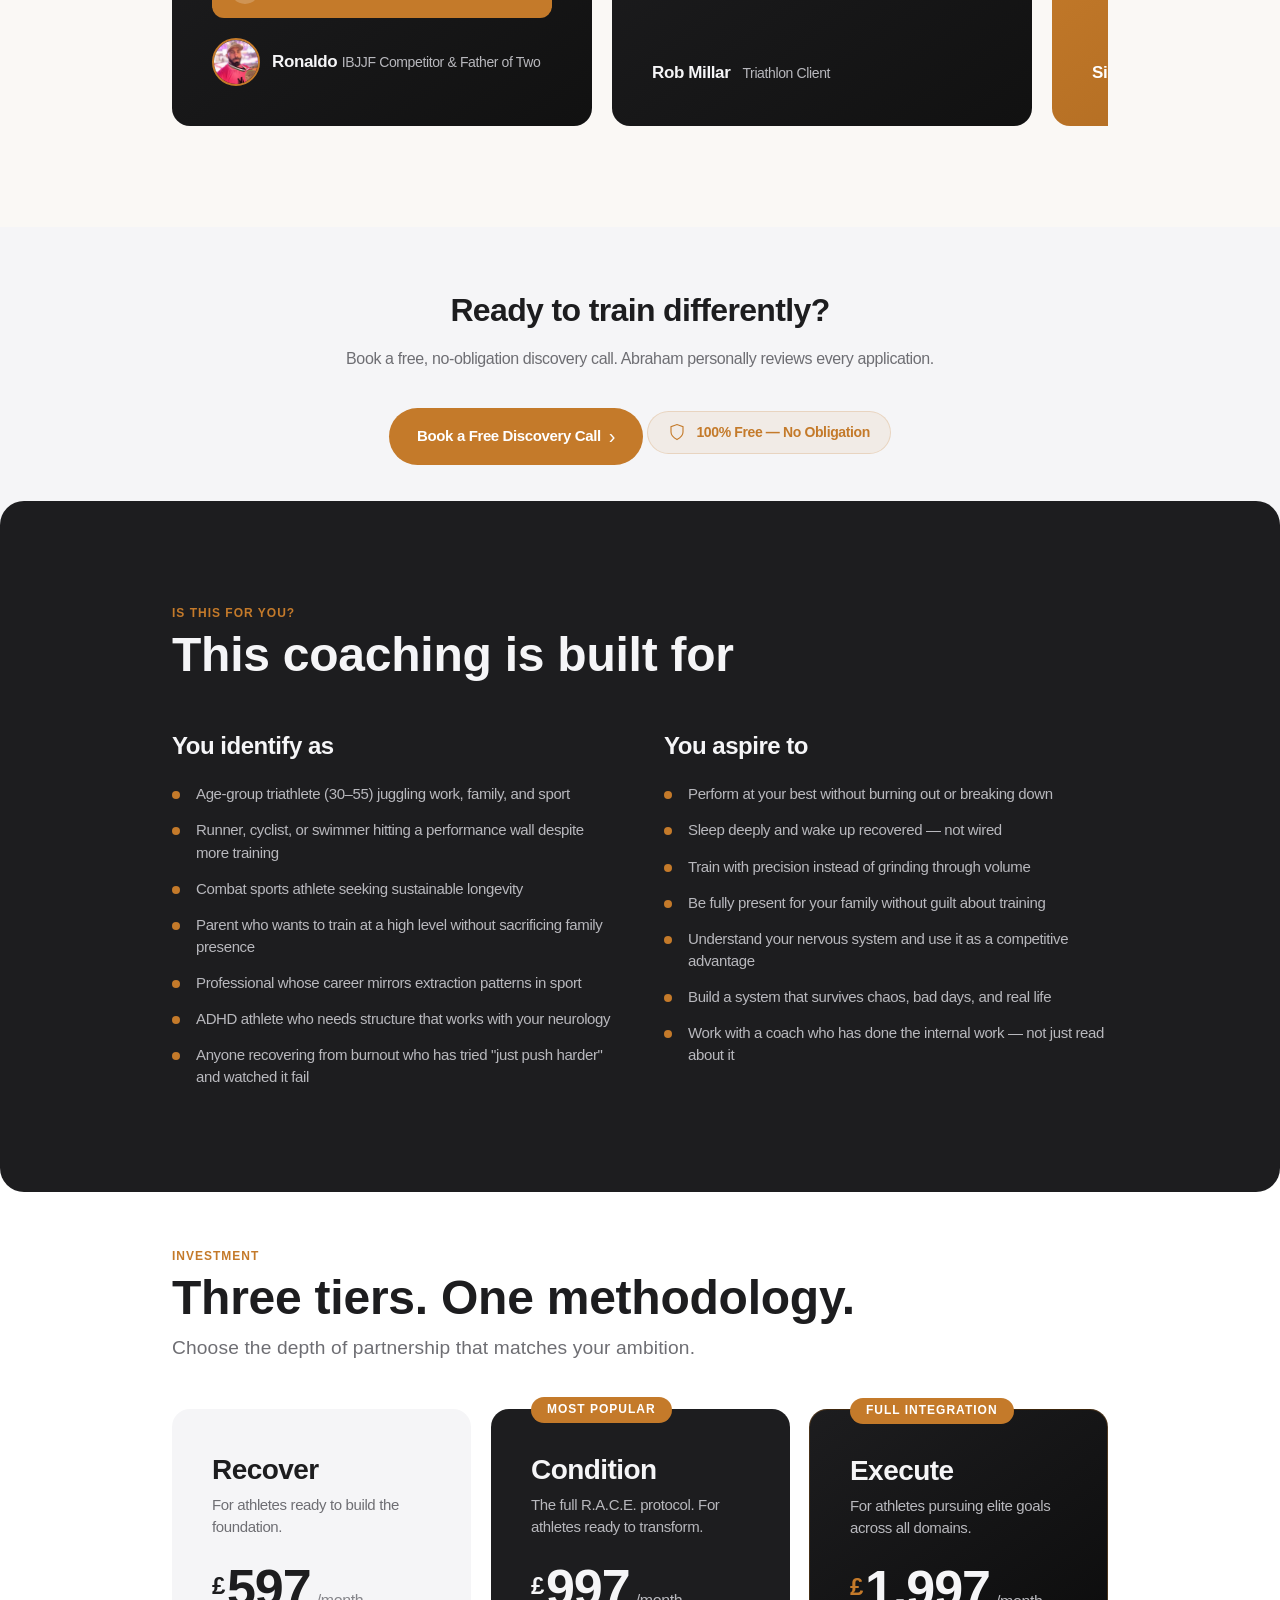
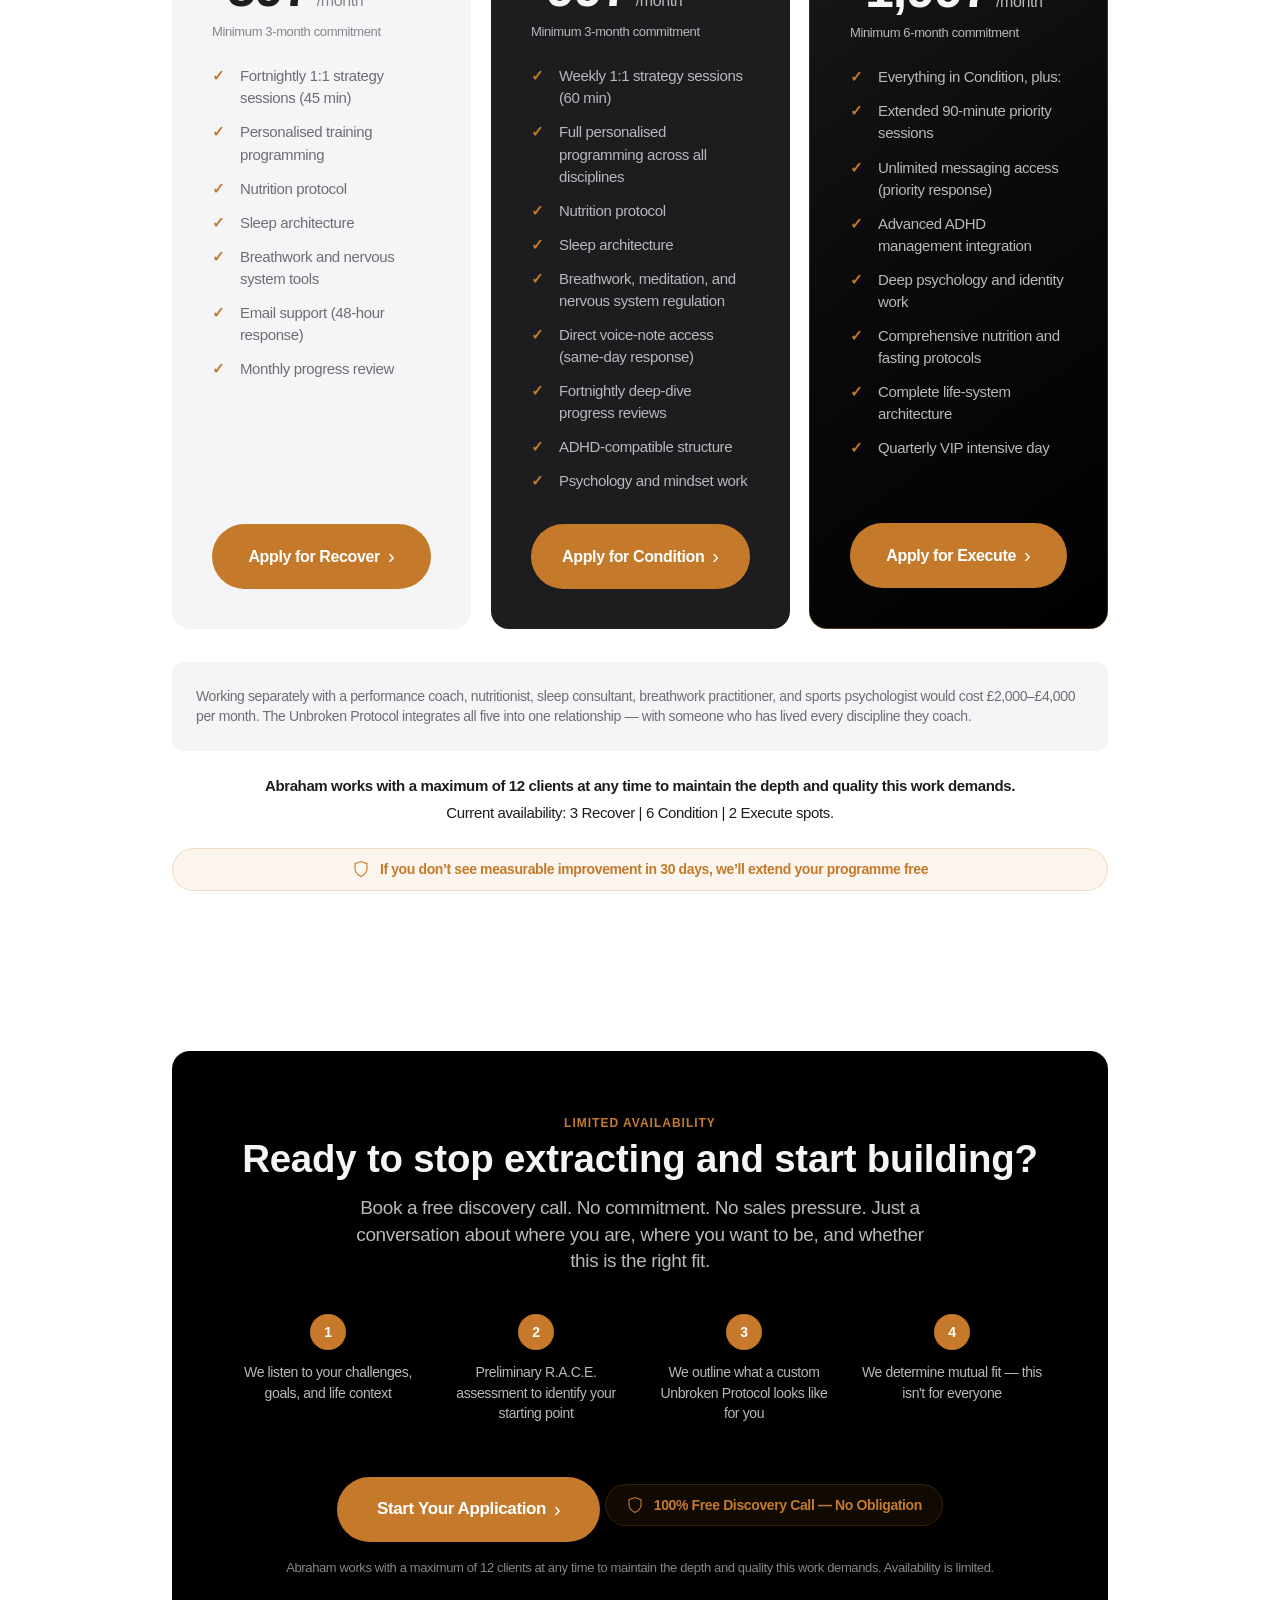
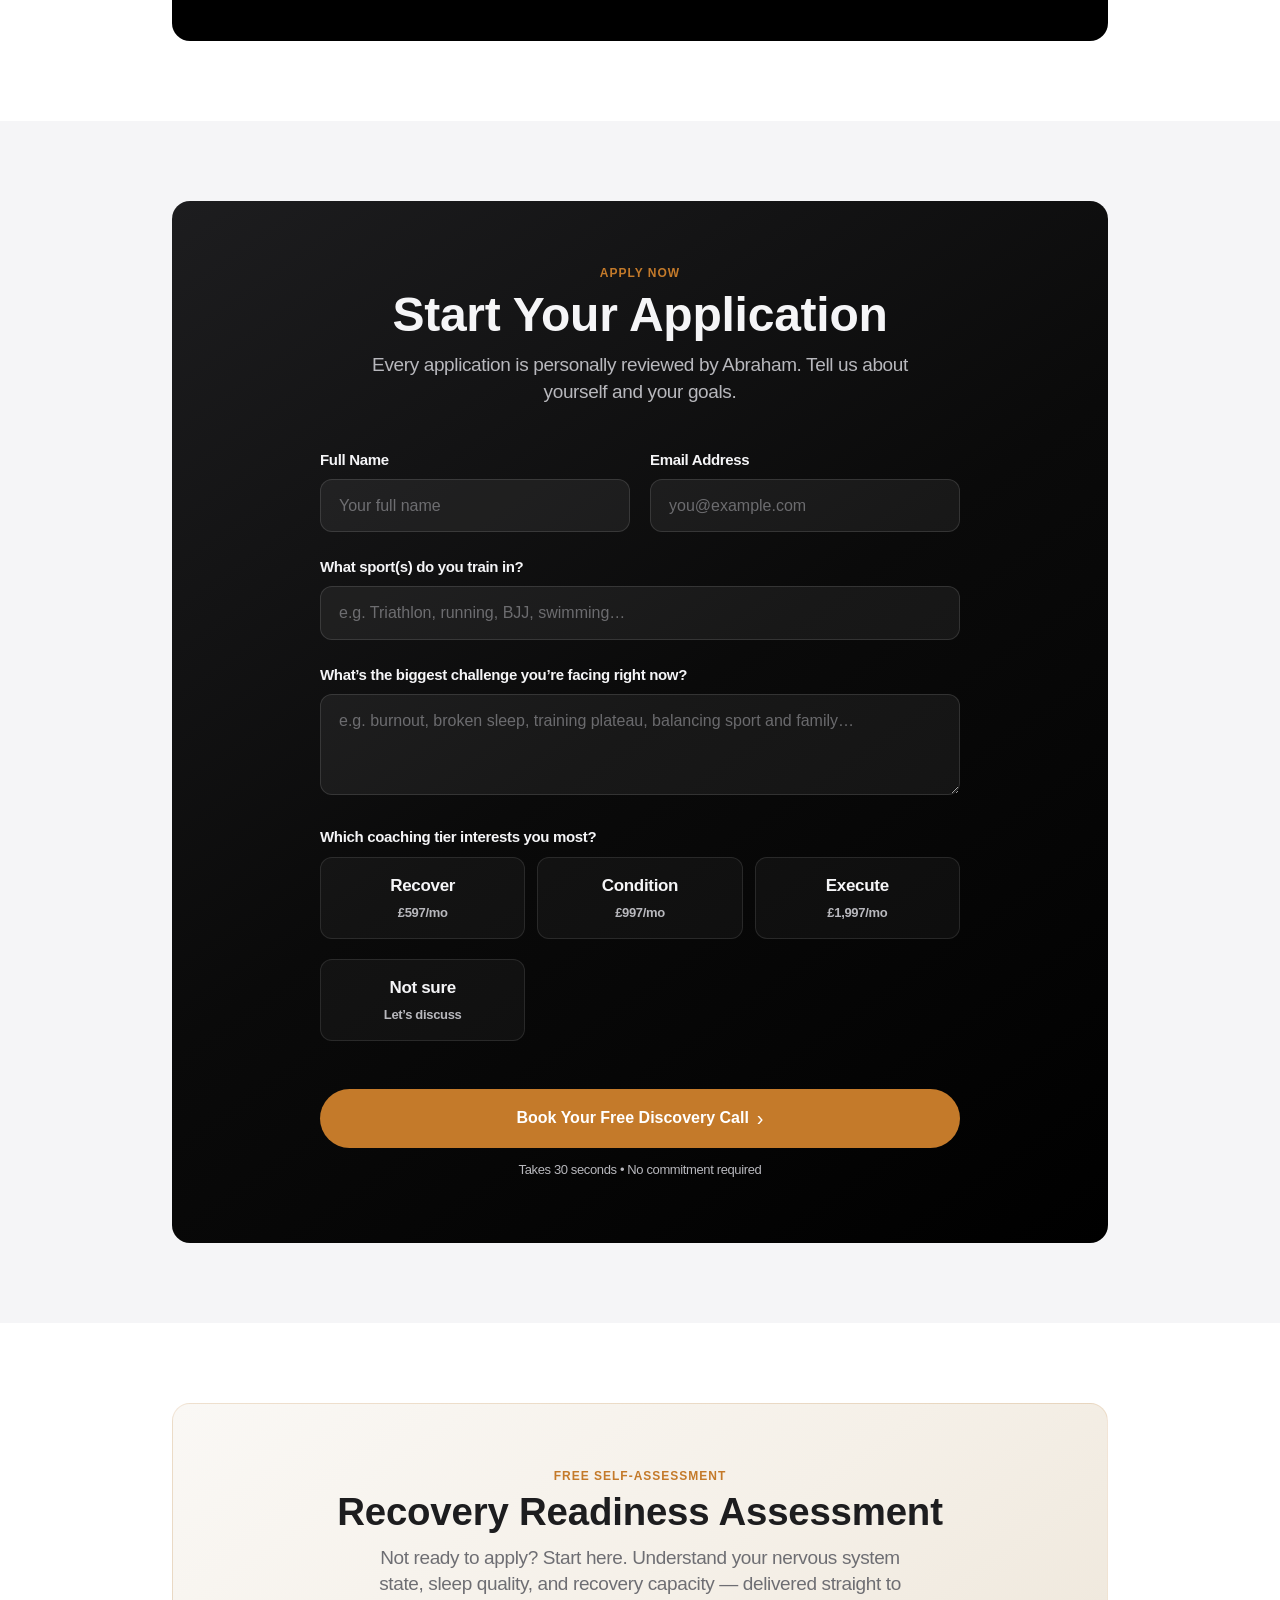
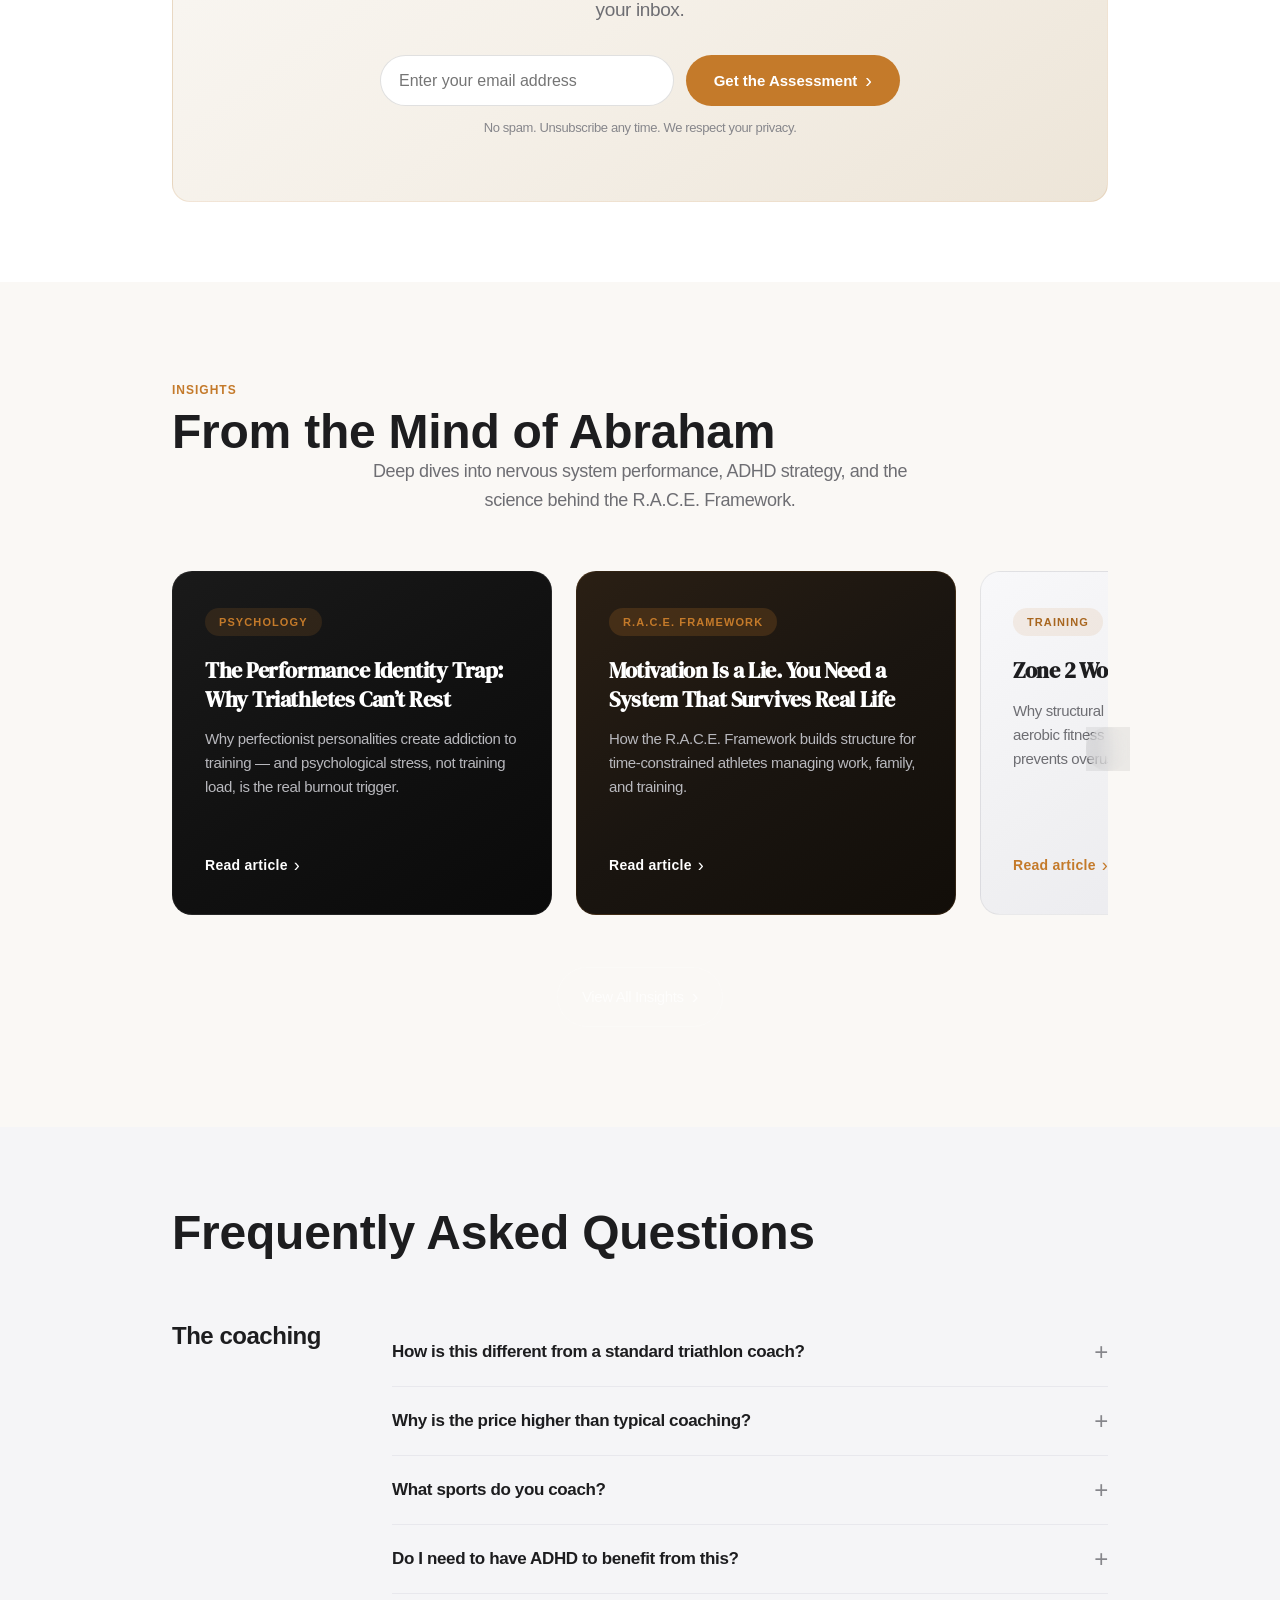
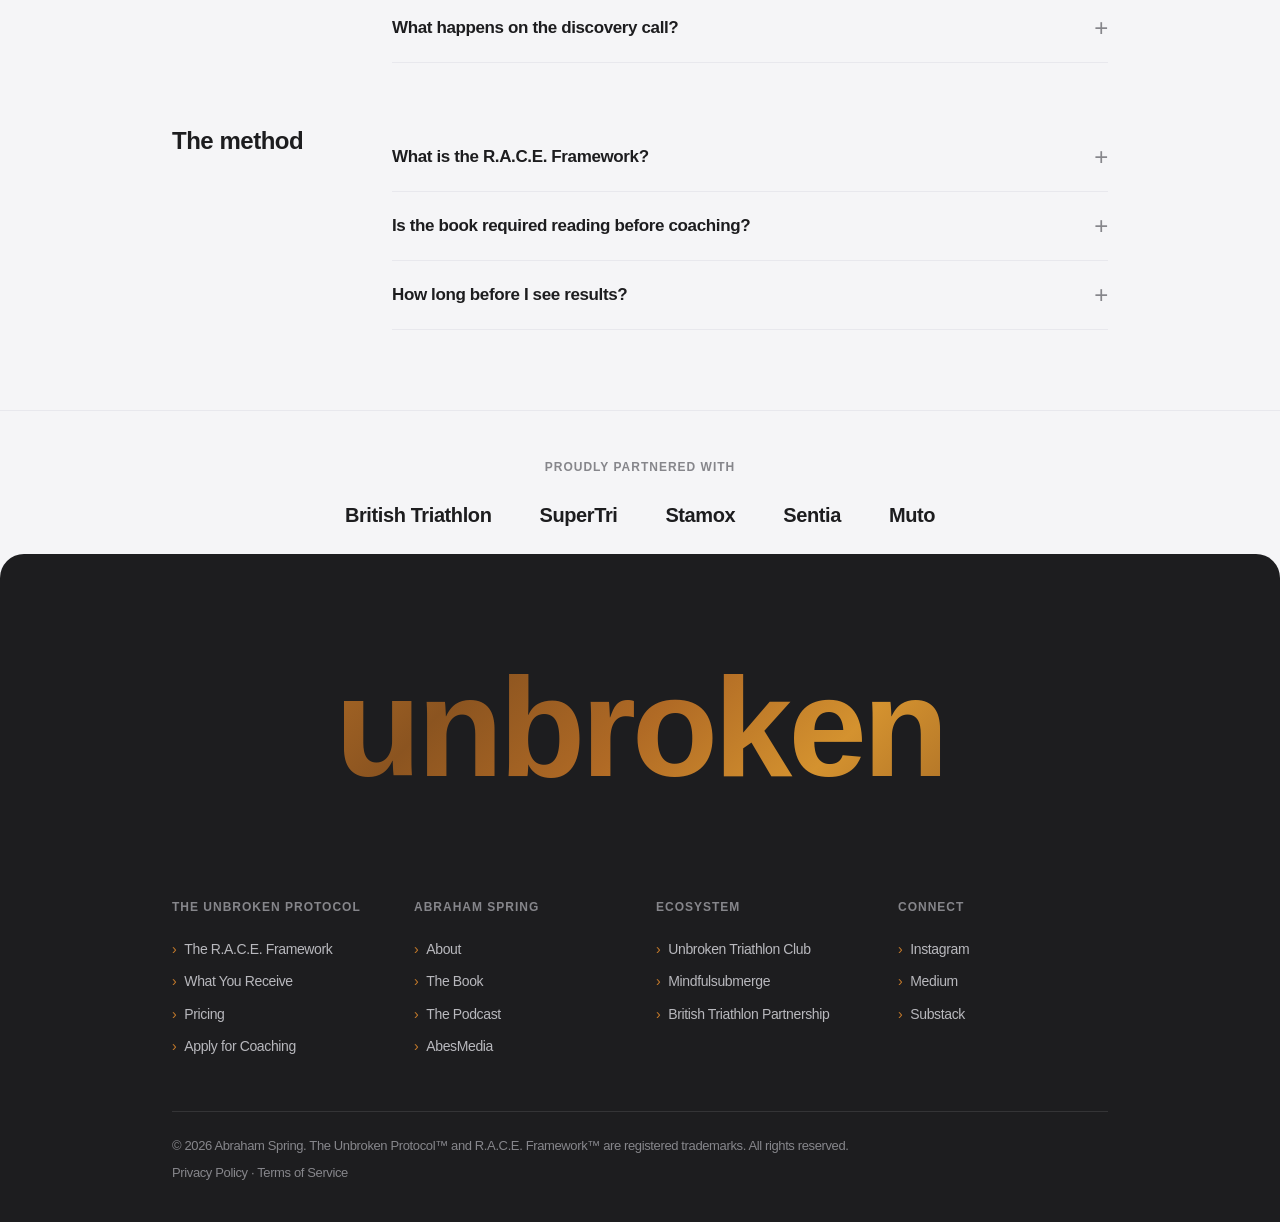
==== commit fb191766: "Replace inline video with compact CTA bar + fullscreen modal The embedded video player made the test" ====
--- a/index.html
+++ b/index.html
@@ -684,12 +684,22 @@
               <span class="testimonial-result-label">Result:</span>
               <span>Local competitor to 3rd in the world &mdash; back-to-back IBJJF championships</span>
             </div>
-            <div class="video-embed-wrap" id="ronaldoVideoWrap">
-              <video preload="metadata" playsinline id="ronaldoVideo">
-                <source src="/assets/ronaldo-testimonial.mp4" type="video/mp4">
-              </video>
-              <div class="video-play-overlay" id="ronaldoPlayBtn" aria-label="Play testimonial video">
-                <svg width="48" height="48" viewBox="0 0 48 48" fill="none"><circle cx="24" cy="24" r="23" fill="rgba(196,122,42,0.9)" stroke="white" stroke-width="2"/><path d="M19 15v18l16-9z" fill="white"/></svg>
+            <button class="video-cta-bar" id="ronaldoPlayBtn" aria-label="Watch Ronaldo's video testimonial">
+              <span class="video-cta-icon">
+                <svg width="18" height="18" viewBox="0 0 24 24" fill="white"><path d="M8 5v14l11-7z"/></svg>
+              </span>
+              <span class="video-cta-text">Watch video testimonial</span>
+              <span class="video-cta-arrow">&rsaquo;</span>
+            </button>
+
+            <!-- Video modal overlay -->
+            <div class="video-modal" id="ronaldoVideoModal" aria-hidden="true">
+              <div class="video-modal-backdrop" id="ronaldoModalClose"></div>
+              <div class="video-modal-content">
+                <button class="video-modal-close-btn" aria-label="Close video">&times;</button>
+                <video controls playsinline id="ronaldoVideo">
+                  <source src="/assets/ronaldo-testimonial.mp4" type="video/mp4">
+                </video>
               </div>
             </div>
             <div class="testimonial-attribution">
--- a/styles.css
+++ b/styles.css
@@ -2602,34 +2602,96 @@
 }
 
 /* ===== RONALDO VIDEO EMBED ===== */
-.video-embed-wrap {
-  position: relative;
-  display: inline-flex;
+/* ===== VIDEO CTA BAR (inside testimonial card) ===== */
+.video-cta-bar {
+  display: flex;
+  align-items: center;
+  gap: 12px;
+  width: 100%;
+  padding: 14px 18px;
+  margin-bottom: 20px;
+  border: none;
   border-radius: var(--radius-sm);
-  overflow: hidden;
-  margin-bottom: 20px;
+  background: var(--accent);
+  color: #fff;
+  font-family: var(--font-body);
+  font-size: 14px;
+  font-weight: 600;
+  letter-spacing: 0.01em;
   cursor: pointer;
-  max-width: 100%;
-}
-.video-embed-wrap video {
-  display: block;
-  width: 280px;
-  max-width: 100%;
-  border-radius: var(--radius-sm);
-}
-.video-play-overlay {
+  transition: opacity 0.3s, transform 0.3s;
+}
+.video-cta-bar:hover {
+  opacity: 0.88;
+  transform: translateY(-1px);
+}
+.video-cta-icon {
+  display: flex;
+  align-items: center;
+  justify-content: center;
+  width: 30px;
+  height: 30px;
+  border-radius: 50%;
+  background: rgba(255,255,255,0.2);
+  flex-shrink: 0;
+}
+.video-cta-text { flex: 1; text-align: left; }
+.video-cta-arrow { font-size: 22px; line-height: 1; opacity: 0.7; }
+
+/* ===== VIDEO MODAL OVERLAY ===== */
+.video-modal {
+  position: fixed;
+  inset: 0;
+  z-index: 9999;
+  display: flex;
+  align-items: center;
+  justify-content: center;
+  opacity: 0;
+  visibility: hidden;
+  transition: opacity 0.35s, visibility 0.35s;
+}
+.video-modal.active { opacity: 1; visibility: visible; }
+.video-modal-backdrop {
   position: absolute;
   inset: 0;
+  background: rgba(0,0,0,0.85);
+  cursor: pointer;
+}
+.video-modal-content {
+  position: relative;
+  width: 90vw;
+  max-width: 720px;
+  border-radius: var(--radius);
+  overflow: hidden;
+  transform: scale(0.92);
+  transition: transform 0.35s cubic-bezier(0.25, 0.46, 0.45, 0.94);
+}
+.video-modal.active .video-modal-content { transform: scale(1); }
+.video-modal-content video {
+  display: block;
+  width: 100%;
+  border-radius: var(--radius);
+}
+.video-modal-close-btn {
+  position: absolute;
+  top: 12px;
+  right: 12px;
+  z-index: 2;
+  width: 36px;
+  height: 36px;
+  border: none;
+  border-radius: 50%;
+  background: rgba(0,0,0,0.6);
+  color: #fff;
+  font-size: 22px;
+  line-height: 1;
+  cursor: pointer;
   display: flex;
   align-items: center;
   justify-content: center;
-  background: rgba(0,0,0,0.35);
   transition: background 0.3s;
-  border-radius: var(--radius-sm);
-}
-.video-play-overlay:hover { background: rgba(0,0,0,0.2); }
-.video-play-overlay svg { filter: drop-shadow(0 2px 8px rgba(0,0,0,0.3)); }
-.video-embed-wrap.playing .video-play-overlay { opacity: 0; pointer-events: none; }
+}
+.video-modal-close-btn:hover { background: rgba(0,0,0,0.8); }
 
 /* partner-name links inherit typography, just remove underline */
 a.partner-name {
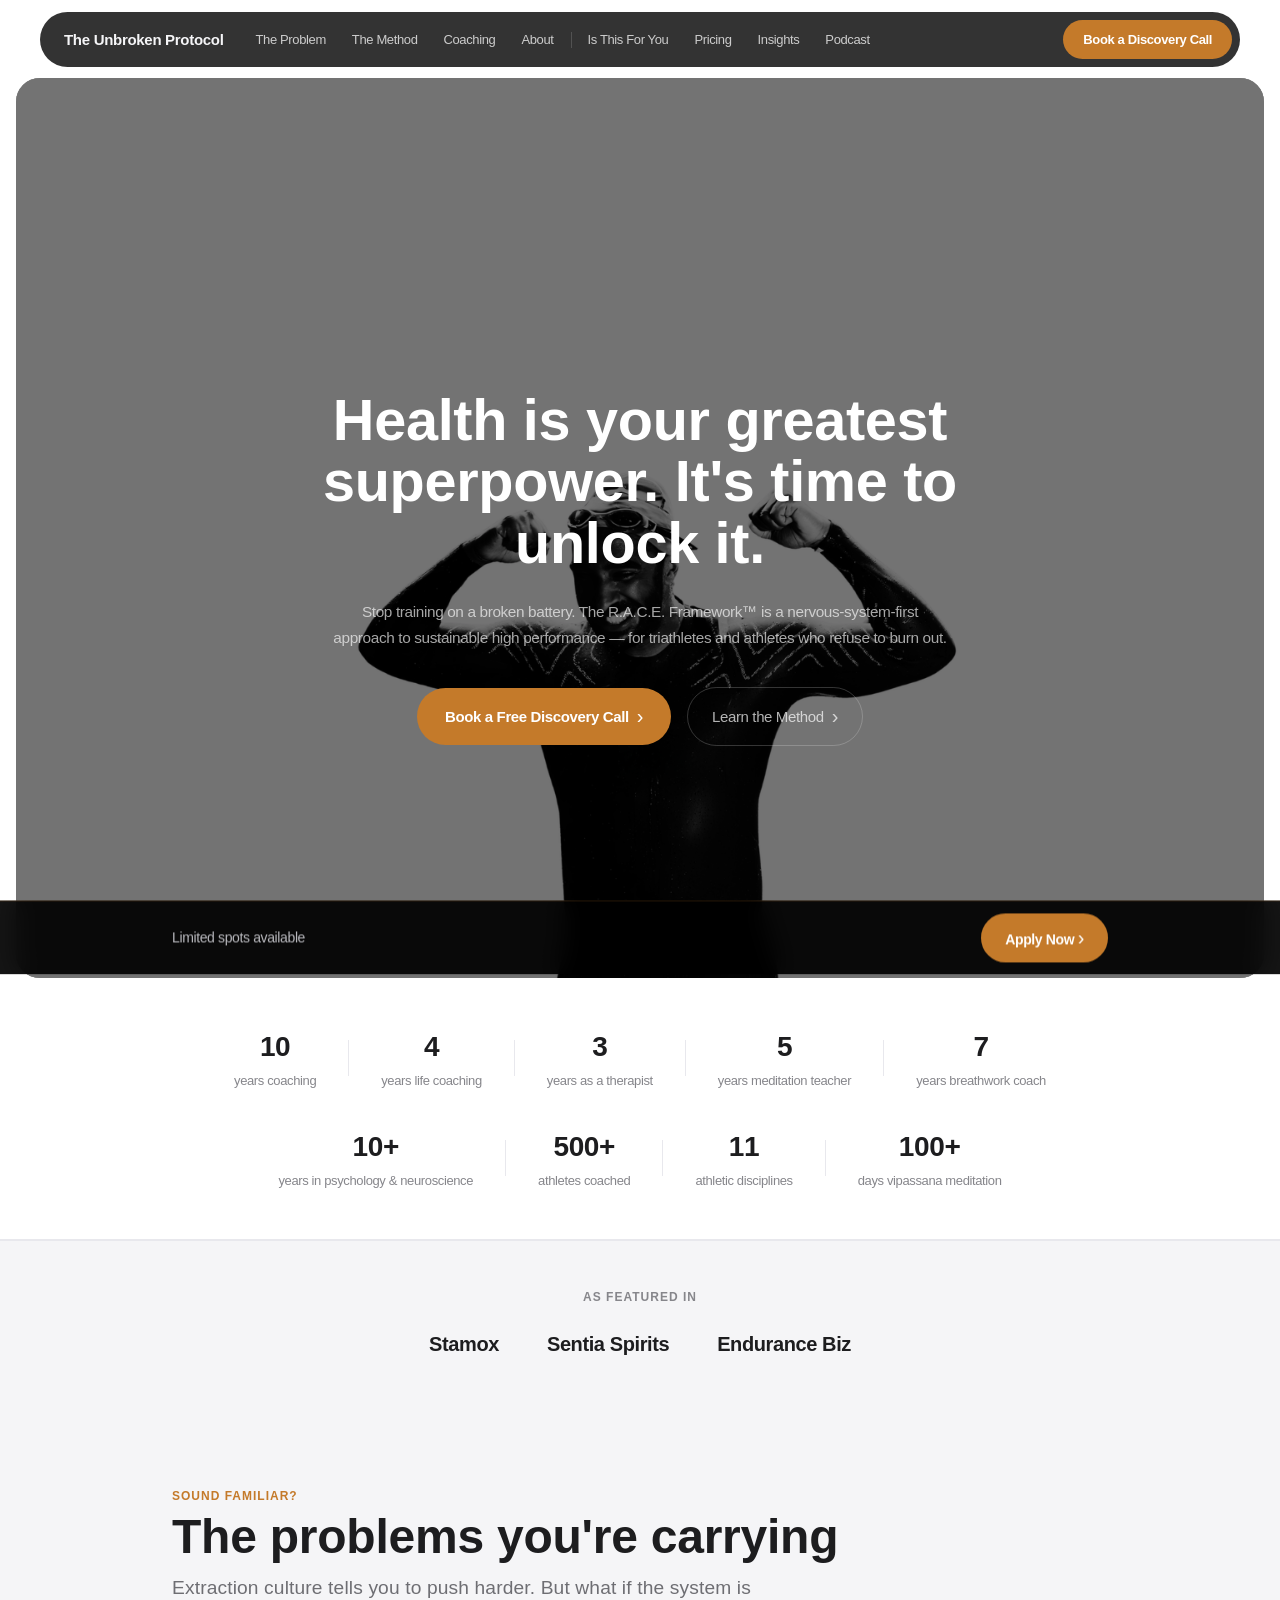
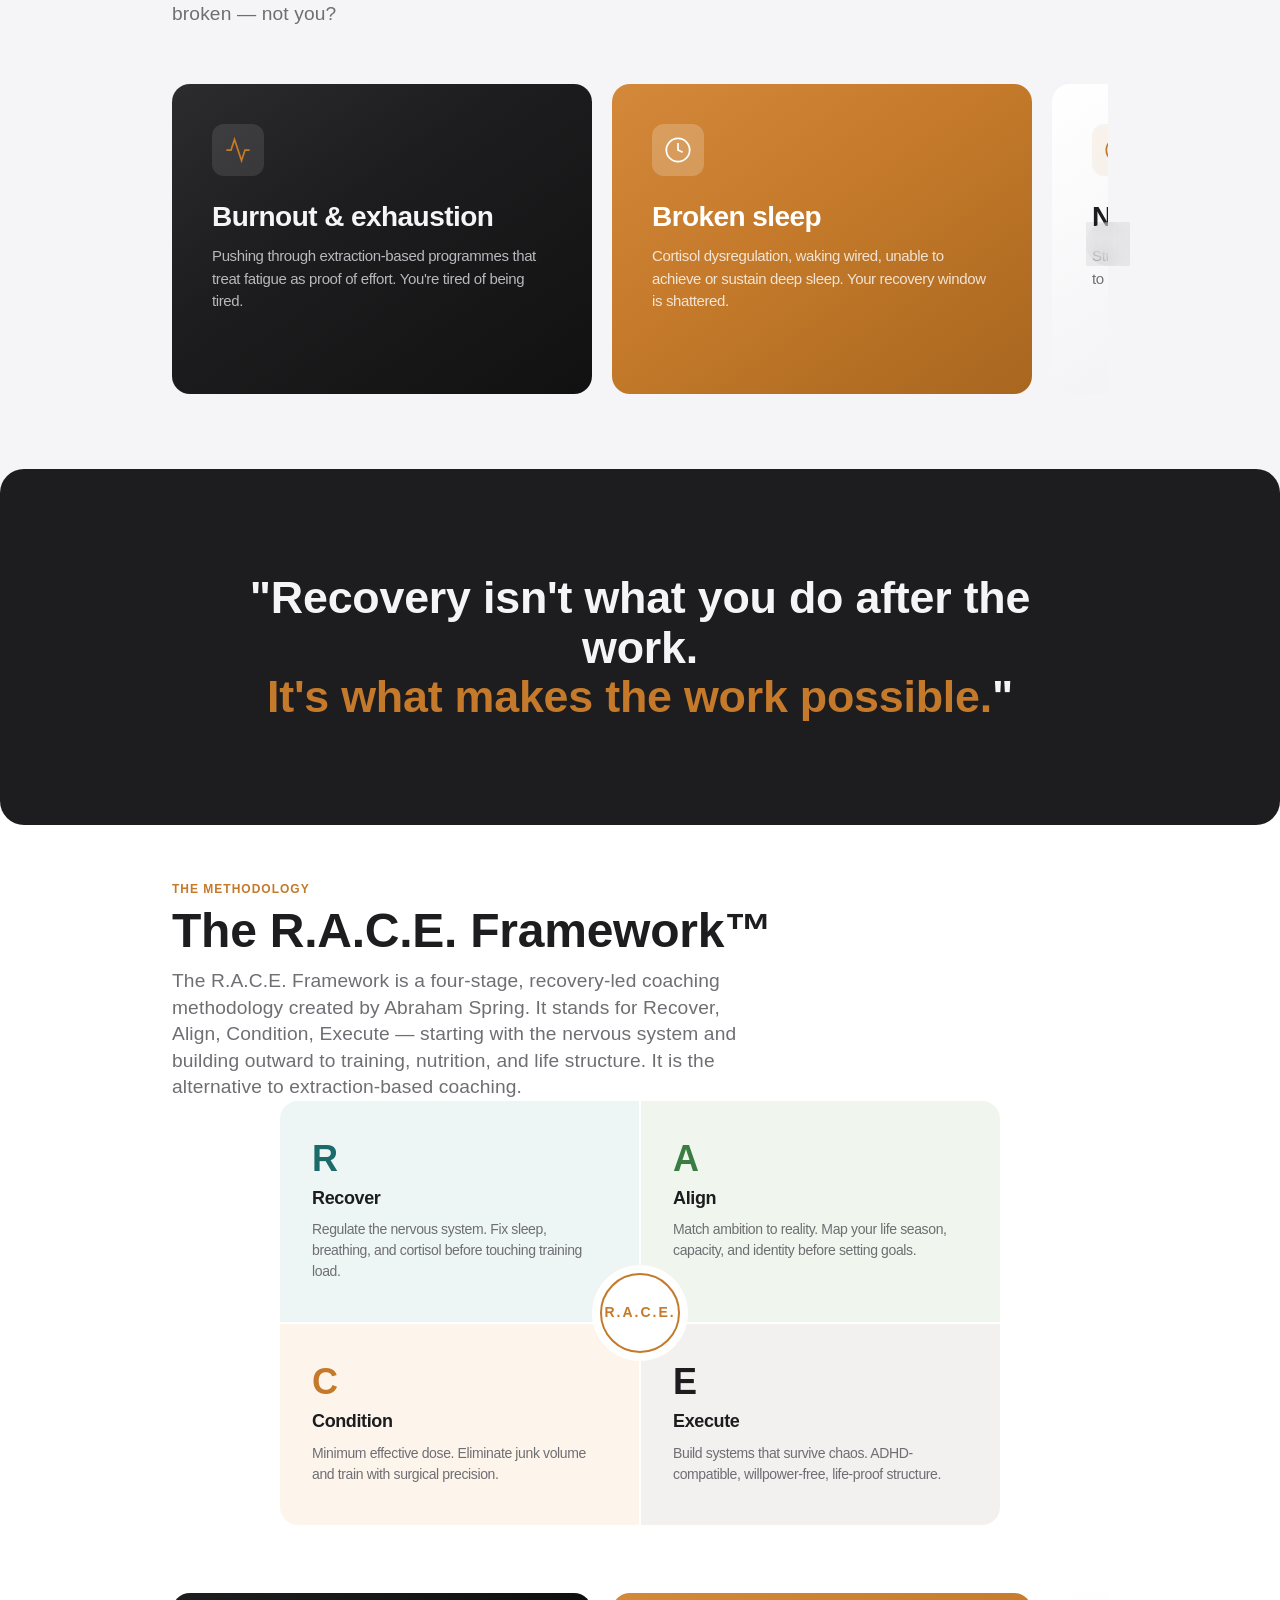
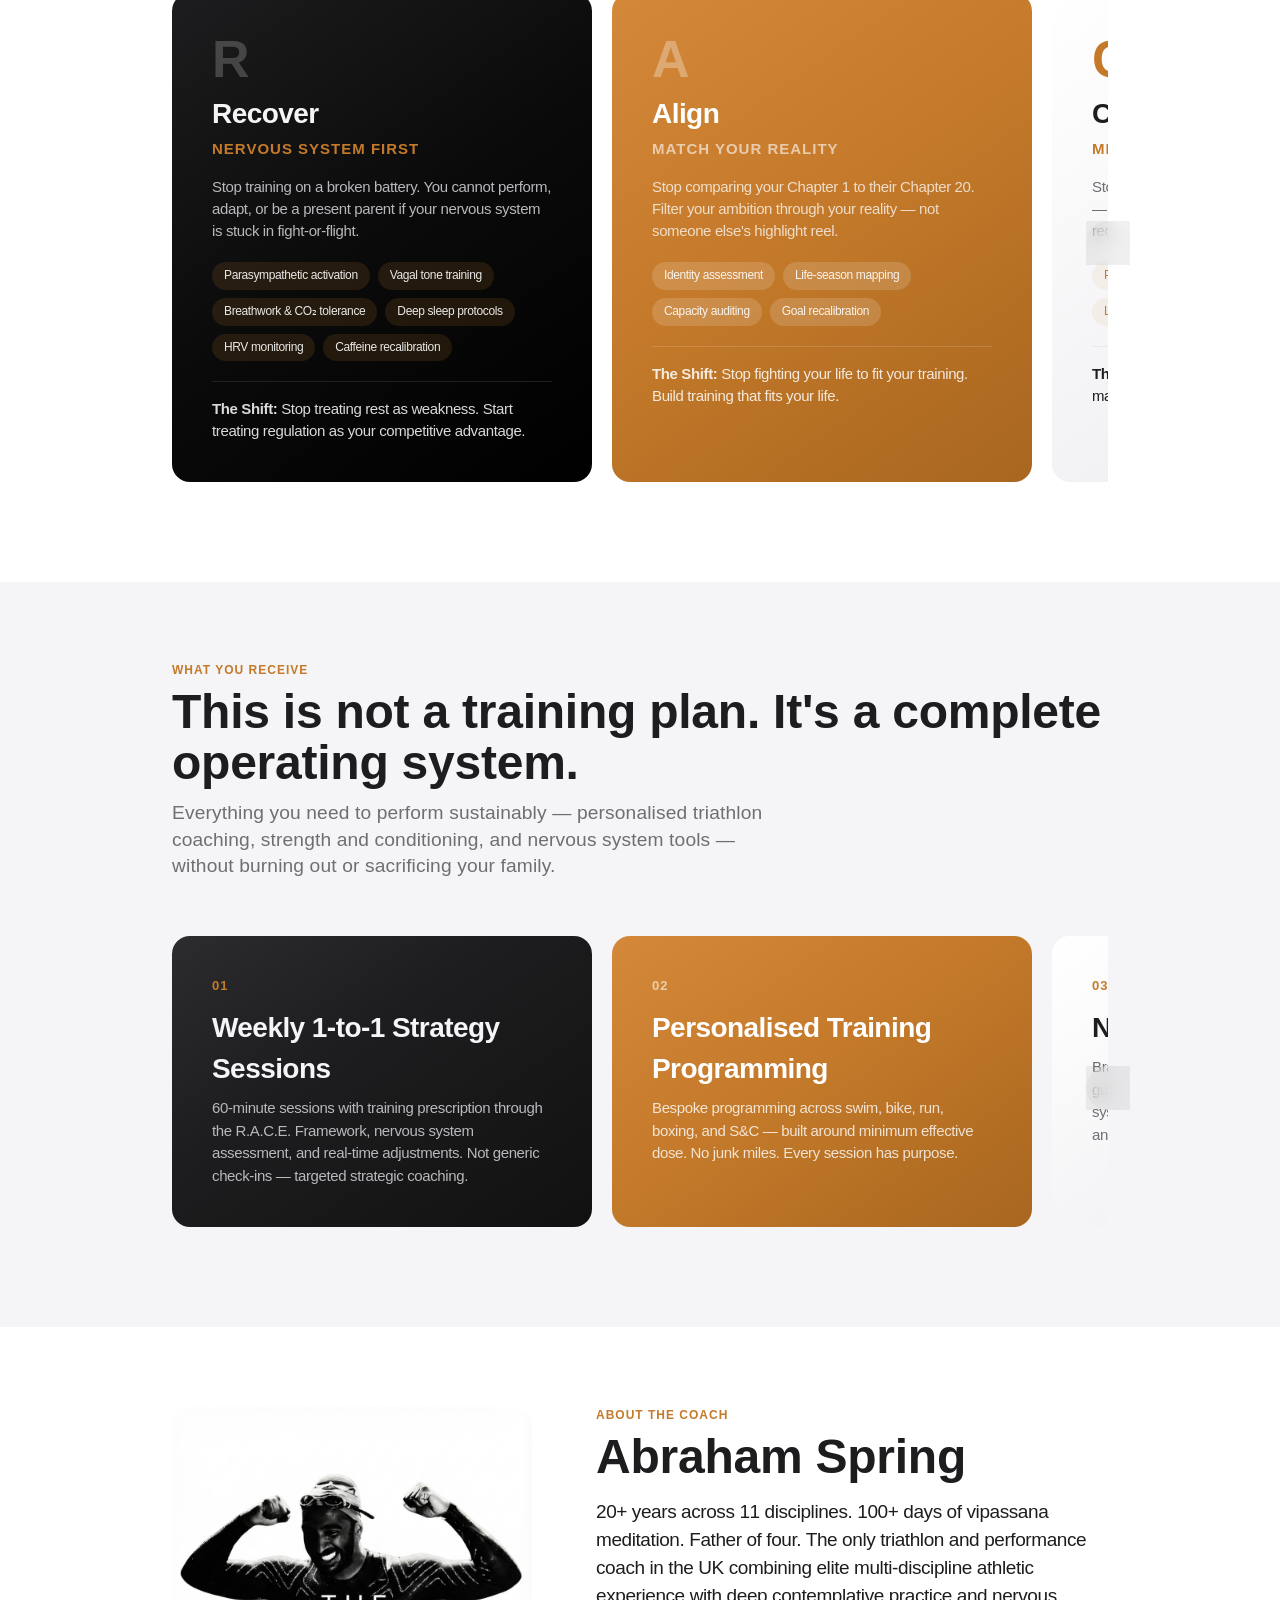
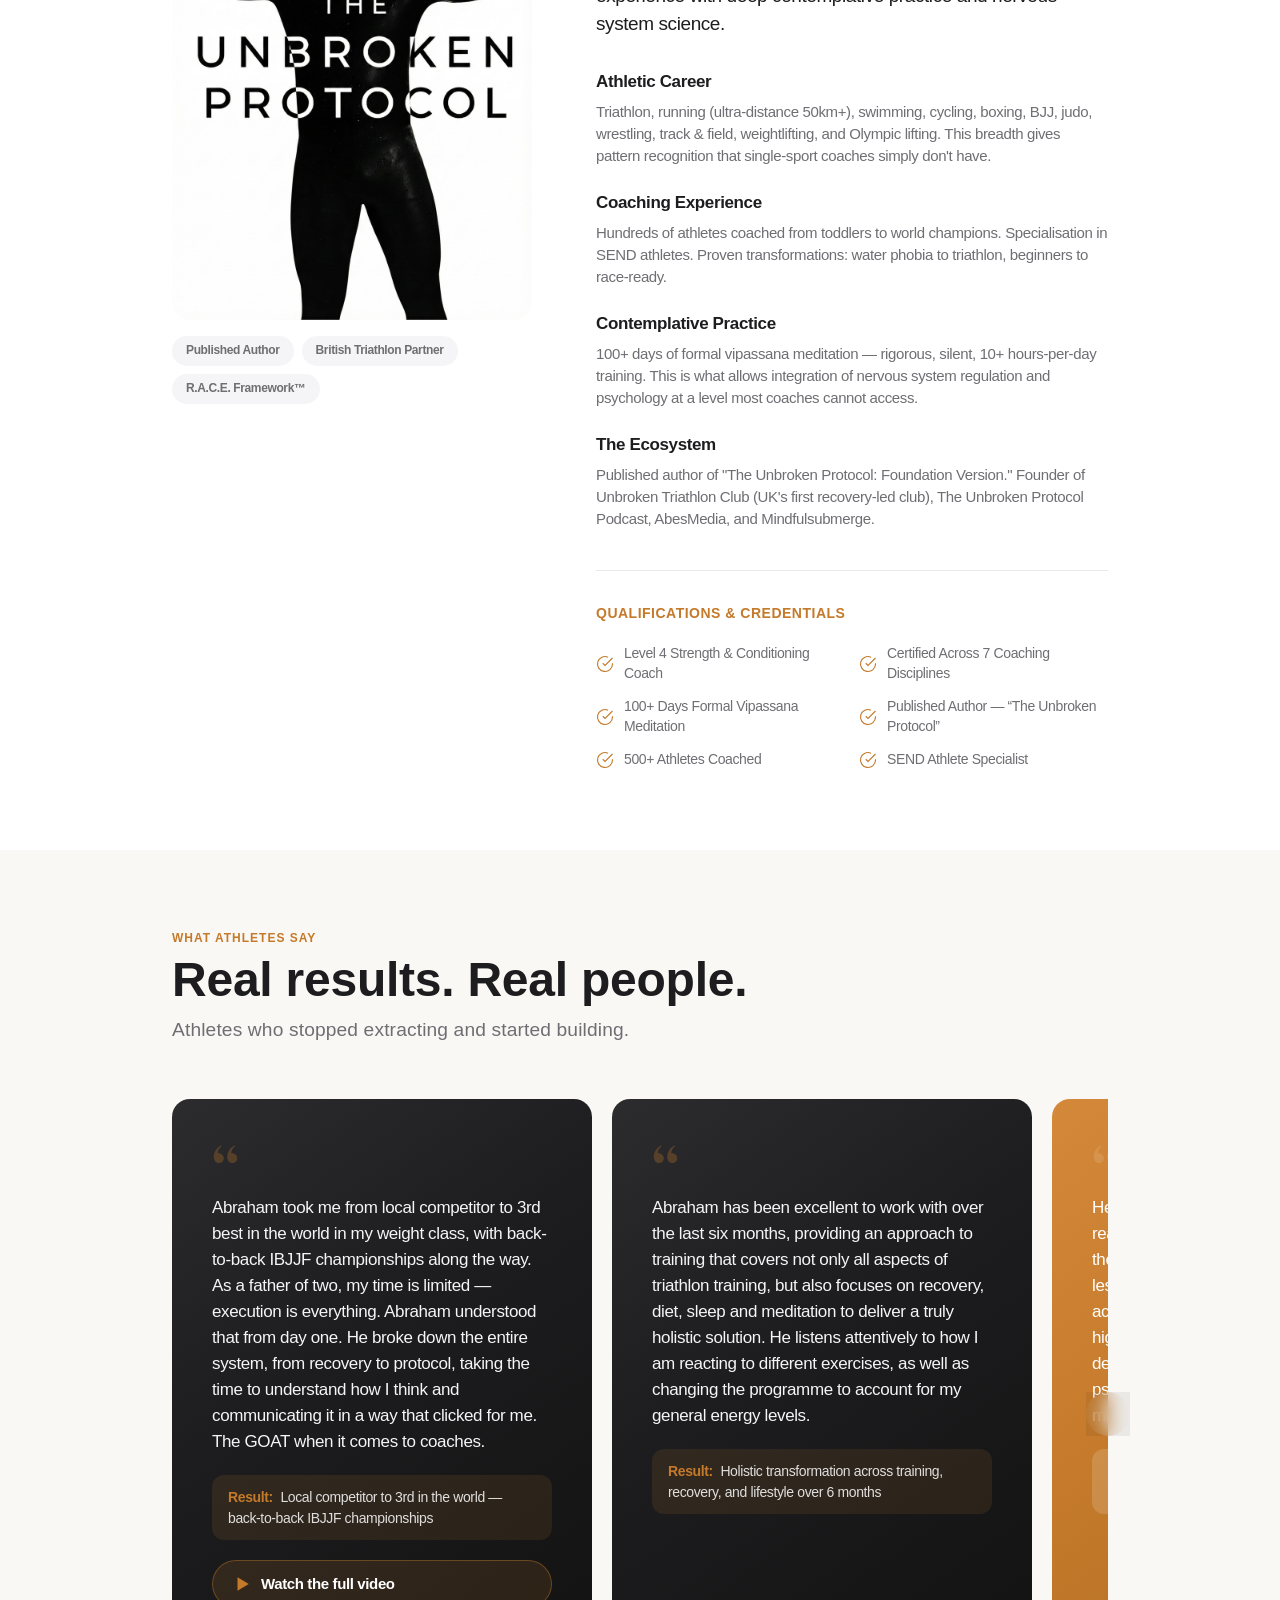
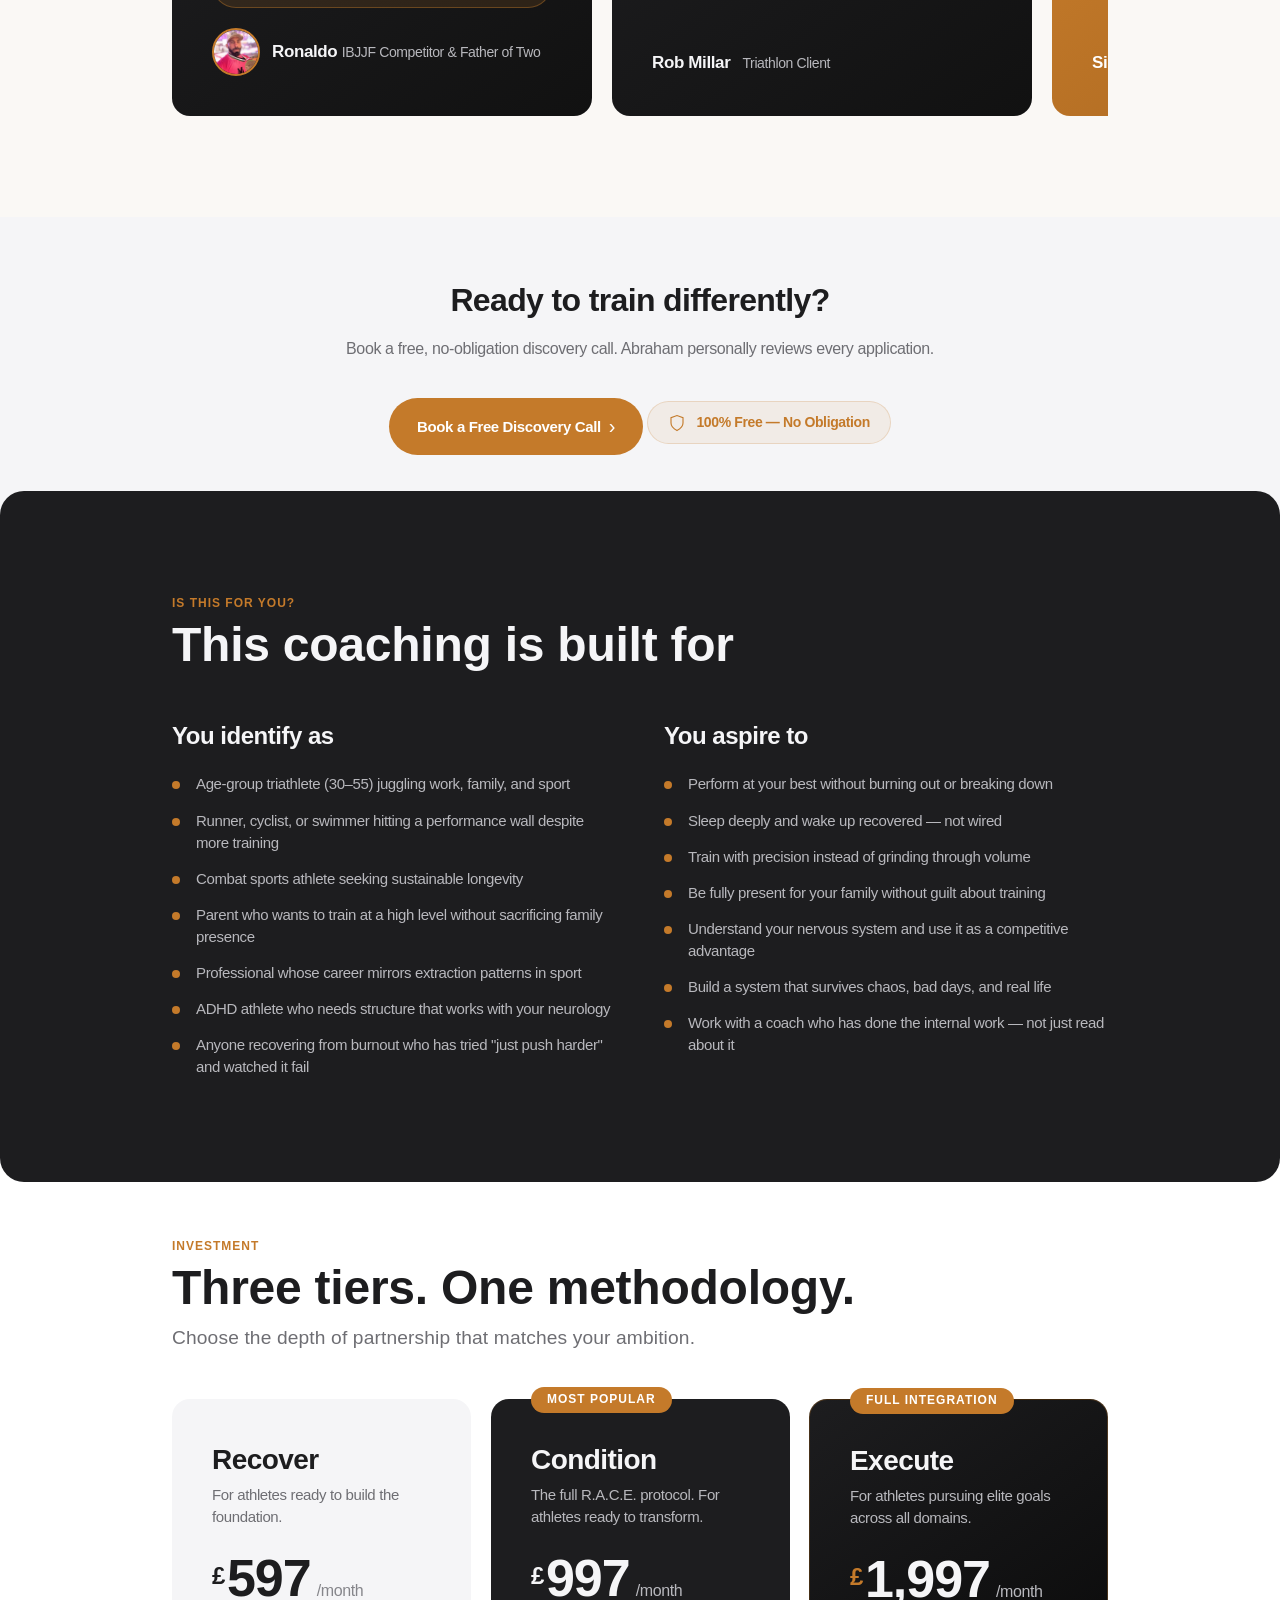
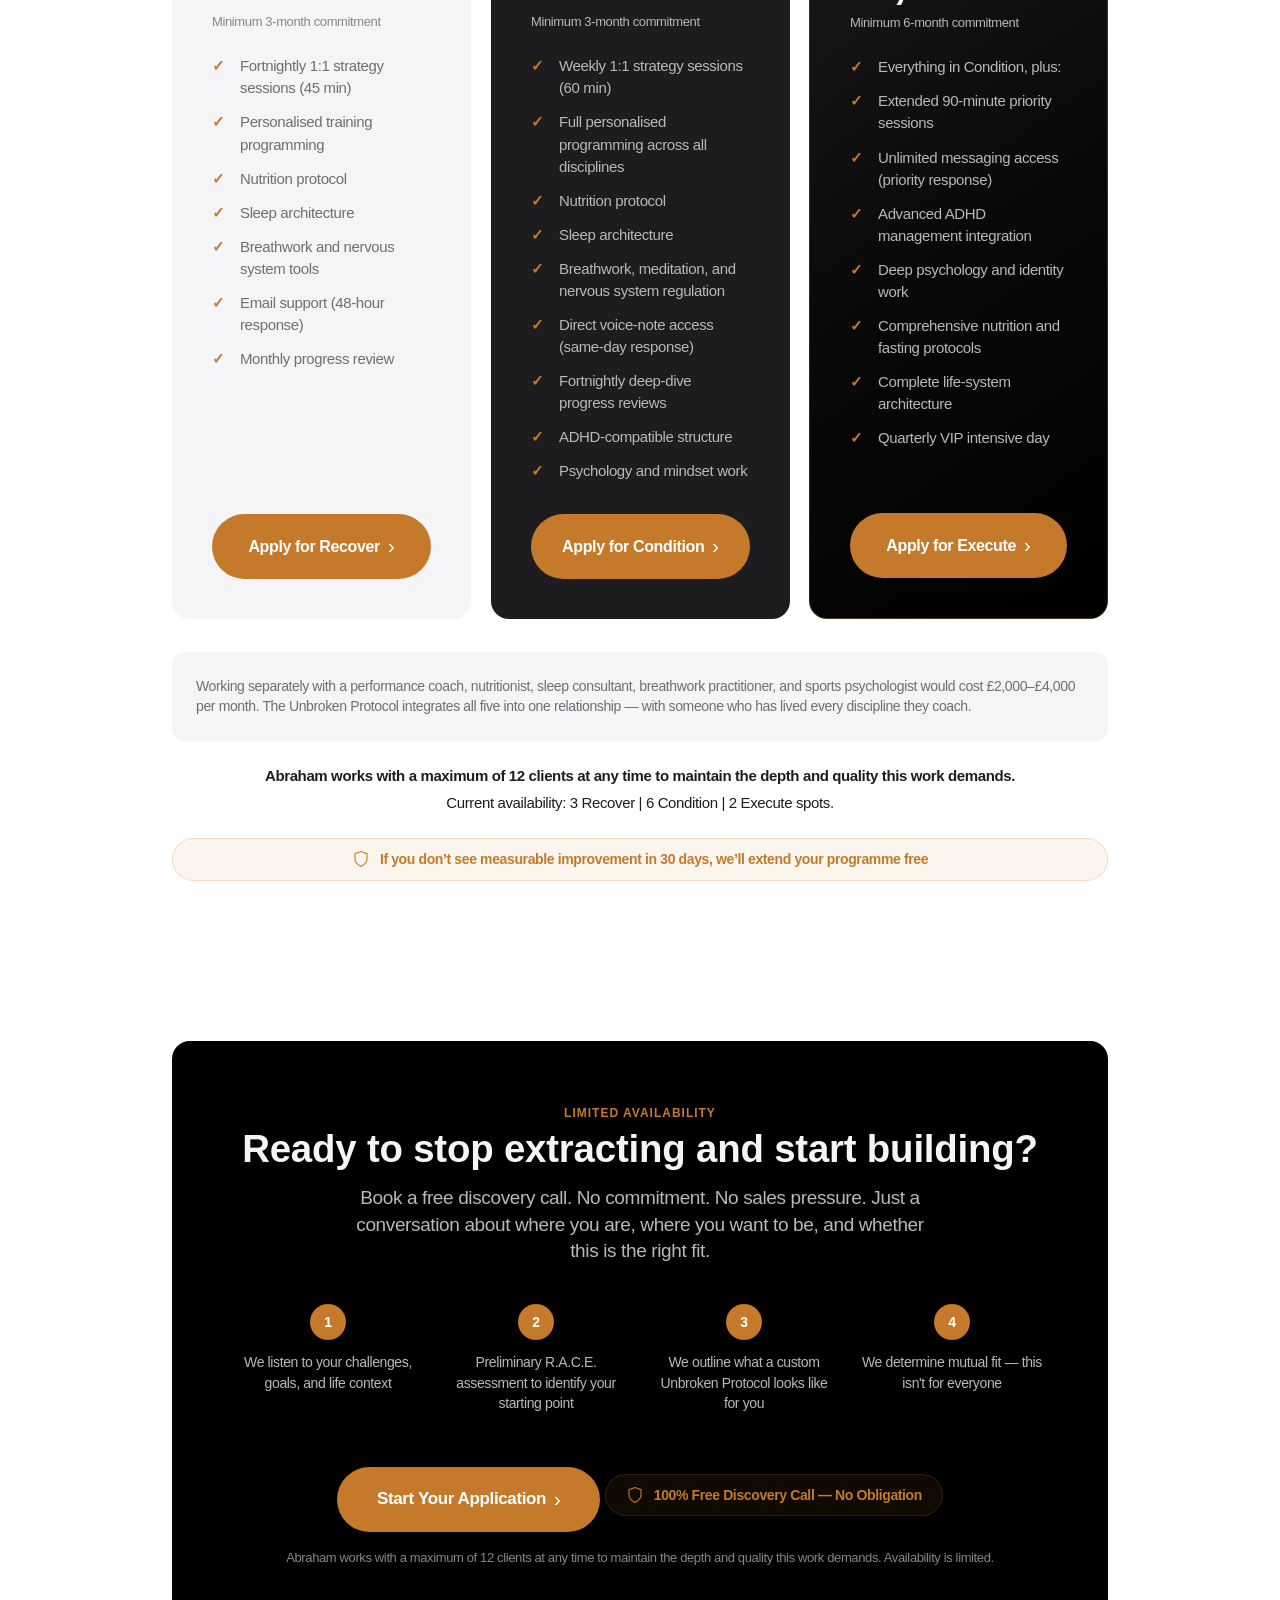
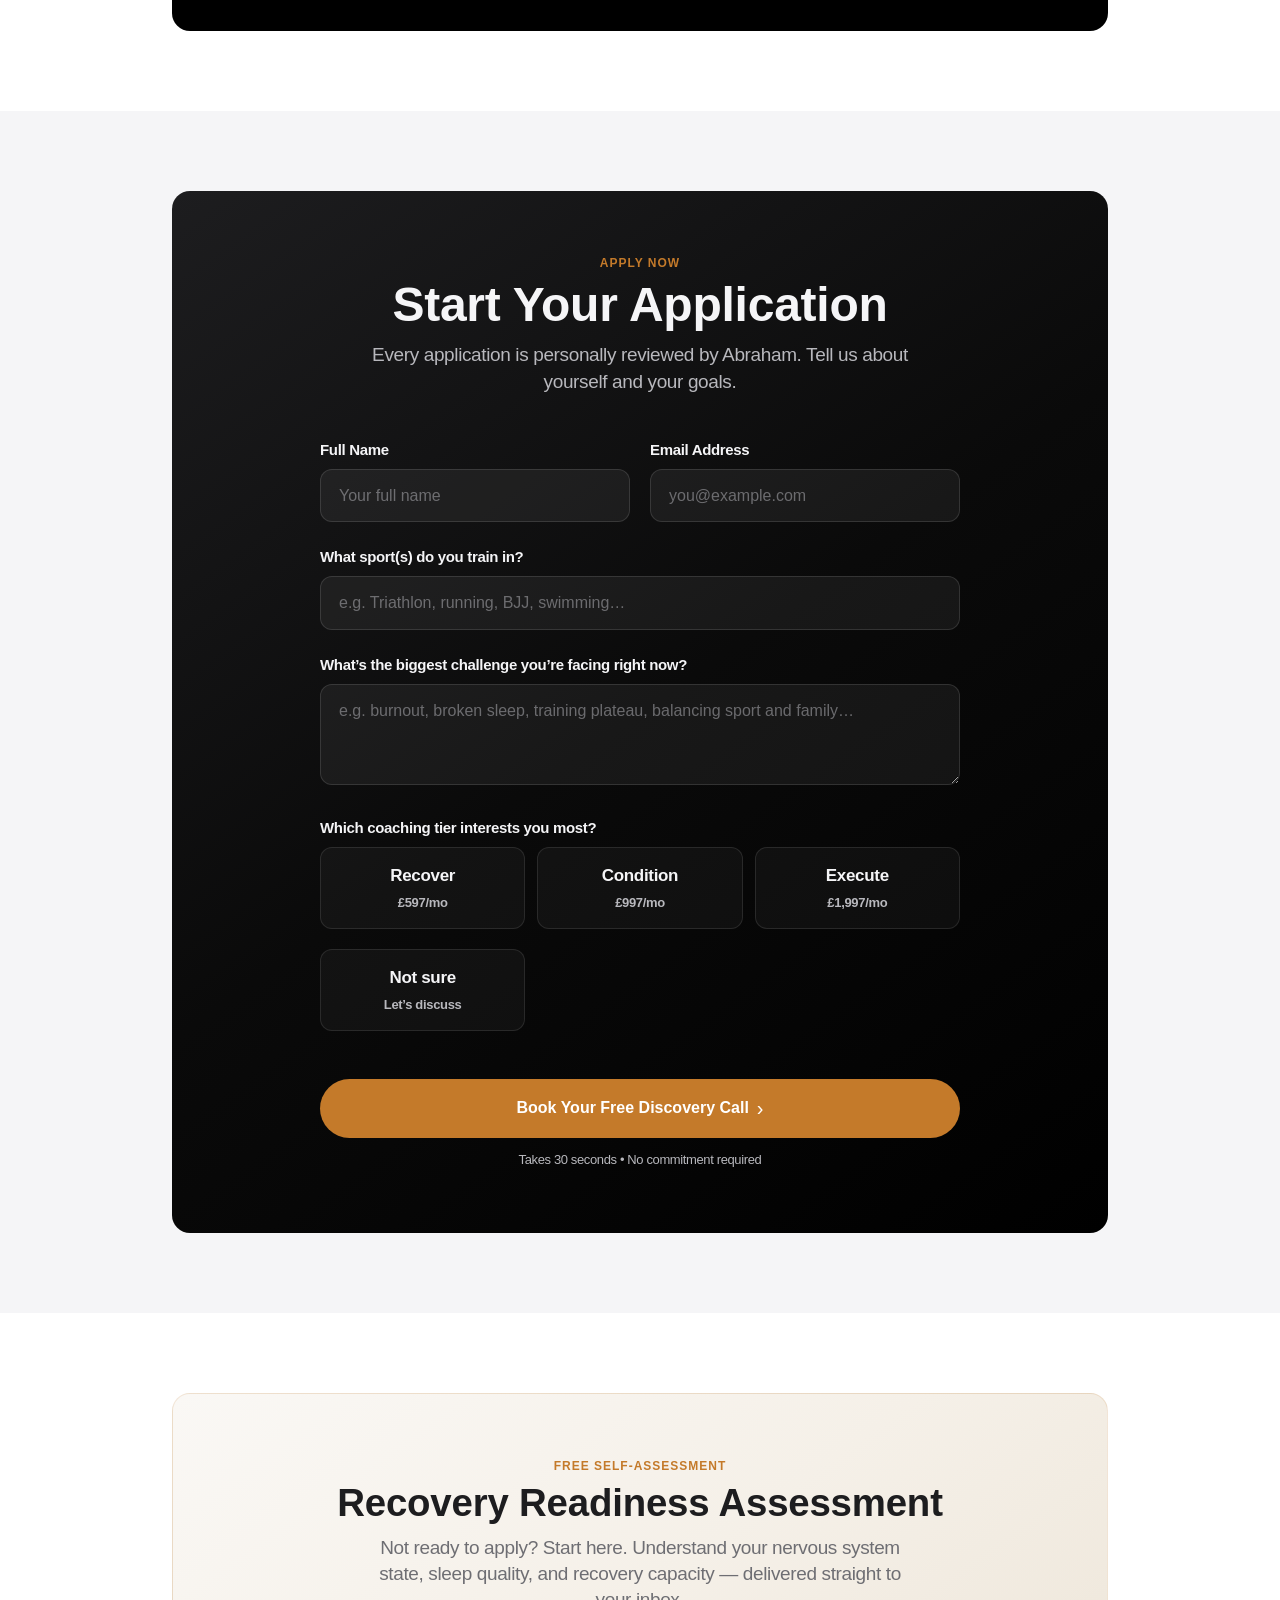
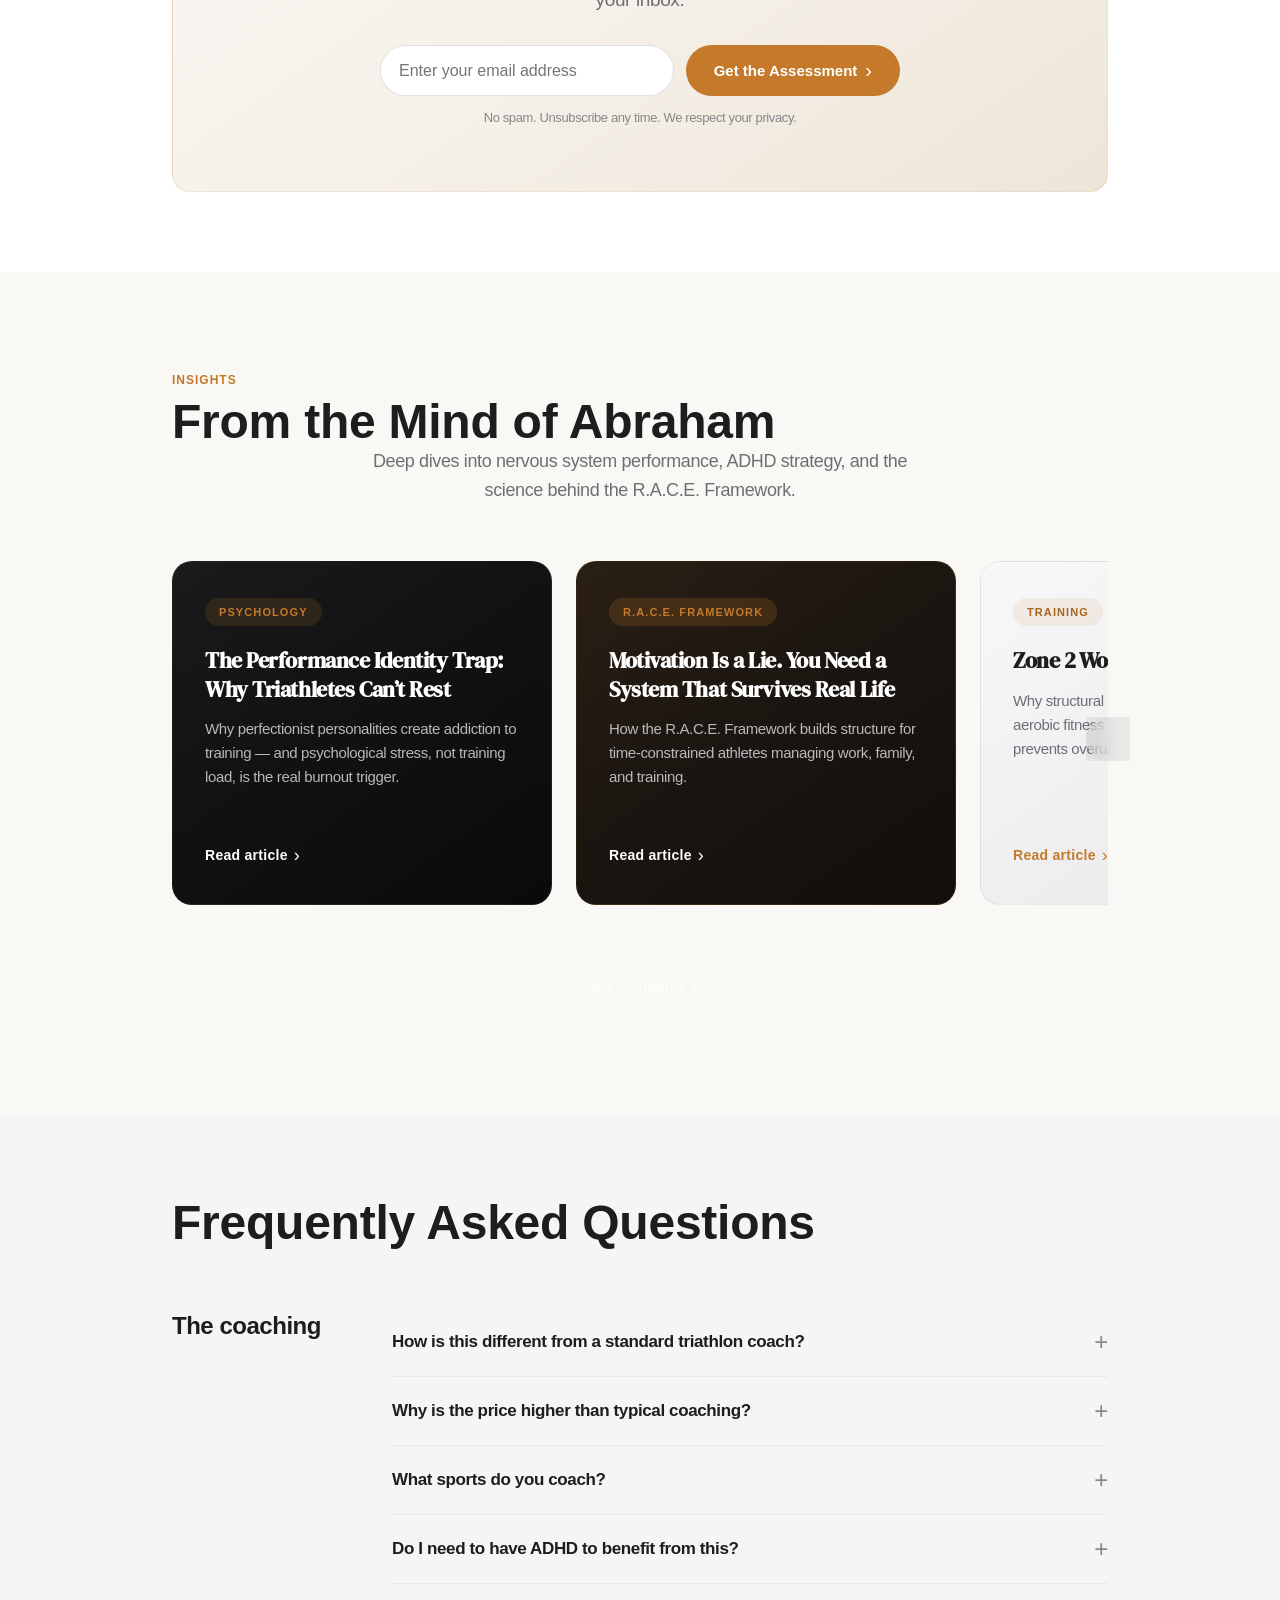
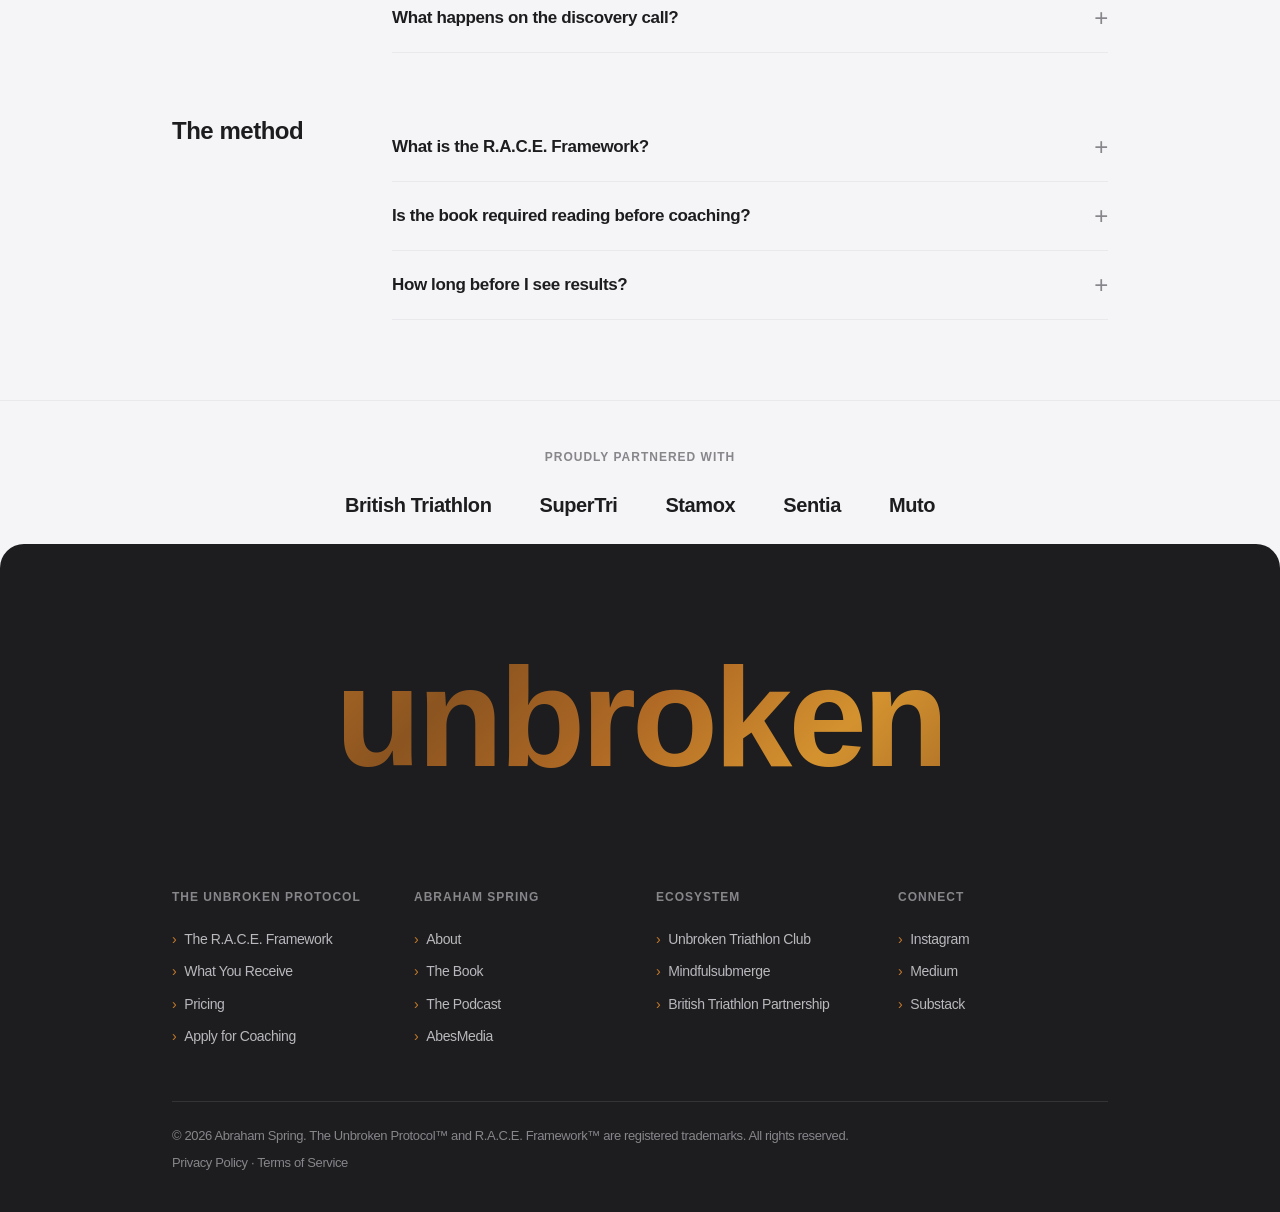
==== commit 022cbe25: "Restore mid-page CTA, clean up dead video CSS/JS Only the testimonial video needed reverting (alread" ====
--- a/index.html
+++ b/index.html
@@ -684,24 +684,10 @@
               <span class="testimonial-result-label">Result:</span>
               <span>Local competitor to 3rd in the world &mdash; back-to-back IBJJF championships</span>
             </div>
-            <button class="video-cta-bar" id="ronaldoPlayBtn" aria-label="Watch Ronaldo's video testimonial">
-              <span class="video-cta-icon">
-                <svg width="18" height="18" viewBox="0 0 24 24" fill="white"><path d="M8 5v14l11-7z"/></svg>
-              </span>
-              <span class="video-cta-text">Watch video testimonial</span>
-              <span class="video-cta-arrow">&rsaquo;</span>
-            </button>
-
-            <!-- Video modal overlay -->
-            <div class="video-modal" id="ronaldoVideoModal" aria-hidden="true">
-              <div class="video-modal-backdrop" id="ronaldoModalClose"></div>
-              <div class="video-modal-content">
-                <button class="video-modal-close-btn" aria-label="Close video">&times;</button>
-                <video controls playsinline id="ronaldoVideo">
-                  <source src="/assets/ronaldo-testimonial.mp4" type="video/mp4">
-                </video>
-              </div>
-            </div>
+            <a href="/assets/ronaldo-testimonial.mp4" target="_blank" rel="noopener" style="display:inline-flex;align-items:center;gap:10px;background:rgba(196,122,42,0.15);border:1px solid rgba(196,122,42,0.4);color:#fff;font-size:15px;font-weight:600;padding:12px 20px;border-radius:980px;margin-bottom:20px;text-decoration:none;">
+              <svg width="18" height="18" viewBox="0 0 16 16" fill="#C47A2A"><path d="M4 2v12l10-6z"/></svg>
+              Watch the full video
+            </a>
             <div class="testimonial-attribution">
               <img src="assets/ronaldo.jpg" alt="Ronaldo — IBJJF Competitor" class="testimonial-avatar" width="48" height="48" loading="lazy">
               <div>
--- a/styles.css
+++ b/styles.css
@@ -2601,98 +2601,6 @@
   margin-top: 20px;
 }
 
-/* ===== RONALDO VIDEO EMBED ===== */
-/* ===== VIDEO CTA BAR (inside testimonial card) ===== */
-.video-cta-bar {
-  display: flex;
-  align-items: center;
-  gap: 12px;
-  width: 100%;
-  padding: 14px 18px;
-  margin-bottom: 20px;
-  border: none;
-  border-radius: var(--radius-sm);
-  background: var(--accent);
-  color: #fff;
-  font-family: var(--font-body);
-  font-size: 14px;
-  font-weight: 600;
-  letter-spacing: 0.01em;
-  cursor: pointer;
-  transition: opacity 0.3s, transform 0.3s;
-}
-.video-cta-bar:hover {
-  opacity: 0.88;
-  transform: translateY(-1px);
-}
-.video-cta-icon {
-  display: flex;
-  align-items: center;
-  justify-content: center;
-  width: 30px;
-  height: 30px;
-  border-radius: 50%;
-  background: rgba(255,255,255,0.2);
-  flex-shrink: 0;
-}
-.video-cta-text { flex: 1; text-align: left; }
-.video-cta-arrow { font-size: 22px; line-height: 1; opacity: 0.7; }
-
-/* ===== VIDEO MODAL OVERLAY ===== */
-.video-modal {
-  position: fixed;
-  inset: 0;
-  z-index: 9999;
-  display: flex;
-  align-items: center;
-  justify-content: center;
-  opacity: 0;
-  visibility: hidden;
-  transition: opacity 0.35s, visibility 0.35s;
-}
-.video-modal.active { opacity: 1; visibility: visible; }
-.video-modal-backdrop {
-  position: absolute;
-  inset: 0;
-  background: rgba(0,0,0,0.85);
-  cursor: pointer;
-}
-.video-modal-content {
-  position: relative;
-  width: 90vw;
-  max-width: 720px;
-  border-radius: var(--radius);
-  overflow: hidden;
-  transform: scale(0.92);
-  transition: transform 0.35s cubic-bezier(0.25, 0.46, 0.45, 0.94);
-}
-.video-modal.active .video-modal-content { transform: scale(1); }
-.video-modal-content video {
-  display: block;
-  width: 100%;
-  border-radius: var(--radius);
-}
-.video-modal-close-btn {
-  position: absolute;
-  top: 12px;
-  right: 12px;
-  z-index: 2;
-  width: 36px;
-  height: 36px;
-  border: none;
-  border-radius: 50%;
-  background: rgba(0,0,0,0.6);
-  color: #fff;
-  font-size: 22px;
-  line-height: 1;
-  cursor: pointer;
-  display: flex;
-  align-items: center;
-  justify-content: center;
-  transition: background 0.3s;
-}
-.video-modal-close-btn:hover { background: rgba(0,0,0,0.8); }
-
 /* partner-name links inherit typography, just remove underline */
 a.partner-name {
   text-decoration: none;
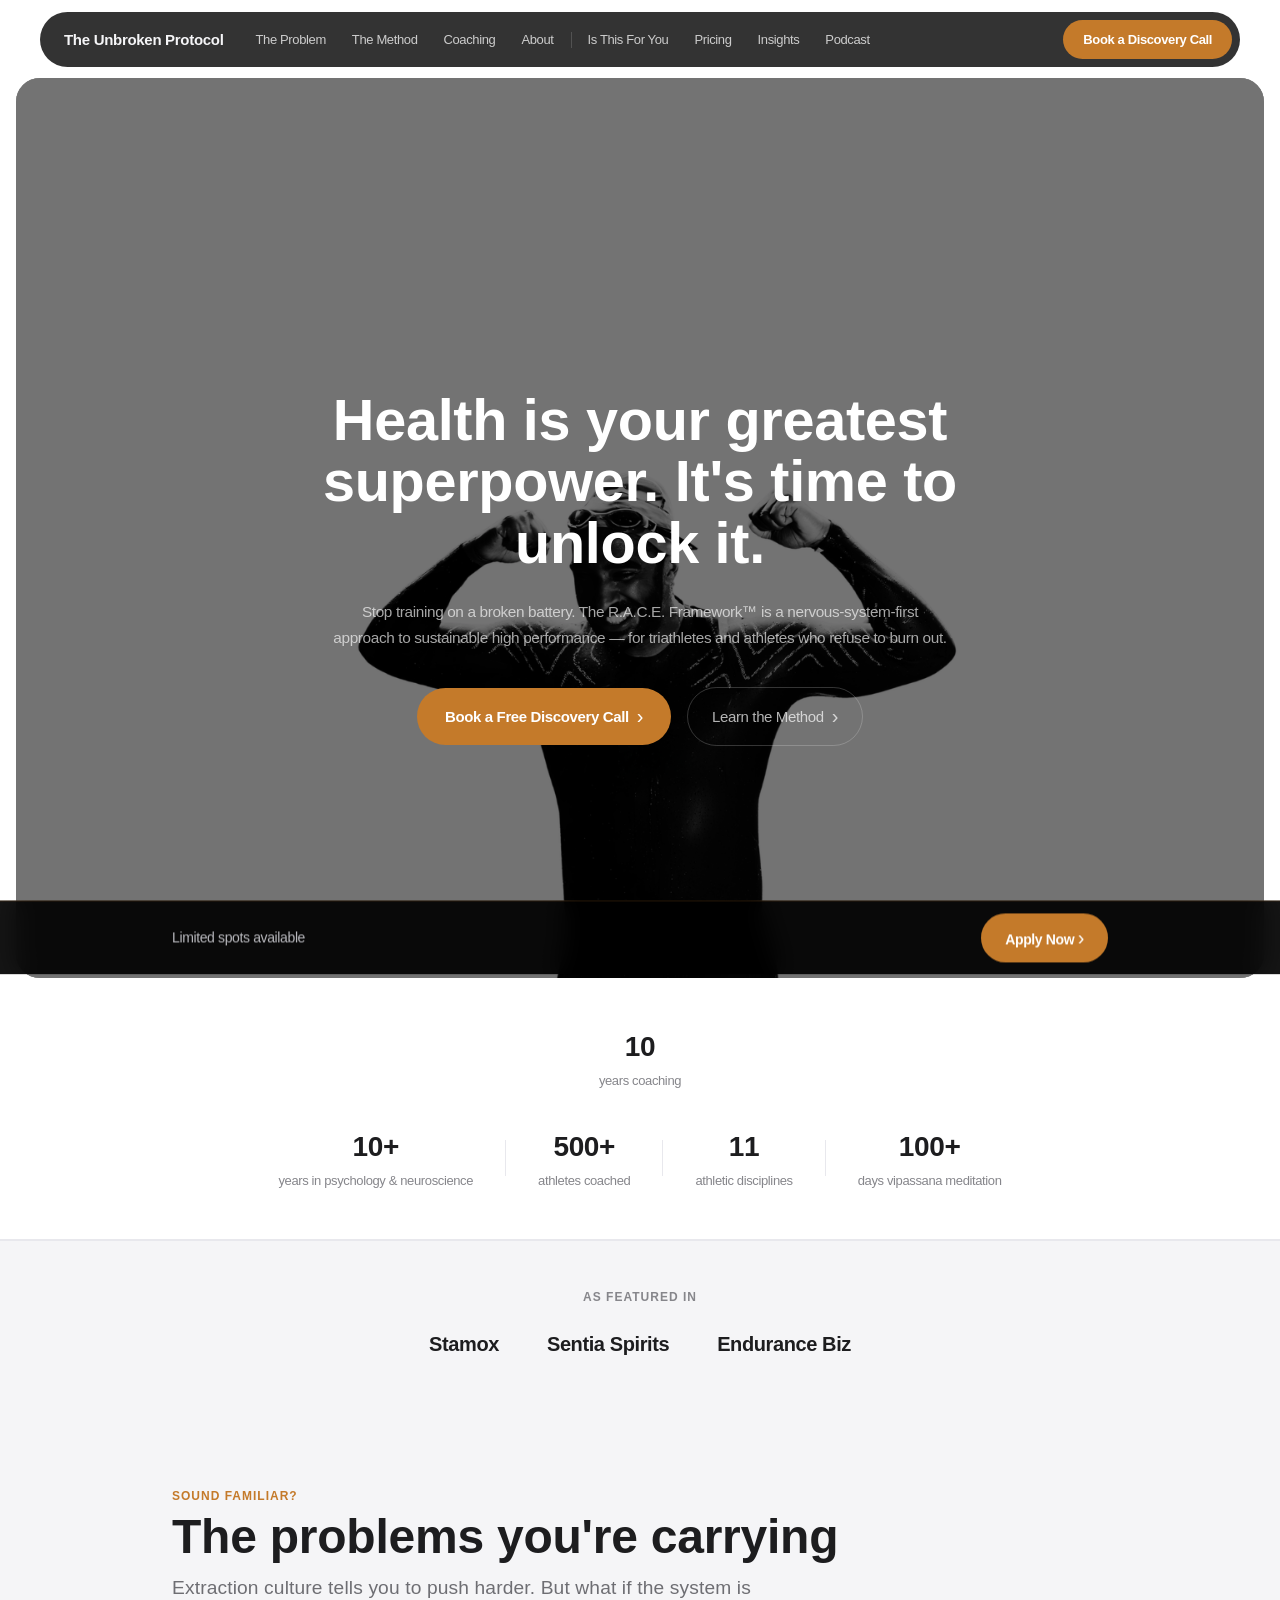
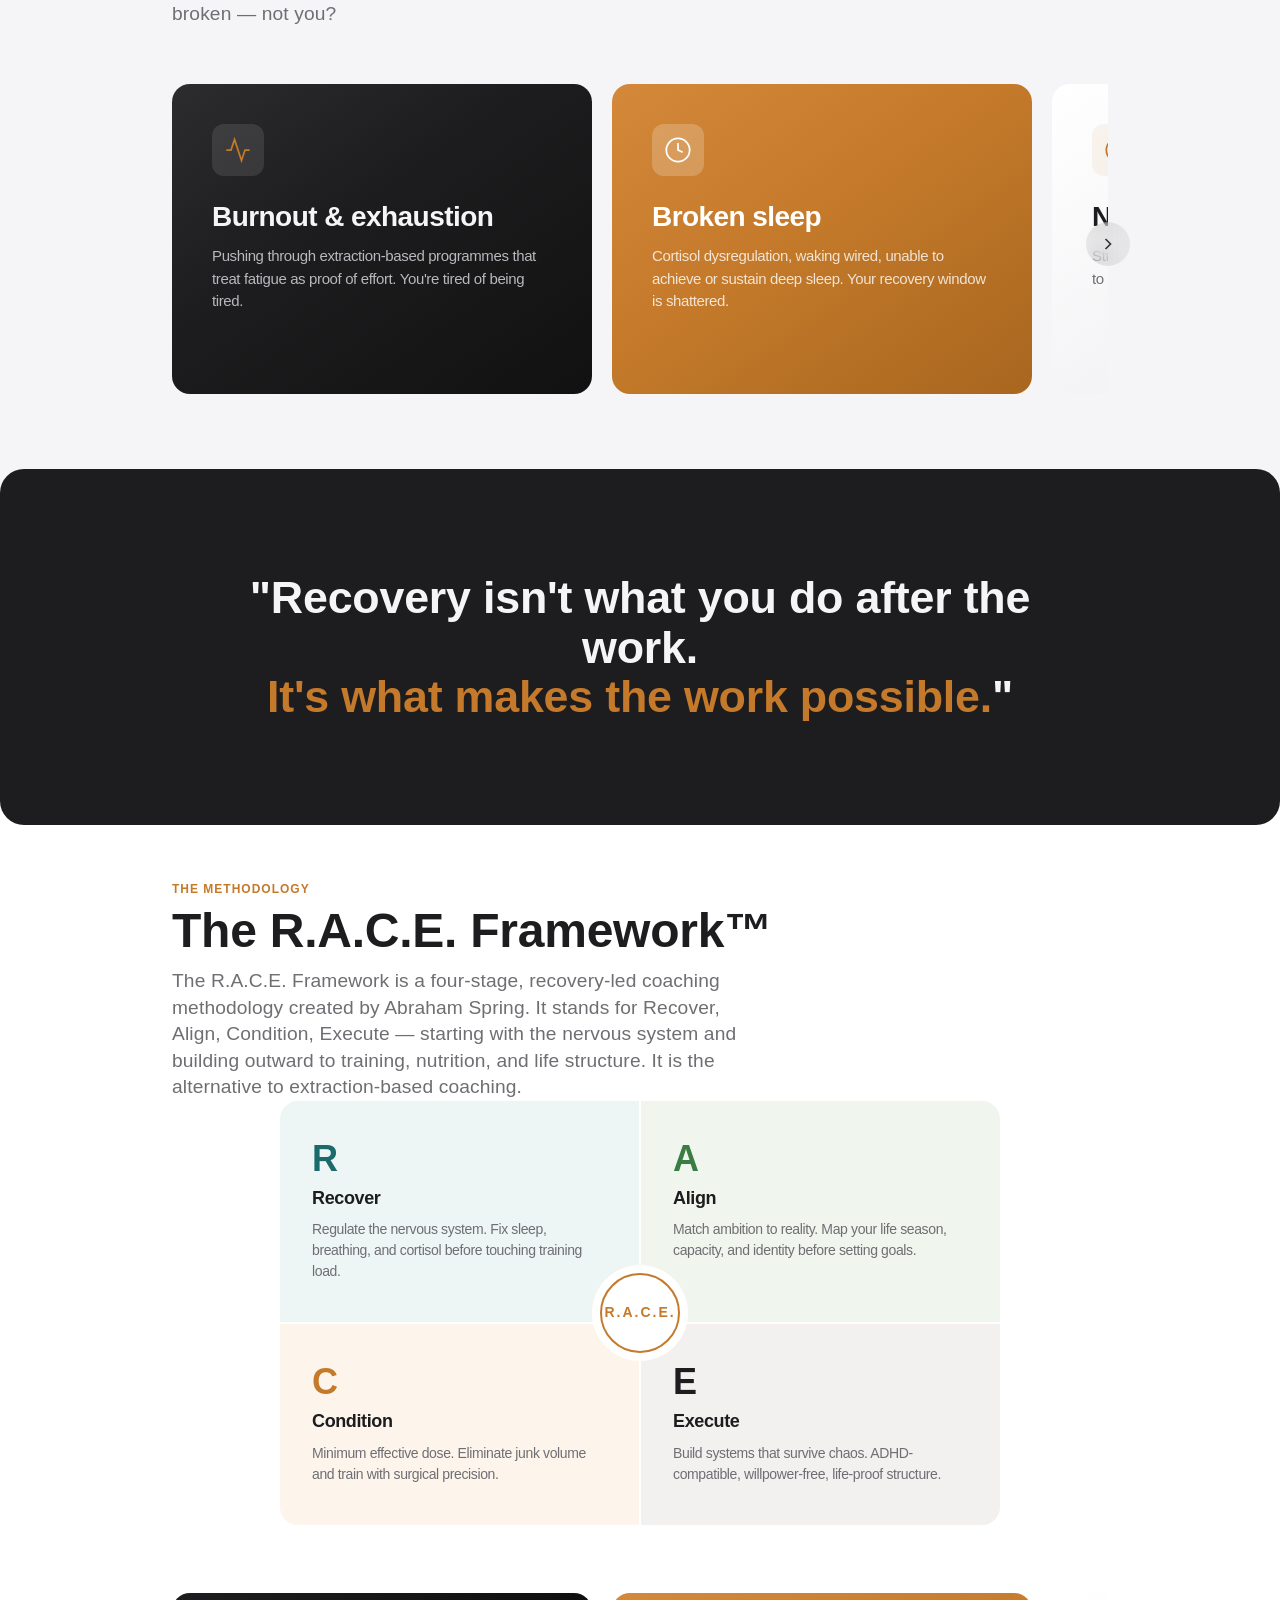
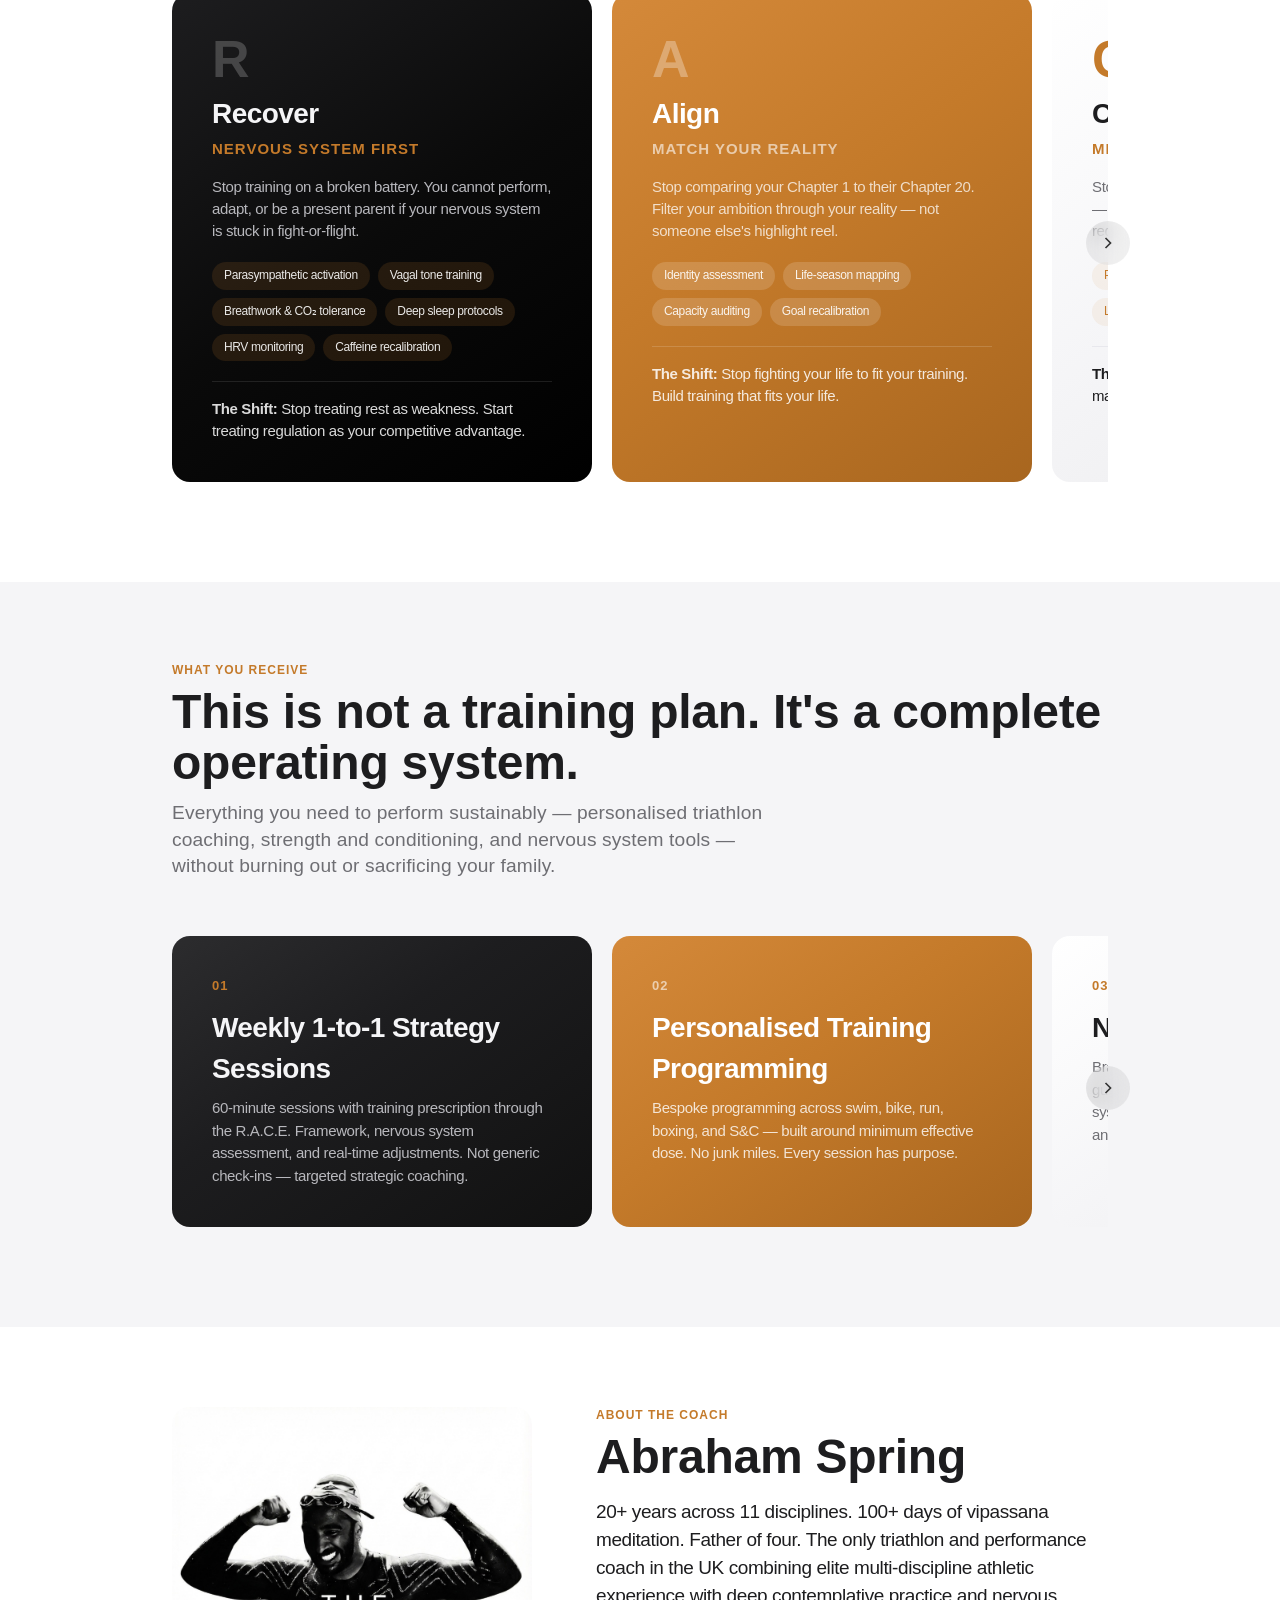
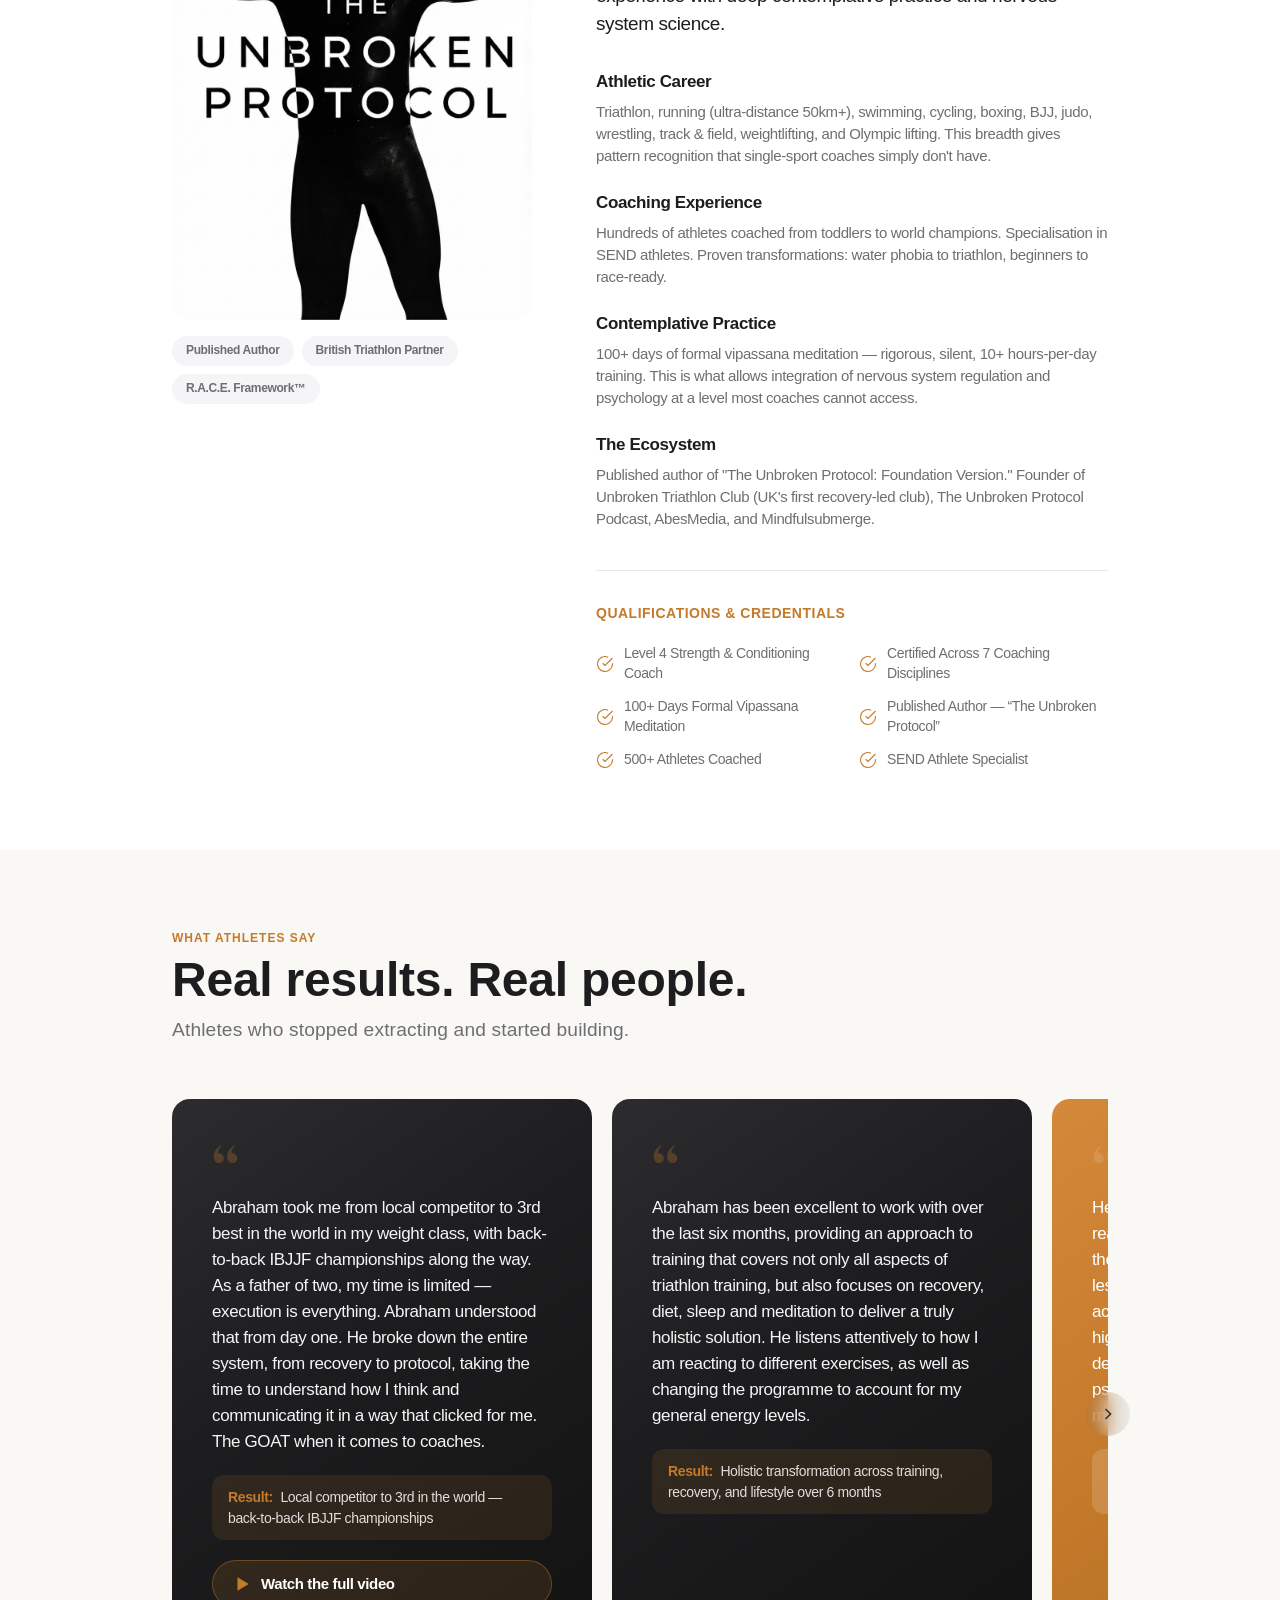
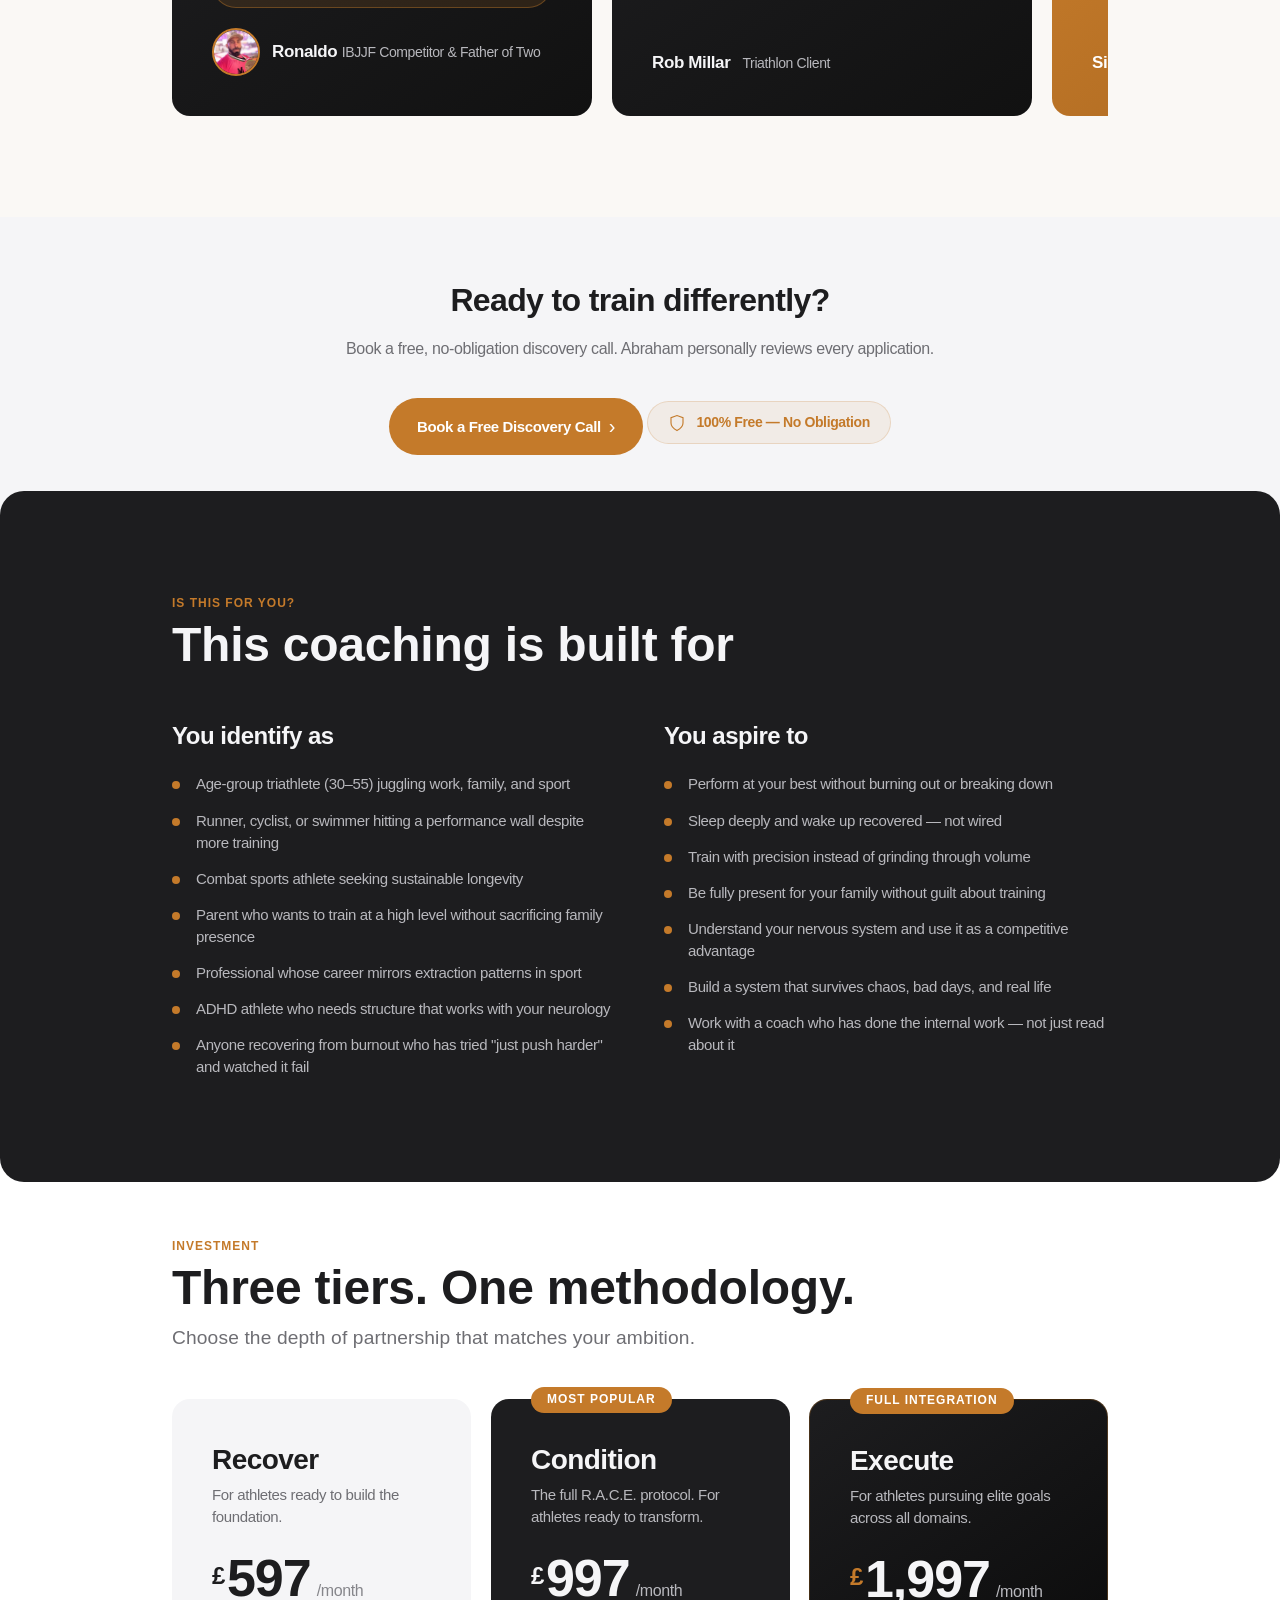
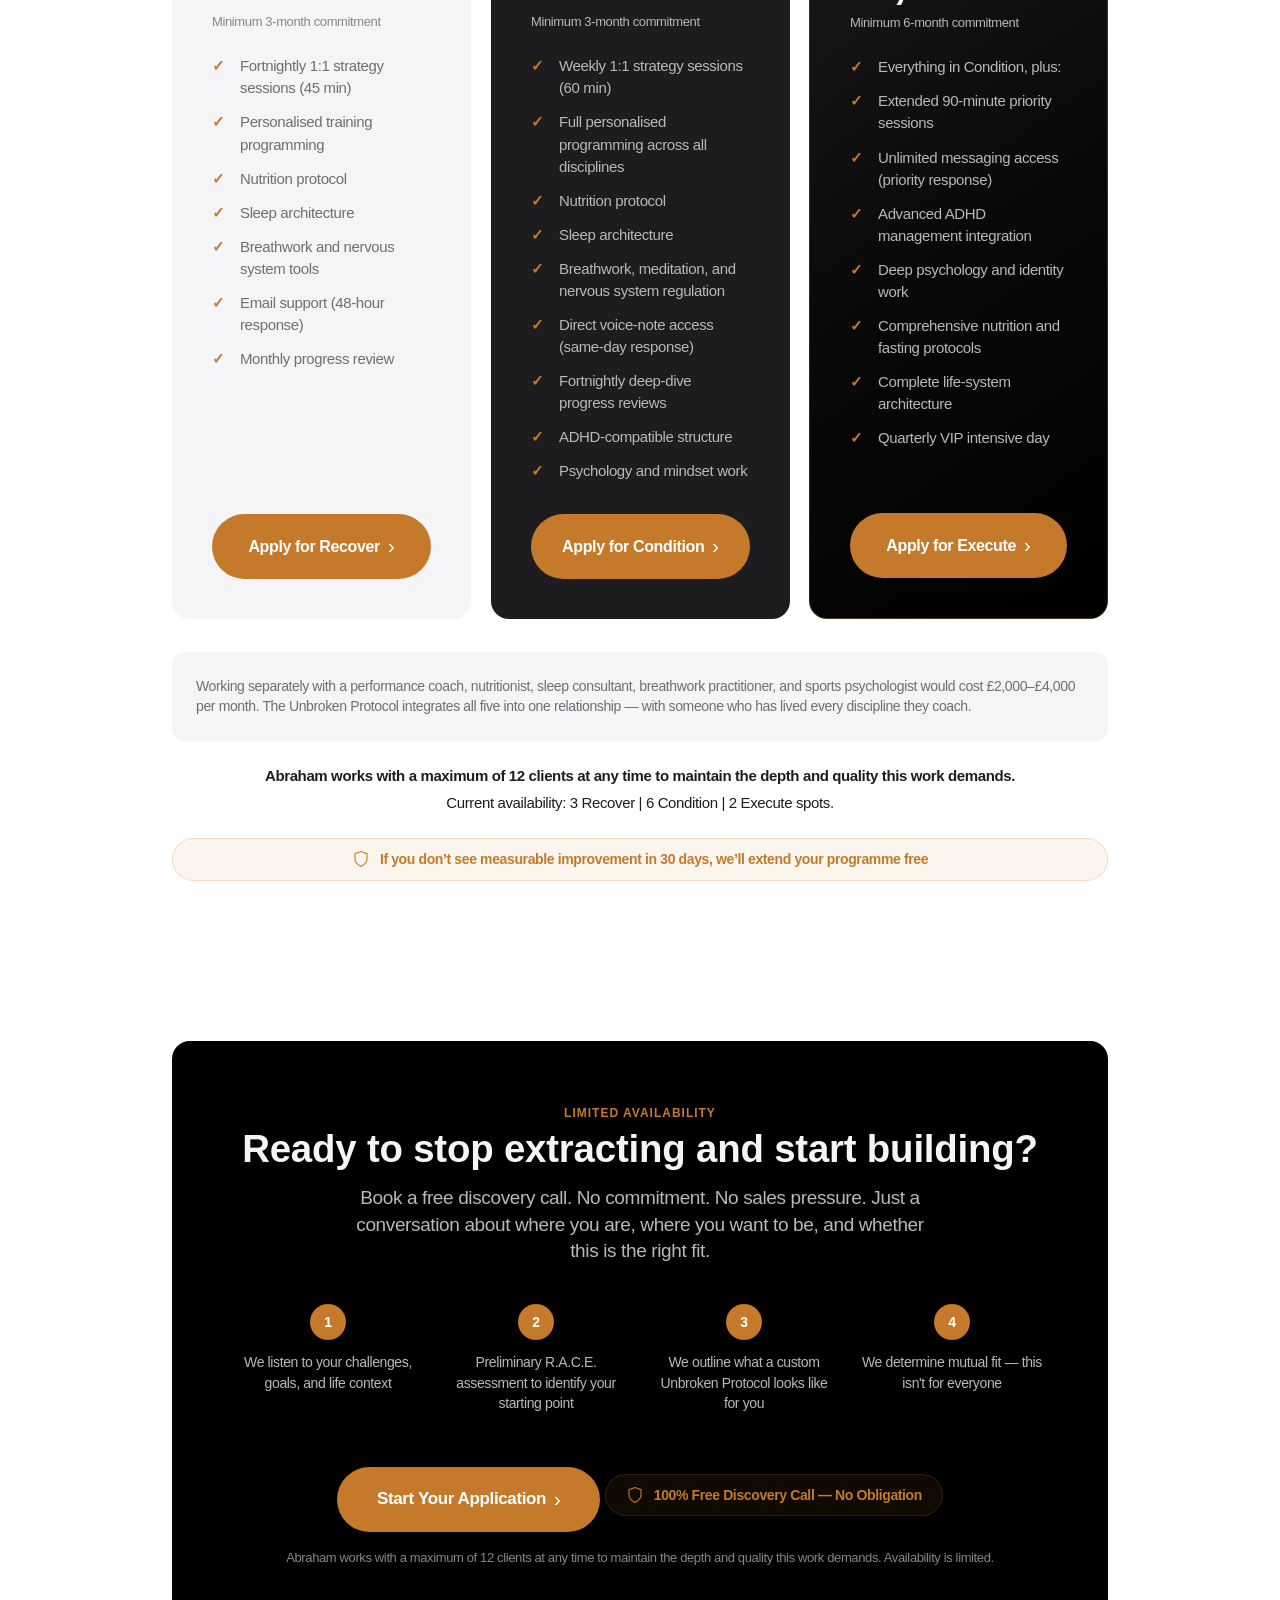
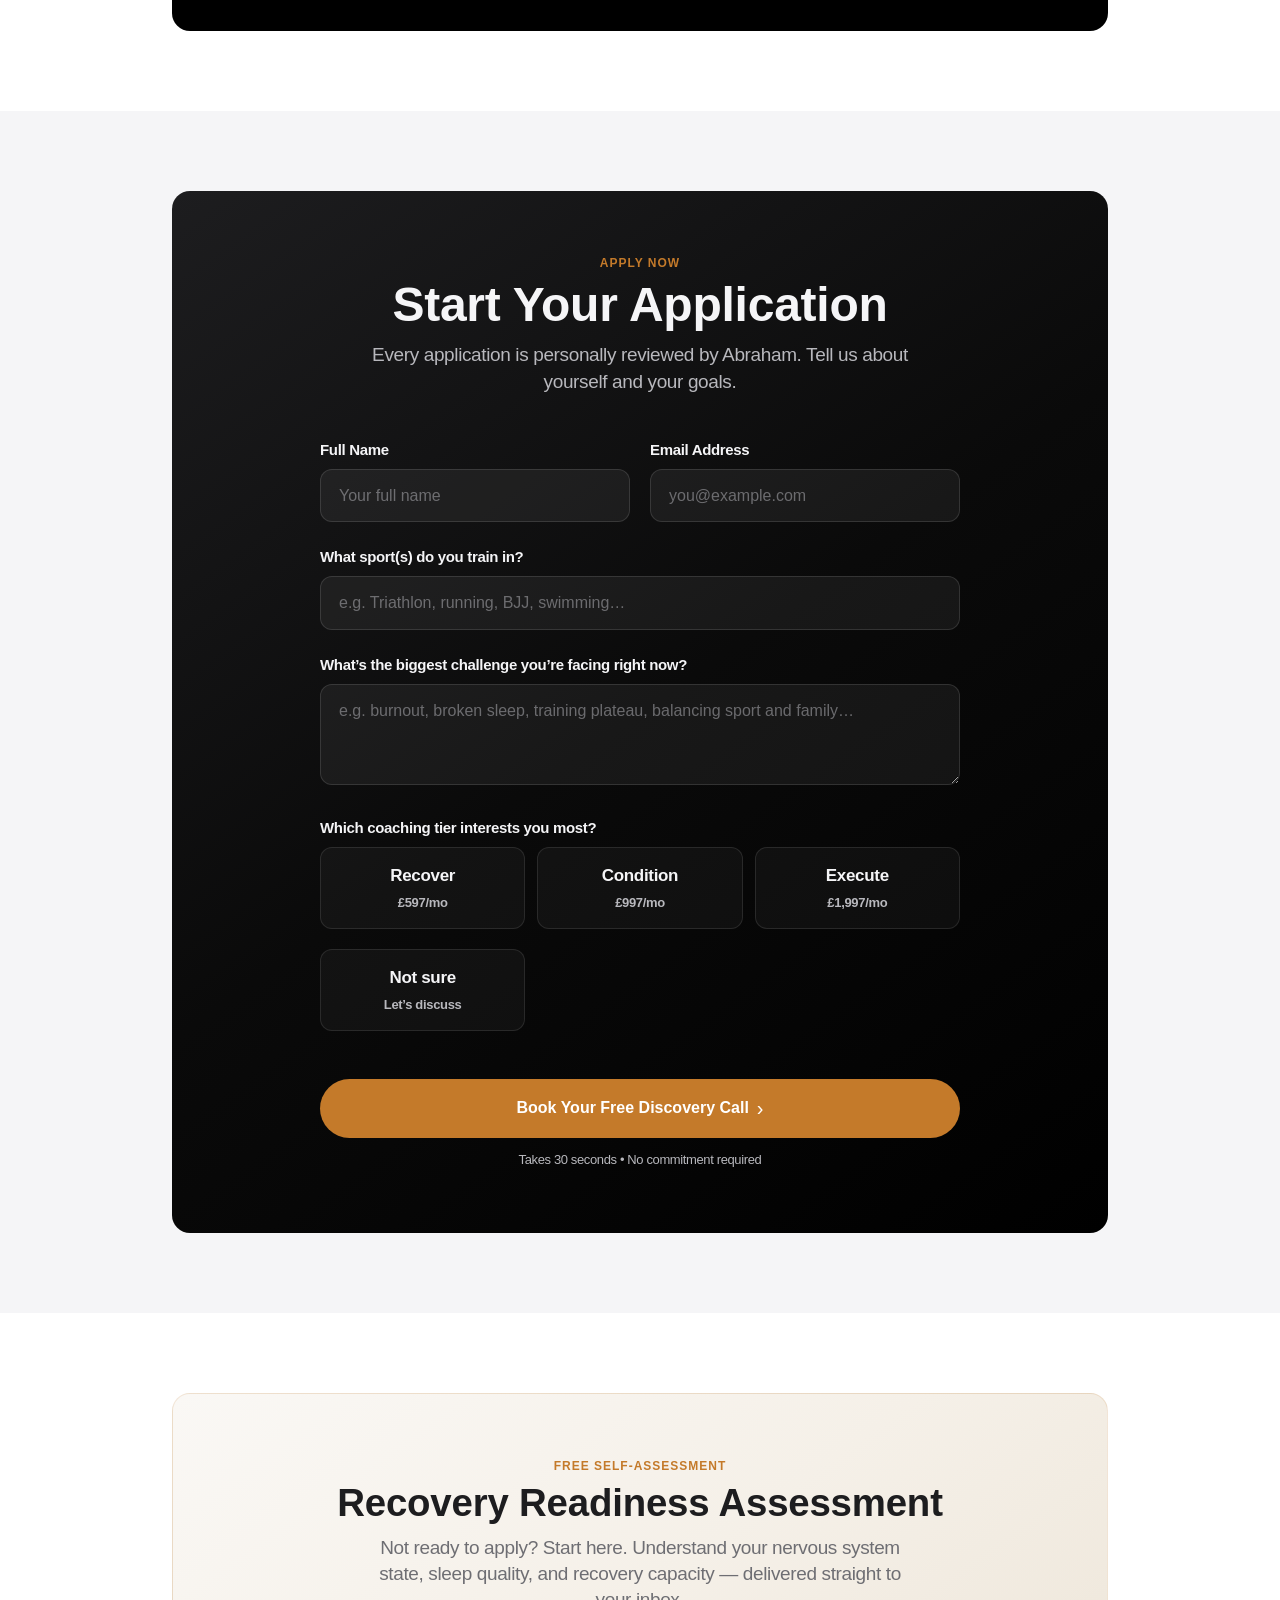
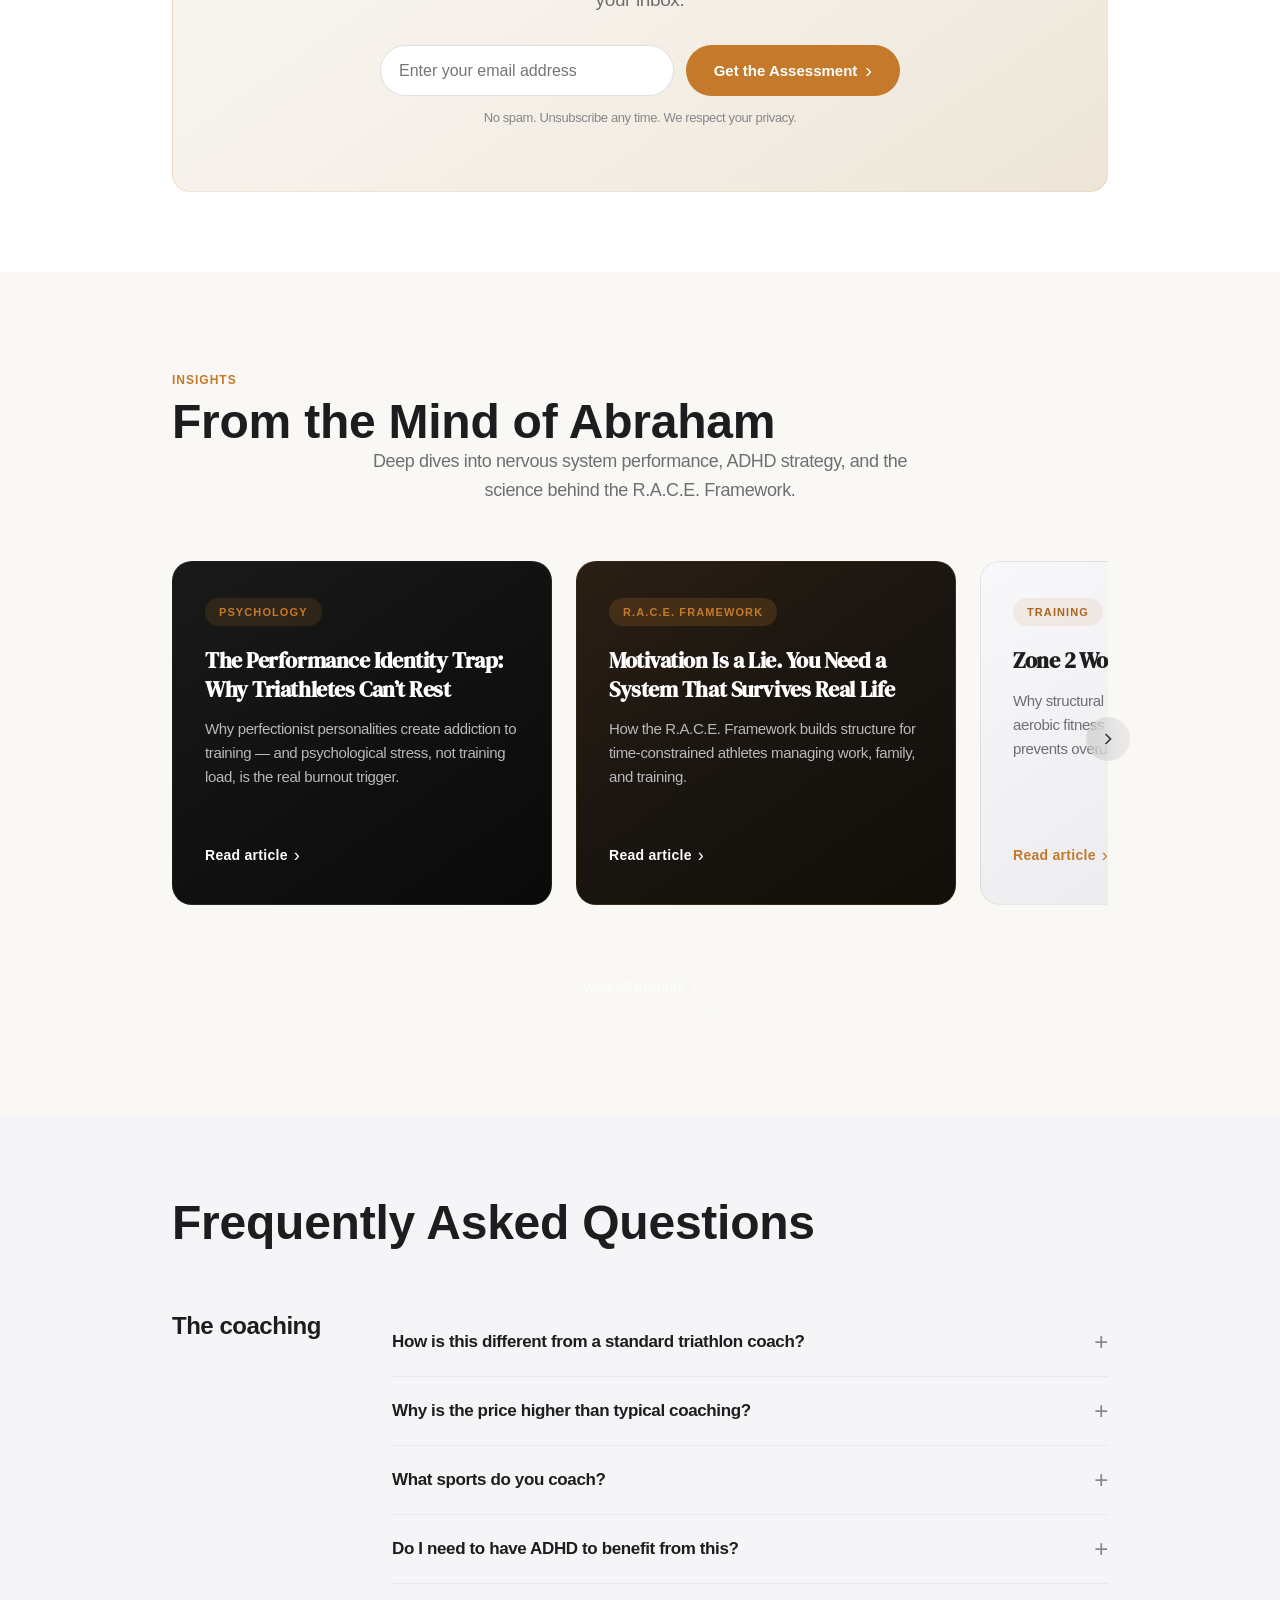
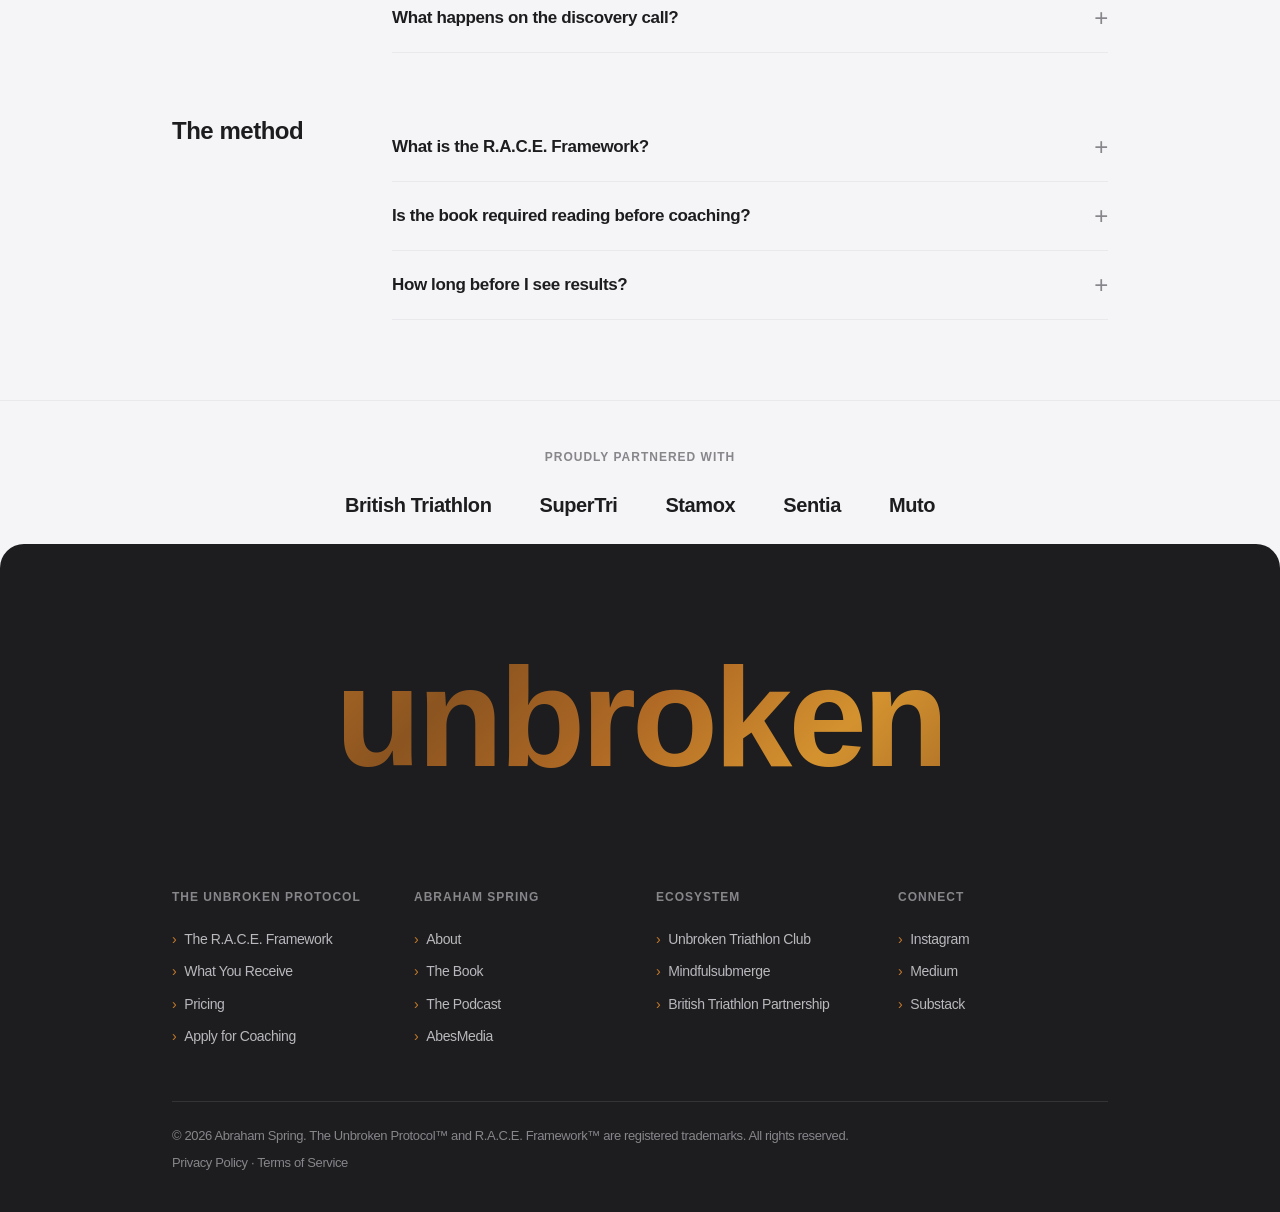
==== commit 991bfa5d: "Remove life coaching, therapist, meditation teacher, and breathwork stats from credibility bar Co-Au" ====
--- a/index.html
+++ b/index.html
@@ -316,26 +316,6 @@
           <span class="stat-number" data-count="10">0</span>
           <span class="stat-label">years coaching</span>
         </div>
-        <div class="stat-divider"></div>
-        <div class="stat-item">
-          <span class="stat-number" data-count="4">0</span>
-          <span class="stat-label">years life coaching</span>
-        </div>
-        <div class="stat-divider"></div>
-        <div class="stat-item">
-          <span class="stat-number" data-count="3">0</span>
-          <span class="stat-label">years as a therapist</span>
-        </div>
-        <div class="stat-divider"></div>
-        <div class="stat-item">
-          <span class="stat-number" data-count="5">0</span>
-          <span class="stat-label">years meditation teacher</span>
-        </div>
-        <div class="stat-divider"></div>
-        <div class="stat-item">
-          <span class="stat-number" data-count="7">0</span>
-          <span class="stat-label">years breathwork coach</span>
-        </div>
       </div>
       <!-- Row 2: Key numbers -->
       <div class="stats-row">
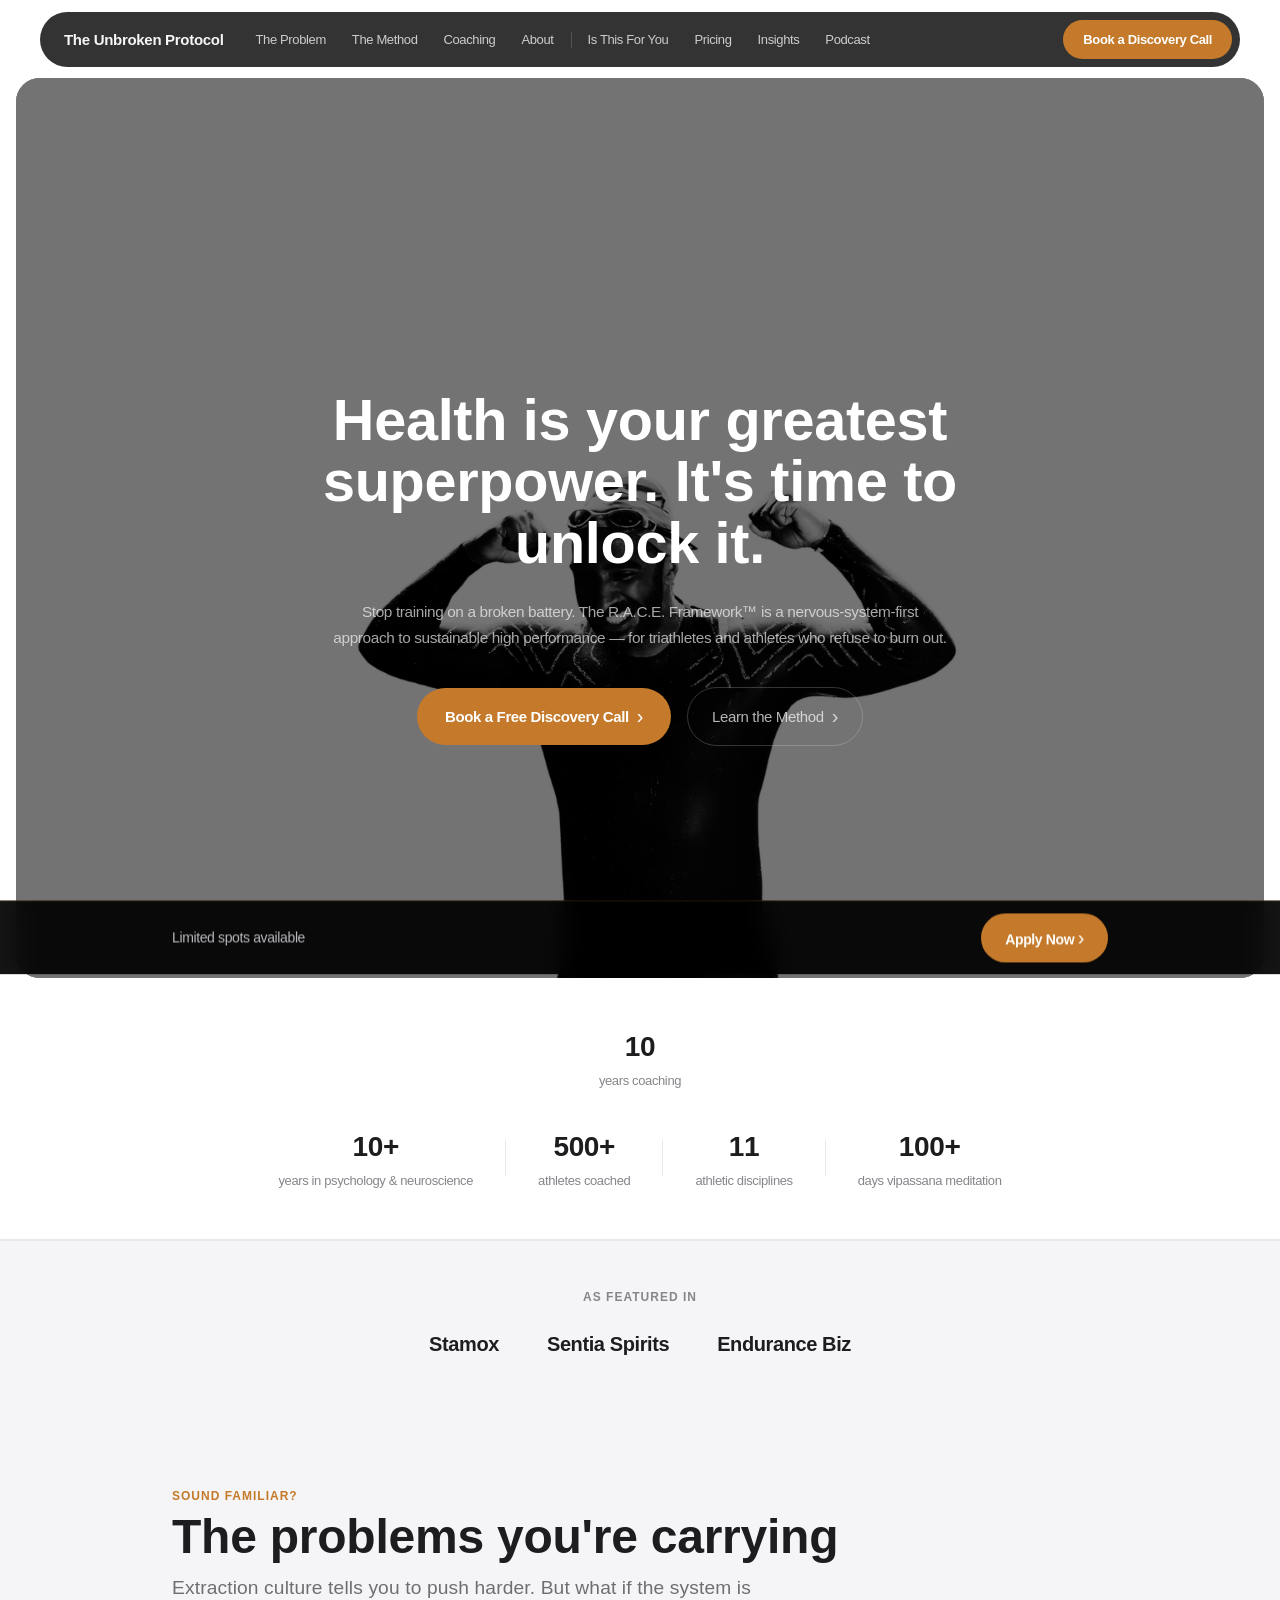
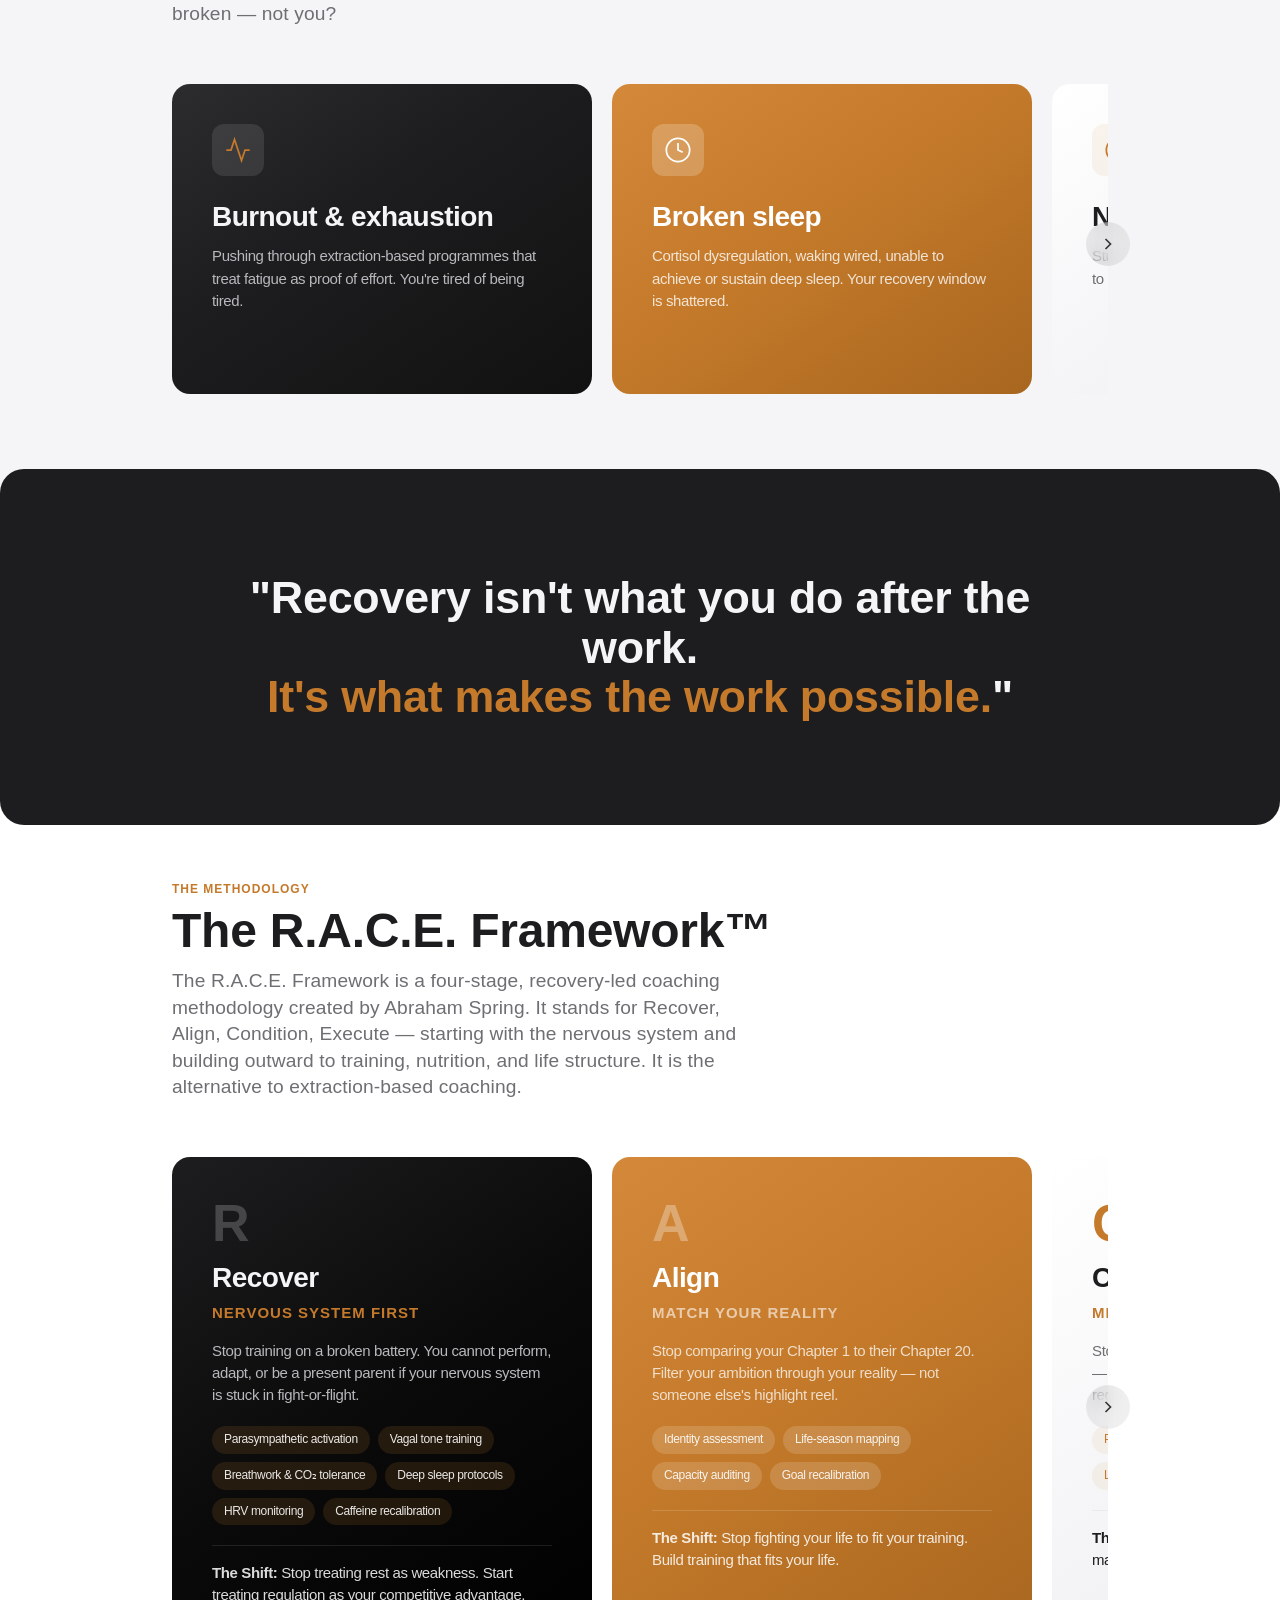
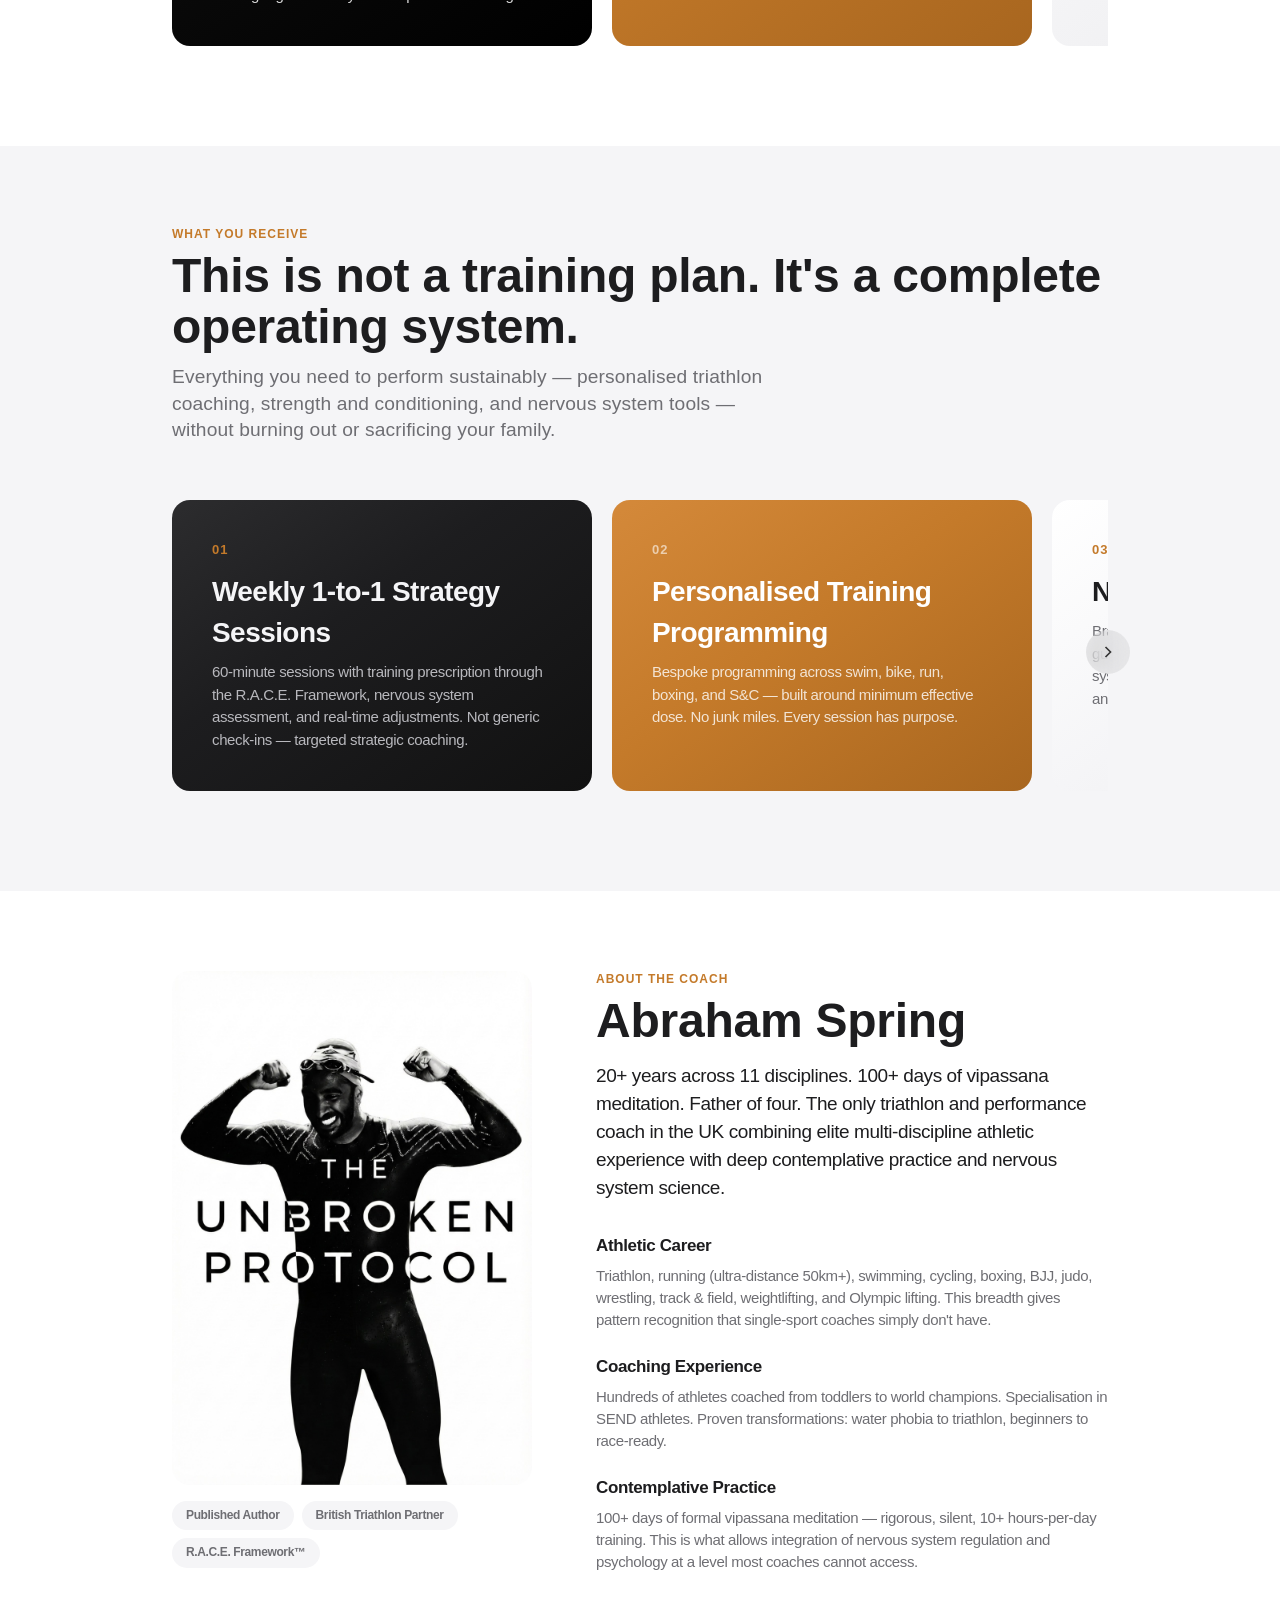
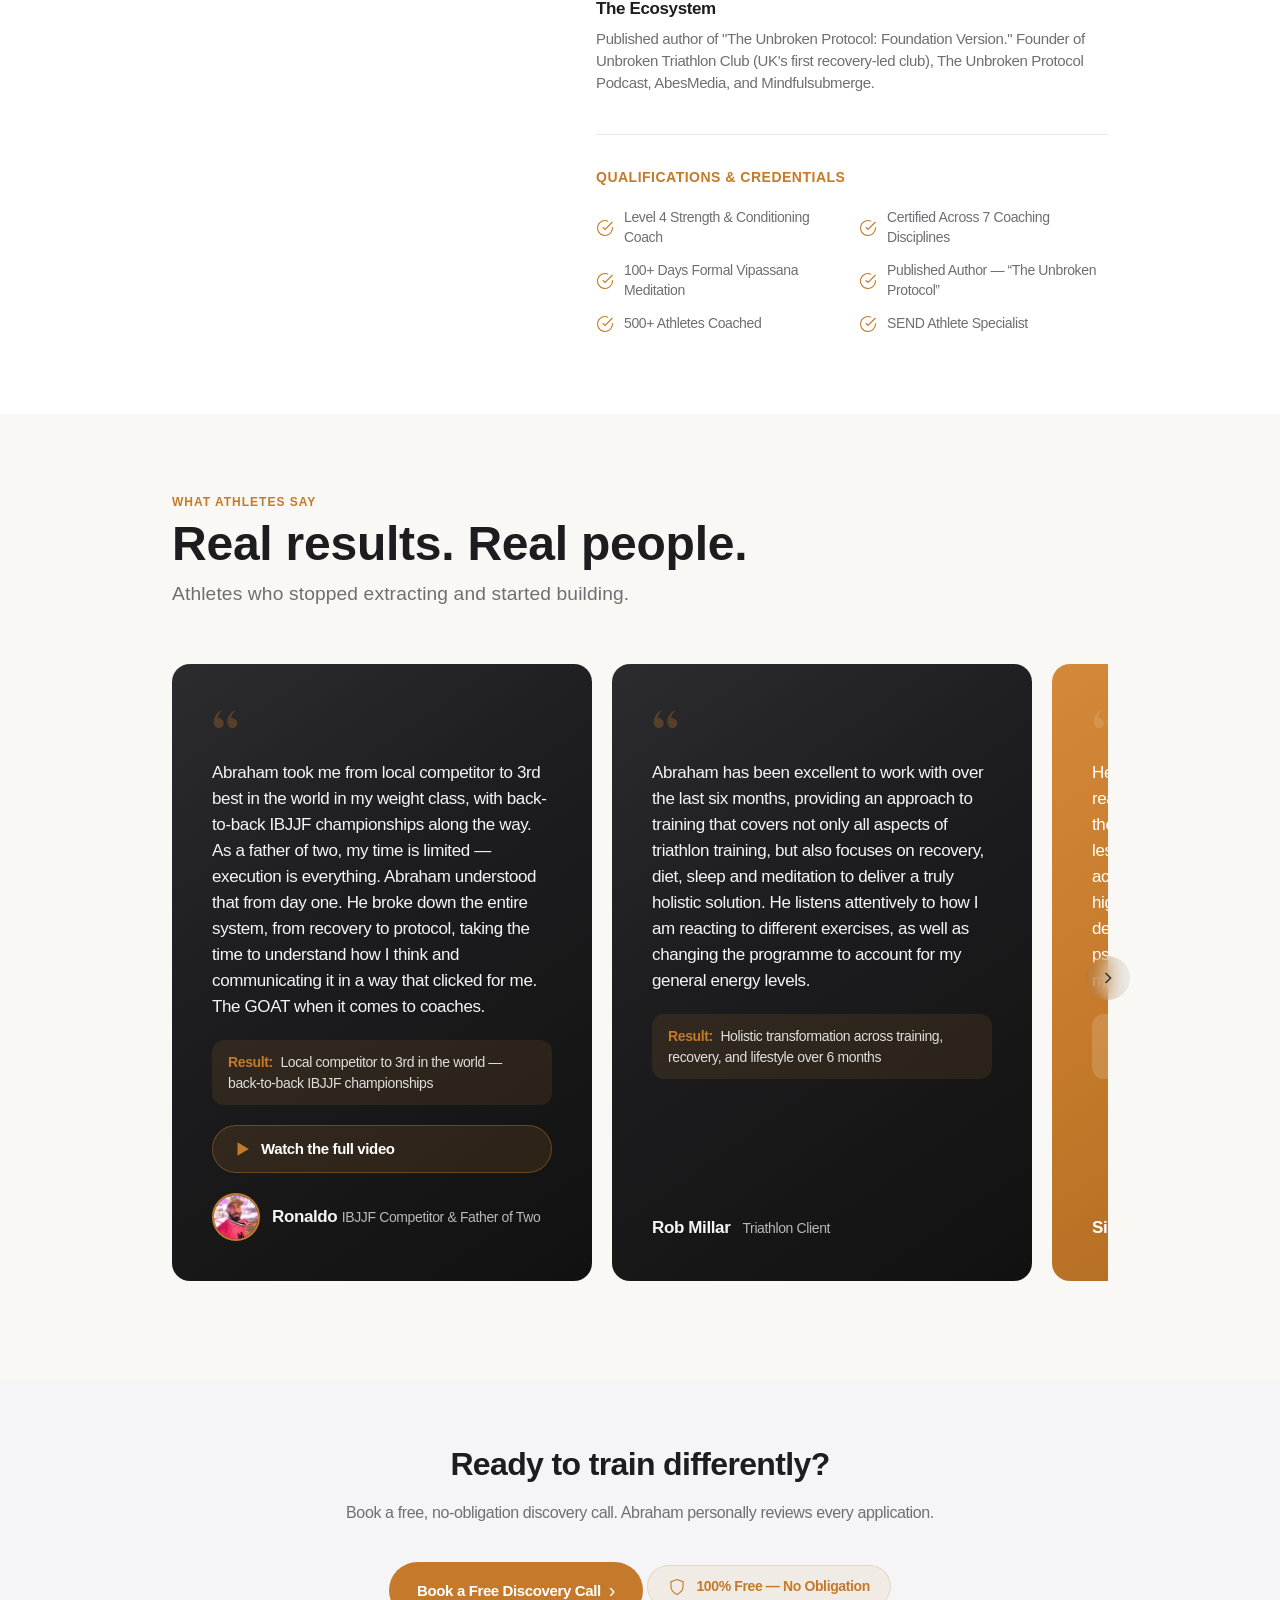
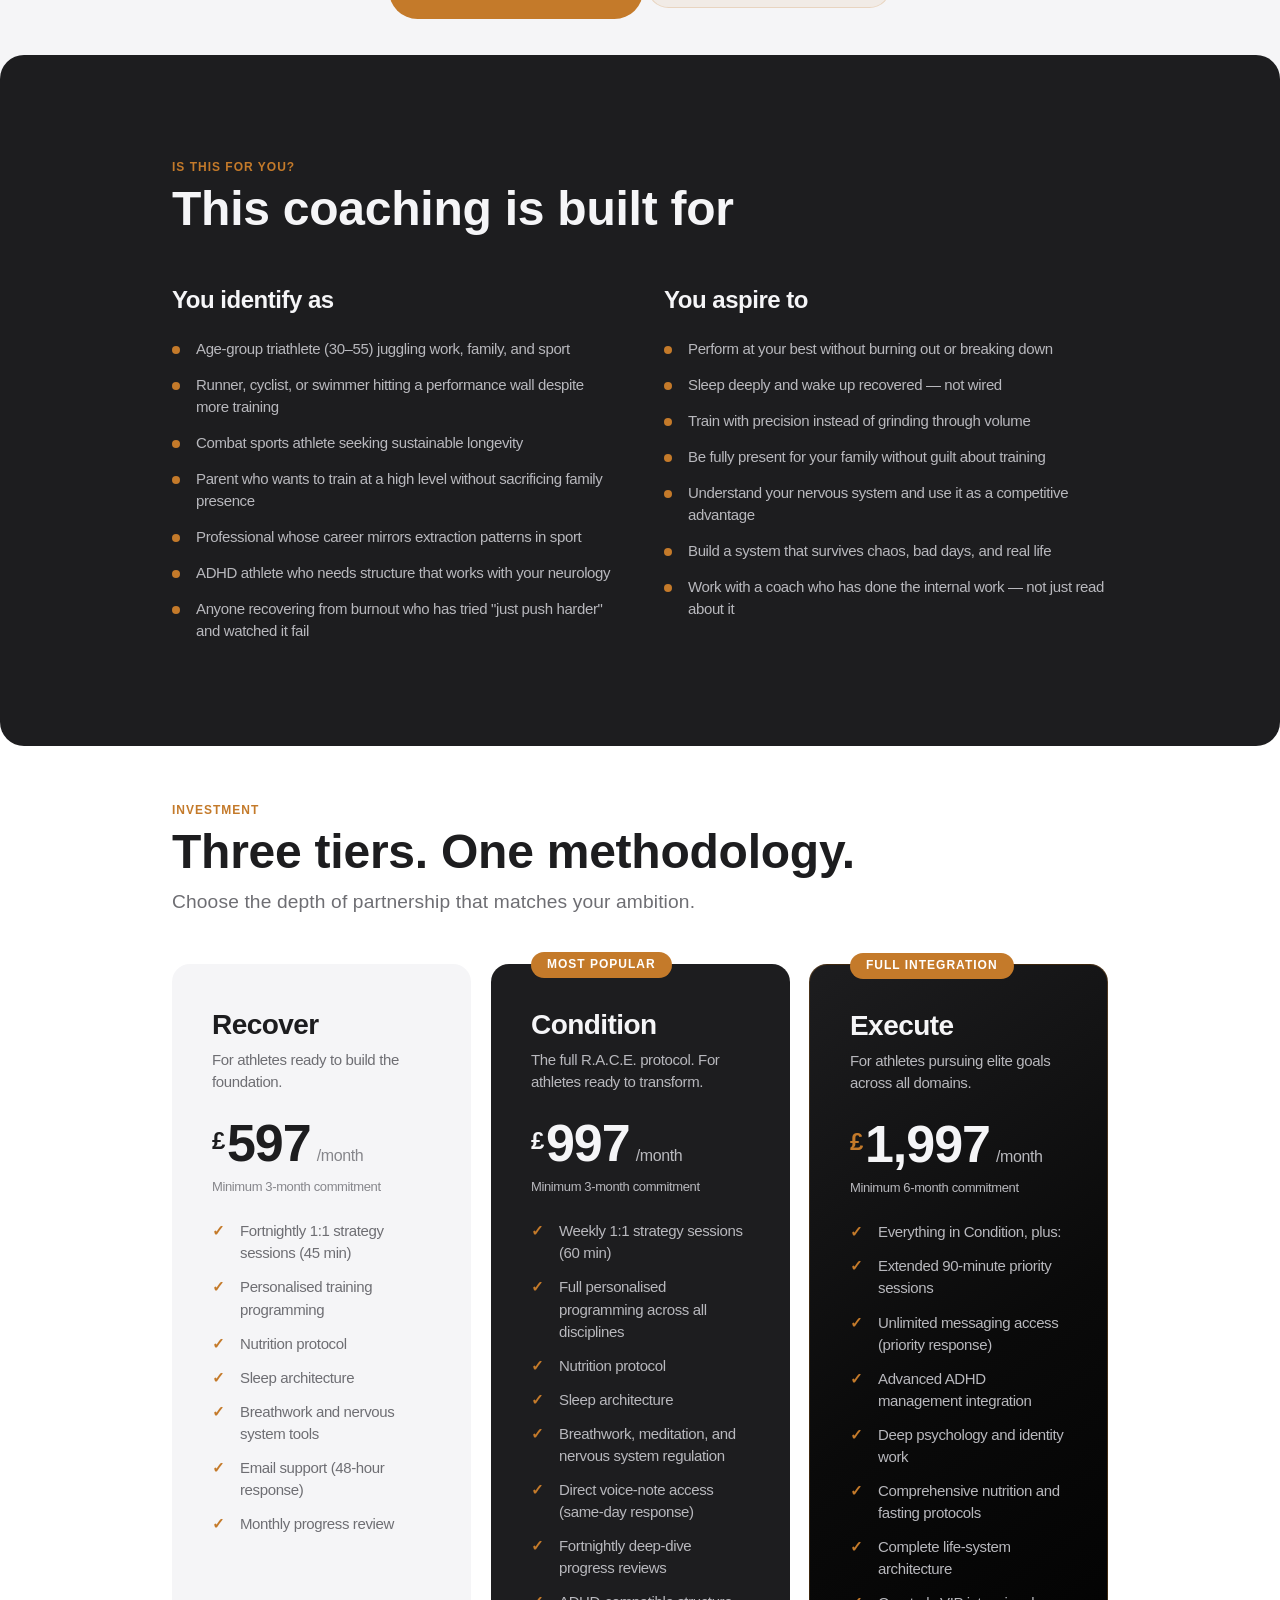
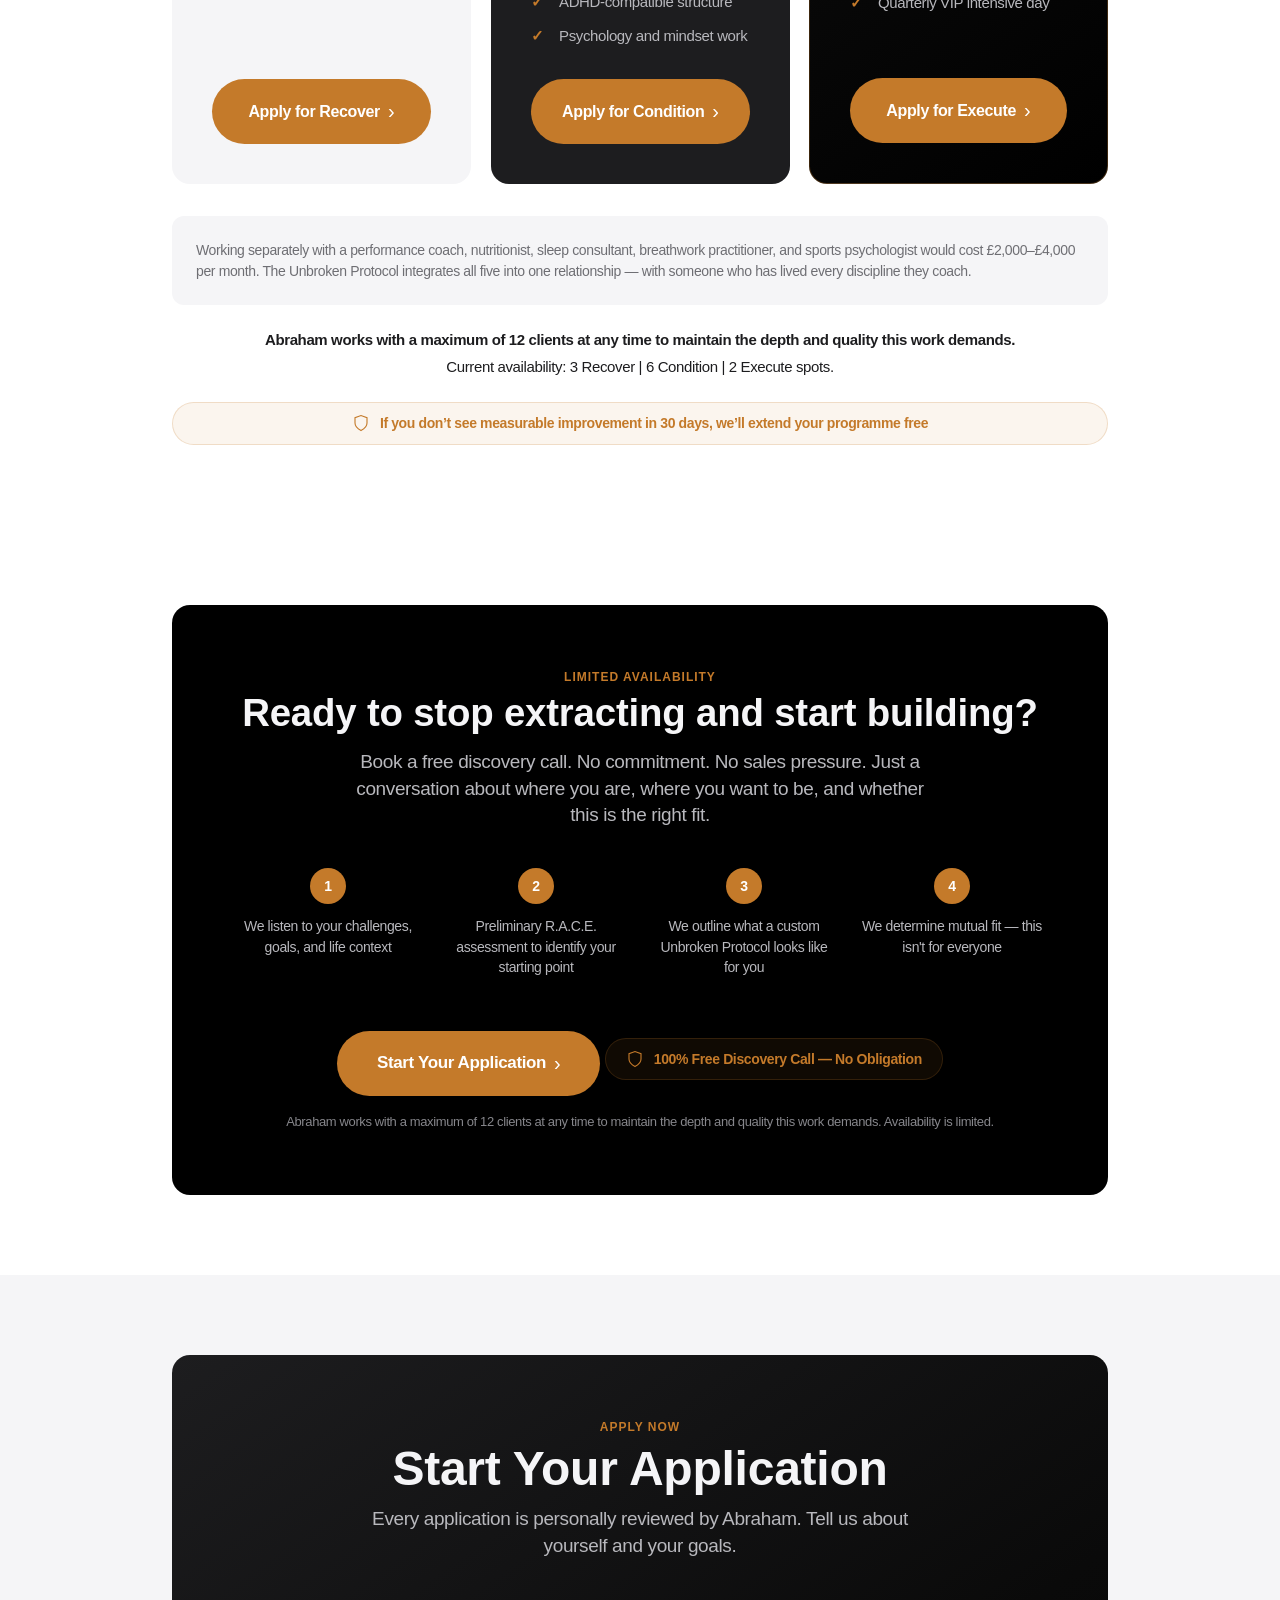
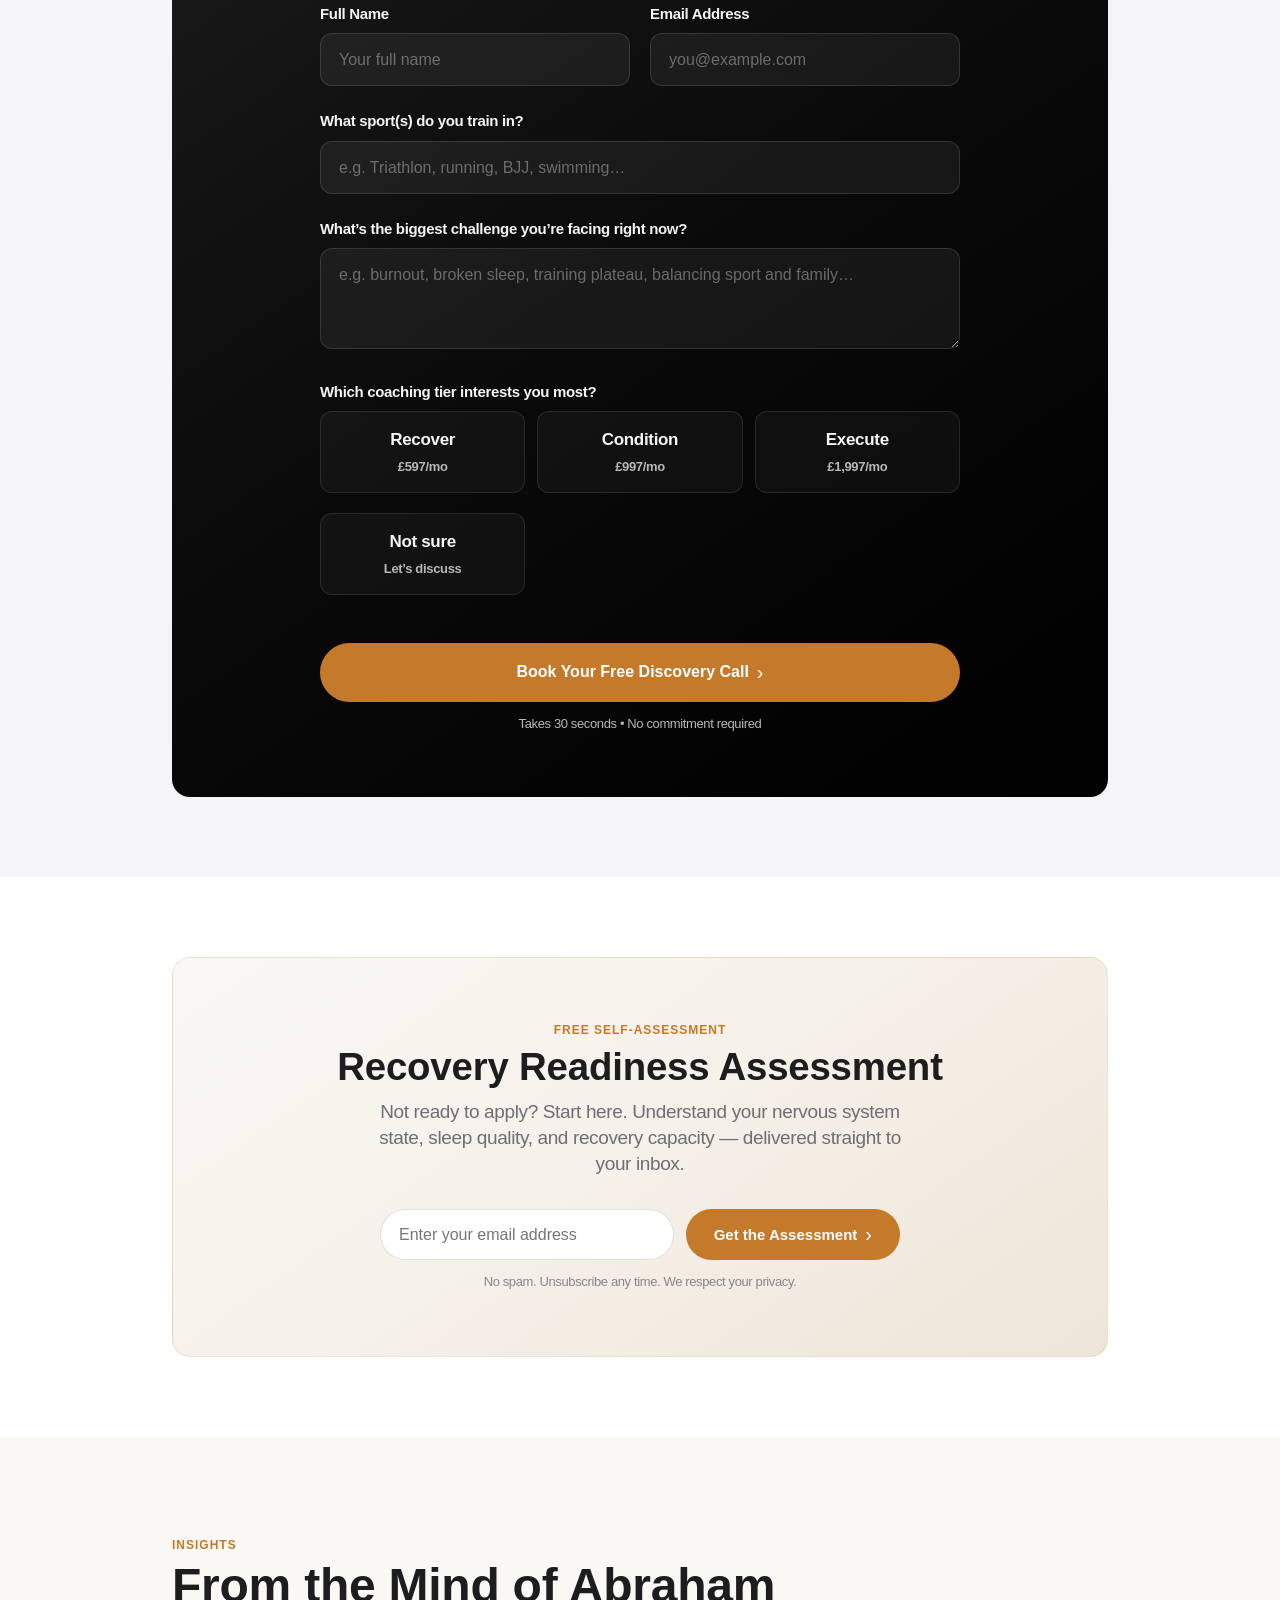
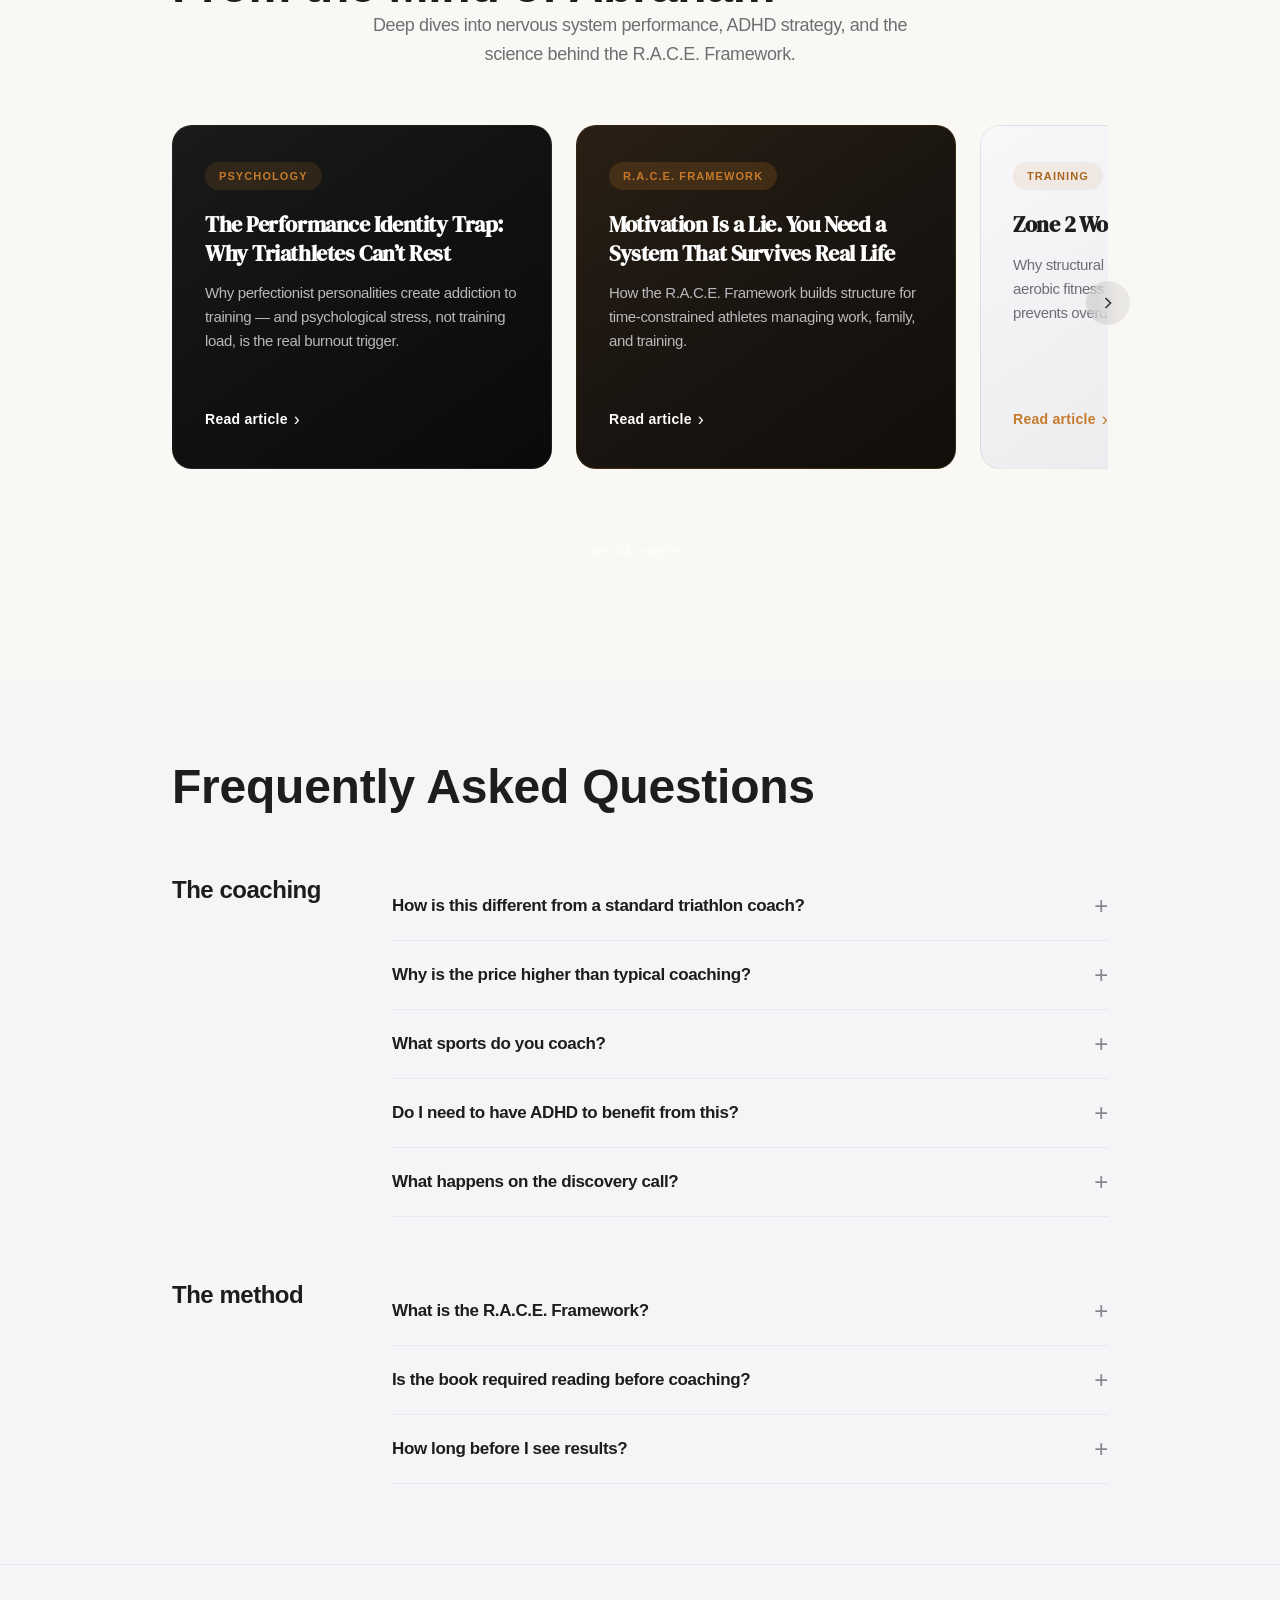
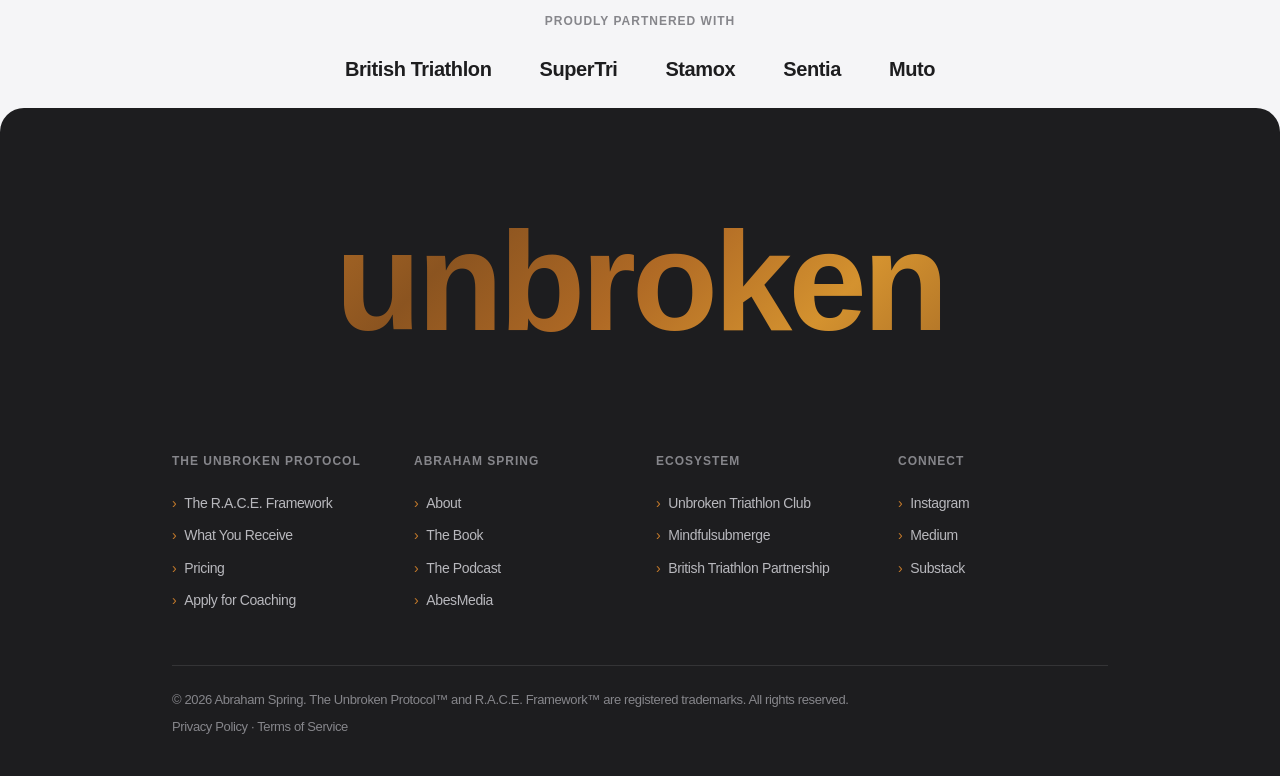
==== commit 42069685: "Remove R.A.C.E. quadrant diagram from methodology section Co-Authored-By: Claude Opus 4.6 <noreply@a" ====
--- a/index.html
+++ b/index.html
@@ -427,30 +427,6 @@
       <h2 class="section-title-lg">The R.A.C.E. Framework&trade;</h2>
       <p class="section-desc">The R.A.C.E. Framework is a four-stage, recovery-led coaching methodology created by Abraham Spring. It stands for Recover, Align, Condition, Execute &mdash; starting with the nervous system and building outward to training, nutrition, and life structure. It is the alternative to extraction-based coaching.</p>
 
-      <!-- R.A.C.E. Visual Diagram -->
-      <div class="race-diagram" role="img" aria-label="R.A.C.E. Framework: Recover, Align, Condition, Execute">
-        <div class="race-quadrant">
-          <span class="race-quadrant-letter">R</span>
-          <span class="race-quadrant-name">Recover</span>
-          <span class="race-quadrant-desc">Regulate the nervous system. Fix sleep, breathing, and cortisol before touching training load.</span>
-        </div>
-        <div class="race-quadrant">
-          <span class="race-quadrant-letter">A</span>
-          <span class="race-quadrant-name">Align</span>
-          <span class="race-quadrant-desc">Match ambition to reality. Map your life season, capacity, and identity before setting goals.</span>
-        </div>
-        <div class="race-quadrant">
-          <span class="race-quadrant-letter">C</span>
-          <span class="race-quadrant-name">Condition</span>
-          <span class="race-quadrant-desc">Minimum effective dose. Eliminate junk volume and train with surgical precision.</span>
-        </div>
-        <div class="race-quadrant">
-          <span class="race-quadrant-letter">E</span>
-          <span class="race-quadrant-name">Execute</span>
-          <span class="race-quadrant-desc">Build systems that survive chaos. ADHD-compatible, willpower-free, life-proof structure.</span>
-        </div>
-      </div>
-
       <div class="carousel-wrap">
         <div class="carousel-track race-track">
           <div class="race-card race-blue">
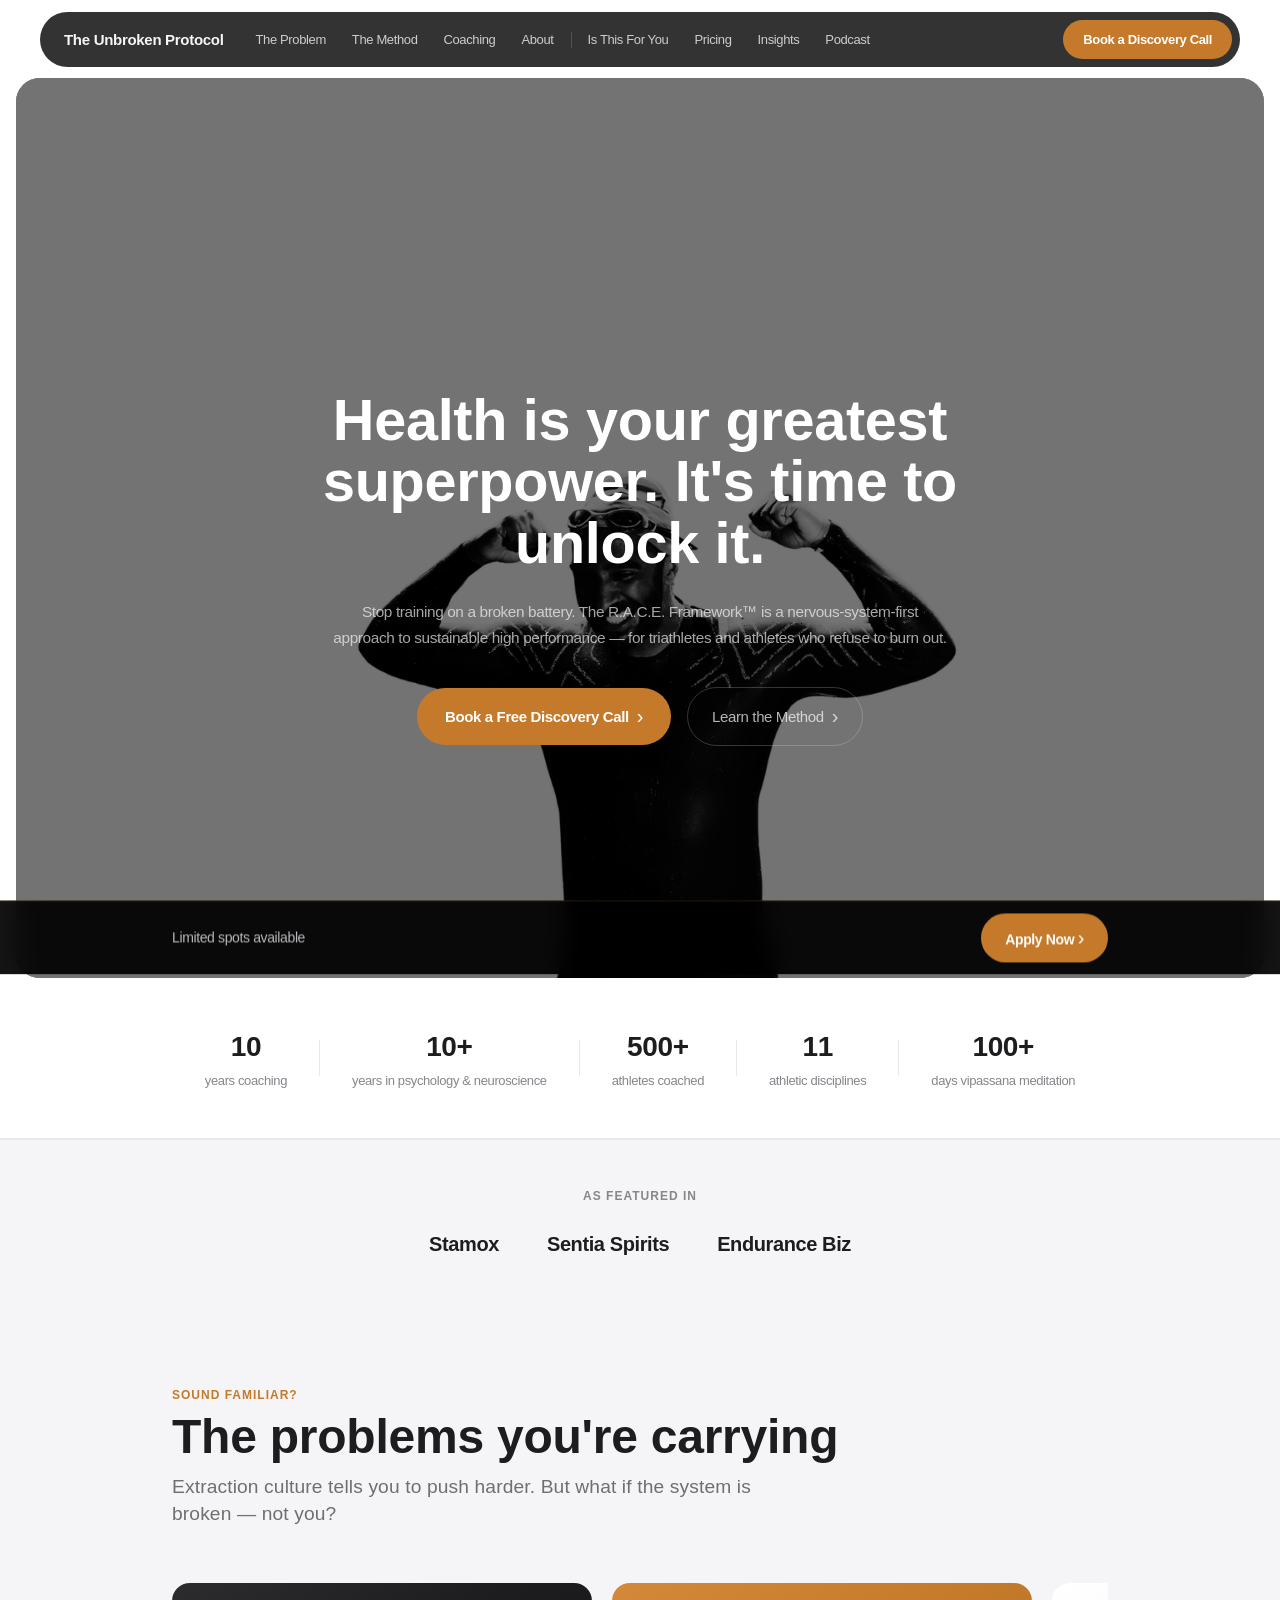
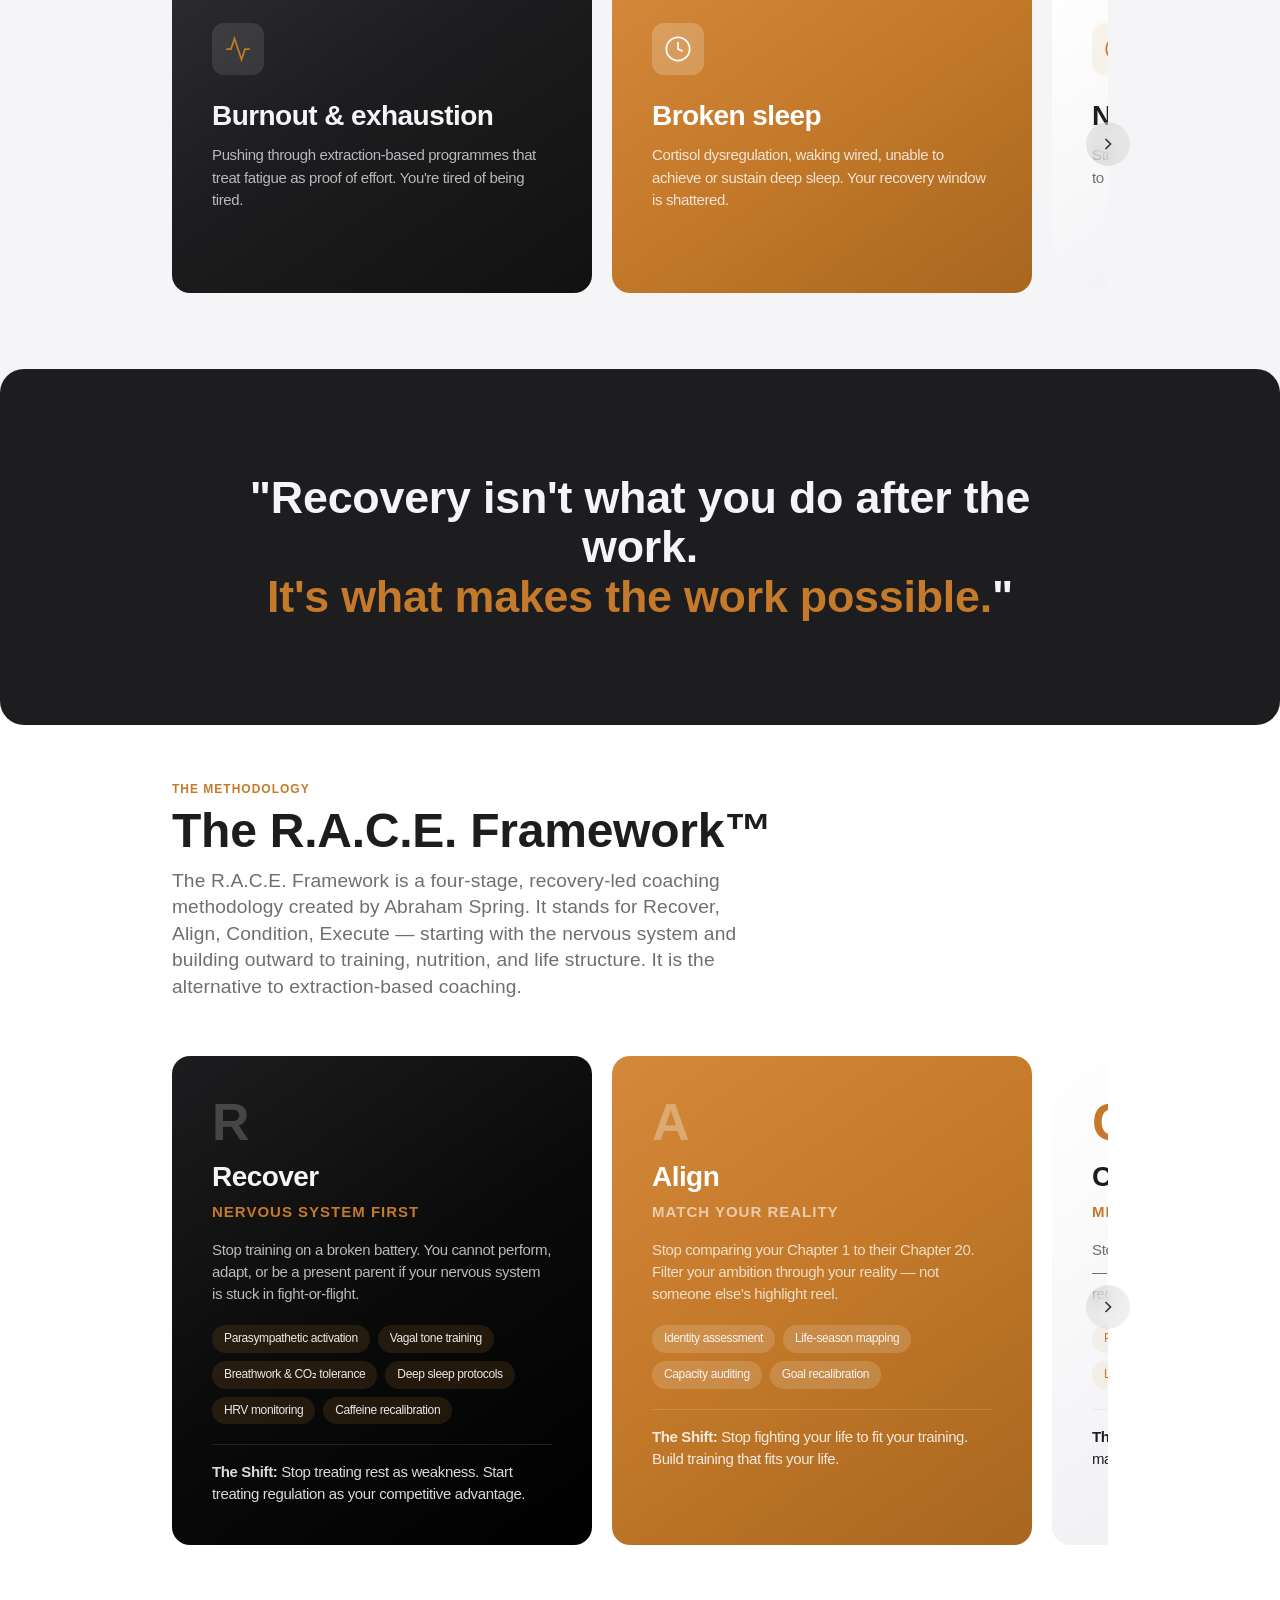
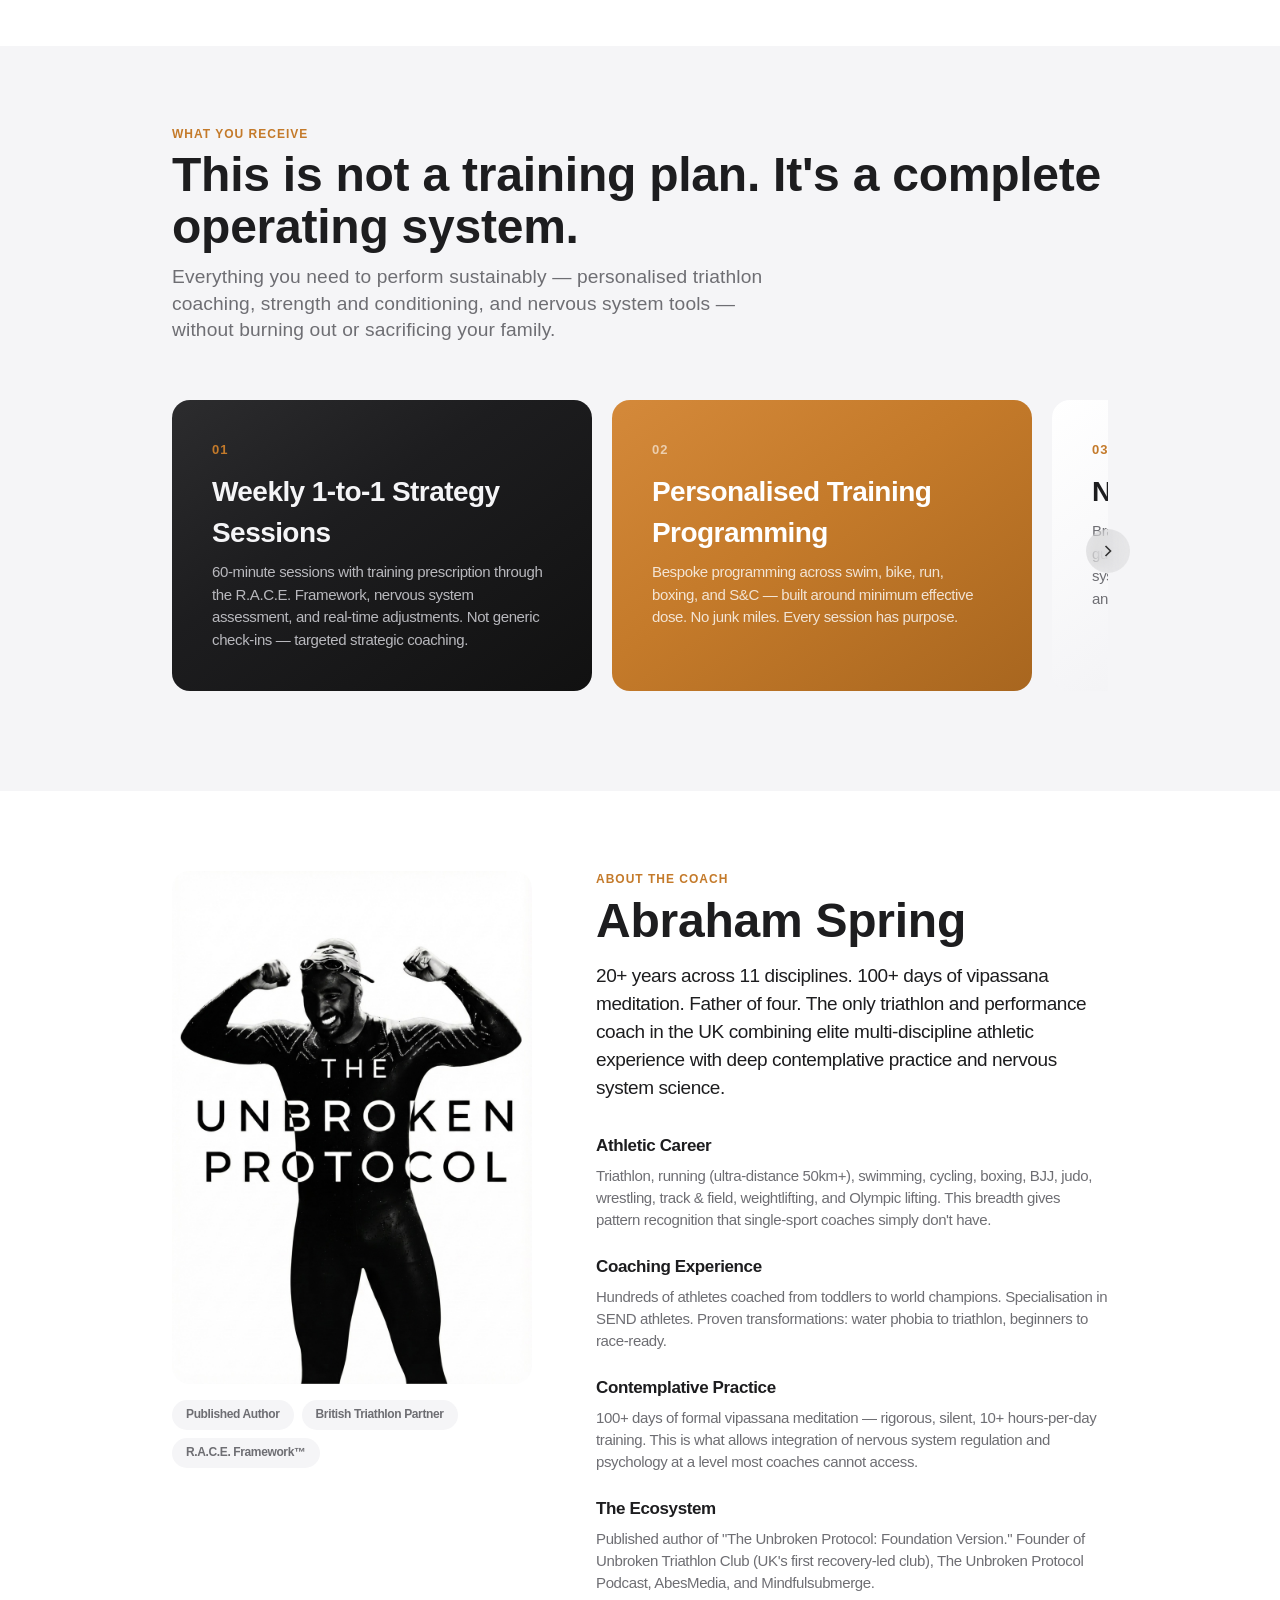
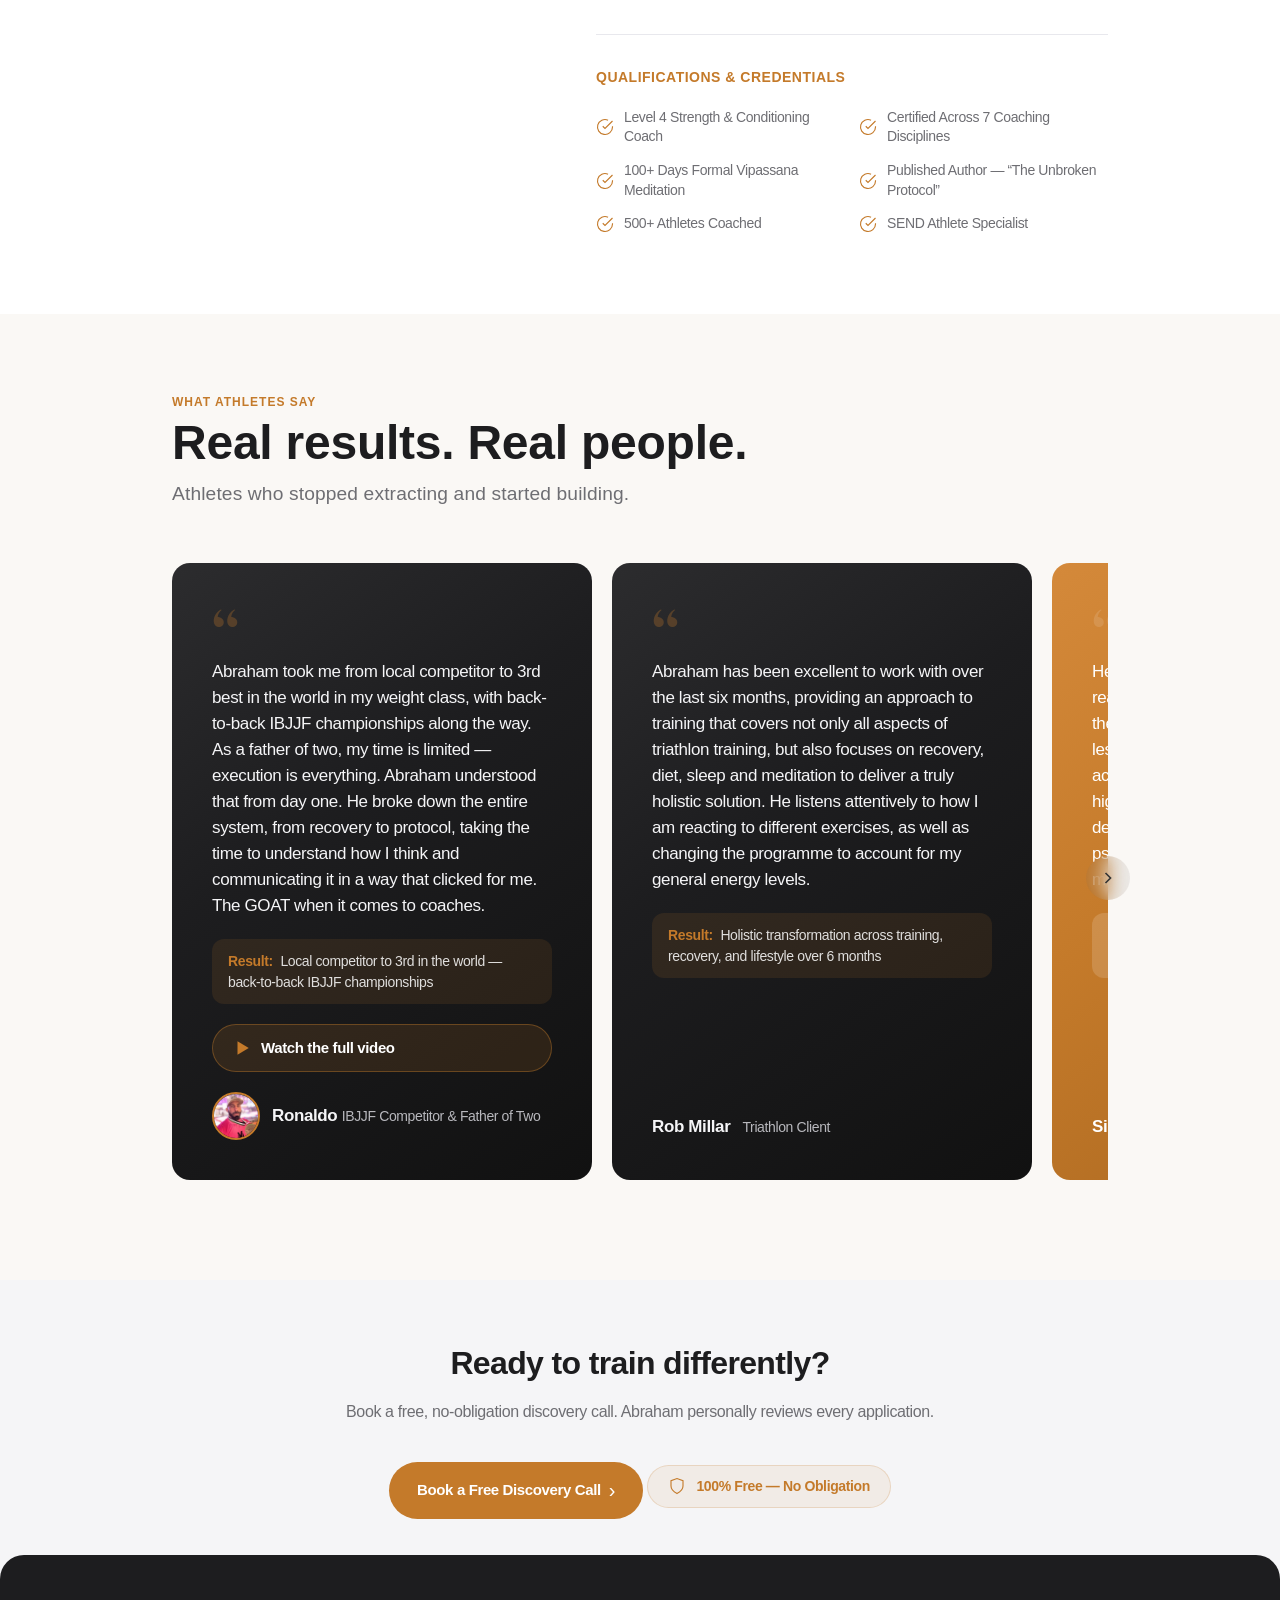
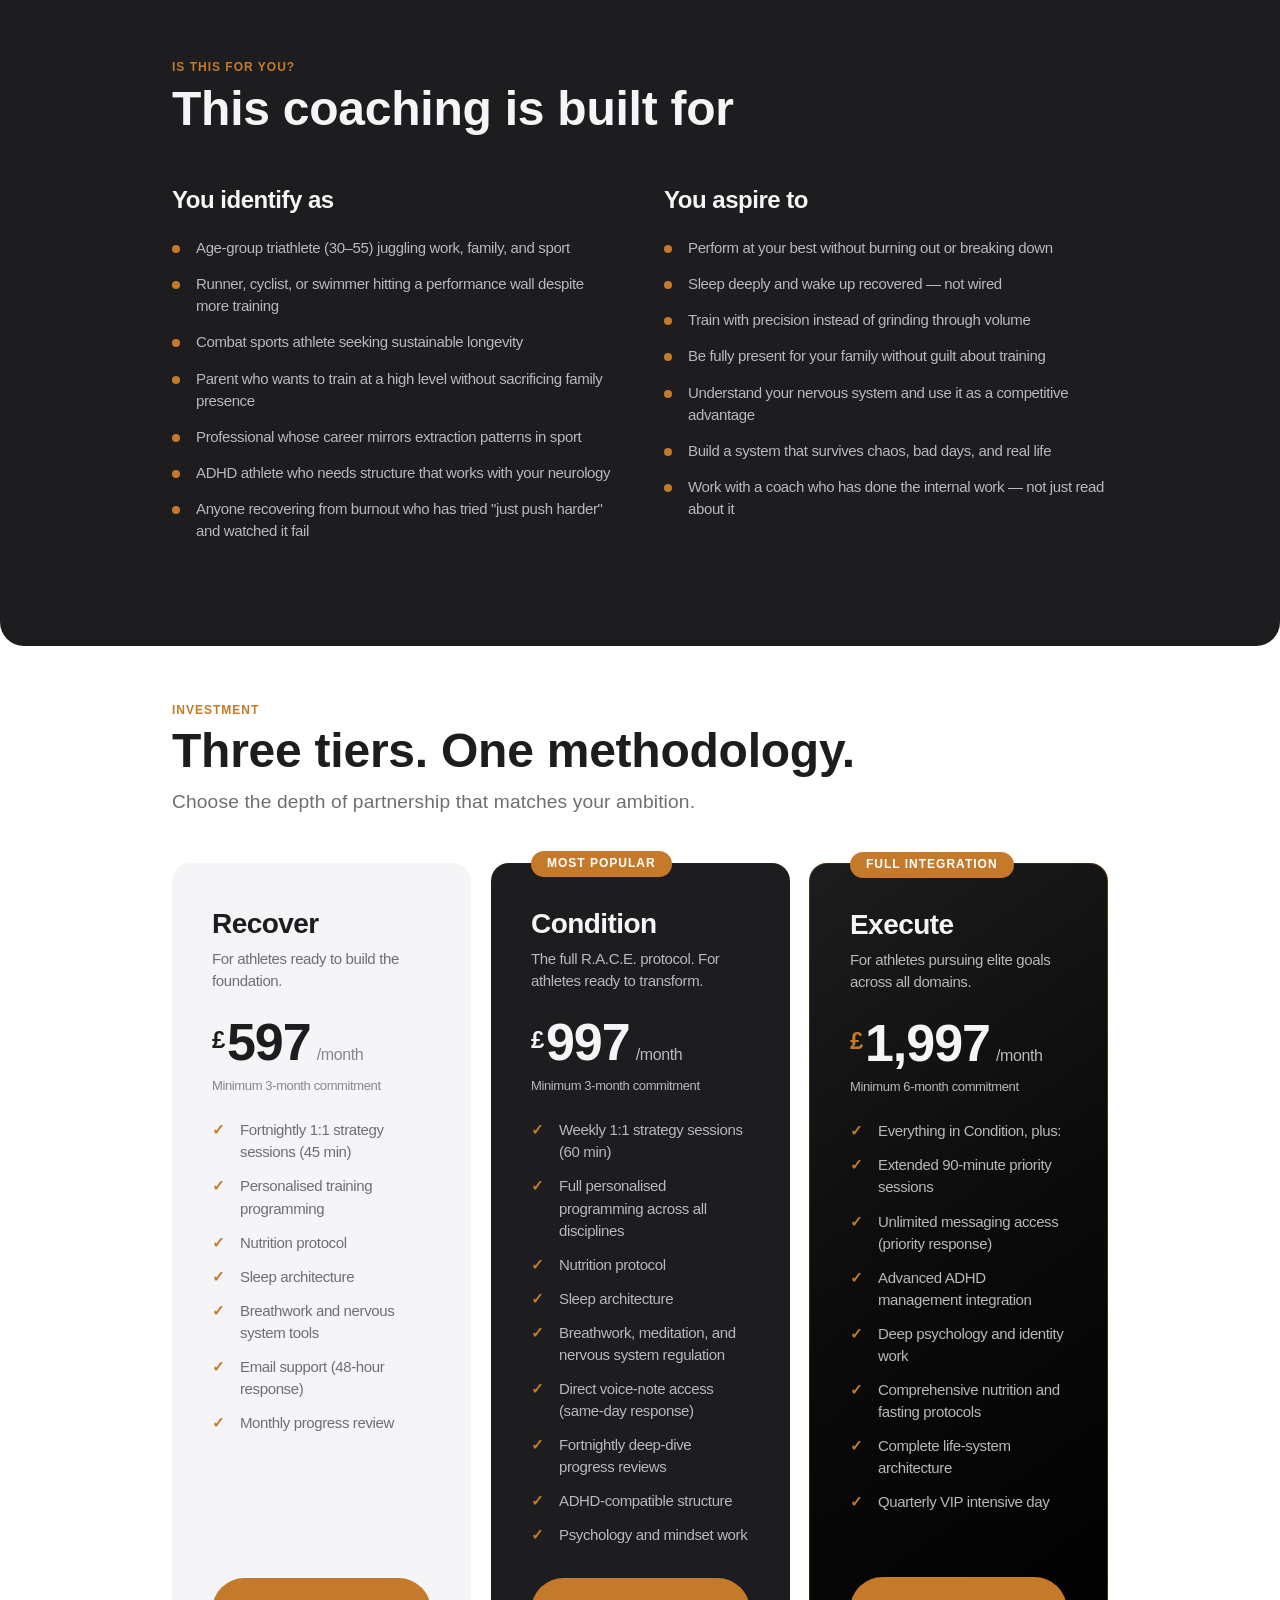
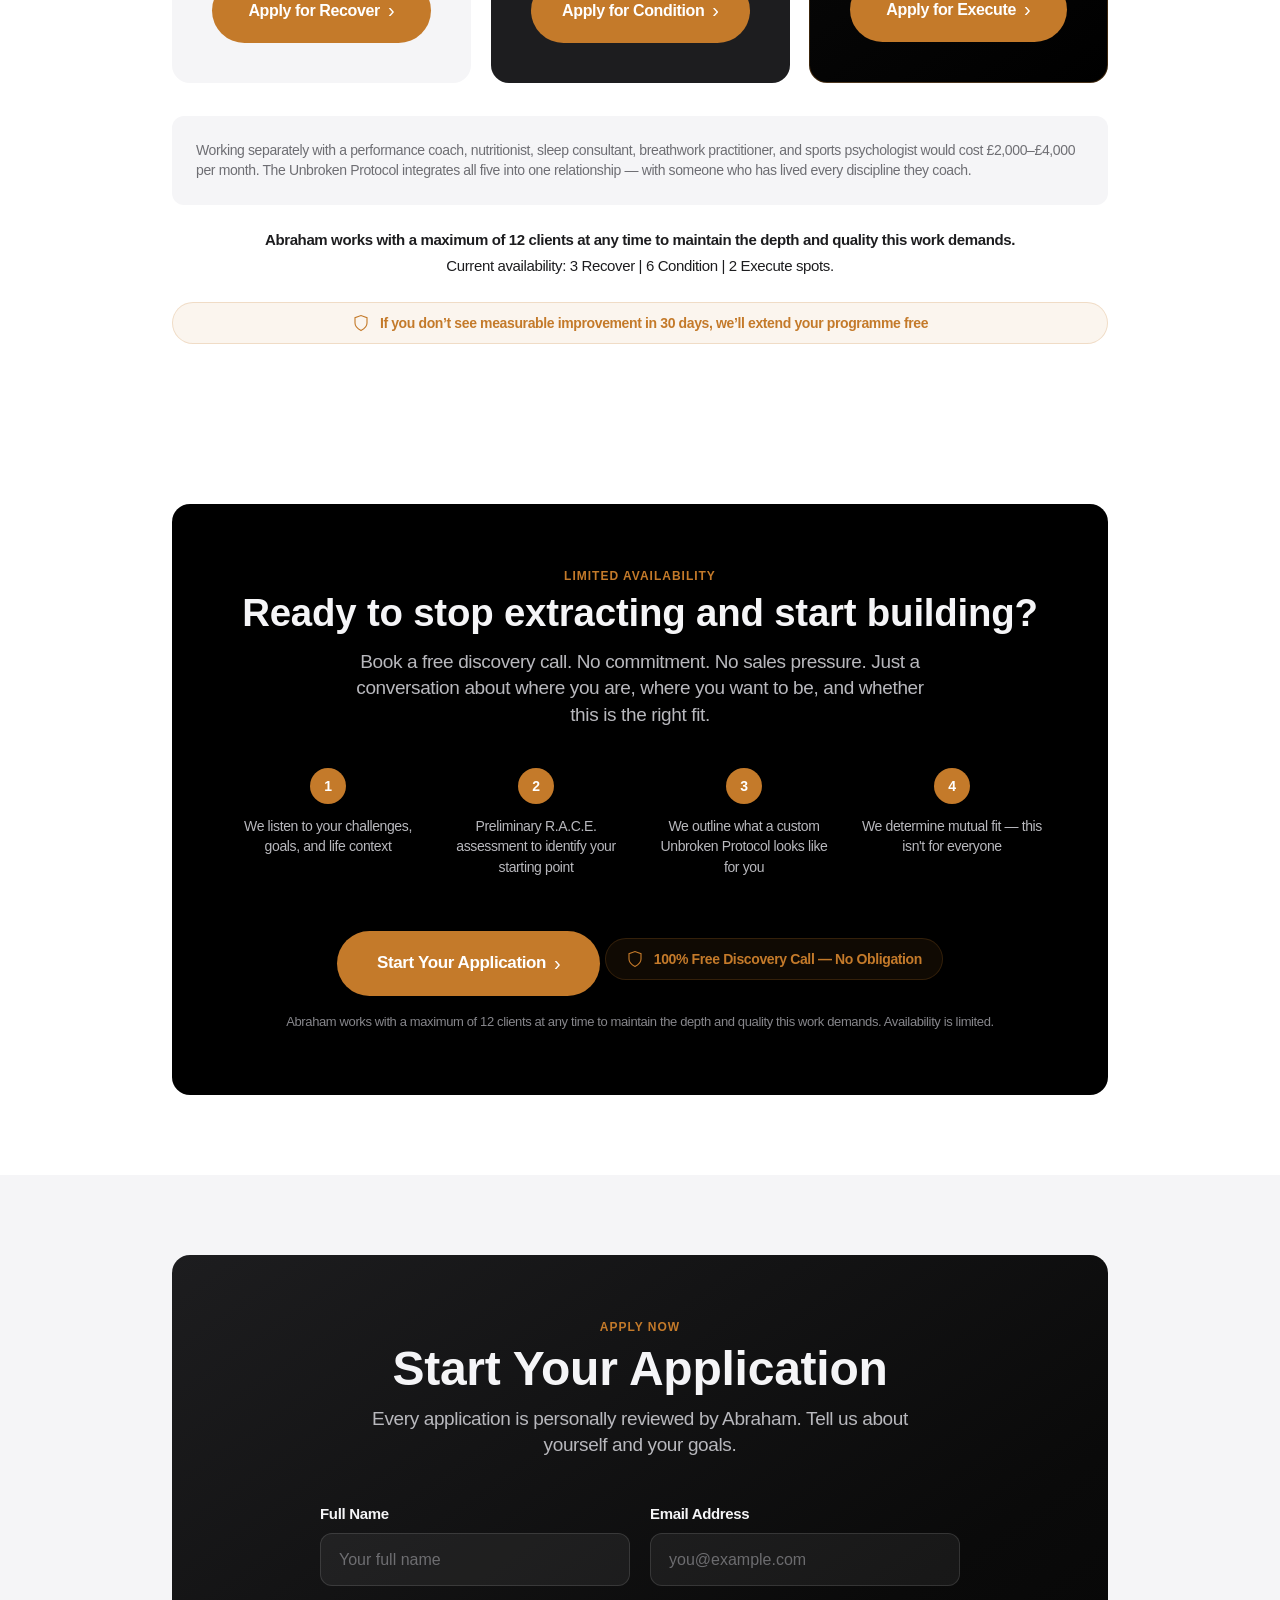
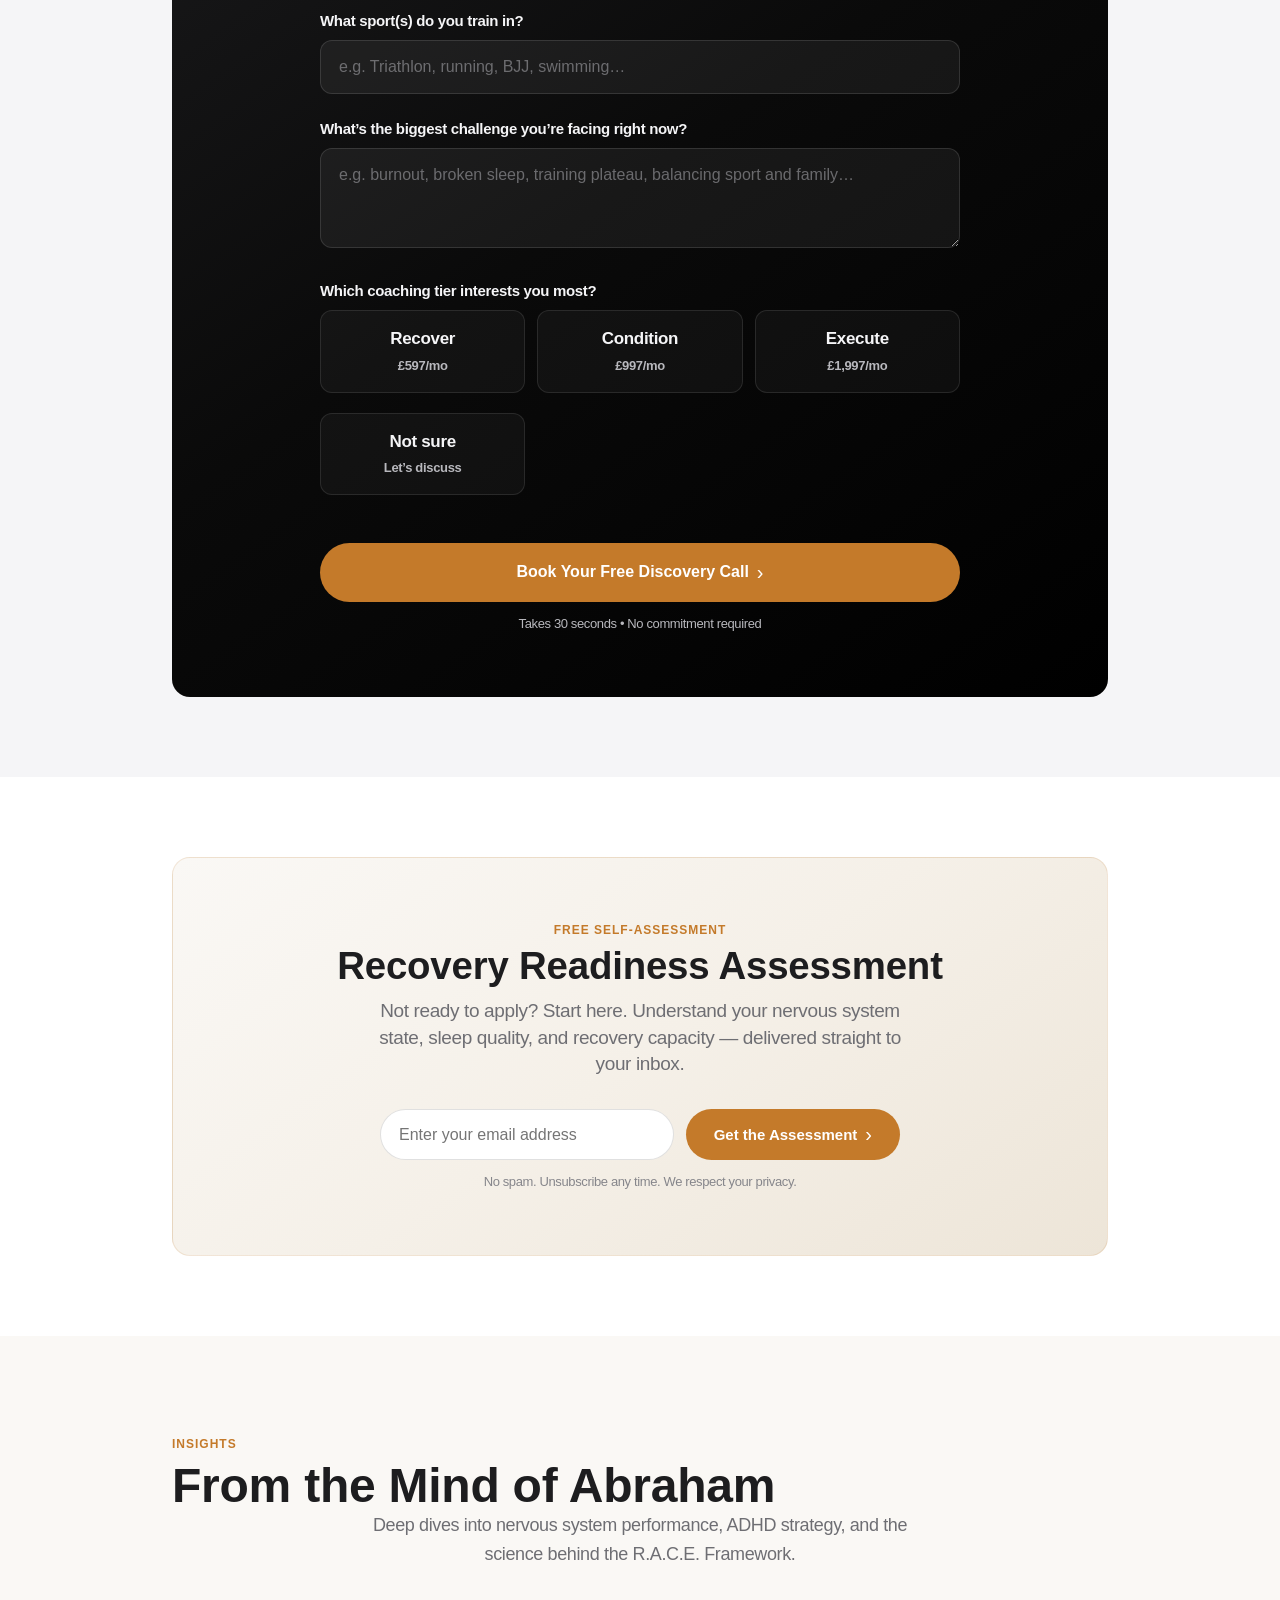
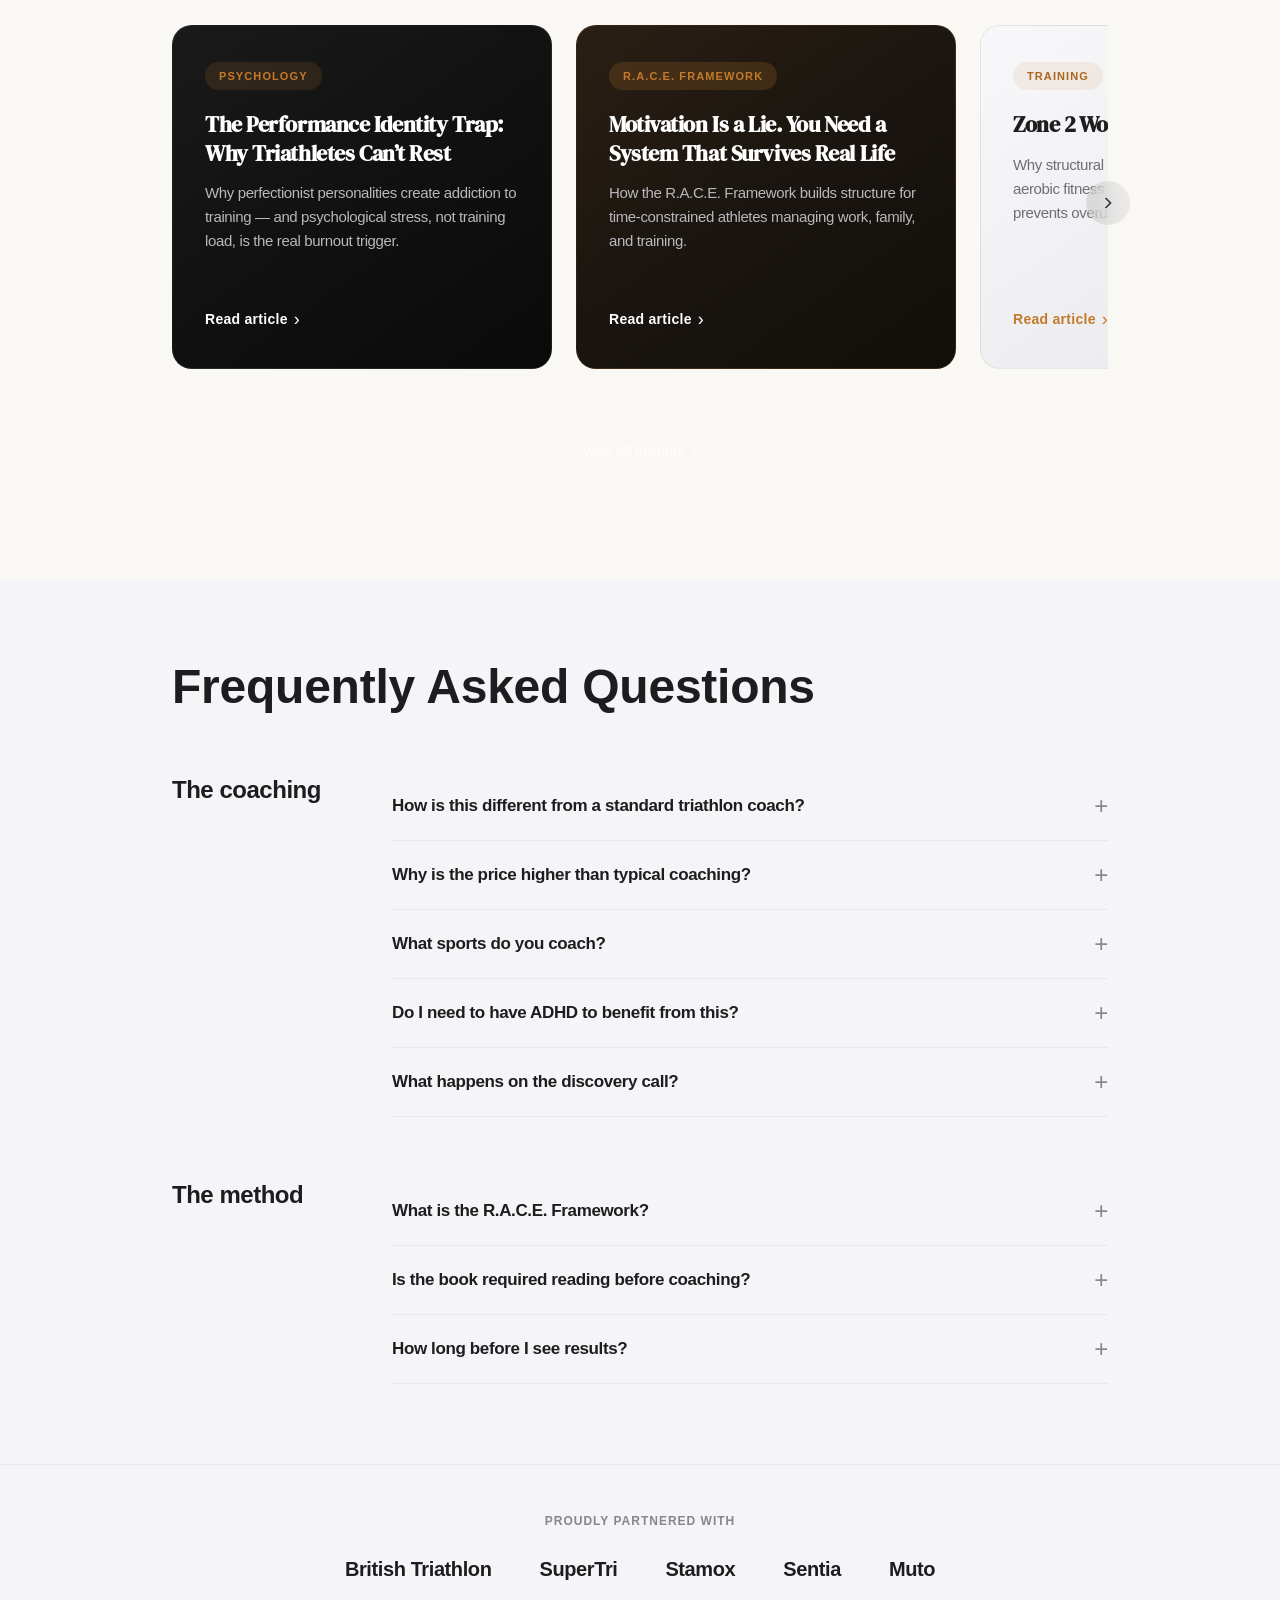
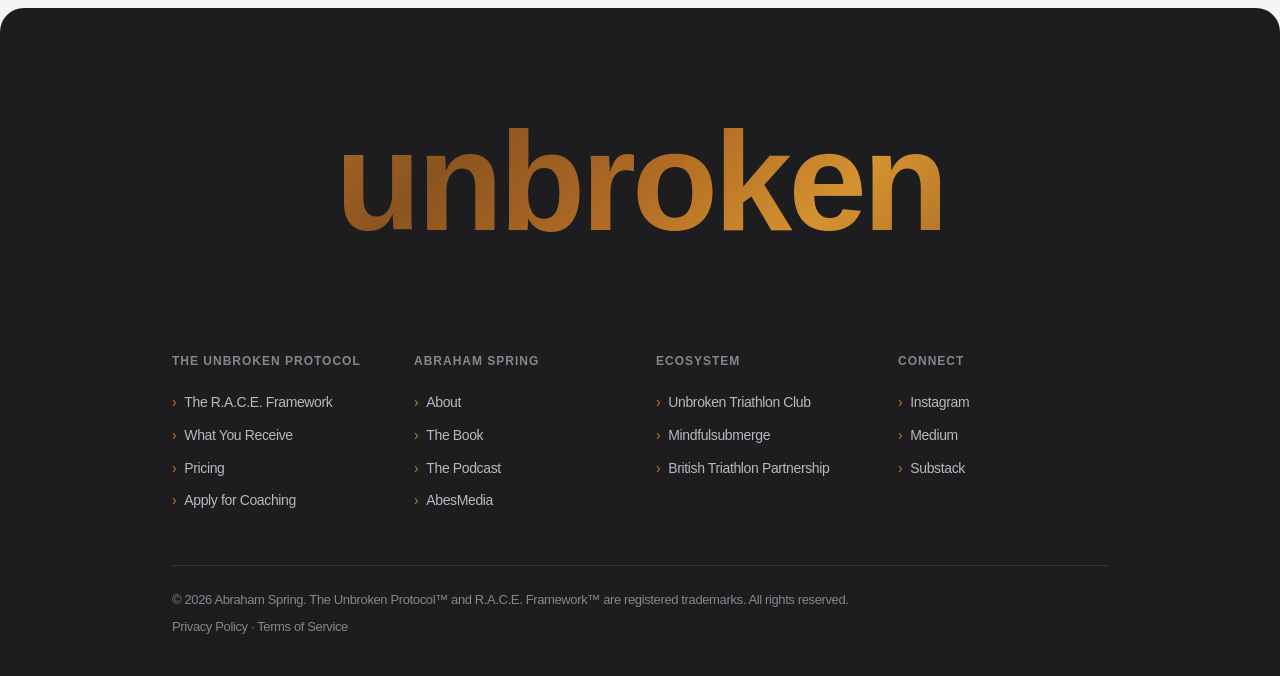
==== commit c32cddf9: "Merge credibility stats into single row, remove dead diagram CSS/JS, add /podcast redirect - Combine" ====
--- a/index.html
+++ b/index.html
@@ -306,19 +306,15 @@
     </div>
   </section>
 
-  <!-- ===== TRUST BAR ===== -->
   <!-- ===== CREDIBILITY BAR ===== -->
   <section class="stats-bar">
     <div class="container">
-      <!-- Row 1: Experience -->
       <div class="stats-row">
         <div class="stat-item">
           <span class="stat-number" data-count="10">0</span>
           <span class="stat-label">years coaching</span>
         </div>
-      </div>
-      <!-- Row 2: Key numbers -->
-      <div class="stats-row">
+        <div class="stat-divider"></div>
         <div class="stat-item">
           <span class="stat-number" data-count="10" data-suffix="+">0</span>
           <span class="stat-label">years in psychology &amp; neuroscience</span>
--- a/styles.css
+++ b/styles.css
@@ -2438,117 +2438,6 @@
   .sticky-cta-btn { width: 100%; text-align: center; padding: 14px; }
 }
 
-/* ===== R.A.C.E. FRAMEWORK DIAGRAM ===== */
-.race-diagram {
-  display: grid;
-  grid-template-columns: 1fr 1fr;
-  gap: 2px;
-  max-width: 720px;
-  margin: 0 auto var(--space-3xl);
-  position: relative;
-}
-.race-diagram::before {
-  content: 'R.A.C.E.';
-  position: absolute;
-  top: 50%;
-  left: 50%;
-  transform: translate(-50%, -50%);
-  font-family: var(--font-display);
-  font-size: 14px;
-  font-weight: 700;
-  letter-spacing: 2px;
-  color: var(--accent);
-  background: var(--bg-white);
-  z-index: 2;
-  width: 80px;
-  height: 80px;
-  border-radius: 50%;
-  display: flex;
-  align-items: center;
-  justify-content: center;
-  border: 2px solid var(--accent);
-  box-shadow: 0 0 0 8px var(--bg-white);
-}
-
-.race-quadrant {
-  padding: 40px 32px;
-  display: flex;
-  flex-direction: column;
-  gap: 8px;
-  transition: transform 0.4s cubic-bezier(0.25, 0.46, 0.45, 0.94), box-shadow 0.4s;
-}
-.race-quadrant:hover {
-  transform: scale(1.02);
-  z-index: 1;
-}
-.race-quadrant:nth-child(1) {
-  background: #EEF5F5;
-  border-radius: var(--radius) 0 0 0;
-}
-.race-quadrant:nth-child(2) {
-  background: #F0F5EE;
-  border-radius: 0 var(--radius) 0 0;
-}
-.race-quadrant:nth-child(3) {
-  background: #FDF5EC;
-  border-radius: 0 0 0 var(--radius);
-}
-.race-quadrant:nth-child(4) {
-  background: #F3F0F0;
-  border-radius: 0 0 var(--radius) 0;
-}
-
-.race-quadrant-letter {
-  font-family: var(--font-display);
-  font-size: 36px;
-  font-weight: 700;
-  line-height: 1;
-}
-.race-quadrant:nth-child(1) .race-quadrant-letter { color: var(--teal); }
-.race-quadrant:nth-child(2) .race-quadrant-letter { color: #3A7D44; }
-.race-quadrant:nth-child(3) .race-quadrant-letter { color: var(--accent); }
-.race-quadrant:nth-child(4) .race-quadrant-letter { color: var(--text-primary); }
-
-.race-quadrant-name {
-  font-family: var(--font-body);
-  font-size: 18px;
-  font-weight: 700;
-  color: var(--text-primary);
-}
-
-.race-quadrant-desc {
-  font-family: var(--font-body);
-  font-size: 14px;
-  color: var(--text-secondary);
-  line-height: 1.5;
-}
-
-/* Diagram scroll reveal */
-.race-quadrant.stagger-reveal {
-  opacity: 0;
-  transform: scale(0.95);
-  transition: opacity 0.5s cubic-bezier(0.25, 0.46, 0.45, 0.94),
-              transform 0.5s cubic-bezier(0.25, 0.46, 0.45, 0.94);
-}
-.race-quadrant.stagger-reveal.revealed {
-  opacity: 1;
-  transform: scale(1);
-}
-
-@media (max-width: 600px) {
-  .race-diagram { grid-template-columns: 1fr; gap: 0; }
-  .race-quadrant { border-radius: 0 !important; }
-  .race-quadrant:first-child { border-radius: var(--radius) var(--radius) 0 0 !important; }
-  .race-quadrant:last-child { border-radius: 0 0 var(--radius) var(--radius) !important; }
-  .race-diagram::before {
-    top: -24px;
-    left: 50%;
-    transform: translateX(-50%);
-    box-shadow: 0 4px 12px rgba(0,0,0,0.1);
-  }
-  .race-quadrant { padding: 28px 24px; }
-}
-
 /* ===== MID-PAGE CTA BREAK ===== */
 .midpage-cta {
   padding: var(--space-3xl) 0;
@@ -2617,8 +2506,7 @@
     transition-duration: 0.01ms !important;
   }
   .scroll-reveal,
-  .stagger-reveal,
-  .race-quadrant.stagger-reveal {
+  .stagger-reveal {
     opacity: 1;
     transform: none;
     transition: none;
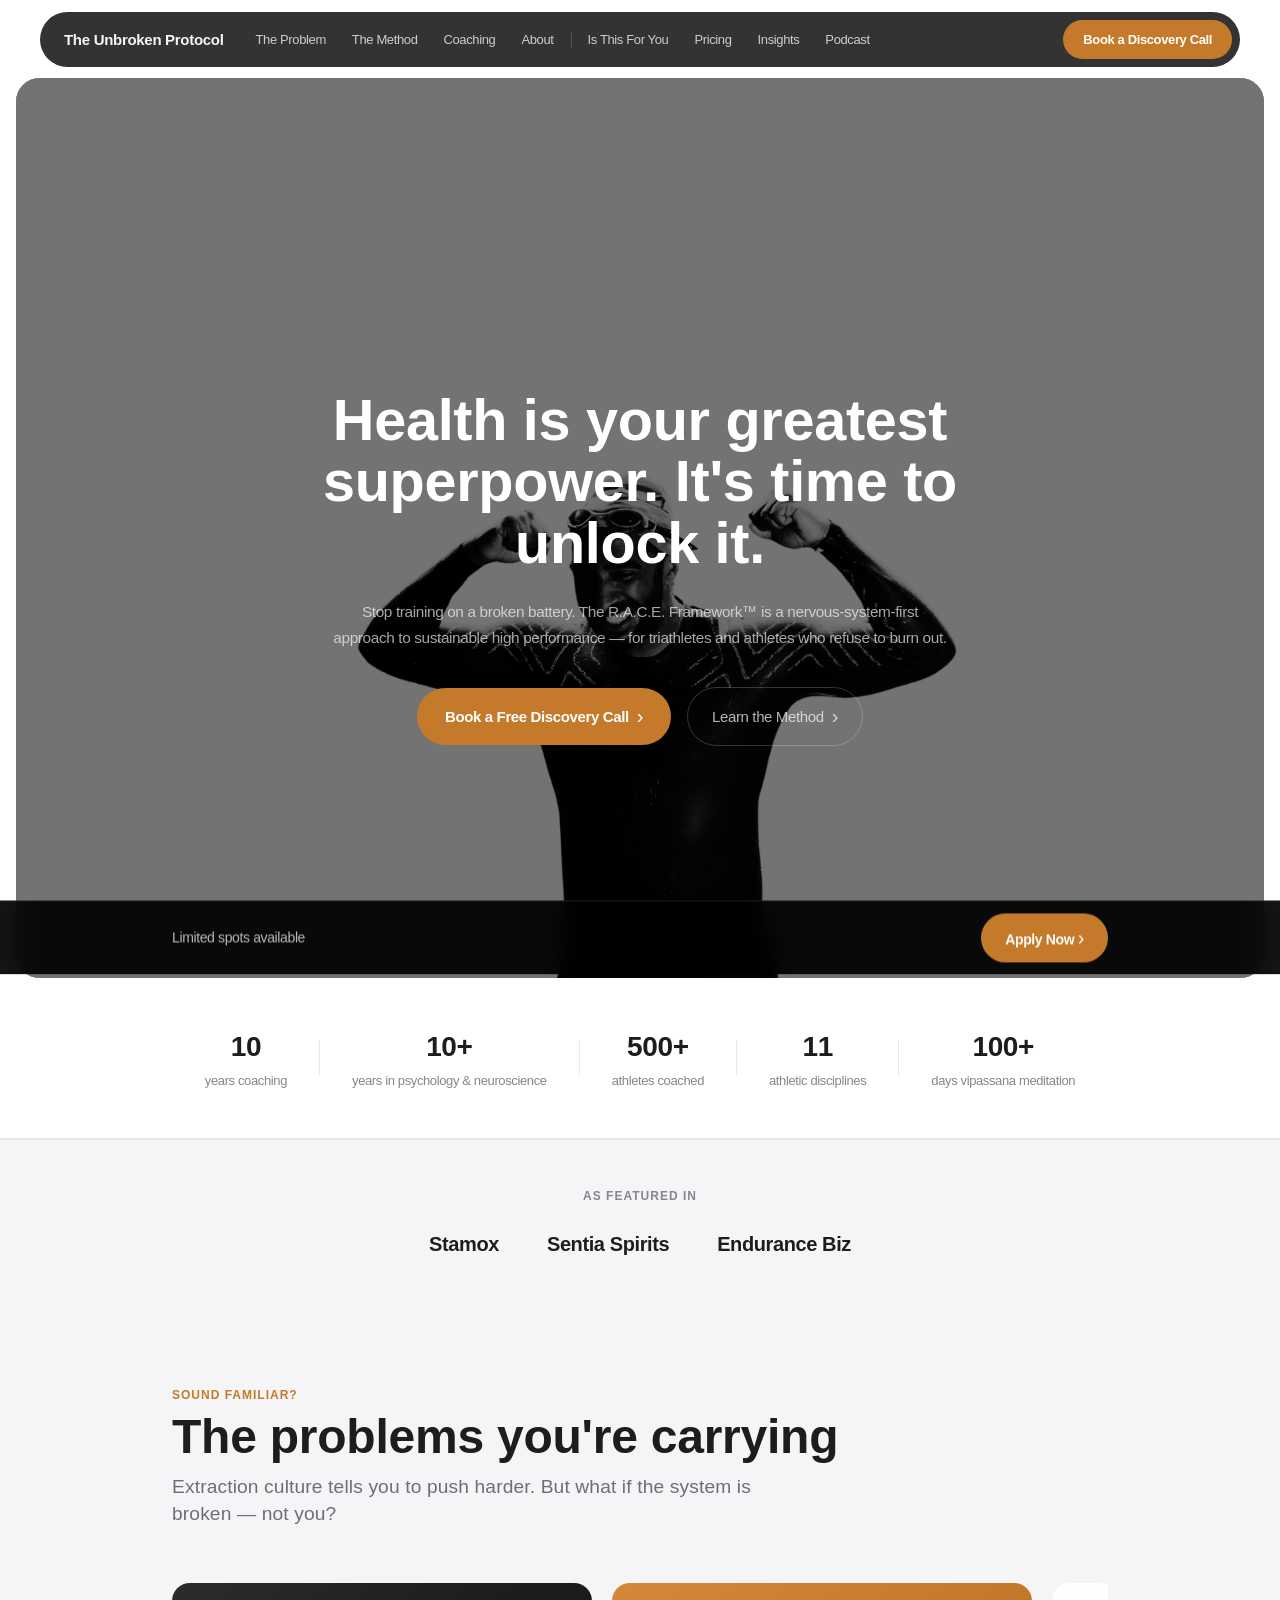
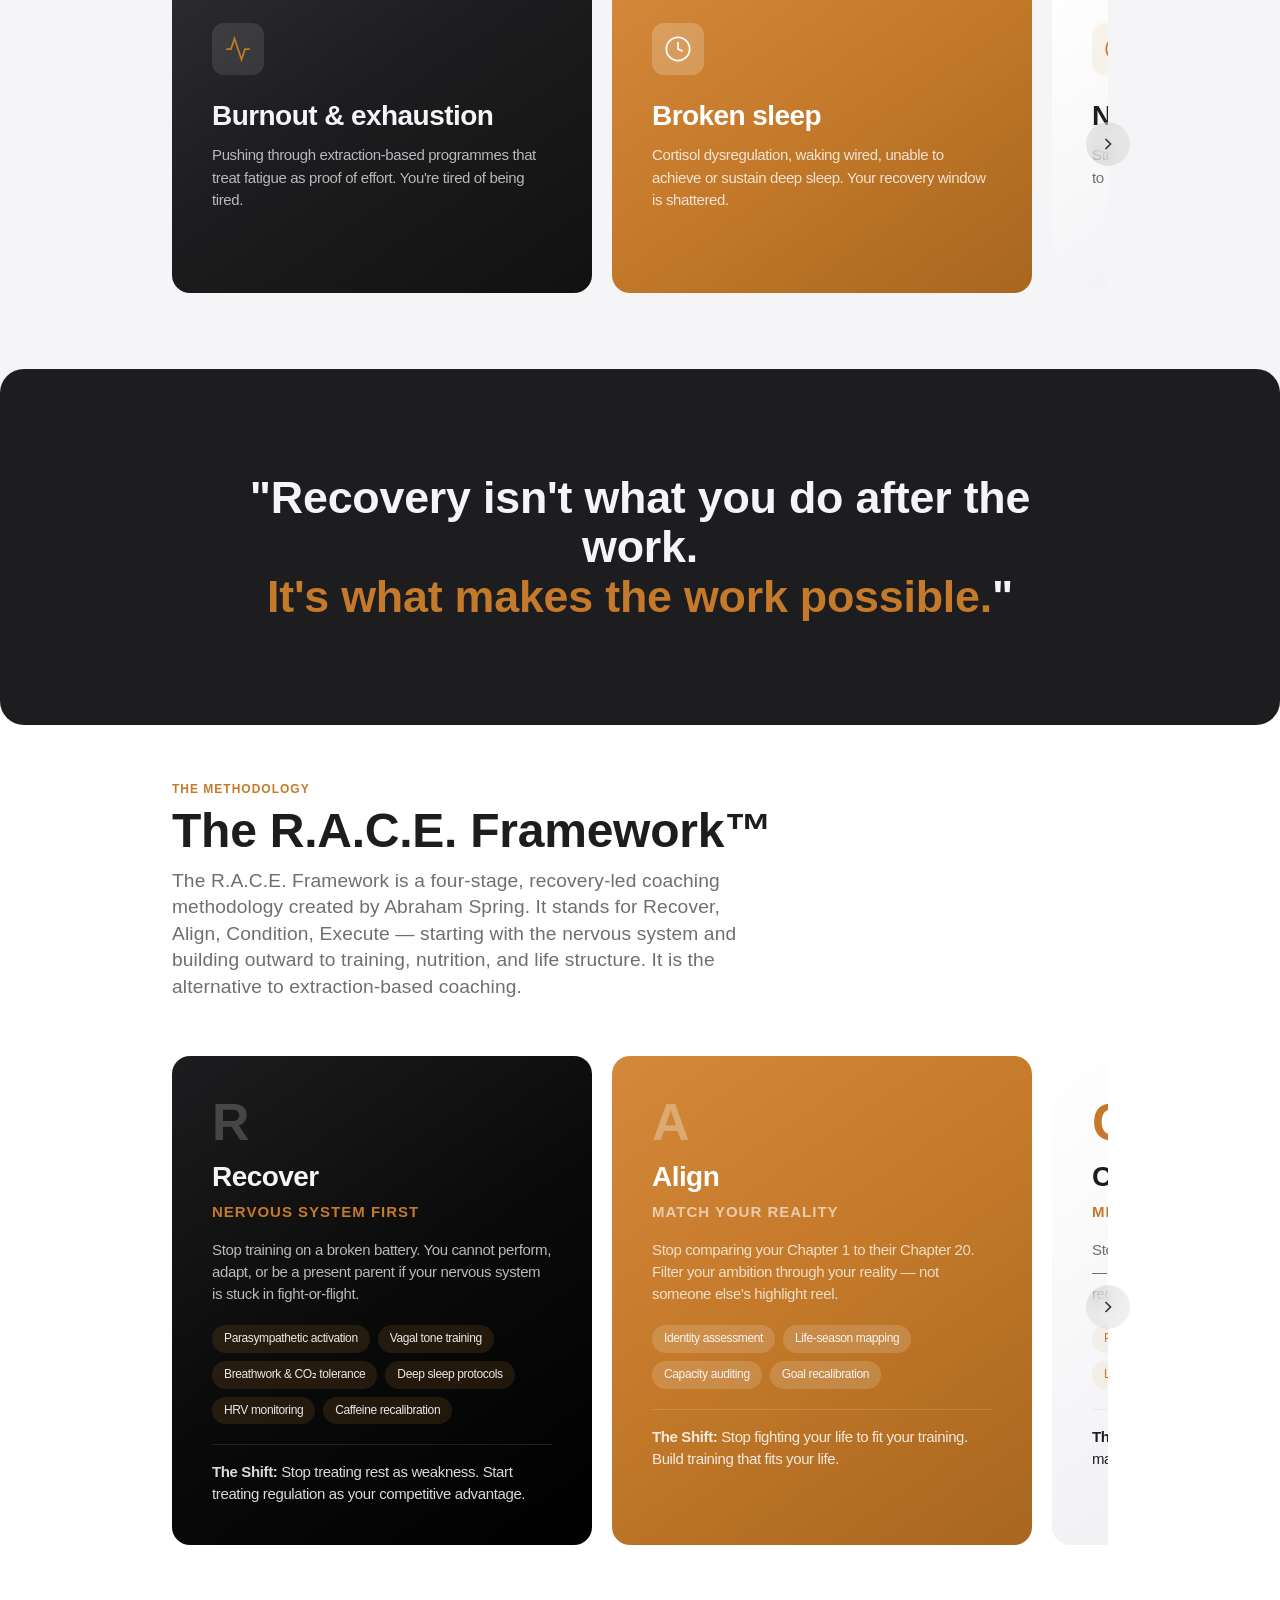
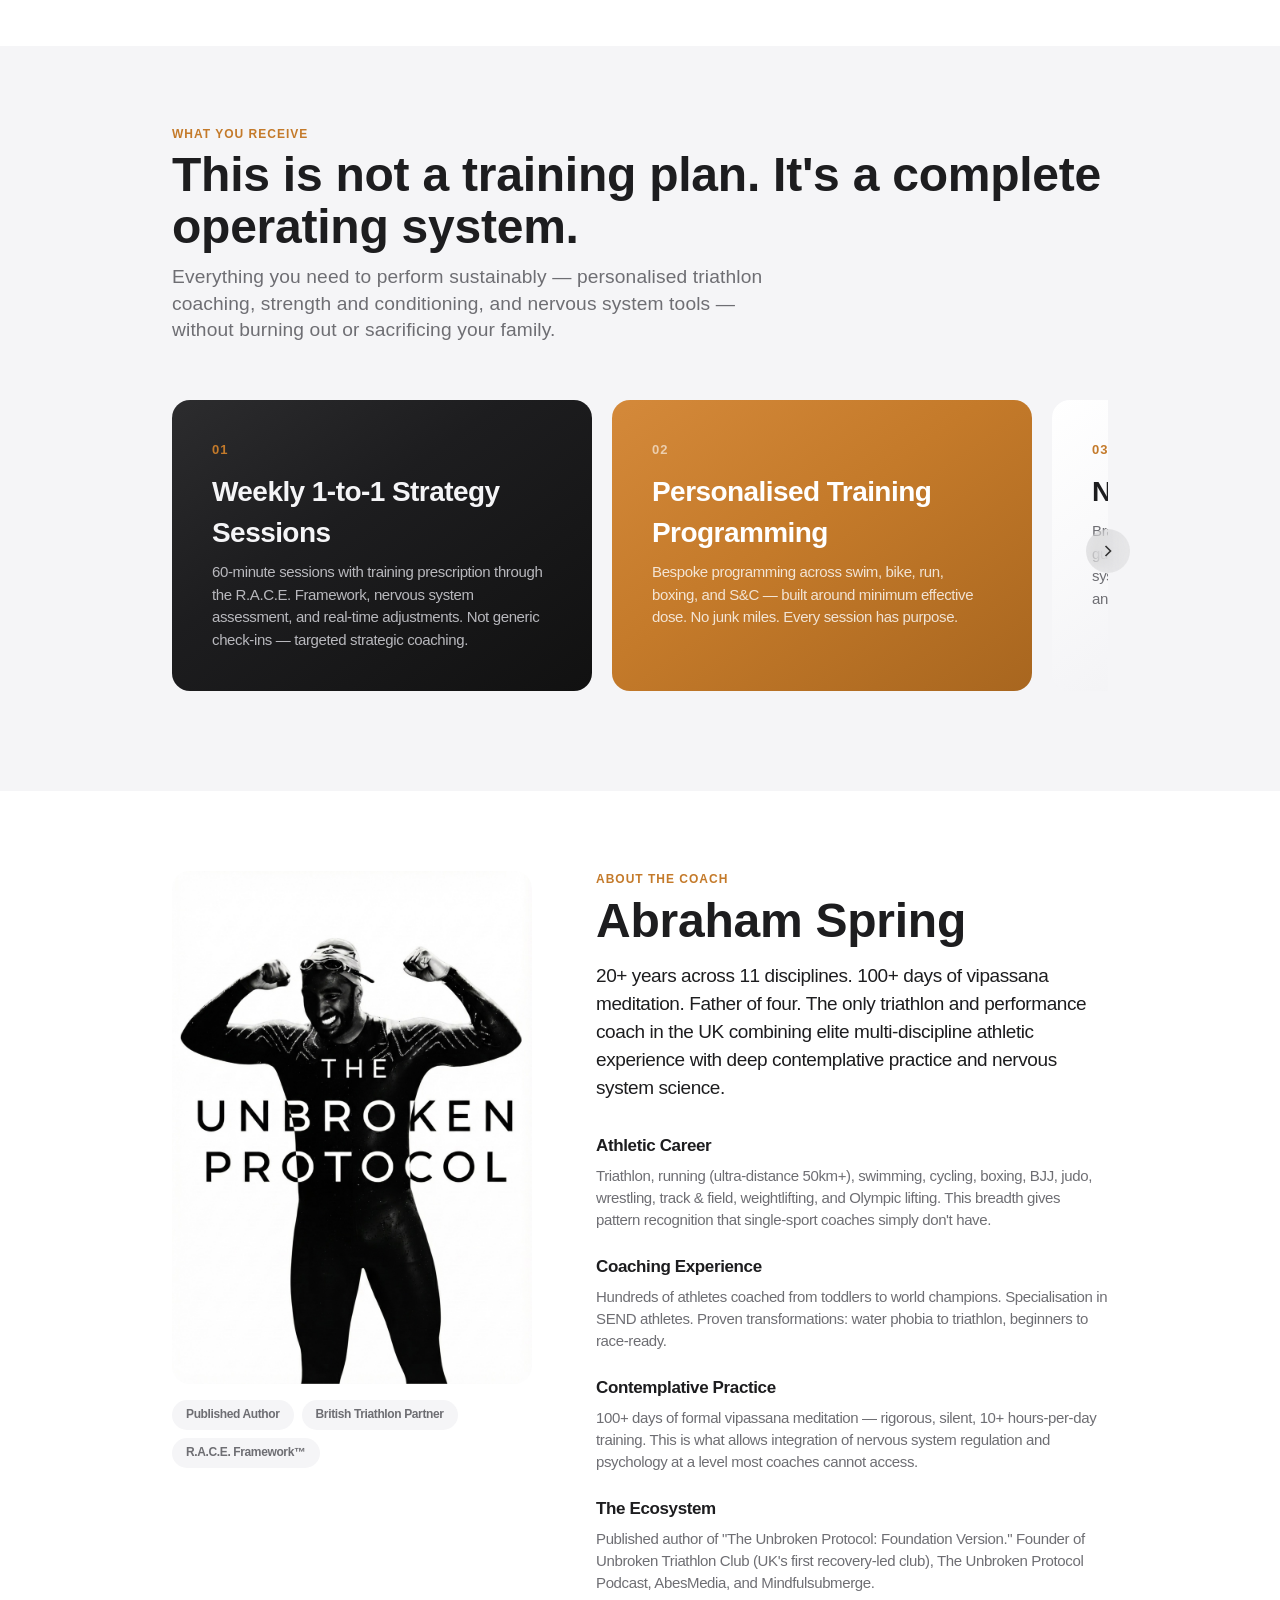
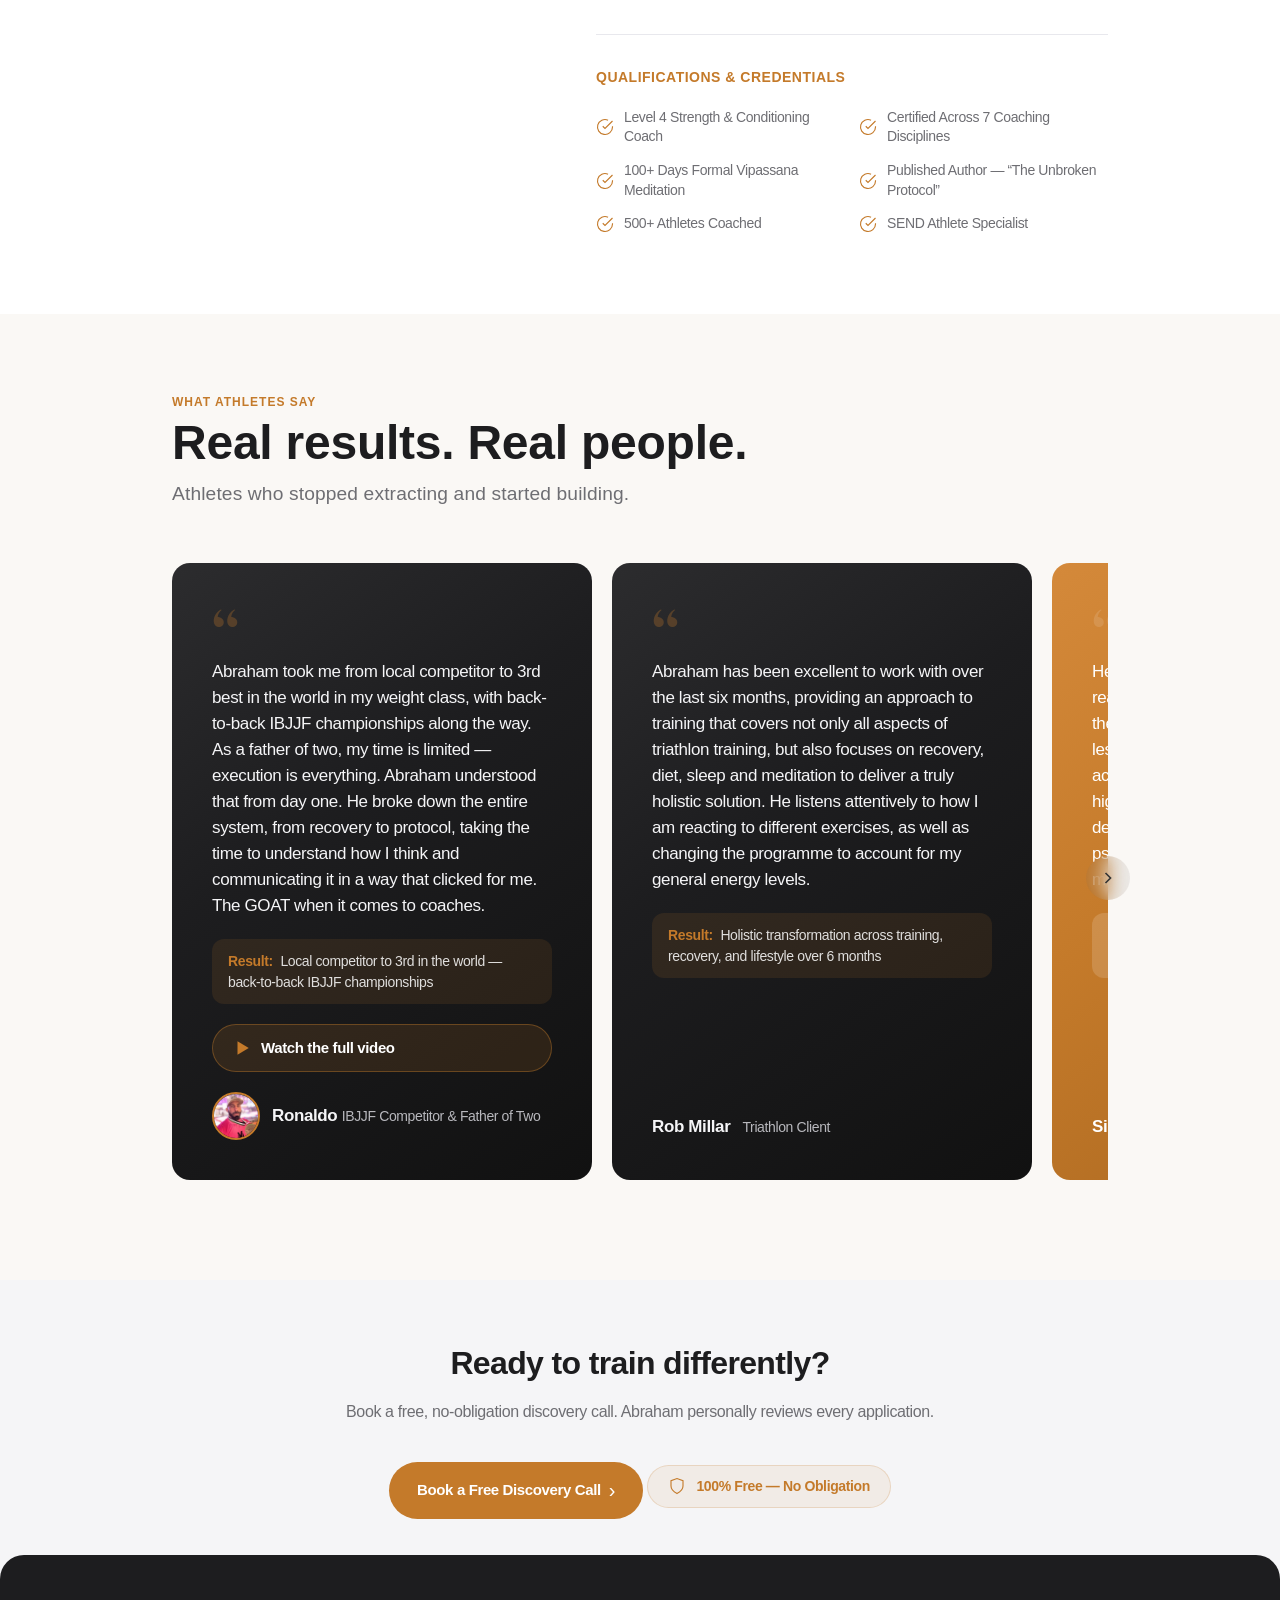
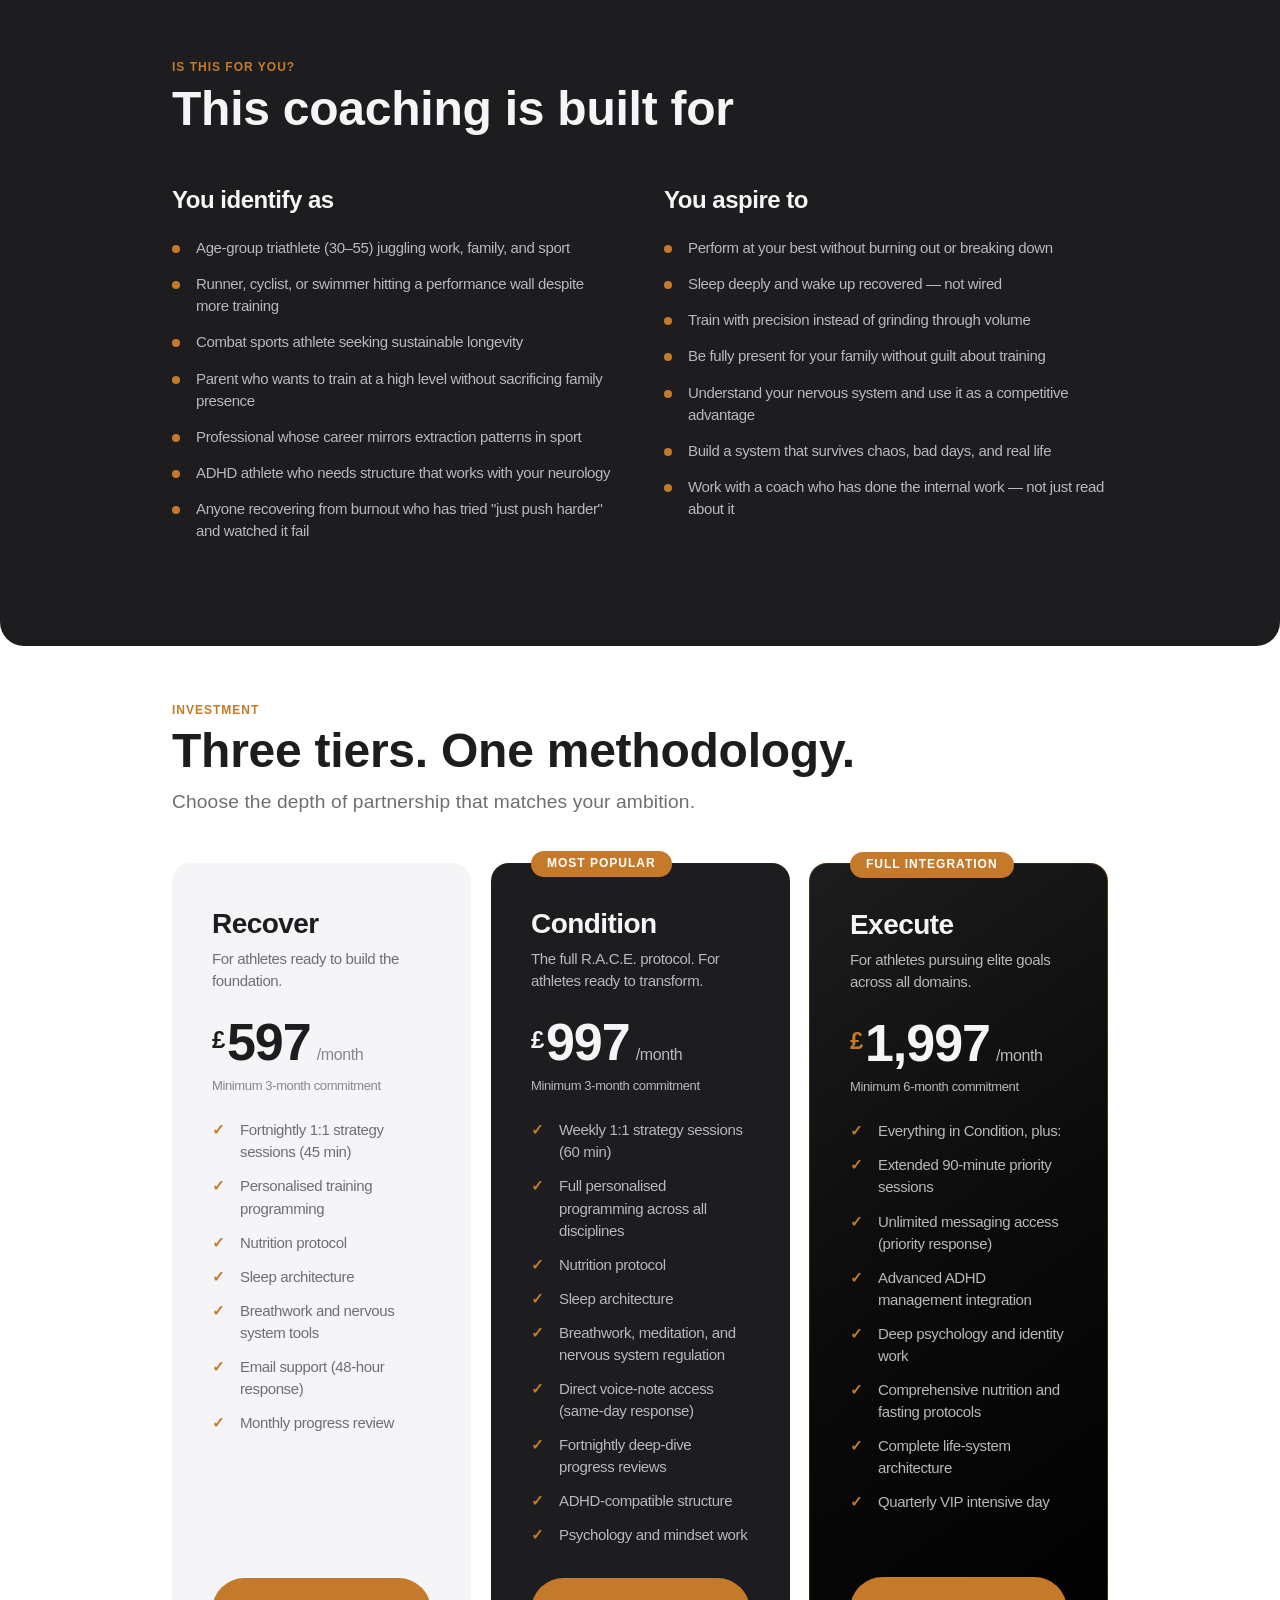
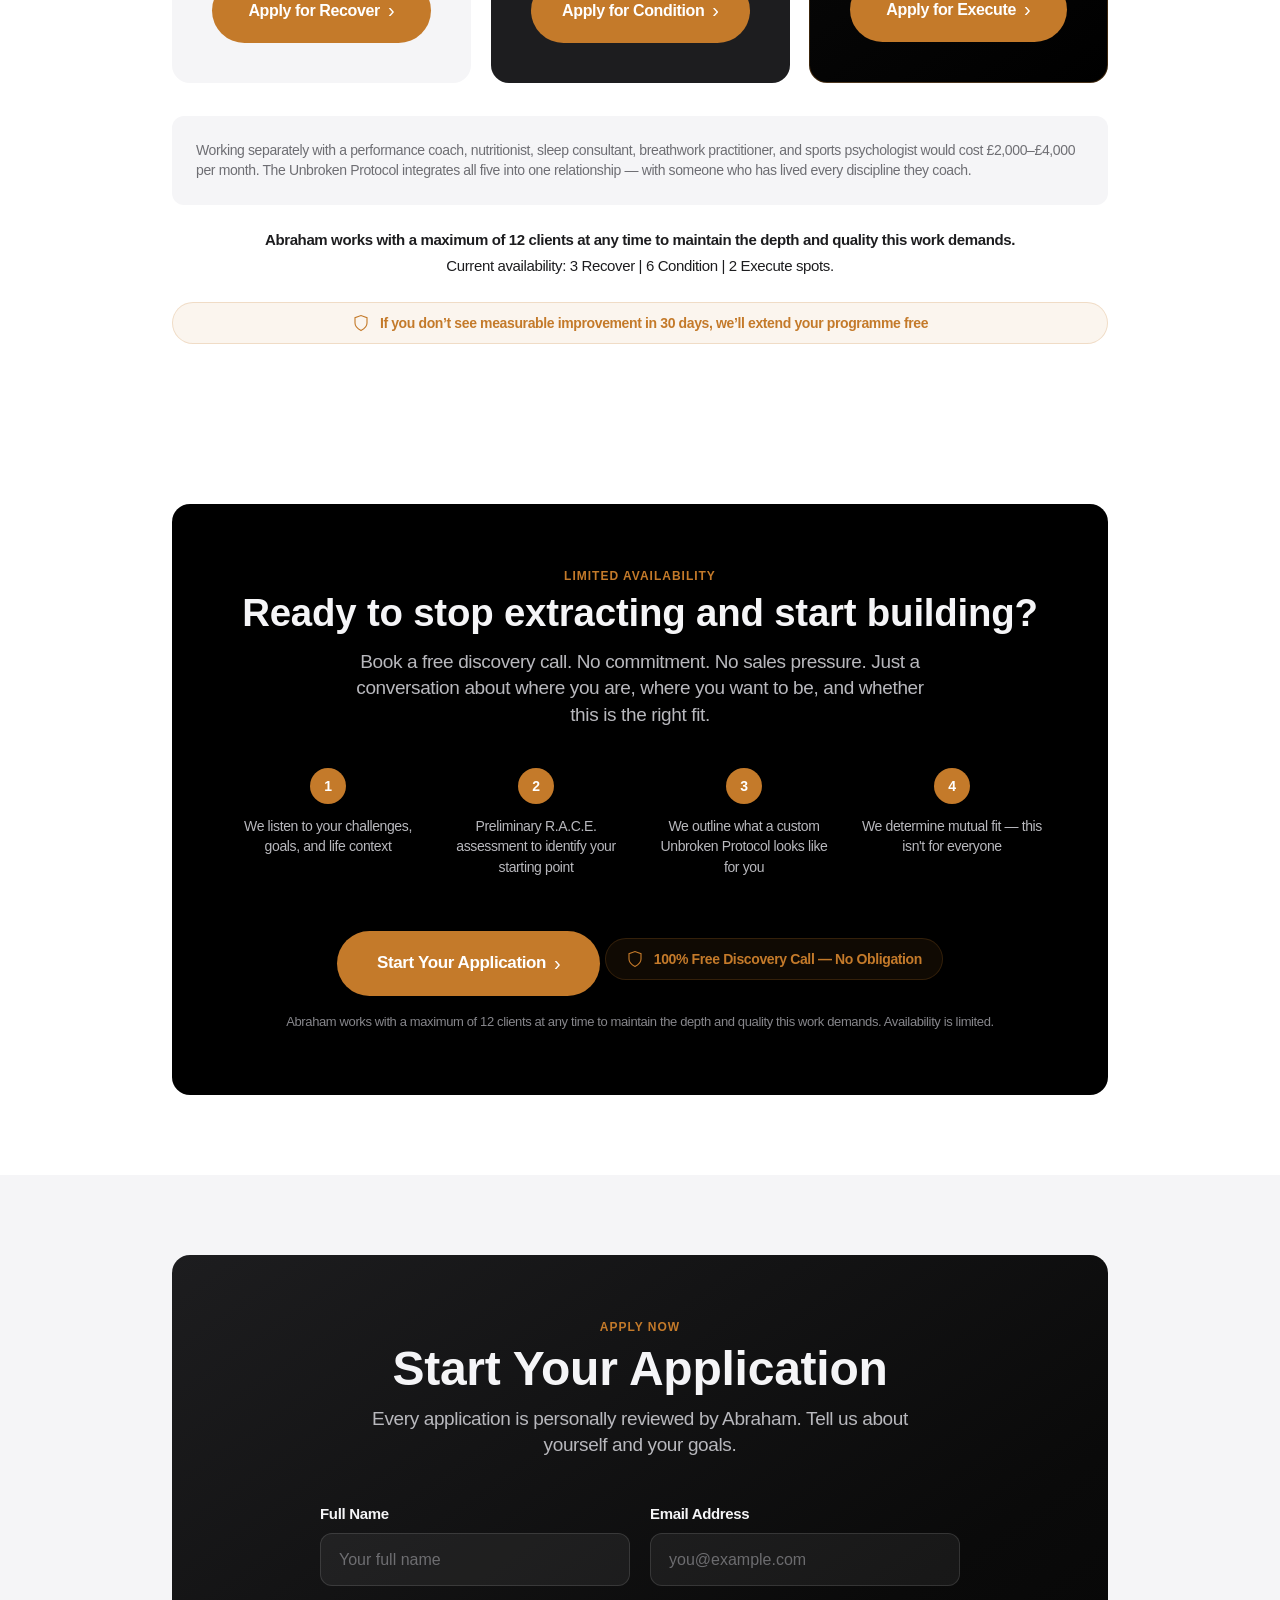
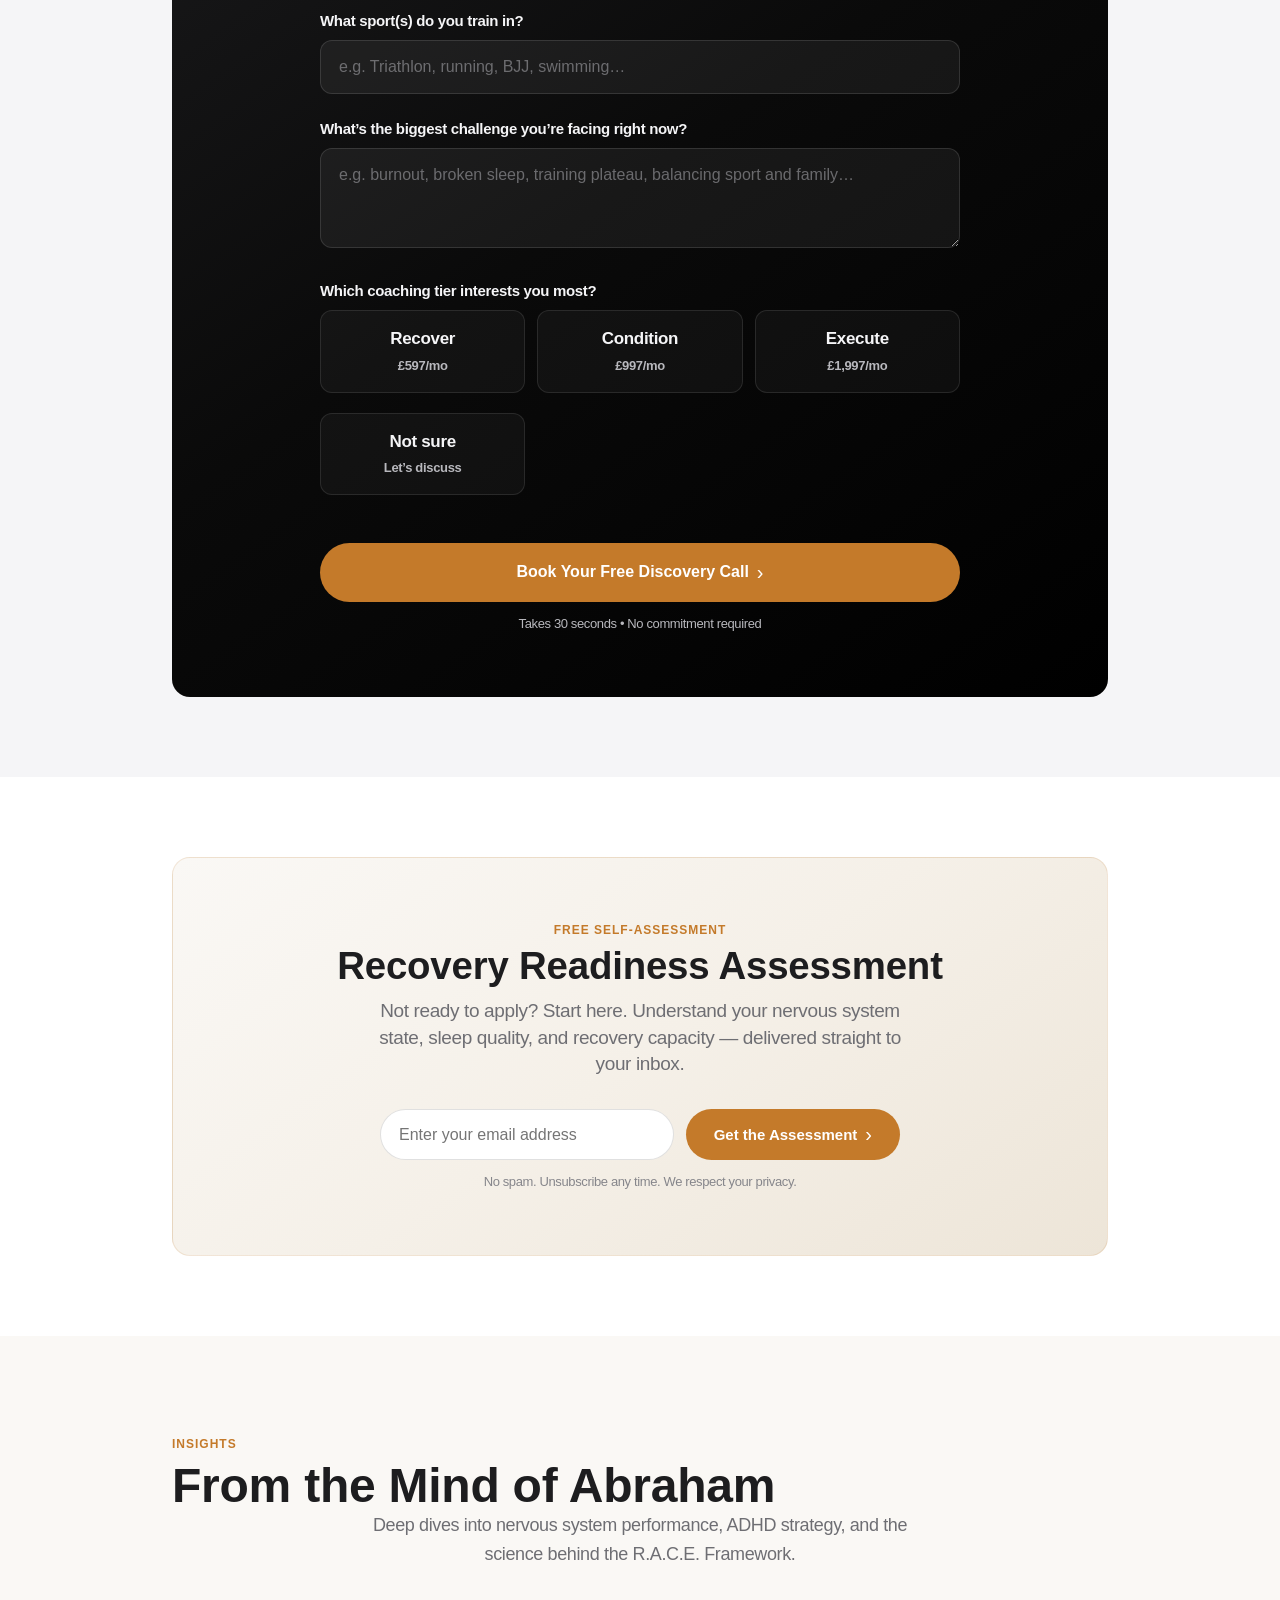
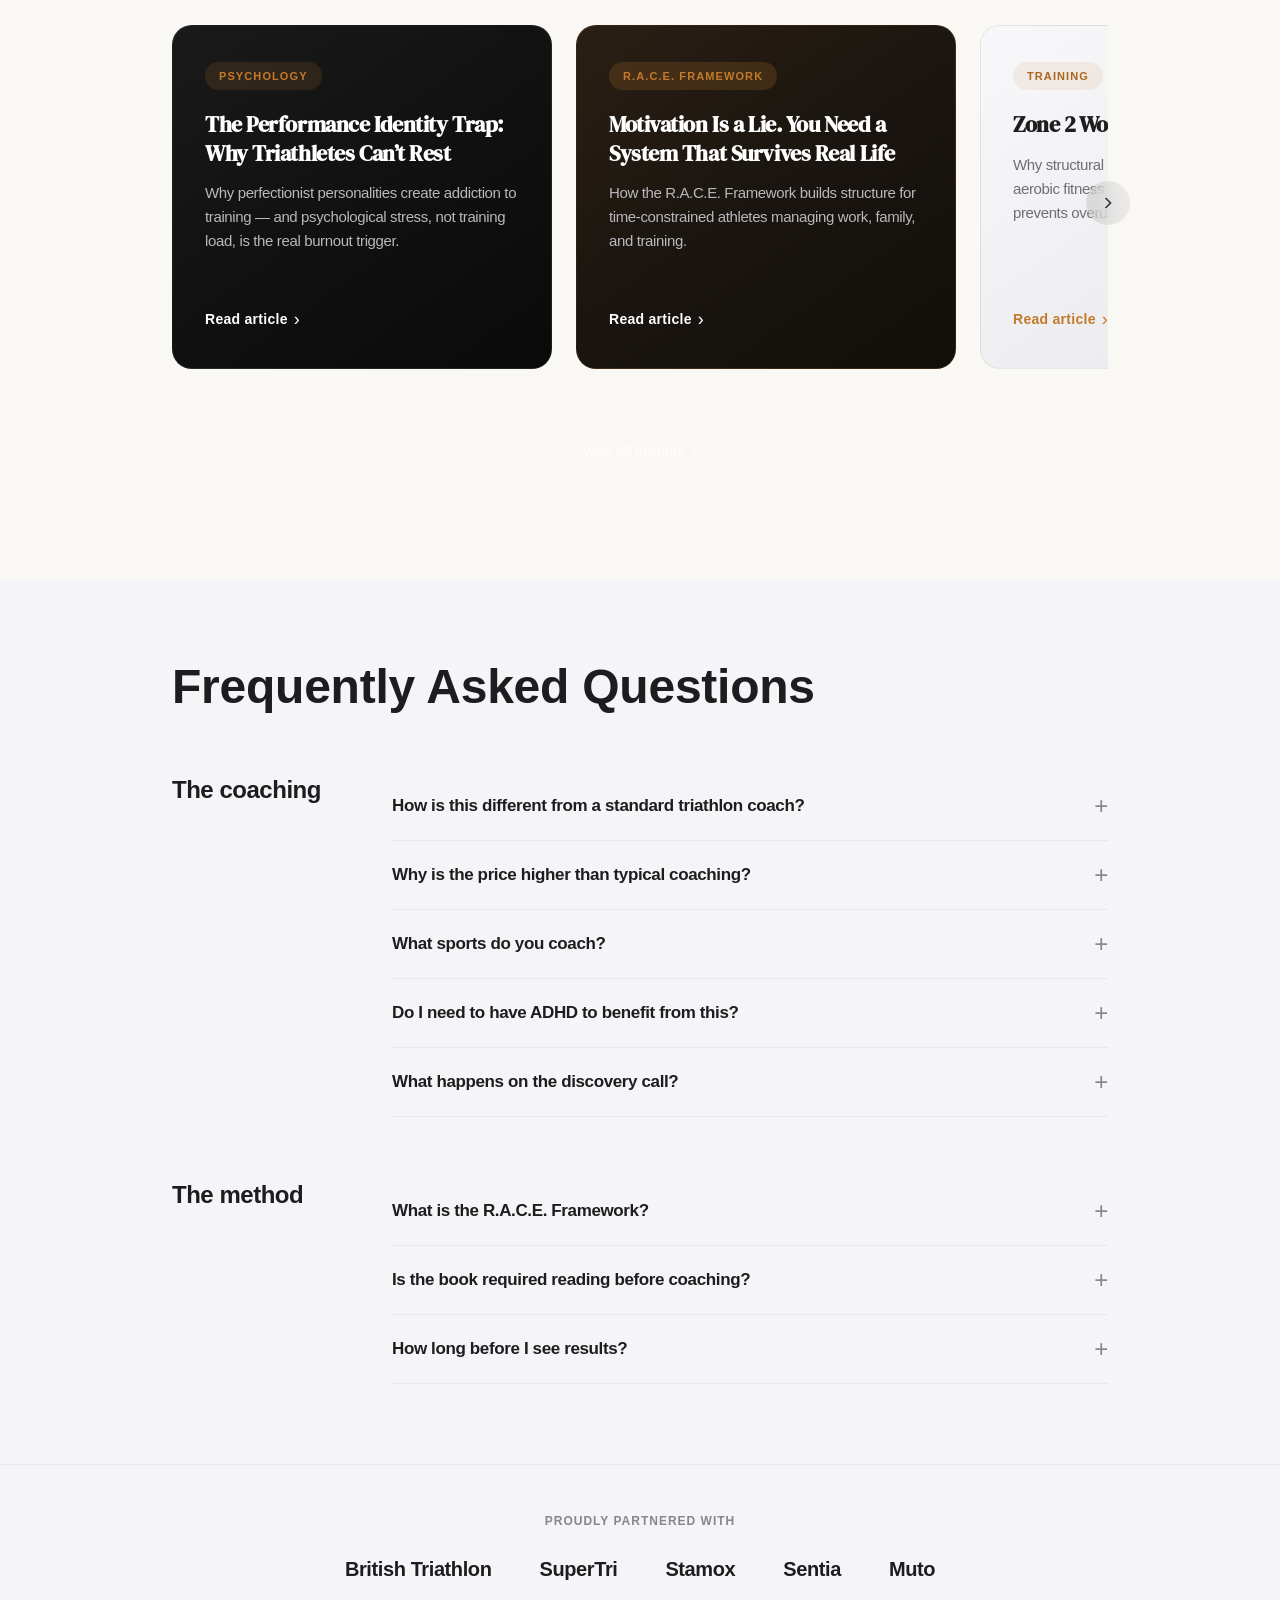
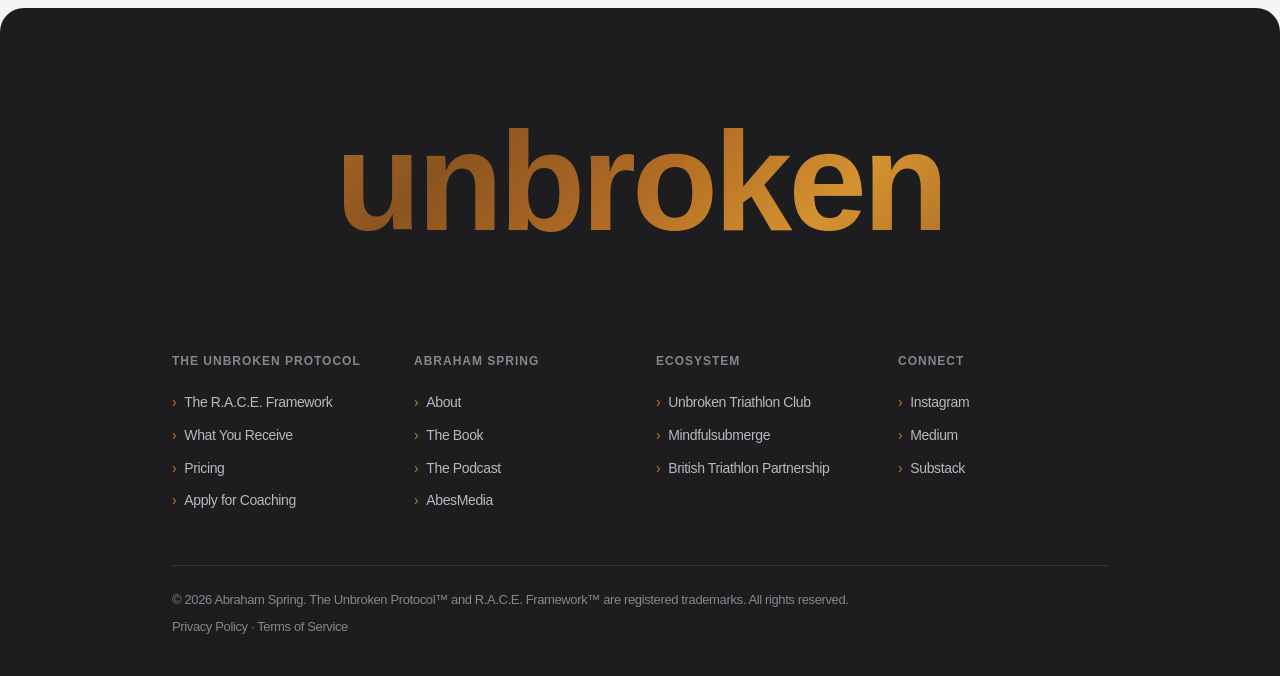
==== commit a6f2bab3: "Add favicon.ico for Safari support and set Netlify cache headers for icons Safari requires favicon.i" ====
--- a/index.html
+++ b/index.html
@@ -40,6 +40,7 @@
   <meta name="robots" content="index, follow">
   <link rel="manifest" href="/manifest.json">
   <meta name="theme-color" content="#C47A2A">
+  <link rel="icon" href="/favicon.ico" sizes="any">
   <link rel="icon" type="image/png" sizes="32x32" href="/assets/icon-32.png">
   <link rel="apple-touch-icon" href="/assets/icon-192.png">
 
